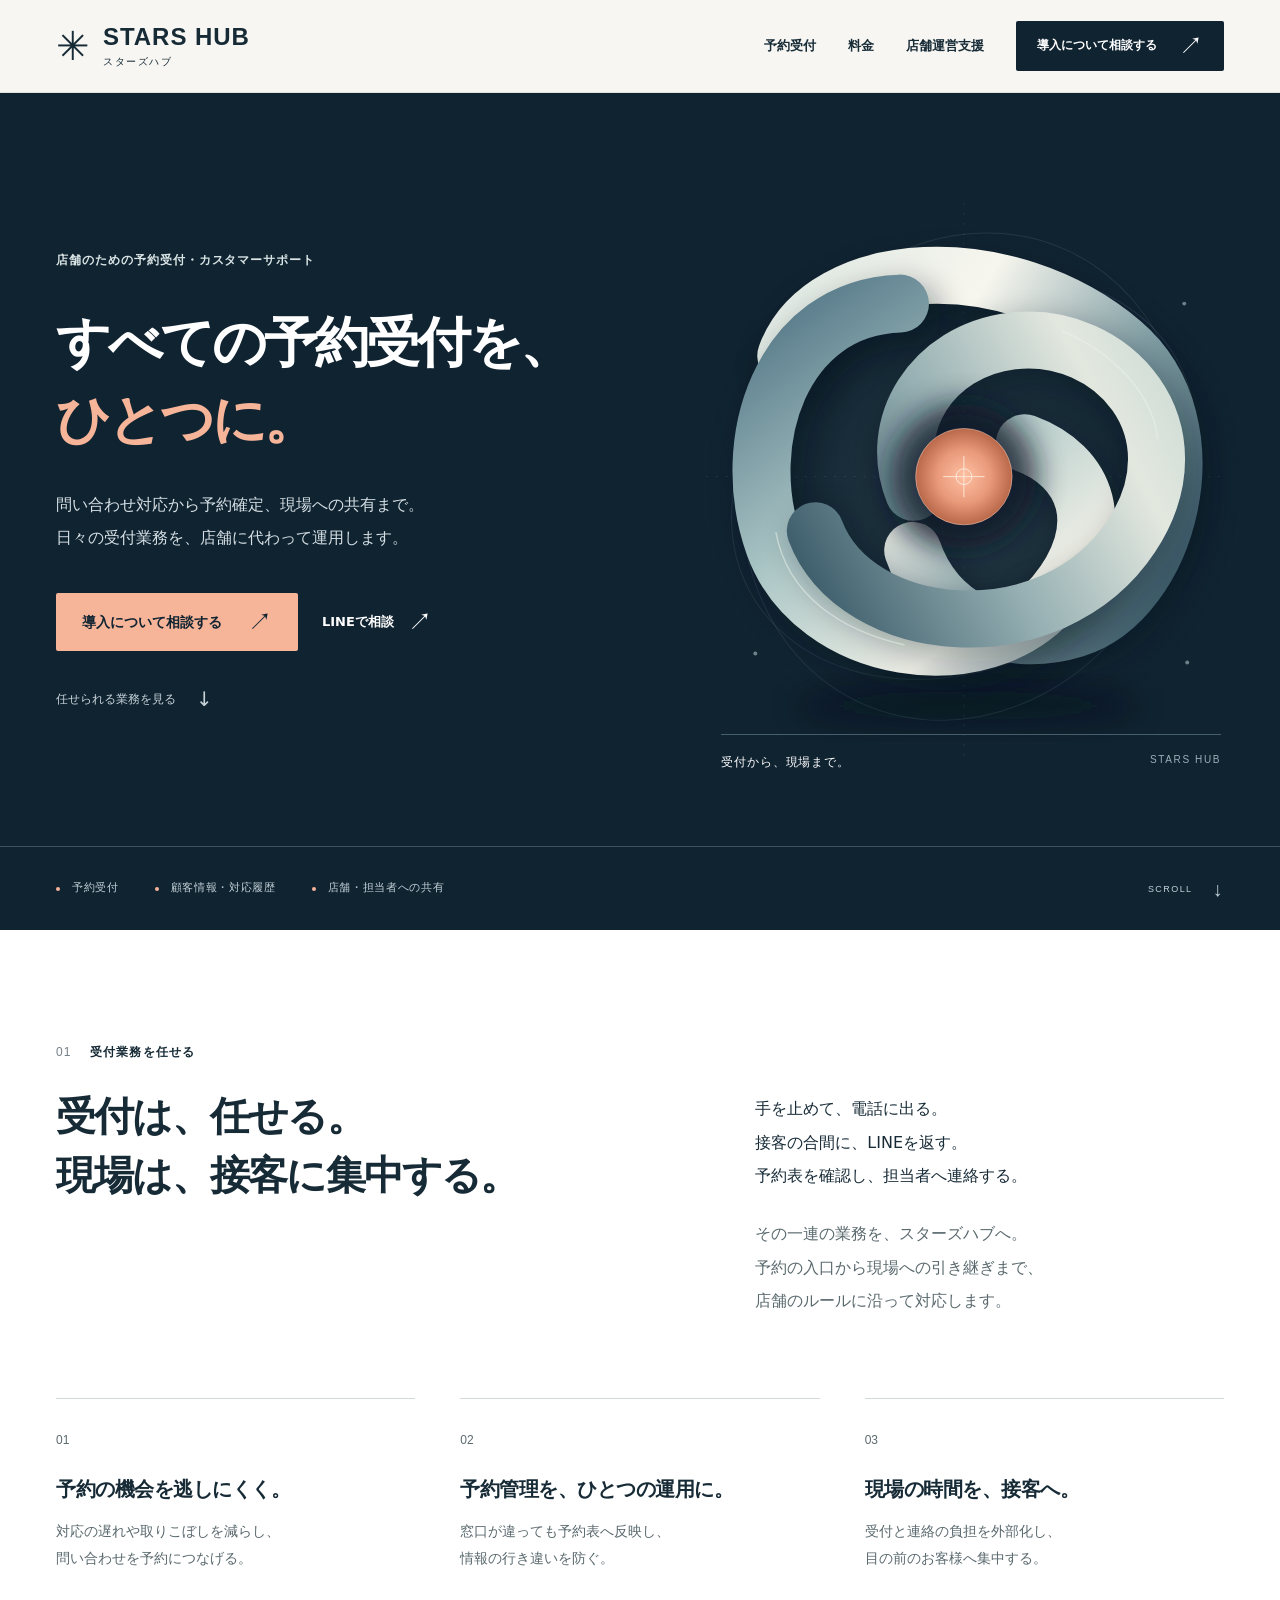
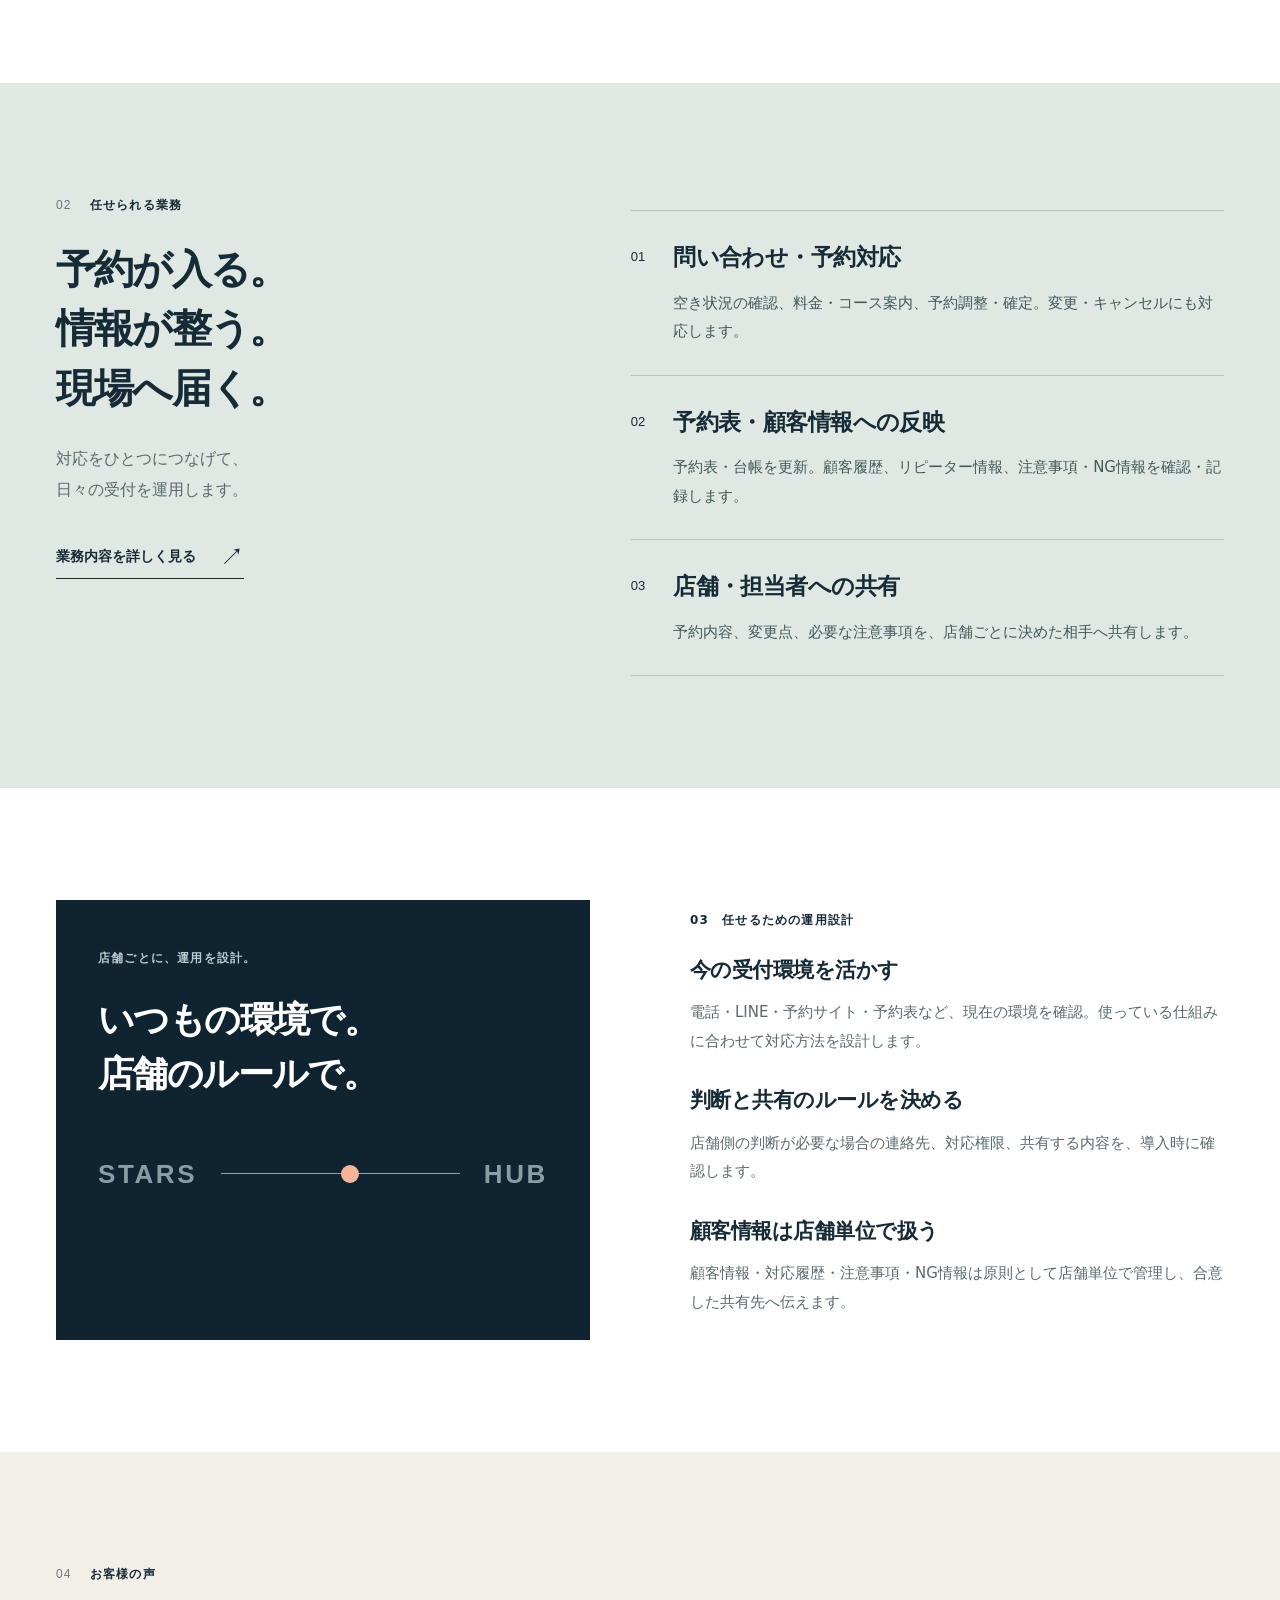
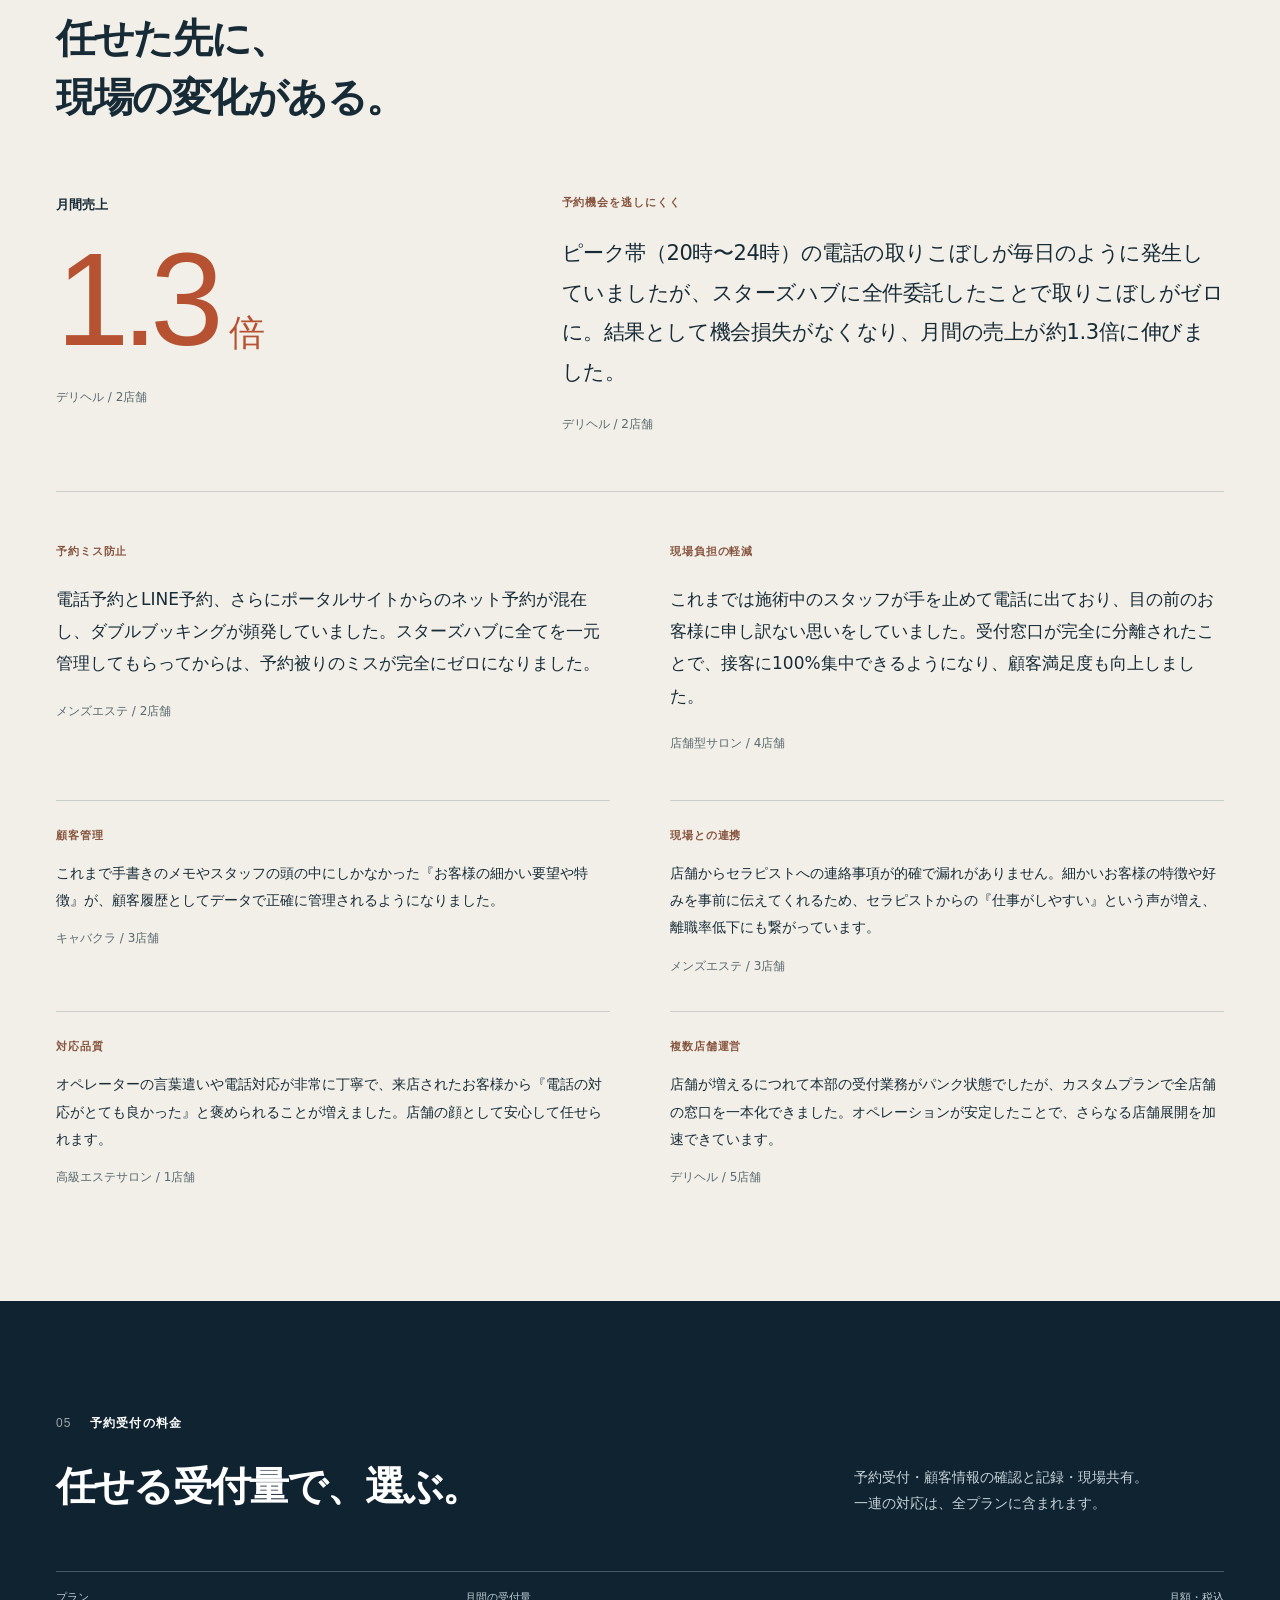
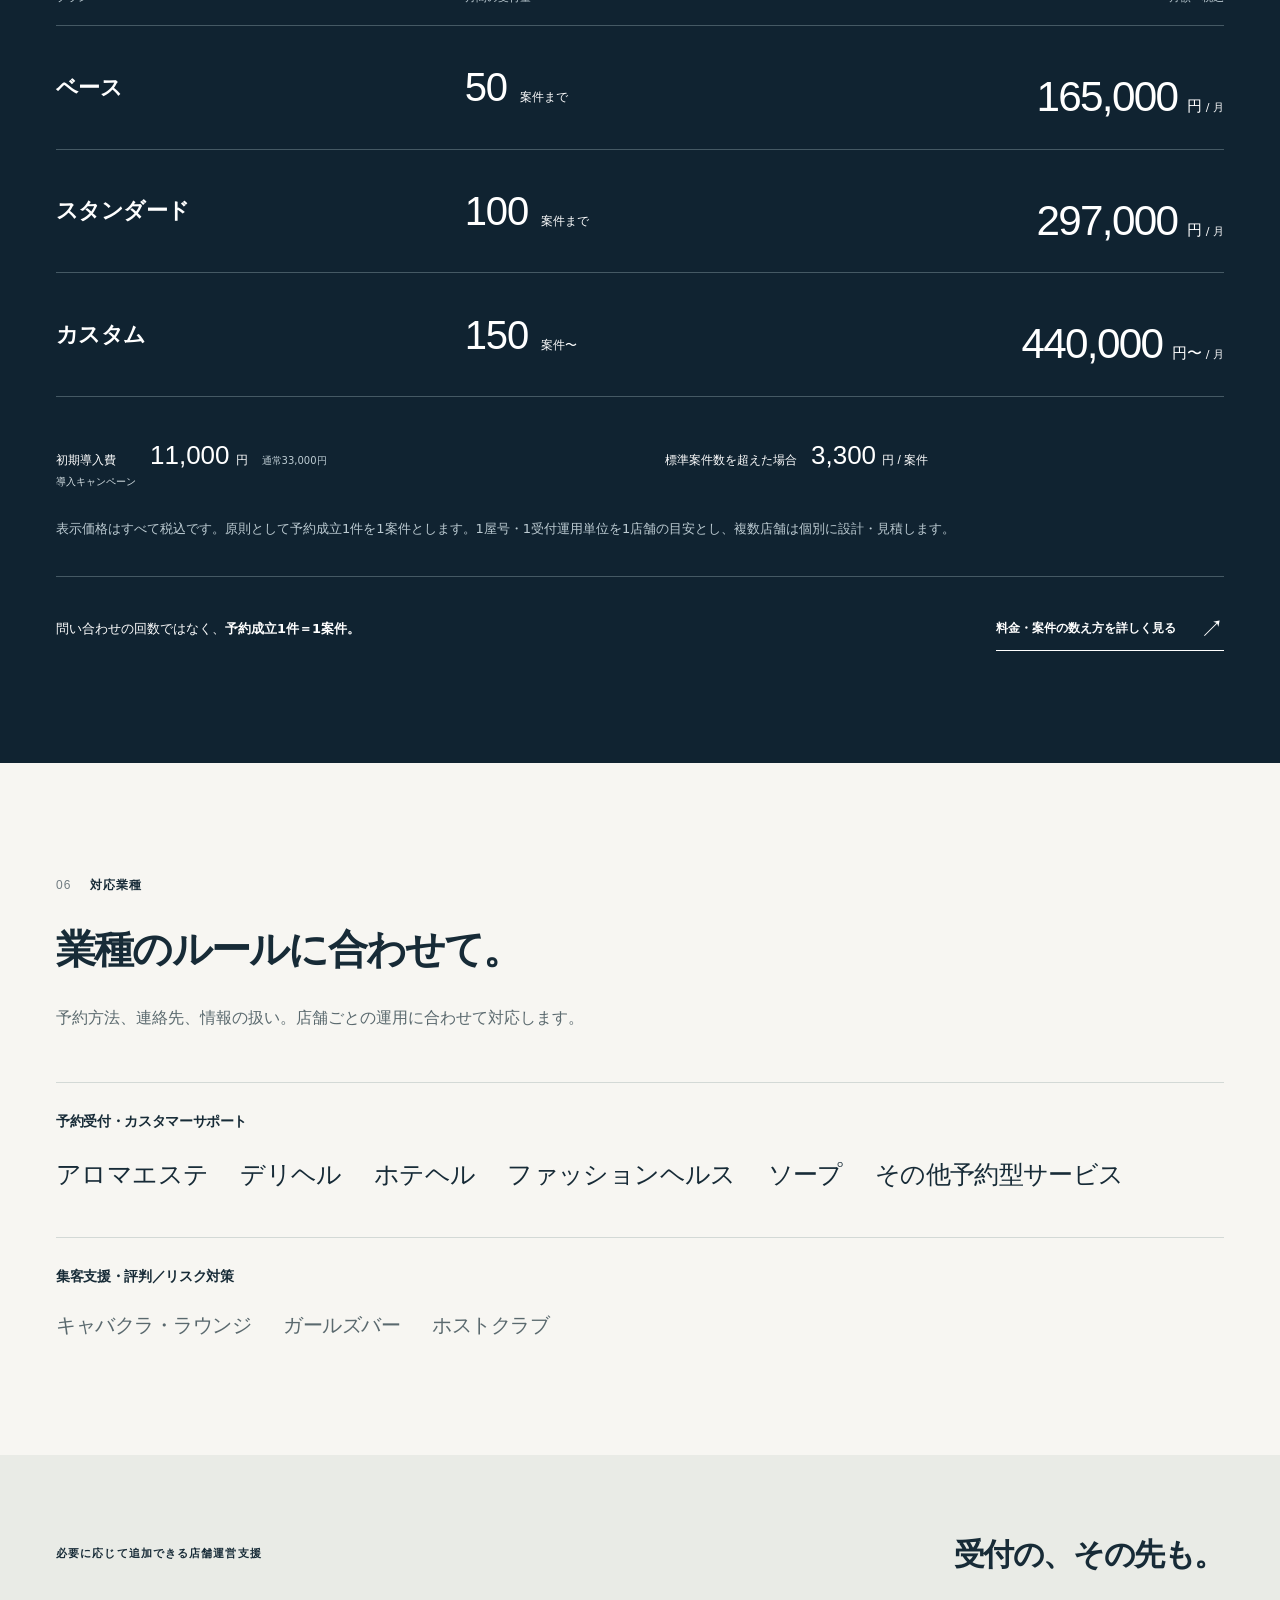
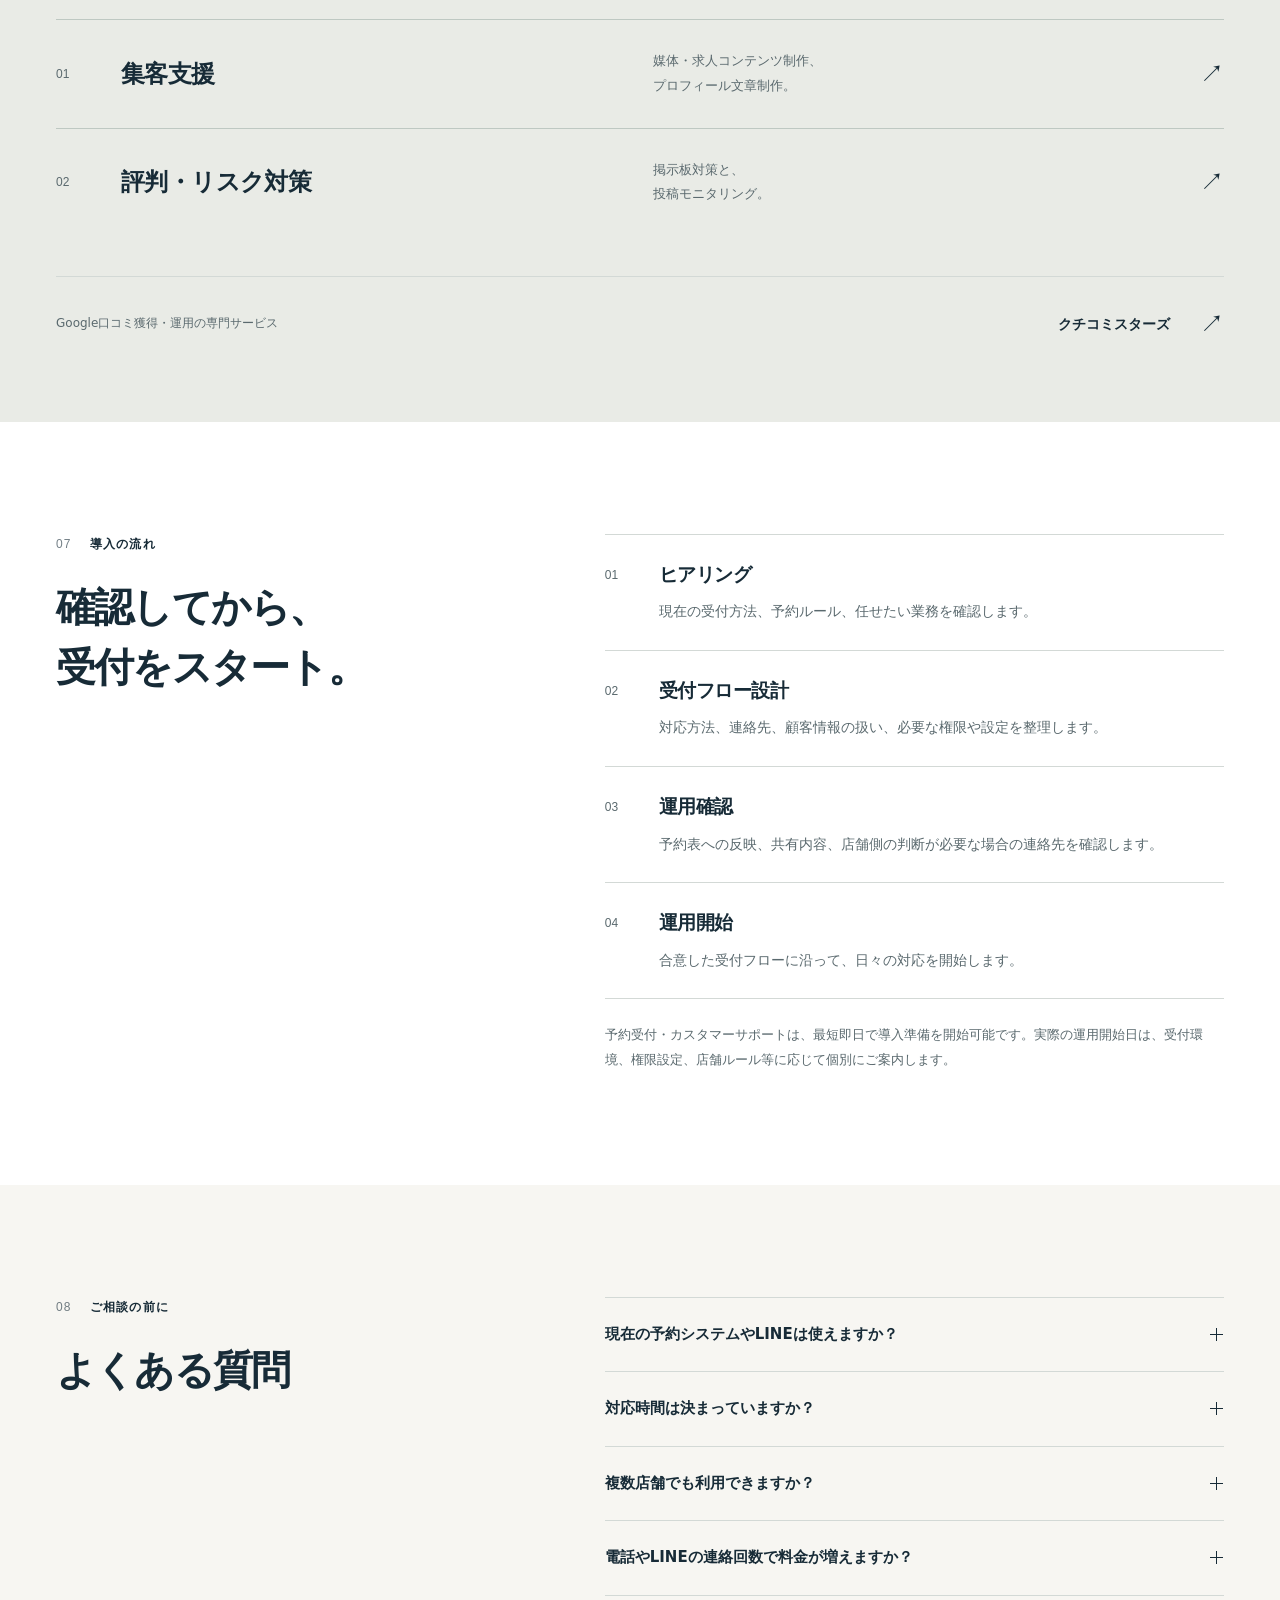
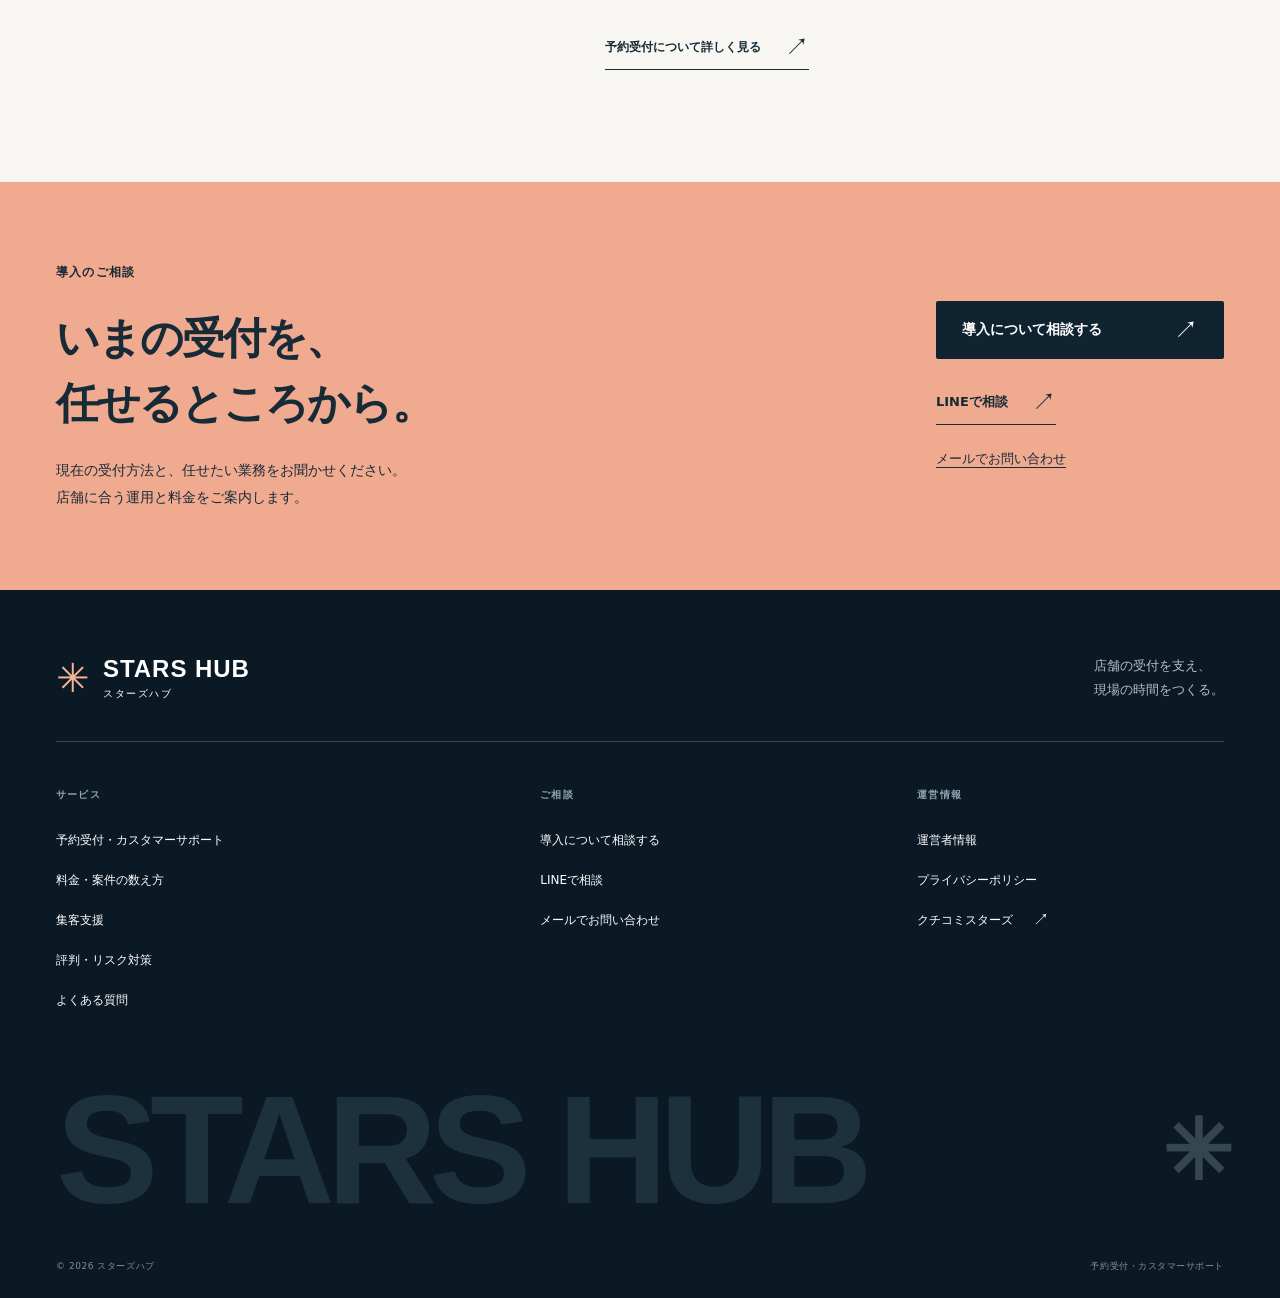
==== index.html @ 90429a52 "Rebuild all STARS HUB pages around delegated reception operations" ====
<!doctype html>
<html lang="ja"><head>
<meta charset="utf-8">
<!-- Google tag (gtag.js): スターズハブ -->
<script async src="https://www.googletagmanager.com/gtag/js?id=G-8S2N18S2YX"></script>
<script>
  window.dataLayer = window.dataLayer || [];
  function gtag(){dataLayer.push(arguments);}
  gtag('js', new Date());
  gtag('config', 'G-8S2N18S2YX');
</script>
<meta name="viewport" content="width=device-width, initial-scale=1"><title>予約受付・カスタマーサポートをまとめて運用 スターズハブ STARS HUB</title><meta name="description" content="電話・SMS・LINE・集客サイト・Web予約・メールの問い合わせ対応から予約調整・確定、店舗への共有まで支援するコンタクトセンター。月額165,000円（税込）から。媒体・求人コンテンツ制作などの集客支援、掲示板対策・投稿モニタリングもご相談いただけます。"><meta name="theme-color" content="#102331"><link rel="icon" type="image/svg+xml" href="assets/favicon.svg"><link rel="stylesheet" href="assets/site.css?v=20261006-operations"><script src="assets/site.js?v=20261006-operations" defer></script><link rel="canonical" href="https://killerword.info/"><meta property="og:url" content="https://killerword.info/"><meta property="og:type" content="website"><meta property="og:site_name" content="スターズハブ STARS HUB"><meta property="og:title" content="すべての予約受付を、ひとつに。 スターズハブ"><meta property="og:description" content="電話・SMS・LINE・集客サイト・Web予約・メールの問い合わせ対応から予約調整・確定、店舗への共有まで支援するコンタクトセンター。月額165,000円（税込）から。媒体・求人コンテンツ制作などの集客支援、掲示板対策・投稿モニタリングもご相談いただけます。"><meta property="og:image" content="https://killerword.info/assets/ogp.png?v=20261006-operations"><meta property="og:image:width" content="1200"><meta property="og:image:height" content="630"><meta property="og:image:alt" content="スターズハブ STARS HUB。すべての予約受付を、ひとつに。問い合わせ対応から予約確定、現場共有まで。"><meta name="twitter:card" content="summary_large_image"><meta name="twitter:title" content="すべての予約受付を、ひとつに。 スターズハブ"><meta name="twitter:description" content="電話・SMS・LINE・集客サイト・Web予約・メールの問い合わせ対応から予約調整・確定、店舗への共有まで支援するコンタクトセンター。月額165,000円（税込）から。媒体・求人コンテンツ制作などの集客支援、掲示板対策・投稿モニタリングもご相談いただけます。"><meta name="twitter:image" content="https://killerword.info/assets/ogp.png?v=20261006-operations">
</head>
<body class="page-home">
<a class="skip-link" href="#main">本文へ移動</a>
<header class="site-header"><div class="container header-inner"><a class="brand" href="./" aria-label="スターズハブ トップ"><span class="brand-symbol" aria-hidden="true">✳</span><span><strong>STARS HUB</strong><small>スターズハブ</small></span></a>
<button class="menu-toggle" type="button" aria-controls="site-nav" aria-expanded="false" aria-label="メニューを開く"><span></span><span></span><span class="menu-label">MENU</span></button>
<nav id="site-nav" class="site-nav" aria-label="メインメニュー"><a href="./contact-center/">予約受付</a><a href="./pricing/">料金</a><a href="./reputation/">店舗運営支援</a><a class="button button-primary" href="./contact/">導入について相談する<span class="arrow" aria-hidden="true">↗</span></a><a class="nav-line" href="https://lin.ee/X0mxy9O" target="_blank" rel="noopener noreferrer">LINEで相談<span class="arrow" aria-hidden="true">↗</span></a></nav></div></header>
<main id="main">
<section class="hero"><div class="container hero-grid"><div class="hero-copy"><p class="eyebrow">店舗のための予約受付・カスタマーサポート</p><h1><span>すべての予約受付を、</span><span>ひとつに。</span></h1><p class="hero-description">問い合わせ対応から予約確定、現場への共有まで。<br class="desktop-break">日々の受付業務を、店舗に代わって運用します。</p><div class="actions"><a class="button button-primary" href="./contact/">導入について相談する<span class="arrow" aria-hidden="true">↗</span></a><a class="text-link" href="https://lin.ee/X0mxy9O" target="_blank" rel="noopener noreferrer">LINEで相談<span class="arrow" aria-hidden="true">↗</span></a></div><a class="hero-detail" href="./contact-center/">任せられる業務を見る<span aria-hidden="true">↓</span></a></div><div class="hero-visual"><img src="./assets/operations.svg" width="620" height="650" alt="" fetchpriority="high"><div class="visual-caption"><span>受付から、現場まで。</span><small>STARS HUB</small></div></div></div><div class="container hero-bottom"><span>予約受付</span><span>顧客情報・対応履歴</span><span>店舗・担当者への共有</span><a href="#services" aria-label="サービス紹介へ">SCROLL<span aria-hidden="true">↓</span></a></div></section>
<section class="section intro" id="services"><div class="container"><div class="intro-layout"><div><div class="section-heading"><p class="eyebrow"><span>01</span>受付業務を任せる</p><h2>受付は、任せる。<br>現場は、接客に集中する。</h2></div></div><div class="intro-copy"><p>手を止めて、電話に出る。<br>接客の合間に、LINEを返す。<br>予約表を確認し、担当者へ連絡する。</p><p>その一連の業務を、スターズハブへ。<br>予約の入口から現場への引き継ぎまで、<br>店舗のルールに沿って対応します。</p></div></div><div class="benefits"><div><span>01</span><h3>予約の機会を逃しにくく。</h3><p>対応の遅れや取りこぼしを減らし、<br>問い合わせを予約につなげる。</p></div><div><span>02</span><h3>予約管理を、ひとつの運用に。</h3><p>窓口が違っても予約表へ反映し、<br>情報の行き違いを防ぐ。</p></div><div><span>03</span><h3>現場の時間を、接客へ。</h3><p>受付と連絡の負担を外部化し、<br>目の前のお客様へ集中する。</p></div></div></div></section>
<section class="section service-band" id="reception"><div class="container service-layout"><div><div class="section-heading"><p class="eyebrow"><span>02</span>任せられる業務</p><h2>予約が入る。<br>情報が整う。<br>現場へ届く。</h2></div><p class="section-description">対応をひとつにつなげて、<br>日々の受付を運用します。</p><a class="text-link" href="./contact-center/">業務内容を詳しく見る<span class="arrow" aria-hidden="true">↗</span></a></div><div class="service-ledger"><article><span>01</span><div><h3>問い合わせ・予約対応</h3><p>空き状況の確認、料金・コース案内、予約調整・確定。変更・キャンセルにも対応します。</p></div></article><article><span>02</span><div><h3>予約表・顧客情報への反映</h3><p>予約表・台帳を更新。顧客履歴、リピーター情報、注意事項・NG情報を確認・記録します。</p></div></article><article><span>03</span><div><h3>店舗・担当者への共有</h3><p>予約内容、変更点、必要な注意事項を、店舗ごとに決めた相手へ共有します。</p></div></article></div></div></section>
<section class="section trust"><div class="container trust-layout"><div class="trust-statement"><p class="eyebrow">店舗ごとに、運用を設計。</p><h2>いつもの環境で。<br>店舗のルールで。</h2><div class="trust-graphic" aria-hidden="true"><span>STARS</span><i></i><span>HUB</span></div></div><div class="trust-copy"><p class="eyebrow">03　任せるための運用設計</p><article><h3>今の受付環境を活かす</h3><p>電話・LINE・予約サイト・予約表など、現在の環境を確認。使っている仕組みに合わせて対応方法を設計します。</p></article><article><h3>判断と共有のルールを決める</h3><p>店舗側の判断が必要な場合の連絡先、対応権限、共有する内容を、導入時に確認します。</p></article><article><h3>顧客情報は店舗単位で扱う</h3><p>顧客情報・対応履歴・注意事項・NG情報は原則として店舗単位で管理し、合意した共有先へ伝えます。</p></article></div></div></section>
<section class="section voices" id="voices"><div class="container"><div class="section-heading"><p class="eyebrow"><span>04</span>お客様の声</p><h2>任せた先に、<br>現場の変化がある。</h2></div><figure class="voice-feature"><div class="voice-metric"><span>月間売上</span><strong>1.3<span>倍</span></strong><small>デリヘル / 2店舗</small></div><div><p class="voice-label">予約機会を逃しにくく</p><blockquote><p>ピーク帯（20時〜24時）の電話の取りこぼしが毎日のように発生していましたが、スターズハブに全件委託したことで取りこぼしがゼロに。結果として機会損失がなくなり、月間の売上が約1.3倍に伸びました。</p></blockquote><figcaption>デリヘル / 2店舗</figcaption></div></figure><div class="voice-pair"><figure class="voice"><p class="voice-label">予約ミス防止</p><blockquote><p>電話予約とLINE予約、さらにポータルサイトからのネット予約が混在し、ダブルブッキングが頻発していました。スターズハブに全てを一元管理してもらってからは、予約被りのミスが完全にゼロになりました。</p></blockquote><figcaption>メンズエステ / 2店舗</figcaption></figure><figure class="voice"><p class="voice-label">現場負担の軽減</p><blockquote><p>これまでは施術中のスタッフが手を止めて電話に出ており、目の前のお客様に申し訳ない思いをしていました。受付窓口が完全に分離されたことで、接客に100%集中できるようになり、顧客満足度も向上しました。</p></blockquote><figcaption>店舗型サロン / 4店舗</figcaption></figure></div><div class="voice-grid"><figure class="voice"><p class="voice-label">顧客管理</p><blockquote><p>これまで手書きのメモやスタッフの頭の中にしかなかった『お客様の細かい要望や特徴』が、顧客履歴としてデータで正確に管理されるようになりました。</p></blockquote><figcaption>キャバクラ / 3店舗</figcaption></figure><figure class="voice"><p class="voice-label">現場との連携</p><blockquote><p>店舗からセラピストへの連絡事項が的確で漏れがありません。細かいお客様の特徴や好みを事前に伝えてくれるため、セラピストからの『仕事がしやすい』という声が増え、離職率低下にも繋がっています。</p></blockquote><figcaption>メンズエステ / 3店舗</figcaption></figure><figure class="voice"><p class="voice-label">対応品質</p><blockquote><p>オペレーターの言葉遣いや電話対応が非常に丁寧で、来店されたお客様から『電話の対応がとても良かった』と褒められることが増えました。店舗の顔として安心して任せられます。</p></blockquote><figcaption>高級エステサロン / 1店舗</figcaption></figure><figure class="voice"><p class="voice-label">複数店舗運営</p><blockquote><p>店舗が増えるにつれて本部の受付業務がパンク状態でしたが、カスタムプランで全店舗の窓口を一本化できました。オペレーションが安定したことで、さらなる店舗展開を加速できています。</p></blockquote><figcaption>デリヘル / 5店舗</figcaption></figure></div></div></section>
<section class="section pricing-band" id="pricing"><div class="container"><div class="pricing-intro"><div class="section-heading"><p class="eyebrow"><span>05</span>予約受付の料金</p><h2>任せる受付量で、選ぶ。</h2></div><p>予約受付・顧客情報の確認と記録・現場共有。<br>一連の対応は、全プランに含まれます。</p></div><div class="plans" aria-label="月額プラン。すべて税込"><div class="plan-table-heading"><span>プラン</span><span>月間の受付量</span><span>月額・税込</span></div><div class="plan-row"><h3>ベース</h3><p class="plan-volume"><strong>50</strong><span>案件まで</span></p><p class="plan-price"><strong>165,000</strong><span>円<small> / 月</small></span></p></div><div class="plan-row"><h3>スタンダード</h3><p class="plan-volume"><strong>100</strong><span>案件まで</span></p><p class="plan-price"><strong>297,000</strong><span>円<small> / 月</small></span></p></div><div class="plan-row"><h3>カスタム</h3><p class="plan-volume"><strong>150</strong><span>案件〜</span></p><p class="plan-price"><strong>440,000</strong><span>円〜<small> / 月</small></span></p></div></div><div class="fee-strip"><p><span>初期導入費 <small>導入キャンペーン</small></span><strong>11,000<small>円</small></strong><small>通常33,000円</small></p><p><span>標準案件数を超えた場合</span><strong>3,300<small>円 / 案件</small></strong></p></div><p class="fine-print">表示価格はすべて税込です。原則として予約成立1件を1案件とします。1屋号・1受付運用単位を1店舗の目安とし、複数店舗は個別に設計・見積します。</p><div class="pricing-more"><p>問い合わせの回数ではなく、<strong>予約成立1件＝1案件。</strong></p><a class="text-link" href="./pricing/">料金・案件の数え方を詳しく見る<span class="arrow" aria-hidden="true">↗</span></a></div></div></section>
<section class="section industries" id="industries"><div class="container"><div class="section-heading"><p class="eyebrow"><span>06</span>対応業種</p><h2>業種のルールに合わせて。</h2><p class="section-description">予約方法、連絡先、情報の扱い。店舗ごとの運用に合わせて対応します。</p></div><div class="industry-group"><h3>予約受付・カスタマーサポート</h3><ul class="industry-list"><li>アロマエステ</li><li>デリヘル</li><li>ホテヘル</li><li>ファッションヘルス</li><li>ソープ</li><li>その他予約型サービス</li></ul></div><div class="industry-group industry-secondary"><h3>集客支援・評判／リスク対策</h3><ul class="industry-list"><li>キャバクラ・ラウンジ</li><li>ガールズバー</li><li>ホストクラブ</li></ul></div></div></section>
<section class="section support" id="support"><div class="container"><div class="support-heading"><p class="eyebrow">必要に応じて追加できる店舗運営支援</p><h2>受付の、その先も。</h2></div><a class="support-row" href="./reputation/#growth"><span>01</span><h3>集客支援</h3><p>媒体・求人コンテンツ制作、<br>プロフィール文章制作。</p><span class="arrow" aria-hidden="true">↗</span></a><a class="support-row" href="./reputation/#risk"><span>02</span><h3>評判・リスク対策</h3><p>掲示板対策と、<br>投稿モニタリング。</p><span class="arrow" aria-hidden="true">↗</span></a><div class="related-line"><p>Google口コミ獲得・運用の専門サービス</p><a href="https://kuchikomi-stars.com/" target="_blank" rel="noopener noreferrer">クチコミスターズ<span class="arrow" aria-hidden="true">↗</span></a></div></div></section>
<section class="section onboarding" id="onboarding"><div class="container split-section"><div class="section-heading"><p class="eyebrow"><span>07</span>導入の流れ</p><h2>確認してから、<br>受付をスタート。</h2></div><div><ol class="onboarding-list"><li><span class="step-number">01</span><h3>ヒアリング</h3><p>現在の受付方法、予約ルール、任せたい業務を確認します。</p></li><li><span class="step-number">02</span><h3>受付フロー設計</h3><p>対応方法、連絡先、顧客情報の扱い、必要な権限や設定を整理します。</p></li><li><span class="step-number">03</span><h3>運用確認</h3><p>予約表への反映、共有内容、店舗側の判断が必要な場合の連絡先を確認します。</p></li><li><span class="step-number">04</span><h3>運用開始</h3><p>合意した受付フローに沿って、日々の対応を開始します。</p></li></ol><p class="fine-print">予約受付・カスタマーサポートは、最短即日で導入準備を開始可能です。実際の運用開始日は、受付環境、権限設定、店舗ルール等に応じて個別にご案内します。</p></div></div></section>
<section class="section faq-section" id="faq"><div class="container split-section"><div class="section-heading"><p class="eyebrow"><span>08</span>ご相談の前に</p><h2>よくある質問</h2></div><div><div class="faq-list"><details><summary>現在の予約システムやLINEは使えますか？<span aria-hidden="true"></span></summary><div class="faq-answer"><p>現在店舗で利用しているLINE、集客サイト、Web予約、予約表などの受付環境を確認し、既存運用を活かした対応方法をご案内します。使用する管理画面や権限、店舗の運用方法に合わせて対応範囲を決めます。</p></div></details><details><summary>対応時間は決まっていますか？<span aria-hidden="true"></span></summary><div class="faq-answer"><p>対応時間は店舗の営業時間やご希望に合わせて個別に設定します。深夜・祝日の運用もご相談いただけます。</p></div></details><details><summary>複数店舗でも利用できますか？<span aria-hidden="true"></span></summary><div class="faq-answer"><p>原則として1店舗を1契約・1運用単位とします。1屋号・1受付運用単位を1店舗の目安とし、複数店舗の場合は個別に設計・見積します。</p></div></details><details><summary>電話やLINEの連絡回数で料金が増えますか？<span aria-hidden="true"></span></summary><div class="faq-answer"><p>原則として予約成立1件を1案件とし、連絡回数では数えません。予約に至らない問い合わせは0案件、同一予約の変更・キャンセルは追加カウントなしです。標準案件数を超えた場合は1案件3,300円（税込）です。</p></div></details></div><a class="text-link faq-more" href="./contact-center/#faq">予約受付について詳しく見る<span class="arrow" aria-hidden="true">↗</span></a></div></div></section><section class="consultation"><div class="container consultation-inner"><div><p class="eyebrow">導入のご相談</p><h2>いまの受付を、<br>任せるところから。</h2><p>現在の受付方法と、任せたい業務をお聞かせください。<br class="desktop-break">店舗に合う運用と料金をご案内します。</p></div><div class="consultation-actions"><a class="button button-primary" href="./contact/">導入について相談する<span class="arrow" aria-hidden="true">↗</span></a><a class="text-link" href="https://lin.ee/X0mxy9O" target="_blank" rel="noopener noreferrer">LINEで相談<span class="arrow" aria-hidden="true">↗</span></a><a class="email-link" href="mailto:m-asakura@killerword.info">メールでお問い合わせ</a></div></div></section>
</main>
<footer class="site-footer"><div class="container"><div class="footer-top"><a class="brand" href="./" aria-label="スターズハブ トップ"><span class="brand-symbol" aria-hidden="true">✳</span><span><strong>STARS HUB</strong><small>スターズハブ</small></span></a><p>店舗の受付を支え、<br>現場の時間をつくる。</p></div>
<nav class="footer-nav" aria-label="フッターメニュー"><div><strong>サービス</strong><a href="./contact-center/">予約受付・カスタマーサポート</a><a href="./pricing/">料金・案件の数え方</a><a href="./reputation/#growth">集客支援</a><a href="./reputation/#risk">評判・リスク対策</a><a href="./#faq">よくある質問</a></div><div><strong>ご相談</strong><a href="./contact/">導入について相談する</a><a href="https://lin.ee/X0mxy9O" target="_blank" rel="noopener noreferrer">LINEで相談</a><a href="mailto:m-asakura@killerword.info">メールでお問い合わせ</a></div><div><strong>運営情報</strong><a href="./legal/">運営者情報</a><a href="./privacy/">プライバシーポリシー</a><a href="https://kuchikomi-stars.com/" target="_blank" rel="noopener noreferrer">クチコミスターズ<span class="arrow" aria-hidden="true">↗</span></a></div></nav>
<div class="footer-word" aria-hidden="true">STARS HUB<span>✳</span></div><div class="footer-bottom"><span>© 2026 スターズハブ</span><span>予約受付・カスタマーサポート</span></div></div></footer><div class="mobile-cta" hidden><a class="button button-primary" href="./contact/">導入について相談する<span class="arrow" aria-hidden="true">↗</span></a><a class="text-link" href="https://lin.ee/X0mxy9O" target="_blank" rel="noopener noreferrer">LINEで相談<span class="arrow" aria-hidden="true">↗</span></a></div>
</body></html>
---- assets/site.css ----
@charset "UTF-8";
:root{--ink:#172b37;--navy:#102331;--paper:#f7f6f2;--sage:#dfe8e2;--coral:#efaa90;--accent:#f6b499;--muted:#5a696e;--line:#d3d9d6;--width:1240px;--gutter:56px}
*{box-sizing:border-box}html{scroll-behavior:smooth;scroll-padding-top:105px}body{margin:0;color:var(--ink);background:var(--paper);font-family:"Yu Gothic",YuGothic,"Hiragino Kaku Gothic ProN","Hiragino Sans",Meiryo,system-ui,sans-serif;font-size:16px;line-height:1.9;-webkit-font-smoothing:antialiased;overflow-wrap:break-word}h1,h2,h3,p,figure,blockquote,dl,dd{margin:0}h1,h2,h3{font-weight:700;font-feature-settings:"palt";line-height:1.5;letter-spacing:-.045em}h1{font-size:clamp(40px,4.6vw,66px)}h2{font-size:clamp(30px,3.1vw,44px)}h3{font-size:21px;letter-spacing:-.025em}p+p{margin-top:20px}a{color:inherit;text-decoration:none}button,input,textarea,select{font:inherit;color:inherit}button,summary{cursor:pointer}button{border:0}img{display:block;max-width:100%;height:auto}a:focus-visible,button:focus-visible,summary:focus-visible,input:focus-visible,textarea:focus-visible,select:focus-visible{outline:3px solid #c76340;outline-offset:5px}::selection{background:var(--coral);color:var(--navy)}[hidden]{display:none!important}.container{max-width:calc(var(--width) + var(--gutter)*2);padding-inline:var(--gutter);margin-inline:auto}.section{padding-block:112px}.eyebrow{font-size:12px;font-weight:700;letter-spacing:.1em;line-height:1.7;margin-bottom:24px}.eyebrow>span{font:12px/1.7 Arial,sans-serif;margin-right:18px;opacity:.6}.section-heading{margin-bottom:48px}.section-heading h2{text-wrap:balance}.section-description{margin-top:24px;color:var(--muted)}.fine-print{font-size:13px;line-height:1.9;color:var(--muted)}.fine-print a,.faq-answer a,.document a{text-decoration:underline;text-underline-offset:4px}.large-copy{font-size:23px;line-height:1.8;font-weight:600;letter-spacing:-.035em}.arrow{display:inline-block;font:24px/1 Arial,sans-serif;flex:0 0 auto}.button{min-height:58px;display:inline-flex;align-items:center;justify-content:space-between;gap:26px;padding:16px 25px;font-size:14px;font-weight:700;line-height:1.6;border:1px solid transparent;border-radius:2px;transition:background-color .2s,color .2s}.button-primary{background:var(--navy);color:white}.button-primary:hover{background:#25404e}.button-outline{border-color:var(--ink)}.button-outline:hover{background:var(--ink);color:white}.text-link{display:inline-flex;align-items:center;gap:24px;min-height:44px;font-size:14px;font-weight:700;border-bottom:1px solid currentColor}.text-link:hover .arrow,.support-row:hover .arrow{transform:translate(3px,-3px)}.text-link .arrow,.support-row .arrow{transition:transform .2s}.actions{display:flex;align-items:center;flex-wrap:wrap;gap:28px}.email-link{font-size:13px;text-decoration:underline;text-underline-offset:4px}.skip-link{position:fixed;top:10px;left:16px;z-index:110;padding:10px 18px;background:white;transform:translateY(-150%)}.skip-link:focus{transform:translateY(0)}
/* Shared wordmark and navigation. */
.site-header{position:sticky;top:0;z-index:80;background:var(--paper);border-bottom:1px solid #172b371a}.header-inner{display:flex;align-items:center;justify-content:space-between;min-height:92px;gap:35px}.brand{display:flex;align-items:center;gap:13px;flex:0 0 auto}.brand-symbol{font:40px/1 Arial,sans-serif;color:var(--ink)}.brand strong{font:800 24px/1 Arial,Helvetica,sans-serif;letter-spacing:.04em;display:block}.brand small{display:block;font-size:10px;letter-spacing:.15em;margin-top:8px;line-height:1}.site-nav{display:flex;gap:32px;align-items:center;font-size:13px;font-weight:700}.site-nav>a:not(.button){padding-block:20px}.site-nav a[aria-current=page]{text-decoration:underline;text-underline-offset:8px}.site-nav .button{min-height:47px;padding:12px 20px;font-size:12px;gap:22px}.site-nav .nav-line,.menu-toggle{display:none}
/* The hero visual is decorative. The service promise remains HTML text. */
.hero{background:var(--navy);color:white;overflow:hidden}.hero-grid{display:grid;grid-template-columns:1.15fr 1fr;gap:8px;align-items:center;min-height:675px;padding-block:72px 42px}.hero-copy{position:relative;z-index:1}.hero .eyebrow{font-size:12px;color:#d9e4e5;letter-spacing:.08em;margin-bottom:33px}.hero h1{font-size:clamp(44px,4.2vw,62px);line-height:1.45;letter-spacing:-.055em}.hero h1 span{display:block}.hero h1 span+span{color:var(--accent)}.hero-description{font-size:16px;line-height:2.05;margin-top:30px;color:#d6e0e5}.hero .actions{margin-top:38px;gap:24px}.hero .button-primary{background:var(--accent);color:var(--navy)}.hero .button-primary:hover{background:#ffc6af}.hero .text-link{border:0;color:white;font-size:13px;gap:14px}.hero-detail{display:inline-flex;align-items:center;gap:20px;font-size:12px;color:#c7d2d9;margin-top:28px;min-height:40px}.hero-detail:hover{text-decoration:underline;text-underline-offset:5px}.hero-detail span{font-size:20px}.hero-visual{position:relative;align-self:stretch;display:flex;align-items:center;min-width:0}.hero-visual img{width:113%;max-width:none;margin-left:-6%}.visual-caption{position:absolute;bottom:30px;left:37px;right:3px;display:flex;justify-content:space-between;border-top:1px solid #45606c;padding-top:16px;font-size:12px;letter-spacing:.07em}.visual-caption small{font:10px/1.7 Arial,sans-serif;letter-spacing:.16em;color:#9bafb9}.hero-bottom{display:flex;gap:36px;align-items:center;min-height:84px;border-top:1px solid #3e515b;font-size:11px;color:#c3d1d8;letter-spacing:.06em}.hero-bottom>span{display:flex;align-items:center;gap:12px}.hero-bottom>span:before{content:"";width:4px;height:4px;border-radius:50%;background:var(--accent)}.hero-bottom>a{margin-left:auto;display:flex;align-items:center;gap:20px;font:9px/1.8 Arial,sans-serif;letter-spacing:.16em}.hero-bottom>a span{font-size:20px}
.intro{background:white}.intro-layout{display:grid;grid-template-columns:1.3fr 1fr;gap:90px}.intro .section-heading{margin-bottom:0}.intro-copy{padding-top:50px;line-height:2.1}.intro-copy p+p{margin-top:24px;color:var(--muted)}.benefits{display:grid;grid-template-columns:repeat(3,1fr);gap:45px;margin-top:80px}.benefits>div{padding-top:25px;border-top:1px solid var(--line)}.benefits span{font:12px/1 Arial,sans-serif;color:var(--muted)}.benefits h3{font-size:20px;margin-top:20px}.benefits p{font-size:14px;color:var(--muted);margin-top:14px}.service-band{background:var(--sage)}.service-layout{display:grid;grid-template-columns:1fr 1.25fr;gap:100px}.service-layout .section-heading{margin-bottom:26px}.service-layout .text-link{margin-top:30px}.service-ledger{padding-top:15px}.service-ledger article{display:flex;gap:28px;border-top:1px solid #b4c5bd;padding:29px 0}.service-ledger article:last-child{border-bottom:1px solid #b4c5bd}.service-ledger article>span{font:13px/1.5 Arial,sans-serif;padding-top:7px}.service-ledger h3{font-size:23px}.service-ledger p{color:#44585b;font-size:15px;margin-top:14px}.trust{background:white}.trust-layout{display:grid;grid-template-columns:1fr 1fr;gap:100px;align-items:stretch}.trust-statement{background:var(--navy);color:white;padding:48px 42px;min-height:440px}.trust-statement h2{font-size:36px}.trust-statement .eyebrow{color:#b7c9d0}.trust-graphic{margin-top:60px;display:flex;align-items:center;gap:24px;font:600 26px/1 Arial,sans-serif;letter-spacing:.1em;color:#899da5}.trust-graphic i{flex:1;height:1px;background:#8da1a9;position:relative}.trust-graphic i:after{content:"";position:absolute;width:18px;height:18px;top:-8px;left:50%;border-radius:50%;background:var(--accent)}.trust-copy{padding-block:10px}.trust-copy article+article{margin-top:30px}.trust-copy h3{font-size:21px}.trust-copy article p{font-size:15px;color:var(--muted);margin-top:12px}
/* One featured quote, a pair, and compact editorial rows. */
.voices{background:#f2efe8}.voice-feature{display:grid;grid-template-columns:.8fr 1.2fr;gap:64px;margin:65px 0 50px;padding-bottom:55px;border-bottom:1px solid #c9cfc8}.voice-metric{display:flex;flex-direction:column;align-items:flex-start}.voice-metric>span{font-size:13px;font-weight:700}.voice-metric>strong{font:400 132px/1.1 Arial,sans-serif;letter-spacing:-.06em;color:#b65231;margin-top:10px}.voice-metric>strong span{font-size:36px;margin-left:13px;letter-spacing:0}.voice-metric small{font-size:12px;margin-top:13px;color:var(--muted)}.voice-feature blockquote{font-size:21px;line-height:1.9;letter-spacing:-.02em}.voice-label{font-size:11px;letter-spacing:.08em;font-weight:700;color:#87553f;margin-bottom:20px}.voice figcaption,.voice-feature figcaption{font-size:12px;color:var(--muted);margin-top:20px}.voice-pair{display:grid;grid-template-columns:1fr 1fr;gap:60px}.voice-pair .voice blockquote{font-size:17px}.voice-grid{display:grid;grid-template-columns:1fr 1fr;gap:34px 60px;margin-top:45px}.voice-grid .voice{border-top:1px solid #c9cfc8;padding-top:25px}.voice-grid blockquote{font-size:14px;line-height:1.95}.voice-grid .voice-label{margin-bottom:13px}.voice-grid figcaption{margin-top:13px}
.pricing-band{background:var(--navy);color:white}.pricing-intro{display:flex;justify-content:space-between;align-items:end;gap:70px;margin-bottom:54px}.pricing-intro .section-heading{margin:0}.pricing-intro>p{font-size:14px;flex:0 1 370px}.pricing-band .pricing-intro>p{color:#c6d4da}.plans{border-top:1px solid var(--line)}.plan-table-heading,.plan-row{display:grid;grid-template-columns:1fr .75fr 1.2fr;gap:40px;align-items:center}.plan-table-heading{font-size:11px;padding:16px 0;border-bottom:1px solid var(--line);color:var(--muted)}.plan-row{padding:26px 0;border-bottom:1px solid var(--line)}.plan-row h3{font-size:22px}.plan-volume{display:flex;align-items:baseline;gap:13px}.plan-volume strong{font:400 40px/1.2 Arial,sans-serif;letter-spacing:-.03em}.plan-volume span{font-size:12px}.plan-price{text-align:right;white-space:nowrap;line-height:1.2}.plan-price strong{font:400 clamp(30px,3.3vw,47px)/1.2 Arial,sans-serif;letter-spacing:-.04em}.plan-price>span{font-size:15px;margin-left:10px}.plan-price small{font-size:11px}.plan-table-heading>span:last-child{text-align:right}.pricing-band .plans,.pricing-band .plan-row,.pricing-band .plan-table-heading{border-color:#455964}.pricing-band .plan-table-heading,.pricing-band .fine-print{color:#bccbd2}.fee-strip{display:grid;grid-template-columns:1fr 1fr;margin-top:40px;gap:50px}.fee-strip>p{margin:0;display:flex;align-items:baseline;flex-wrap:wrap;gap:14px}.fee-strip>p>span{font-size:12px}.fee-strip>p>span small{display:block;font-size:10px;color:#d5e0e4}.fee-strip strong{font:400 26px/1.4 Arial,sans-serif}.fee-strip strong small{font-size:12px;margin-left:6px}.fee-strip>p>small{font-size:10px;color:#bccbd2}.pricing-band .fine-print{margin-top:26px}.pricing-more{display:flex;justify-content:space-between;align-items:center;gap:30px;margin-top:35px;padding-top:30px;border-top:1px solid #455964}.pricing-more>p{font-size:13px}.pricing-more .text-link{font-size:12px}
.industry-group{border-top:1px solid var(--line);padding-top:28px}.industry-group+.industry-group{margin-top:40px}.industry-group h3{font-size:14px;margin-bottom:20px}.industry-list{list-style:none;padding:0;margin:0;display:flex;flex-wrap:wrap;gap:12px 32px;font-size:25px;letter-spacing:-.025em;line-height:1.8}.industry-list li{max-width:100%}.industry-secondary .industry-list{font-size:20px;color:var(--muted)}.support{background:#e9ebe6;padding-block:76px}.support-heading{display:flex;justify-content:space-between;gap:35px;align-items:center;margin-bottom:42px}.support-heading h2{font-size:31px}.support-heading .eyebrow{margin:0;font-size:11px}.support-row{display:grid;grid-template-columns:45px 1fr 1fr 40px;gap:20px;align-items:center;border-top:1px solid #bec8c2;padding-block:29px}.support-row>span:first-child{font:12px/1.5 Arial,sans-serif;color:var(--muted)}.support-row h3{font-size:24px}.support-row>p{font-size:13px;color:var(--muted)}.support-row>.arrow{justify-self:end}.related-line{display:flex;align-items:center;justify-content:space-between;gap:30px;margin-top:40px;padding-top:25px;border-top:1px solid var(--line)}.related-line p{font-size:12px;color:var(--muted)}.related-line a{font-size:14px;display:flex;align-items:center;gap:30px;min-height:44px;font-weight:700}.onboarding{background:white}.split-section,.policy-layout,.fees-layout{display:grid;grid-template-columns:1fr 1.35fr;gap:90px}.onboarding-list{list-style:none;margin:0;padding:0}.onboarding-list li{display:grid;grid-template-columns:34px 1fr;column-gap:20px;padding:25px 0;border-top:1px solid var(--line)}.onboarding-list li:last-child{border-bottom:1px solid var(--line)}.step-number{font:12px/2 Arial,sans-serif;padding-top:3px;color:var(--muted);grid-row:1/3}.onboarding-list h3{font-size:19px}.onboarding-list p{font-size:14px;margin-top:10px;color:var(--muted)}.onboarding-list+.fine-print{margin-top:24px}.faq-list{border-top:1px solid var(--line)}.faq-list details{border-bottom:1px solid var(--line)}.faq-list summary{list-style:none;display:flex;align-items:center;justify-content:space-between;gap:28px;font-size:15px;font-weight:600;padding:24px 0;line-height:1.7}.faq-list summary::-webkit-details-marker{display:none}.faq-list summary>span{width:15px;height:15px;position:relative;flex:0 0 auto}.faq-list summary>span:before,.faq-list summary>span:after{content:"";position:absolute;background:var(--ink);width:13px;height:1px;left:1px;top:7px}.faq-list summary>span:after{transform:rotate(90deg)}.faq-list details[open] summary>span:after{transform:rotate(0deg)}.faq-answer{padding:0 32px 25px 0;font-size:14px;color:var(--muted)}.faq-more{margin-top:30px;font-size:12px}
.consultation{background:var(--coral);padding-block:80px}.consultation-inner{display:grid;grid-template-columns:1.4fr 1fr;gap:90px;align-items:center}.consultation h2{font-size:43px}.consultation p:not(.eyebrow){font-size:14px;margin-top:22px}.consultation-actions{display:flex;flex-direction:column;align-items:flex-start;gap:22px;justify-self:end}.consultation .button{min-width:288px}.consultation .text-link{font-size:13px}.site-footer{background:#0b1924;color:white;padding:64px 0 23px}.site-footer .brand-symbol{color:var(--accent)}.footer-top{display:flex;justify-content:space-between;align-items:center;gap:30px;border-bottom:1px solid #37464f;padding-bottom:40px}.footer-top>p{font-size:13px;color:#b0c1c9;line-height:1.8}.footer-nav{display:grid;grid-template-columns:1.35fr 1fr 1fr;gap:70px;padding-top:43px}.footer-nav>div{display:flex;flex-direction:column;gap:12px;font-size:12px}.footer-nav strong{font-size:10px;letter-spacing:.12em;color:#8fa6b2;margin-bottom:10px}.footer-nav a{display:flex;gap:20px;align-items:center;width:fit-content;min-height:28px}.footer-nav a:hover{text-decoration:underline;text-underline-offset:5px}.footer-nav .arrow{font-size:16px}.footer-word{font:700 clamp(70px,12vw,168px)/1 Arial,Helvetica,sans-serif;letter-spacing:-.055em;color:#1d303d;display:flex;align-items:center;justify-content:space-between;margin-top:60px;white-space:nowrap}.footer-word>span{font-size:.55em;color:#35464e}.footer-bottom{display:flex;justify-content:space-between;gap:20px;color:#7d939e;font-size:9px;letter-spacing:.06em;padding-top:30px}.mobile-cta{display:none}
/* Detail-page layouts and operation facts. */
.subhero{padding:37px 0 82px;background:#edece5}.breadcrumb{font-size:10px;color:var(--muted);display:flex;flex-wrap:wrap;gap:10px;line-height:1.8;margin-bottom:60px}.breadcrumb a{text-decoration:underline;text-underline-offset:3px}.subhero-grid{display:grid;grid-template-columns:1.5fr 1fr;gap:100px;align-items:end}.subhero h1{font-size:clamp(35px,3.8vw,54px);line-height:1.55}.subhero .eyebrow{font-size:11px;margin-bottom:18px}.subhero-description{font-size:15px;color:var(--muted);line-height:2;padding-bottom:5px}.subhero-dark{background:var(--navy);color:white}.subhero-dark .breadcrumb,.subhero-dark .subhero-description{color:#c7d4d9}.subhero-dark .eyebrow{color:var(--accent)}.subhero-sage{background:var(--sage)}.page-jump{display:flex;gap:40px;align-items:center;min-height:80px;font-size:12px;border-bottom:1px solid var(--line);flex-wrap:wrap}.page-jump a{min-height:44px;display:flex;align-items:center}.page-jump a:hover{text-decoration:underline;text-underline-offset:6px}.work-list{margin-top:60px}.work-row{display:grid;grid-template-columns:50px 1fr 1.25fr;gap:28px;padding:38px 0;border-top:1px solid var(--line)}.work-row:last-child{border-bottom:1px solid var(--line)}.work-row>span{font:12px/1.8 Arial,sans-serif;padding-top:7px;color:var(--muted)}.work-row h3{font-size:22px;padding-right:25px}.work-row>div>p{font-size:15px;color:var(--muted)}.work-row .work-scope{font-size:11px;color:#586f6b;margin-top:15px;line-height:2.1}.channel-line{display:flex;gap:12px 24px;flex-wrap:wrap;margin:35px 0;padding-block:25px;border-block:1px solid #bac9c1;font-size:13px;font-weight:600}.service-band .split-section>div>p:not(.large-copy){font-size:14px;color:#435b56}.policy-list article{border-top:1px solid var(--line);padding:25px 0}.policy-list article:last-child{border-bottom:1px solid var(--line)}.policy-list h3{font-size:20px}.policy-list p{font-size:14px;color:var(--muted);margin-top:15px}.comparison-band{background:var(--navy);color:white}.comparison-intro h2{font-size:37px}.comparison{display:grid;grid-template-columns:1fr 1.3fr;gap:85px;margin-top:50px}.comparison>div{padding-top:26px;border-top:1px solid #4c626c}.comparison h3{font-size:18px}.comparison p{font-size:15px;color:#c4d2d8;margin-top:25px;line-height:2.3}.comparison>div:last-child h3{color:var(--accent)}.comparison-band .fine-print{color:#b6c8cf;margin-top:42px;font-size:12px}.price-preview{background:var(--sage);padding-block:65px}.price-preview .container{display:flex;justify-content:space-between;align-items:center;gap:50px}.price-preview h2{font-size:32px}.price-preview p:not(.eyebrow){margin-top:15px;font-size:13px}.price-preview .eyebrow{margin-bottom:15px}.price-preview .button{flex:0 0 auto}.pricing-detail{background:white}.pricing-detail .fine-print{margin-top:25px}.price-consult{margin-top:40px}.count-band{background:var(--navy);color:white}.count-headline{display:flex;align-items:baseline;gap:10px;flex-wrap:wrap;font-size:29px;letter-spacing:-.04em}.count-headline strong{font:400 80px/1.2 Arial,sans-serif;color:var(--accent);margin-inline:7px}.count-headline>span{margin-inline:15px;font-weight:400}.count-band>.container>p:not(.eyebrow){margin-top:28px;font-size:14px;color:#c6d3da}.count-examples{display:grid;grid-template-columns:1fr 1fr 1fr;gap:40px;margin-top:50px}.count-examples>div{border-top:1px solid #4b606b;padding-top:22px}.count-examples dt{font-size:13px}.count-examples dd{font-size:18px;margin-top:22px;line-height:1.5;min-height:62px}.count-examples dd>strong{font:400 52px/1 Arial,sans-serif;margin-right:13px}.count-examples .count-text{font-size:23px;padding-top:12px;font-weight:600}.count-examples p{font-size:12px;color:#b9cbd3;margin-top:17px}.fees-detail article{padding-top:25px;border-top:1px solid var(--line)}.fees-detail article+article{margin-top:35px}.fees-detail h3{font-size:20px}.fees-detail article>p:not(.eyebrow){font-size:14px;color:var(--muted);margin-top:15px}.fees-detail .eyebrow{margin-bottom:15px}.setup-price{display:flex;align-items:baseline;gap:20px;flex-wrap:wrap;margin-top:25px}.setup-price>span{font-size:11px;font-weight:700;background:#ead0c2;padding:5px 9px}.setup-price strong{font:400 45px/1.3 Arial,sans-serif;letter-spacing:-.04em}.setup-price strong small{font-size:16px;margin-left:10px}.setup-price p{font-size:12px;color:var(--muted)}.overage-price strong{font:400 40px/1.4 Arial,sans-serif;margin-inline:12px}.fees-detail>.fine-print{margin-top:25px}.example-band{background:#edece5}.billing-examples article{border-top:1px solid #c3ccc5;padding:24px 0}.billing-examples article>p:first-child{font-size:13px}.billing-examples h3{font:400 43px/1.4 Arial,sans-serif;letter-spacing:-.045em;margin-top:12px}.billing-examples h3 small{font-size:13px;letter-spacing:0;margin-left:12px}.billing-examples article>.fine-print{margin-top:8px}.billing-examples>.fine-print{margin-top:20px}.support-rates{display:grid;grid-template-columns:1fr 1fr;gap:60px 70px;margin-top:45px}.support-rates article>h3{font-size:22px;margin-bottom:18px}.support-rates article>p{font-size:14px;color:var(--muted);margin-bottom:25px}.rate-list{border-top:1px solid var(--line)}.rate-list>div{display:flex;justify-content:space-between;gap:25px;padding:17px 0;border-bottom:1px solid var(--line);align-items:baseline}.rate-list dt{font-size:13px}.rate-list dt small{display:block;font-size:10px;color:var(--muted);margin-top:5px}.rate-list dd{font:500 21px/1.5 Arial,sans-serif;white-space:nowrap;letter-spacing:-.025em}.support-pricing>.container>.fine-print{margin-top:36px}.support-pricing .text-link{margin-top:18px}.support-detail-head{display:grid;grid-template-columns:1.2fr 1fr;gap:90px;align-items:end;margin-bottom:45px}.support-detail-head .section-heading{margin-bottom:0}.support-detail-head>.large-copy{font-size:20px}.risk-band{background:#e5e8e1}.risk-band .large-copy{margin-bottom:20px}.risk-band .rate-list{margin-top:30px}.risk-band .fine-print{margin-top:25px}.monitor-layout{display:grid;grid-template-columns:1fr 1fr;gap:70px;margin-top:50px}.monitor-layout article{border-top:1px solid var(--line);padding-top:25px}.monitor-price{font:400 46px/1.4 Arial,sans-serif;letter-spacing:-.04em}.monitor-price small{font-size:13px;letter-spacing:0;margin-left:10px}.monitor-flow{margin-top:24px}.monitor-flow span{display:block;padding:14px 0;border-top:1px solid var(--line);font-size:13px}.monitor-layout article>p:not(.eyebrow){font-size:14px;color:var(--muted);margin-top:24px}.monitor-layout .fine-print{font-size:12px!important}
/* Contact form composes an email, without an invented submission backend. */
.contact-section{background:white}.contact-layout{display:grid;grid-template-columns:1fr 1.3fr;gap:110px}.contact-guide h2{font-size:30px}.contact-services{list-style:none;padding:0;margin:30px 0;font-size:13px;line-height:2}.contact-services li{padding:12px 0;border-bottom:1px solid var(--line)}.contact-line{margin:45px 0}.contact-line h3{font-size:19px}.contact-line p{font-size:13px;margin:12px 0 17px;color:var(--muted)}.contact-guide>.fine-print+.fine-print{margin-top:15px}.contact-mail{padding:38px 42px;background:var(--paper)}.contact-mail>.eyebrow{margin-bottom:10px}.contact-mail h2{font-size:29px}.contact-mail>p:not(.eyebrow){font-size:13px;color:var(--muted);margin-top:18px}.contact-mail form{margin-top:30px}.contact-mail label{display:flex;gap:14px;font-size:12px;font-weight:700;margin-bottom:9px}.contact-mail label>span{color:var(--muted);font-weight:400;font-size:10px}.contact-mail input,.contact-mail select,.contact-mail textarea{display:block;width:100%;border:1px solid #b9c5c0;border-radius:0;background:white;padding:12px 14px;font-size:14px;line-height:1.7;margin:0 0 25px}.contact-mail textarea{resize:vertical;min-height:130px;max-height:450px}.contact-mail form>.button{width:100%;text-align:left}.form-note{font-size:11px;margin-top:11px}.direct-email{border-top:1px solid var(--line);padding-top:27px;margin-top:28px}.direct-email>p{font-size:11px;color:var(--muted)}.direct-email>a{font-family:Arial,sans-serif;display:block;font-size:17px;line-height:1.6;word-break:break-all;text-decoration:underline;text-underline-offset:5px;margin:10px 0 15px}.copy-email{background:transparent;border:1px solid var(--line);font-size:11px;padding:7px 12px}.copy-status{display:block;font-size:11px;margin-top:8px;color:var(--muted)}.document-section{background:white}.document{max-width:920px;font-size:15px;line-height:2.1}.document h2{font-size:22px;margin:45px 0 19px;padding-top:26px;border-top:1px solid var(--line);letter-spacing:-.02em}.document>p:first-child{font-size:17px;line-height:2.1}.document ul{padding-left:22px;line-height:2.2}.document .fine-print{margin-top:45px;font-size:12px}.operator-list>div{display:grid;grid-template-columns:150px 1fr;gap:35px;border-top:1px solid var(--line);padding:27px 0}.operator-list>div:last-child{border-bottom:1px solid var(--line)}.operator-list dt{font-size:13px;font-weight:700}.operator-list dd{font-size:14px}.not-found{background:var(--paper);padding:60px 0 100px;min-height:700px}.error-number{font:400 clamp(110px,18vw,240px)/1 Arial,sans-serif;letter-spacing:-.06em;color:#c5ceca;margin-bottom:30px}.error-number>span{font-size:.5em;color:#8daca0;margin-left:30px}.not-found h1{font-size:40px}.not-found h1+p{margin-top:20px;color:var(--muted);font-size:14px}.not-found .actions{margin-top:35px}
@media(min-width:1600px){.hero-grid{min-height:760px}.hero h1{font-size:64px}.hero-visual img{width:115%}}
@media(max-width:1199px){:root{--gutter:40px}.site-nav{gap:23px}.hero-grid{min-height:610px}.hero h1{font-size:48px}.hero-description{font-size:14px}.hero .actions{gap:20px}.hero .button{padding:15px 19px;font-size:12px;gap:18px}.intro-layout,.service-layout,.trust-layout,.split-section,.policy-layout,.fees-layout,.support-detail-head,.consultation-inner{gap:60px}.trust-statement{padding:40px 30px}.trust-statement h2{font-size:30px}.contact-layout{gap:65px}.contact-mail{padding:30px}.plan-table-heading,.plan-row{gap:25px}.pricing-intro{gap:40px}.pricing-intro h2{font-size:36px}.fee-strip{gap:25px}.footer-nav{gap:40px}.industry-list{font-size:23px}.count-examples{gap:28px}}
@media(max-width:1023px){:root{--gutter:32px}.header-inner{min-height:82px;flex-wrap:wrap;gap:0;padding-block:18px}.brand strong{font-size:22px}.brand-symbol{font-size:36px}.menu-toggle{display:flex;position:relative;flex-direction:column;gap:6px;padding:8px;background:none;align-items:center}.menu-toggle>span:not(.menu-label){width:23px;height:1px;background:var(--ink)}.menu-label{font:8px/1.3 Arial,sans-serif;letter-spacing:.1em;margin-top:2px}.site-nav{width:100%;flex-direction:column;align-items:stretch;gap:0;margin-top:24px;border-top:1px solid var(--line);padding-bottom:12px}.site-nav>a:not(.button){padding:17px 0;border-bottom:1px solid var(--line);font-size:14px}.site-nav .button{margin-top:20px;width:100%;min-height:55px;font-size:14px}.site-nav .nav-line{display:flex;align-items:center;justify-content:space-between}.js-ready .site-nav{display:none}.js-ready .menu-open .site-nav{display:flex}.js-ready .menu-open .menu-toggle>span:first-child{transform:translateY(3.5px) rotate(45deg)}.js-ready .menu-open .menu-toggle>span:nth-child(2){transform:translateY(-3.5px) rotate(-45deg)}.section{padding-block:85px}.hero-grid{grid-template-columns:1.2fr 1fr;padding-block:65px 30px;min-height:560px}.hero h1{font-size:39px}.hero-description{font-size:14px}.hero .actions{align-items:flex-start;gap:12px;flex-direction:column}.hero .text-link{min-height:38px}.hero .button{font-size:13px}.hero-visual img{width:128%;margin-left:-16%}.visual-caption{left:10px;right:0;font-size:10px;bottom:45px}.visual-caption small{display:none}.hero-bottom{gap:23px;font-size:10px;min-height:74px}.hero-bottom>a{display:none}.intro-layout{gap:45px;grid-template-columns:1.25fr 1fr}.intro h2{font-size:31px}.intro-copy{font-size:14px;padding-top:46px}.benefits{gap:30px;margin-top:55px}.benefits h3{font-size:18px}.benefits p{font-size:12px}.service-layout{gap:50px}.service-ledger h3{font-size:20px}.service-ledger p{font-size:13px}.service-ledger article{gap:20px}.trust-layout{gap:40px}.trust-statement{min-height:410px;padding:36px 26px}.trust-statement h2{font-size:26px}.trust-copy h3{font-size:18px}.trust-copy article p{font-size:13px}.trust-graphic{gap:15px;font-size:20px}.voice-feature{gap:40px}.voice-metric>strong{font-size:110px}.voice-feature blockquote{font-size:17px}.voice-pair,.voice-grid{gap:32px}.voice-pair .voice blockquote{font-size:15px}.voice-grid blockquote{font-size:13px}.pricing-intro{align-items:flex-start;flex-direction:column;gap:24px}.pricing-intro>p{flex:auto}.pricing-intro h2{font-size:33px}.plan-row,.plan-table-heading{grid-template-columns:1fr .8fr 1.3fr;gap:20px}.plan-price strong{font-size:36px}.plan-row h3{font-size:18px}.plan-volume strong{font-size:31px}.plan-volume{gap:8px}.plan-volume span{font-size:11px}.plan-price>span{font-size:12px;margin-left:7px}.plan-price small{font-size:10px}.pricing-more{flex-direction:column;align-items:flex-start;gap:18px}.fee-strip{gap:30px}.fee-strip>p{column-gap:12px;row-gap:8px}.fee-strip>p>span{width:100%}.split-section,.policy-layout,.fees-layout{gap:45px;grid-template-columns:1fr 1.25fr}.split-section h2,.policy-layout h2,.fees-layout h2{font-size:29px}.consultation-inner{gap:40px;grid-template-columns:1.2fr 1fr}.consultation h2{font-size:33px}.consultation p:not(.eyebrow){font-size:12px}.consultation .button{min-width:260px;font-size:13px}.footer-nav{gap:35px}.footer-nav>div{font-size:11px}.subhero-grid{gap:50px;grid-template-columns:1.4fr 1fr}.subhero h1{font-size:36px}.subhero-description{font-size:13px}.work-row{grid-template-columns:32px 1fr 1.1fr;gap:22px}.work-row h3{font-size:19px;padding-right:5px}.work-row>div>p{font-size:13px}.support-detail-head{gap:40px}.support-detail-head>.large-copy{font-size:17px}.support-rates,.monitor-layout{gap:45px}.rate-list dt{font-size:12px}.rate-list dd{font-size:18px}.support-rates article>h3{font-size:19px}.monitor-price{font-size:39px}.contact-layout{grid-template-columns:1fr 1.4fr;gap:35px}.contact-guide h2{font-size:24px}.contact-mail{padding:27px 25px}.contact-mail h2{font-size:25px}.contact-mail form>.button{font-size:12px;padding-inline:16px;gap:13px}.count-headline{font-size:24px}.count-headline strong{font-size:65px}.count-examples{gap:22px}.count-examples dt{font-size:11px}.count-examples .count-text{font-size:19px}.price-preview .container{align-items:flex-start;flex-direction:column;gap:25px}.document{font-size:14px}.operator-list>div{grid-template-columns:120px 1fr;gap:25px}}
@media(max-width:767px){:root{--gutter:24px}html{scroll-padding-top:90px}body{font-size:14px}body.has-mobile-cta{padding-bottom:calc(76px + env(safe-area-inset-bottom,0px))}h2{font-size:29px}.section{padding-block:68px}.eyebrow{font-size:11px;margin-bottom:20px}.section-heading{margin-bottom:35px}.section-description{font-size:13px;margin-top:19px}.large-copy{font-size:19px}.header-inner{min-height:74px;padding-block:15px}.brand strong{font-size:21px}.brand small{font-size:9px;margin-top:6px}.brand-symbol{font-size:31px}.brand{gap:10px}.button{min-height:56px;padding:15px 21px;font-size:13px;gap:20px}.actions{gap:18px}.hero-grid{display:block;position:relative;min-height:0;padding-block:51px 0}.hero .eyebrow{font-size:10px;letter-spacing:.04em;margin-bottom:25px}.hero h1{font-size:clamp(31px,8.4vw,52px);line-height:1.5;letter-spacing:-.065em}.hero h1 span:first-child{white-space:nowrap}.hero-description{font-size:13px;line-height:2.1;margin-top:23px;max-width:370px}.desktop-break{display:none}.hero .actions{margin-top:28px;flex-direction:row;align-items:center;gap:20px}.hero .button{padding:15px 18px;font-size:12px;gap:18px}.hero .text-link{font-size:11px;gap:11px}.hero-detail{margin-top:17px;font-size:11px}.hero-visual{height:240px;margin-top:-5px;max-width:510px;margin-inline:auto;overflow:hidden}.hero-visual img{width:360px;max-width:100%;height:auto;margin:0 auto;transform:translateY(-32px)}.visual-caption{bottom:15px;left:0;right:0;font-size:10px;padding-top:11px}.visual-caption small{display:block;font-size:8px}.hero-bottom{gap:9px;justify-content:space-between;min-height:65px;border-top:0;font-size:9px;letter-spacing:0}.hero-bottom>span{gap:5px}.hero-bottom>span:before{width:3px;height:3px}.intro-layout,.service-layout,.trust-layout,.split-section,.policy-layout,.fees-layout,.support-detail-head,.consultation-inner,.subhero-grid,.contact-layout{grid-template-columns:1fr;gap:34px}.intro h2{font-size:31px}.intro-copy{padding-top:0;font-size:14px}.intro-copy p{line-height:2}.intro-copy p:first-child{padding-left:18px;border-left:2px solid var(--line)}.intro-copy p+p{margin-top:20px}.benefits{display:block;margin-top:40px}.benefits>div{display:grid;grid-template-columns:22px 1fr;gap:9px 13px;padding:23px 0}.benefits>div:last-child{border-bottom:1px solid var(--line)}.benefits span{grid-row:1/3;padding-top:5px;font-size:10px}.benefits h3{margin:0;font-size:18px}.benefits p{margin:0;font-size:12px}.benefits p br{display:none}.service-layout .section-heading h2 br:nth-child(2){display:none}.service-layout .section-heading h2{font-size:31px}.service-layout .text-link{margin-top:18px;font-size:12px}.service-ledger{padding-top:0}.service-ledger article{padding:24px 0;gap:18px}.service-ledger article>span{font-size:11px}.service-ledger h3{font-size:19px}.service-ledger p{font-size:13px;margin-top:12px}.trust-statement{min-height:300px;padding:31px 25px}.trust-statement h2{font-size:29px}.trust-graphic{margin-top:40px;font-size:22px}.trust-copy{padding-block:0}.trust-copy article+article{margin-top:26px}.trust-copy h3{font-size:18px}.trust-copy article p{font-size:13px}.voices .section-heading h2{font-size:31px}.voice-feature{grid-template-columns:1fr;gap:28px;margin-top:40px;padding-bottom:32px;margin-bottom:32px}.voice-metric>strong{font-size:96px;margin-top:7px}.voice-metric>strong span{font-size:27px;margin-left:8px}.voice-metric small{display:none}.voice-feature blockquote{font-size:16px;line-height:2}.voice-label{font-size:10px;margin-bottom:17px}.voice-feature figcaption,.voice figcaption{font-size:11px;margin-top:15px}.voice-pair{grid-template-columns:1fr;gap:30px}.voice-pair>.voice+.voice{padding-top:27px;border-top:1px solid #c9cfc8}.voice-pair .voice blockquote{font-size:14px;line-height:2}.voice-grid{grid-template-columns:1fr;gap:25px;margin-top:30px}.voice-grid .voice{padding-top:22px}.voice-grid .voice blockquote{font-size:13px}.voice-grid .voice-label{margin-bottom:12px}.voice-grid .voice figcaption{font-size:10px;margin-top:13px}.pricing-intro{margin-bottom:34px;gap:19px}.pricing-intro h2{font-size:29px}.pricing-intro>p{font-size:12px}.plan-table-heading{grid-template-columns:1fr 1fr;gap:0;font-size:9px}.plan-table-heading>span:nth-child(2){display:none}.plan-table-heading>span:last-child{text-align:right}.plan-row{grid-template-columns:1fr 1.5fr;gap:10px;padding:24px 0}.plan-row h3{font-size:17px;grid-column:1;grid-row:1}.plan-volume{grid-column:1;grid-row:2;gap:7px}.plan-volume strong{font-size:27px}.plan-volume span{font-size:10px}.plan-price{grid-column:2;grid-row:1/3;white-space:normal}.plan-price strong{display:block;font-size:36px;letter-spacing:-.05em}.plan-price>span{display:block;font-size:12px;margin-top:6px;margin-left:0}.plan-price small{font-size:10px}.fee-strip{grid-template-columns:1fr;gap:23px;margin-top:28px}.fee-strip>p{gap:8px 14px}.fee-strip>p>span{width:auto;min-width:126px;font-size:11px}.fee-strip>p>span small{font-size:9px}.fee-strip>p>small{width:100%;margin-left:0}.fee-strip strong{font-size:24px}.fee-strip strong small{font-size:11px}.pricing-band .fine-print{font-size:11px;margin-top:27px}.pricing-more{margin-top:27px;padding-top:24px;gap:17px}.pricing-more>p{font-size:11px}.pricing-more>p strong{display:block;font-size:14px;margin-top:6px}.pricing-more .text-link{font-size:11px;gap:16px}.industry-list{font-size:20px;gap:10px 25px}.industry-group{padding-top:24px}.industry-group h3{font-size:12px}.industry-secondary .industry-list{font-size:17px}.industry-group+.industry-group{margin-top:29px}.support{padding-block:55px}.support-heading{display:block;margin-bottom:30px}.support-heading h2{font-size:28px;margin-top:13px}.support-heading .eyebrow{font-size:10px}.support-row{grid-template-columns:24px 1fr 25px;gap:10px 13px;padding-block:25px}.support-row h3{font-size:21px}.support-row>p{grid-column:2;grid-row:2;font-size:12px}.support-row>p br{display:none}.support-row>.arrow{grid-column:3;grid-row:1/3;font-size:27px}.support-row>span:first-child{align-self:start;padding-top:7px;font-size:10px}.related-line{display:block;margin-top:30px;padding-top:23px}.related-line p{font-size:11px}.related-line a{font-size:13px;margin-top:10px;justify-content:space-between}.split-section .section-heading,.fees-layout .section-heading,.policy-layout .section-heading{margin-bottom:0}.onboarding-list li{padding:22px 0;column-gap:16px;grid-template-columns:23px 1fr}.onboarding-list h3{font-size:18px}.onboarding-list p{font-size:12px;margin-top:9px}.step-number{font-size:10px}.onboarding-list+.fine-print{font-size:11px;margin-top:20px}.faq-list summary{font-size:13px;padding-block:21px;gap:20px}.faq-answer{font-size:12px;padding-right:10px;padding-bottom:22px}.faq-more{font-size:11px;margin-top:24px}.consultation{padding-block:57px}.consultation-inner{gap:29px}.consultation h2{font-size:31px}.consultation p:not(.eyebrow){font-size:12px;margin-top:19px}.consultation-actions{justify-self:stretch;align-items:flex-start;gap:20px}.consultation .button{min-width:0;width:100%;font-size:13px}.consultation .text-link{font-size:12px}.consultation .email-link{font-size:11px}.site-footer{padding-block:48px 22px}.footer-top{align-items:flex-start;gap:20px;padding-bottom:27px}.footer-top>p{font-size:10px;max-width:124px}.footer-top .brand strong{font-size:20px}.footer-top .brand-symbol{font-size:28px}.footer-nav{grid-template-columns:1fr 1fr;gap:32px 25px;padding-top:32px}.footer-nav>div:first-child{grid-column:1/3}.footer-nav>div{font-size:11px;gap:7px}.footer-nav strong{font-size:9px;margin-bottom:5px}.footer-nav a{min-height:32px}.footer-word{font-size:clamp(48px,14vw,84px);margin-top:40px;letter-spacing:-.045em}.footer-word>span{font-size:.5em;margin-left:8px}.footer-bottom{font-size:8px;gap:10px;padding-top:23px}.footer-bottom>span:last-child{display:none}.mobile-cta:not([hidden]){display:flex;align-items:center;gap:17px;justify-content:space-between;position:fixed;z-index:70;bottom:0;left:0;width:100%;padding:10px 17px calc(10px + env(safe-area-inset-bottom,0px));background:var(--paper);border-top:1px solid var(--line);box-shadow:0 -8px 30px #1023310a}.mobile-cta .button{min-height:45px;font-size:11px;padding:11px 14px;gap:14px;flex:1;max-width:260px}.mobile-cta .text-link{font-size:10px;gap:8px;border:0;min-height:45px;flex:0 0 auto}.mobile-cta .arrow{font-size:19px}.subhero{padding-block:25px 47px}.breadcrumb{font-size:9px;margin-bottom:35px;gap:7px}.subhero-grid{gap:23px}.subhero h1{font-size:32px;line-height:1.6}.subhero .eyebrow{font-size:10px;margin-bottom:17px}.subhero-description{font-size:13px;line-height:2}.page-privacy .subhero h1{font-size:clamp(24px,6.9vw,32px);letter-spacing:-.055em;white-space:nowrap}.page-jump{gap:0 21px;min-height:70px;font-size:10px;padding-block:8px}.page-jump a{min-height:32px}.work-list{margin-top:35px}.work-row{grid-template-columns:25px 1fr;gap:14px;padding:28px 0}.work-row>span{font-size:11px;padding-top:4px;grid-row:1/3}.work-row h3{font-size:20px;grid-column:2;padding-right:0}.work-row>div{grid-column:2}.work-row>div>p{font-size:13px}.work-row .work-scope{font-size:10px;margin-top:12px}.service-band .large-copy{font-size:19px}.service-band .split-section>div>p:not(.large-copy){font-size:12px}.channel-line{font-size:12px;gap:12px 20px;padding-block:20px;margin-block:24px}.policy-list h3{font-size:18px}.policy-list p{font-size:12px;margin-top:13px}.policy-list article{padding-block:23px}.comparison-intro h2{font-size:30px}.comparison{grid-template-columns:1fr;gap:28px;margin-top:35px}.comparison h3{font-size:17px}.comparison p{font-size:12px;line-height:2.1;margin-top:16px}.comparison>div{padding-top:22px}.comparison-band .fine-print{font-size:10px;margin-top:30px}.price-preview{padding-block:50px}.price-preview h2{font-size:27px}.price-preview p:not(.eyebrow){font-size:12px}.price-preview p br{display:none}.price-preview .button{width:100%;font-size:12px}.price-consult{margin-top:28px}.count-headline{font-size:19px;gap:0 5px}.count-headline strong{font-size:51px;margin-inline:2px}.count-headline>span{margin-inline:5px}.count-band>.container>p:not(.eyebrow){font-size:12px;margin-top:20px}.count-examples{grid-template-columns:1fr;gap:23px;margin-top:30px}.count-examples>div{display:grid;grid-template-columns:1fr 1fr;gap:12px 20px;align-items:center;padding-top:22px}.count-examples dt{font-size:12px}.count-examples dd{font-size:15px;margin-top:0;min-height:0;text-align:right}.count-examples dd>strong{font-size:36px;margin-right:10px}.count-examples .count-text{font-size:17px;padding-top:0}.count-examples p{grid-column:1/3;font-size:11px;margin-top:0}.fees-detail h3{font-size:18px}.fees-detail article>p:not(.eyebrow){font-size:12px}.fees-detail .eyebrow{font-size:10px}.setup-price{gap:10px 15px;margin-top:20px}.setup-price strong{font-size:38px}.setup-price strong small{font-size:13px}.setup-price>span{font-size:10px}.setup-price p{font-size:11px}.overage-price strong{font-size:35px}.fees-detail>.fine-print{font-size:11px}.billing-examples h3{font-size:36px}.billing-examples h3 small{font-size:11px}.billing-examples article>p:first-child{font-size:12px}.billing-examples .fine-print{font-size:11px}.support-rates{grid-template-columns:1fr;gap:35px;margin-top:35px}.support-rates article>h3{font-size:20px;margin-bottom:15px}.support-rates article>p{font-size:12px;margin-bottom:22px}.rate-list>div{padding-block:14px;gap:18px}.rate-list dt{font-size:12px}.rate-list dd{font-size:21px}.support-pricing>.container>.fine-print{font-size:11px;margin-top:25px}.support-detail-head{gap:24px;margin-bottom:35px}.support-detail-head>.large-copy{font-size:16px;line-height:1.9}.risk-band .large-copy{font-size:21px}.risk-band .fine-print{font-size:11px}.monitor-layout{grid-template-columns:1fr;gap:35px;margin-top:30px}.monitor-layout .eyebrow{font-size:10px;margin-bottom:17px}.monitor-price{font-size:40px}.monitor-price small{font-size:12px}.monitor-flow span{font-size:12px}.monitor-layout article>p:not(.eyebrow){font-size:13px}.monitor-layout~.fine-print{font-size:11px;margin-top:25px}.contact-layout{gap:45px}.contact-guide h2{font-size:28px}.contact-services{font-size:12px;margin-top:25px}.contact-line{margin-block:30px}.contact-guide>.fine-print{font-size:11px}.contact-mail{padding:28px 20px;margin-inline:-7px}.contact-mail h2{font-size:27px}.contact-mail>p:not(.eyebrow){font-size:12px}.contact-mail form>.button{font-size:12px;padding-inline:14px;gap:10px}.contact-mail input,.contact-mail select,.contact-mail textarea{font-size:16px;padding:11px 12px;margin-bottom:23px}.contact-mail label{font-size:11px}.direct-email>a{font-size:16px}.document-section{padding-block:45px 62px}.document{font-size:13px;line-height:2}.document>p:first-child{font-size:14px}.document h2{font-size:18px;padding-top:23px;margin-top:32px;margin-bottom:17px}.document ul{padding-left:19px;line-height:2}.document .fine-print{font-size:11px;margin-top:30px}.operator-list>div{grid-template-columns:1fr;gap:12px;padding-block:23px}.operator-list dt{font-size:11px}.operator-list dd{font-size:13px;line-height:2}.not-found{padding-block:55px 75px;min-height:620px}.error-number{font-size:130px;margin-bottom:25px}.error-number>span{margin-left:18px}.not-found h1{font-size:30px}.not-found h1+p{font-size:12px}.not-found .actions{margin-top:28px;gap:15px}.not-found .button{width:100%}}
@media(max-width:374px){:root{--gutter:20px}.hero .actions{gap:15px}.hero .button{font-size:11px;padding-inline:14px;gap:15px}.hero .text-link{font-size:10px;gap:8px}.hero-description{font-size:12px}.hero-bottom{font-size:8px;gap:6px}.hero h1{font-size:31px}.plan-price strong{font-size:33px}.plan-row h3{font-size:16px}.plan-volume span{font-size:9px}.mobile-cta:not([hidden]){gap:12px;padding-inline:12px}.mobile-cta .button{font-size:10px}.mobile-cta .text-link{font-size:9px}.contact-mail form>.button{font-size:11px}.count-headline{font-size:18px}.count-headline strong{font-size:47px}.subhero h1{font-size:30px}.industry-list{font-size:19px;gap:10px 20px}.footer-word{font-size:49px}}
@media(prefers-reduced-motion:reduce){html{scroll-behavior:auto}*,*:before,*:after{transition:none!important;animation:none!important}}
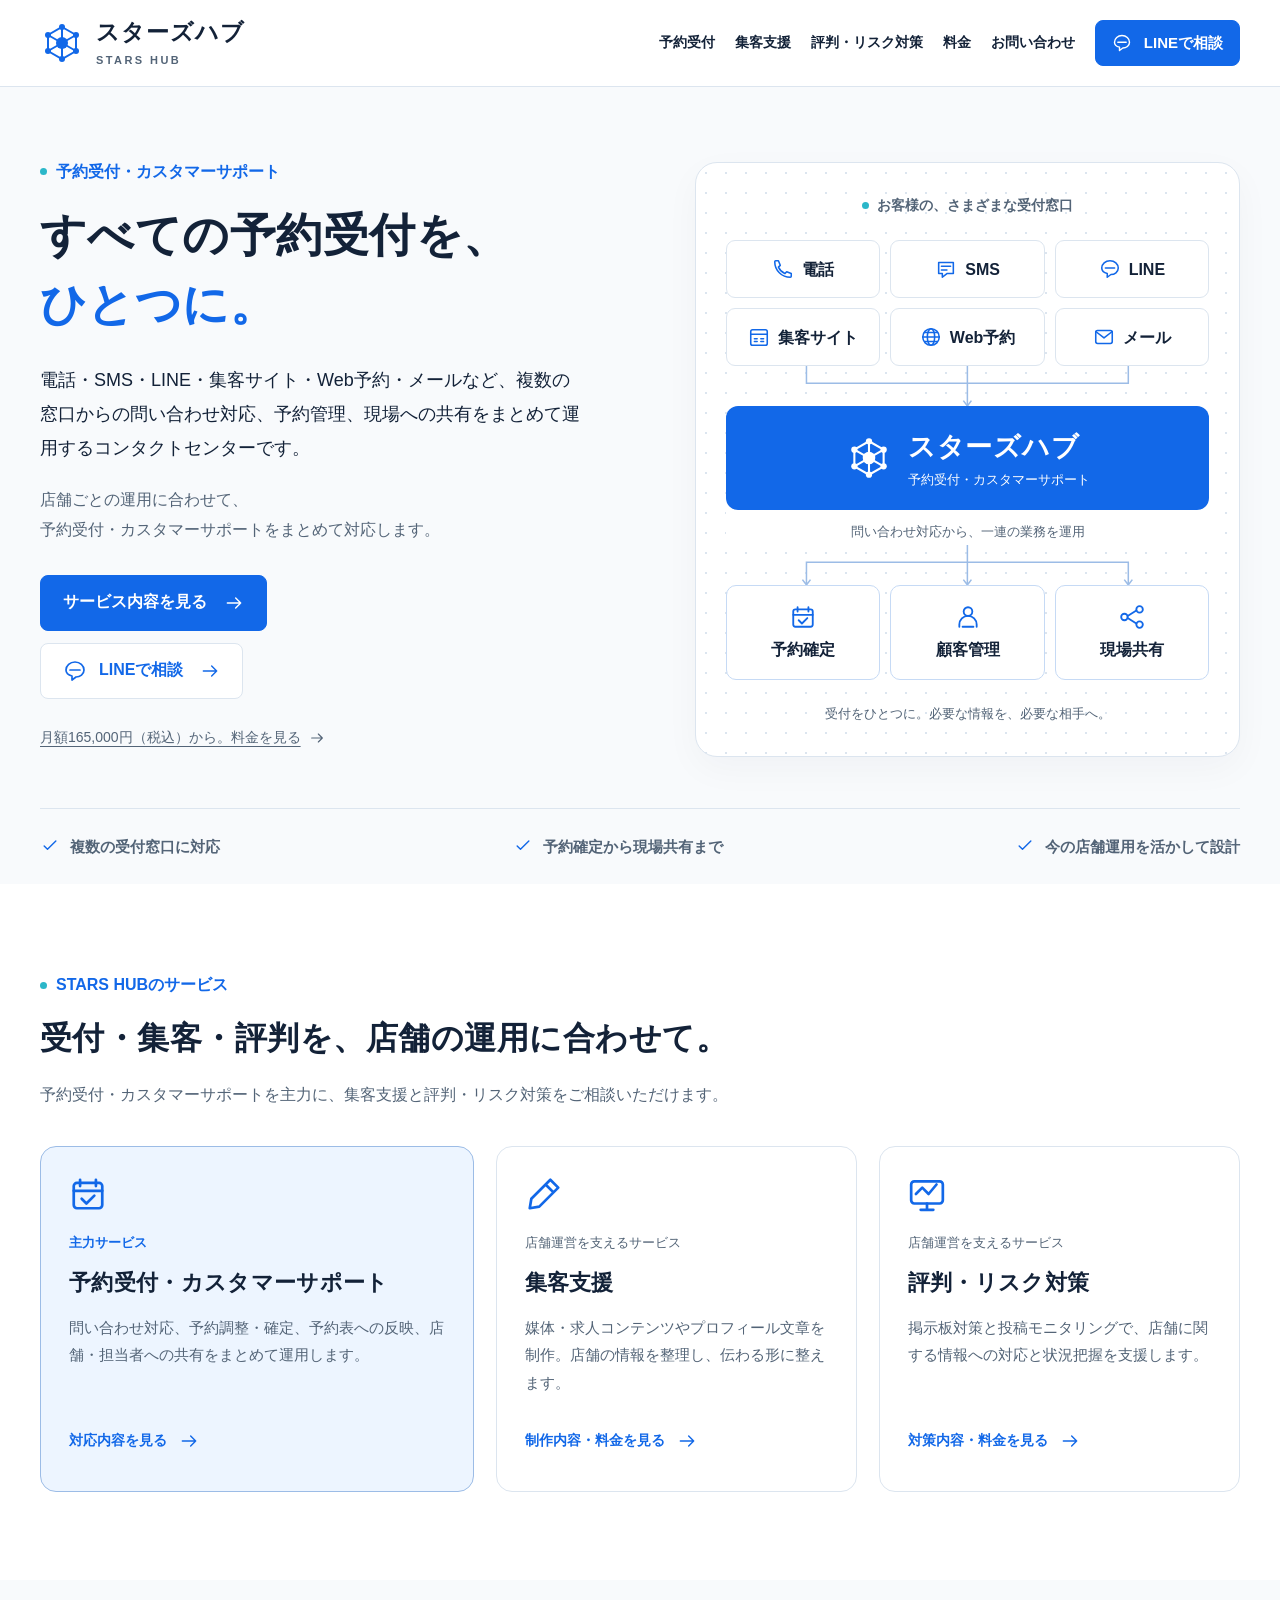
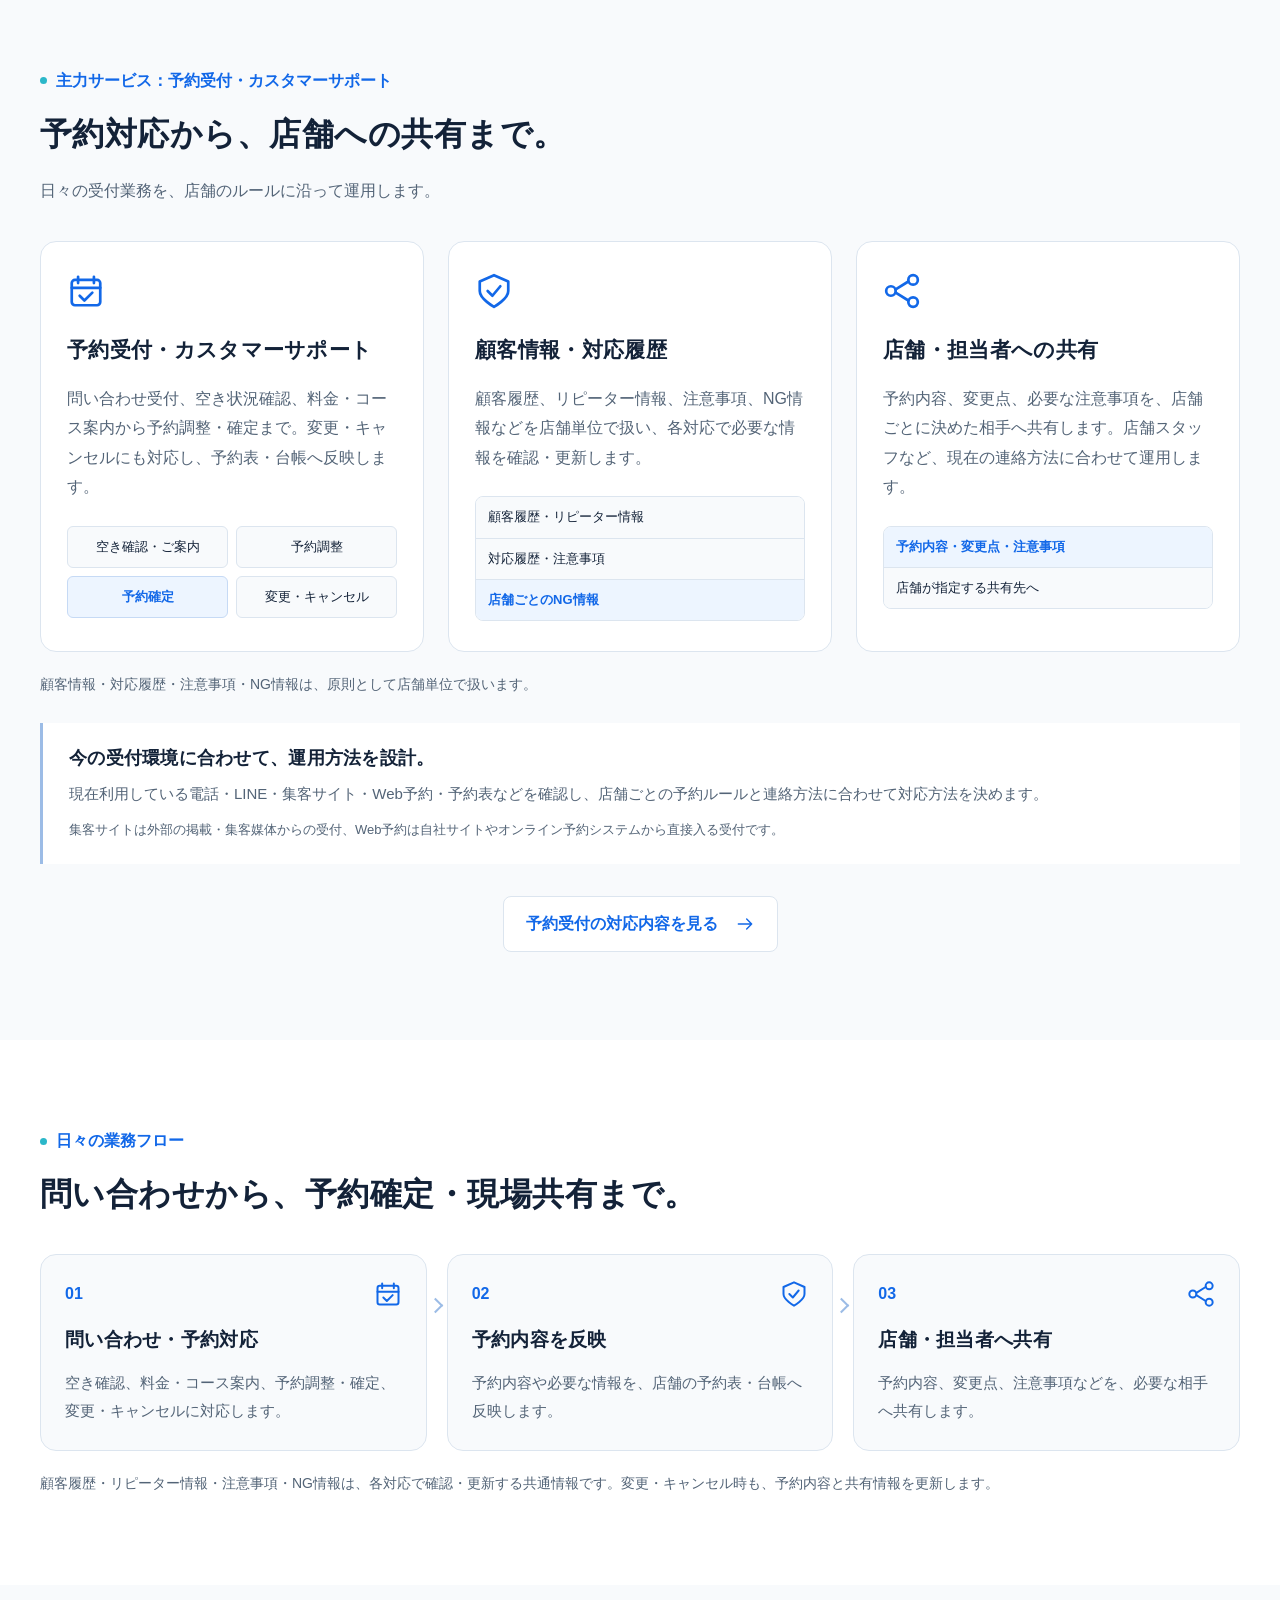
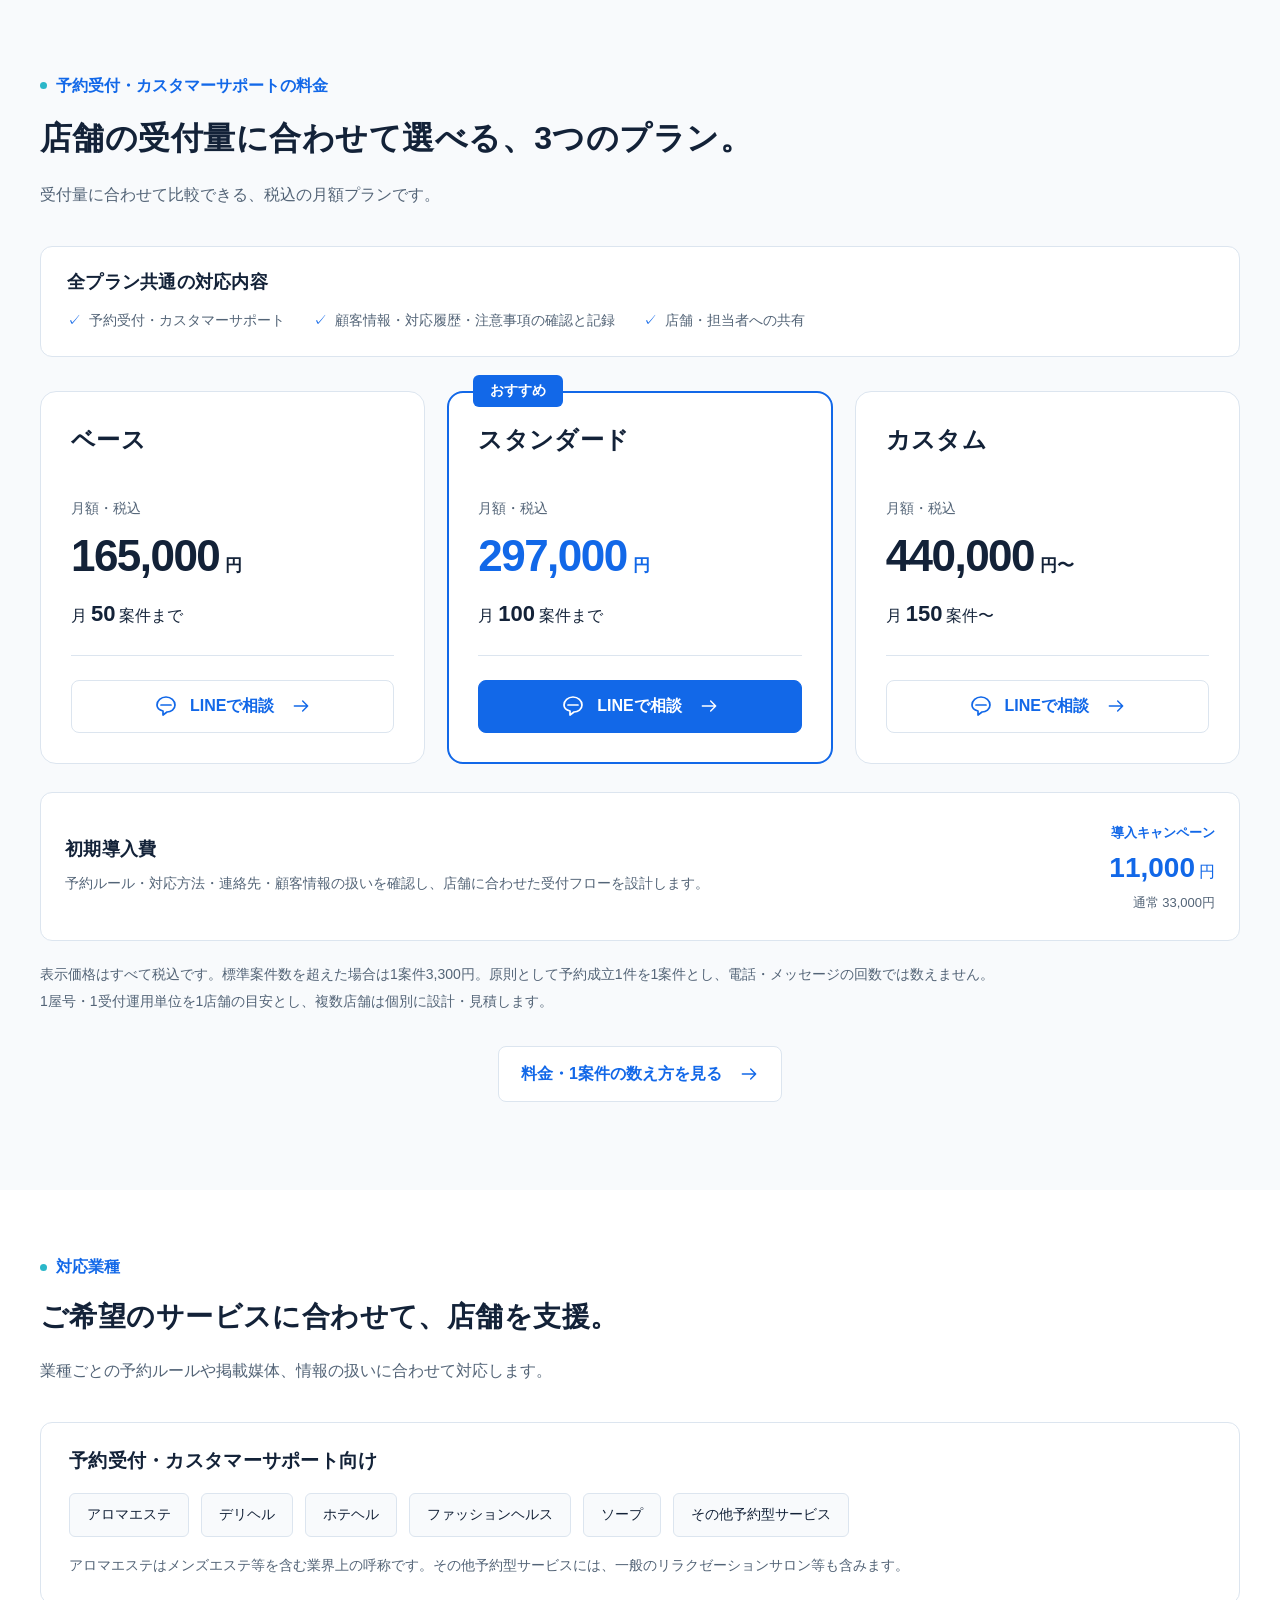
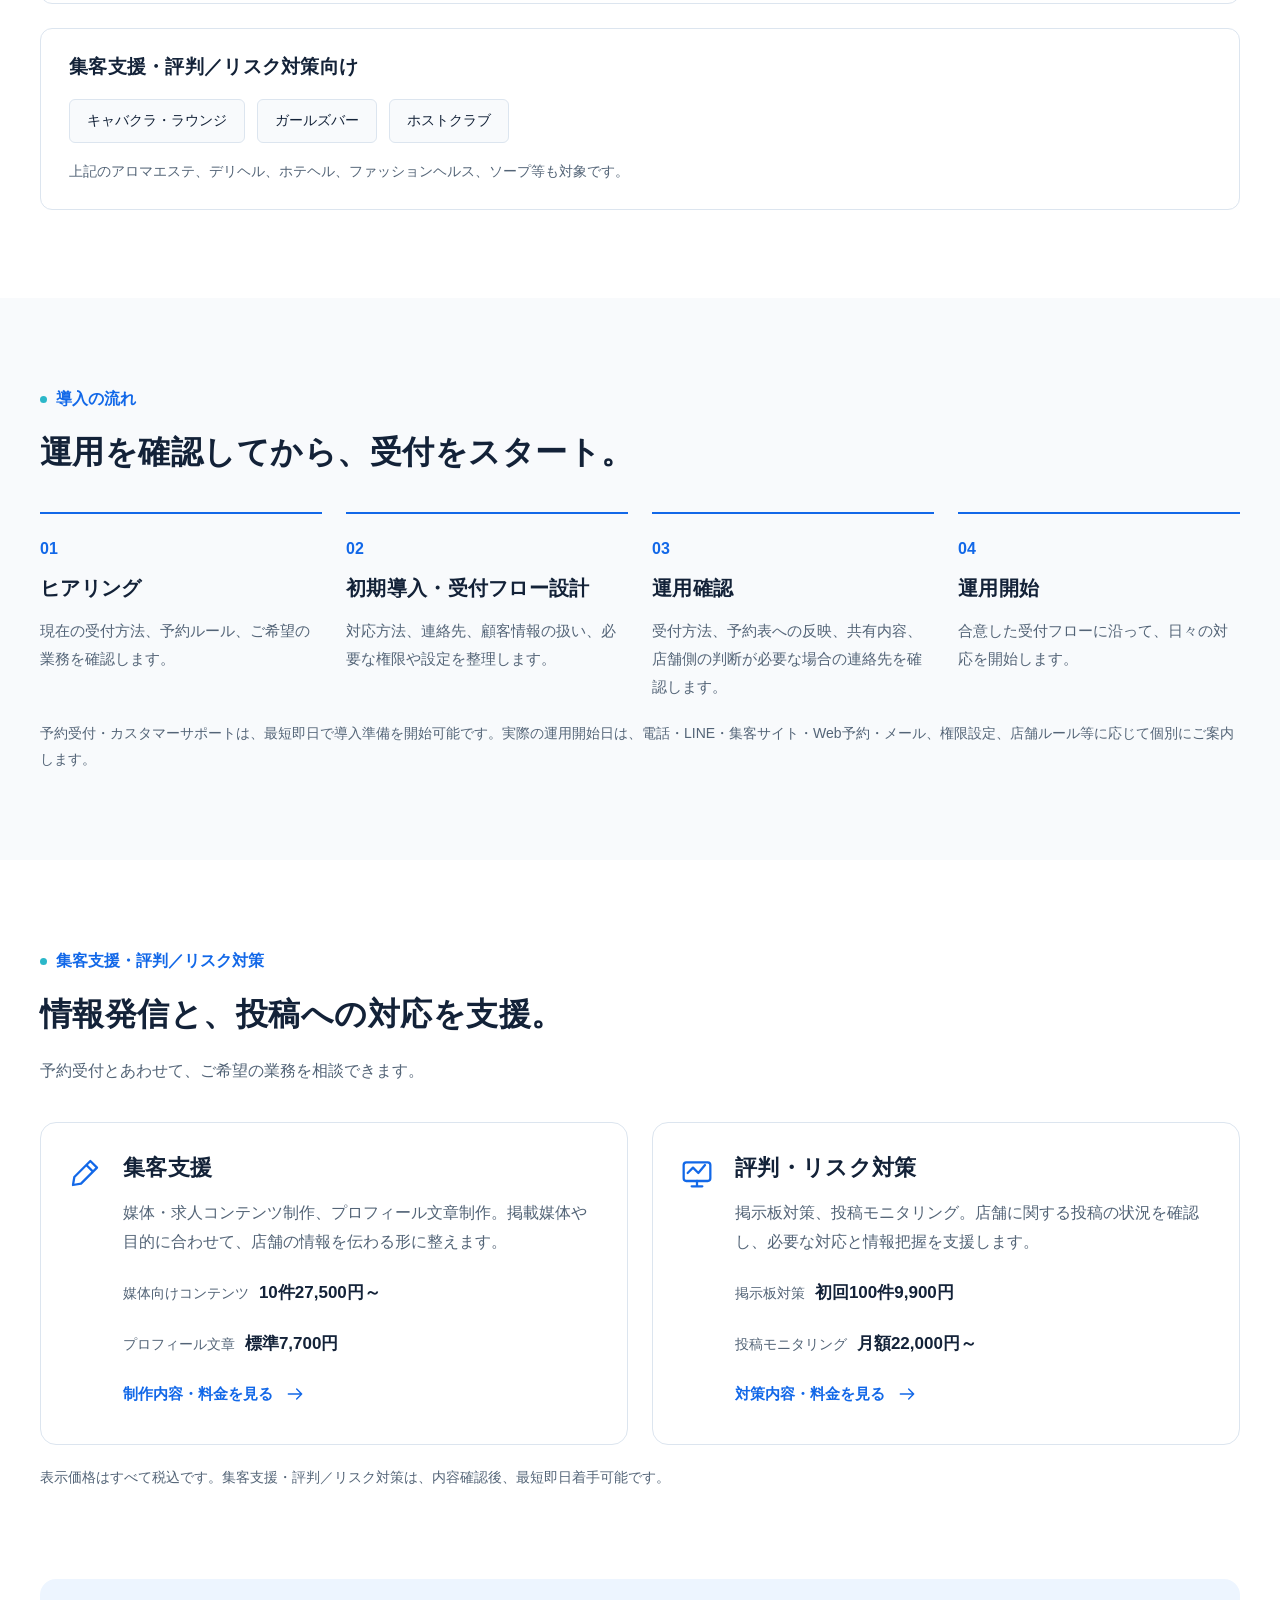
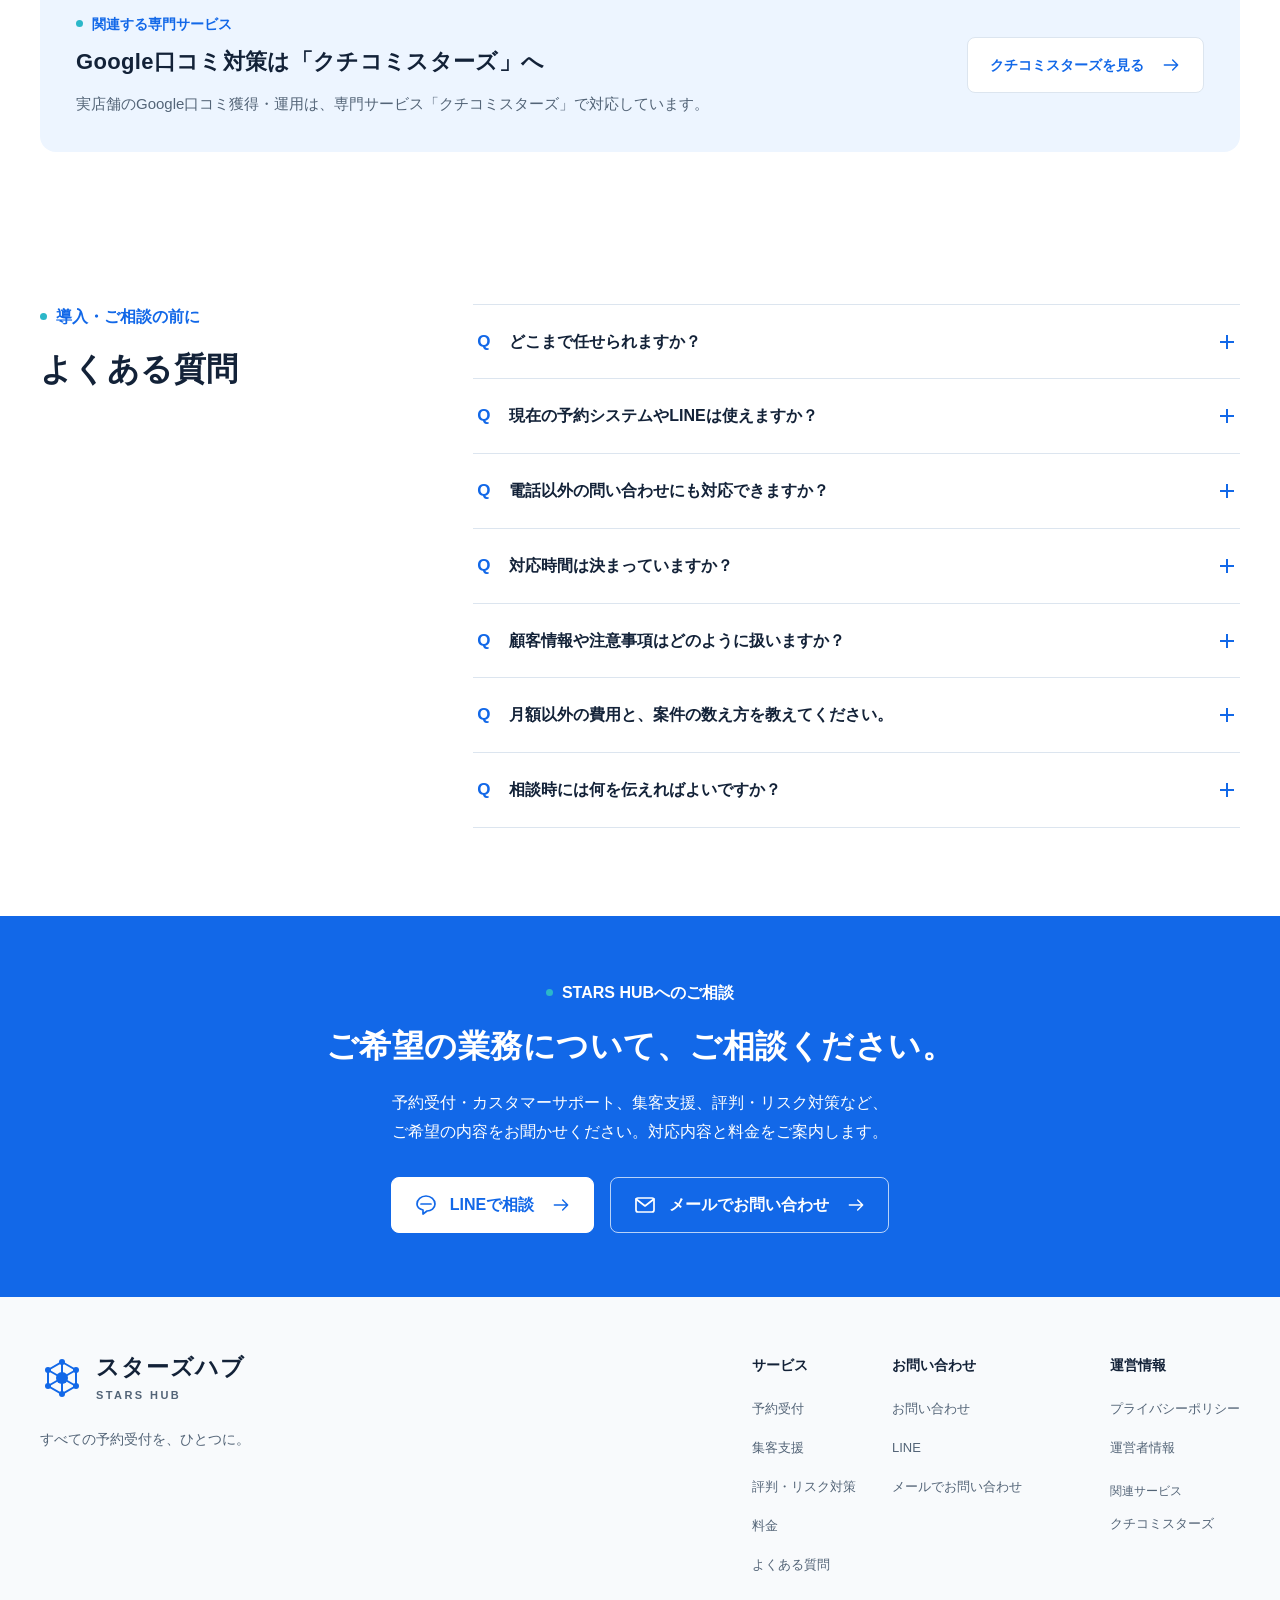
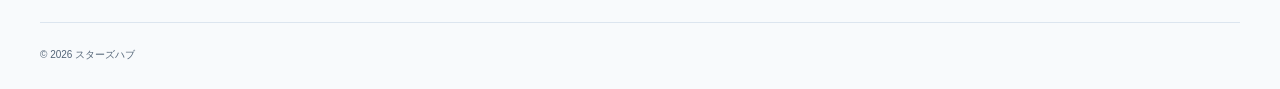
==== commit 07d8e3dd: "Restore site to pre-redesign backup state" ====
--- a/index.html
+++ b/index.html
@@ -1,6 +1,5 @@
 <!doctype html>
 <html lang="ja"><head>
-<meta charset="utf-8">
 <!-- Google tag (gtag.js): スターズハブ -->
 <script async src="https://www.googletagmanager.com/gtag/js?id=G-8S2N18S2YX"></script>
 <script>
@@ -9,26 +8,13 @@
   gtag('js', new Date());
   gtag('config', 'G-8S2N18S2YX');
 </script>
-<meta name="viewport" content="width=device-width, initial-scale=1"><title>予約受付・カスタマーサポートをまとめて運用 スターズハブ STARS HUB</title><meta name="description" content="電話・SMS・LINE・集客サイト・Web予約・メールの問い合わせ対応から予約調整・確定、店舗への共有まで支援するコンタクトセンター。月額165,000円（税込）から。媒体・求人コンテンツ制作などの集客支援、掲示板対策・投稿モニタリングもご相談いただけます。"><meta name="theme-color" content="#102331"><link rel="icon" type="image/svg+xml" href="assets/favicon.svg"><link rel="stylesheet" href="assets/site.css?v=20261006-operations"><script src="assets/site.js?v=20261006-operations" defer></script><link rel="canonical" href="https://killerword.info/"><meta property="og:url" content="https://killerword.info/"><meta property="og:type" content="website"><meta property="og:site_name" content="スターズハブ STARS HUB"><meta property="og:title" content="すべての予約受付を、ひとつに。 スターズハブ"><meta property="og:description" content="電話・SMS・LINE・集客サイト・Web予約・メールの問い合わせ対応から予約調整・確定、店舗への共有まで支援するコンタクトセンター。月額165,000円（税込）から。媒体・求人コンテンツ制作などの集客支援、掲示板対策・投稿モニタリングもご相談いただけます。"><meta property="og:image" content="https://killerword.info/assets/ogp.png?v=20261006-operations"><meta property="og:image:width" content="1200"><meta property="og:image:height" content="630"><meta property="og:image:alt" content="スターズハブ STARS HUB。すべての予約受付を、ひとつに。問い合わせ対応から予約確定、現場共有まで。"><meta name="twitter:card" content="summary_large_image"><meta name="twitter:title" content="すべての予約受付を、ひとつに。 スターズハブ"><meta name="twitter:description" content="電話・SMS・LINE・集客サイト・Web予約・メールの問い合わせ対応から予約調整・確定、店舗への共有まで支援するコンタクトセンター。月額165,000円（税込）から。媒体・求人コンテンツ制作などの集客支援、掲示板対策・投稿モニタリングもご相談いただけます。"><meta name="twitter:image" content="https://killerword.info/assets/ogp.png?v=20261006-operations">
-</head>
-<body class="page-home">
-<a class="skip-link" href="#main">本文へ移動</a>
-<header class="site-header"><div class="container header-inner"><a class="brand" href="./" aria-label="スターズハブ トップ"><span class="brand-symbol" aria-hidden="true">✳</span><span><strong>STARS HUB</strong><small>スターズハブ</small></span></a>
-<button class="menu-toggle" type="button" aria-controls="site-nav" aria-expanded="false" aria-label="メニューを開く"><span></span><span></span><span class="menu-label">MENU</span></button>
-<nav id="site-nav" class="site-nav" aria-label="メインメニュー"><a href="./contact-center/">予約受付</a><a href="./pricing/">料金</a><a href="./reputation/">店舗運営支援</a><a class="button button-primary" href="./contact/">導入について相談する<span class="arrow" aria-hidden="true">↗</span></a><a class="nav-line" href="https://lin.ee/X0mxy9O" target="_blank" rel="noopener noreferrer">LINEで相談<span class="arrow" aria-hidden="true">↗</span></a></nav></div></header>
-<main id="main">
-<section class="hero"><div class="container hero-grid"><div class="hero-copy"><p class="eyebrow">店舗のための予約受付・カスタマーサポート</p><h1><span>すべての予約受付を、</span><span>ひとつに。</span></h1><p class="hero-description">問い合わせ対応から予約確定、現場への共有まで。<br class="desktop-break">日々の受付業務を、店舗に代わって運用します。</p><div class="actions"><a class="button button-primary" href="./contact/">導入について相談する<span class="arrow" aria-hidden="true">↗</span></a><a class="text-link" href="https://lin.ee/X0mxy9O" target="_blank" rel="noopener noreferrer">LINEで相談<span class="arrow" aria-hidden="true">↗</span></a></div><a class="hero-detail" href="./contact-center/">任せられる業務を見る<span aria-hidden="true">↓</span></a></div><div class="hero-visual"><img src="./assets/operations.svg" width="620" height="650" alt="" fetchpriority="high"><div class="visual-caption"><span>受付から、現場まで。</span><small>STARS HUB</small></div></div></div><div class="container hero-bottom"><span>予約受付</span><span>顧客情報・対応履歴</span><span>店舗・担当者への共有</span><a href="#services" aria-label="サービス紹介へ">SCROLL<span aria-hidden="true">↓</span></a></div></section>
-<section class="section intro" id="services"><div class="container"><div class="intro-layout"><div><div class="section-heading"><p class="eyebrow"><span>01</span>受付業務を任せる</p><h2>受付は、任せる。<br>現場は、接客に集中する。</h2></div></div><div class="intro-copy"><p>手を止めて、電話に出る。<br>接客の合間に、LINEを返す。<br>予約表を確認し、担当者へ連絡する。</p><p>その一連の業務を、スターズハブへ。<br>予約の入口から現場への引き継ぎまで、<br>店舗のルールに沿って対応します。</p></div></div><div class="benefits"><div><span>01</span><h3>予約の機会を逃しにくく。</h3><p>対応の遅れや取りこぼしを減らし、<br>問い合わせを予約につなげる。</p></div><div><span>02</span><h3>予約管理を、ひとつの運用に。</h3><p>窓口が違っても予約表へ反映し、<br>情報の行き違いを防ぐ。</p></div><div><span>03</span><h3>現場の時間を、接客へ。</h3><p>受付と連絡の負担を外部化し、<br>目の前のお客様へ集中する。</p></div></div></div></section>
-<section class="section service-band" id="reception"><div class="container service-layout"><div><div class="section-heading"><p class="eyebrow"><span>02</span>任せられる業務</p><h2>予約が入る。<br>情報が整う。<br>現場へ届く。</h2></div><p class="section-description">対応をひとつにつなげて、<br>日々の受付を運用します。</p><a class="text-link" href="./contact-center/">業務内容を詳しく見る<span class="arrow" aria-hidden="true">↗</span></a></div><div class="service-ledger"><article><span>01</span><div><h3>問い合わせ・予約対応</h3><p>空き状況の確認、料金・コース案内、予約調整・確定。変更・キャンセルにも対応します。</p></div></article><article><span>02</span><div><h3>予約表・顧客情報への反映</h3><p>予約表・台帳を更新。顧客履歴、リピーター情報、注意事項・NG情報を確認・記録します。</p></div></article><article><span>03</span><div><h3>店舗・担当者への共有</h3><p>予約内容、変更点、必要な注意事項を、店舗ごとに決めた相手へ共有します。</p></div></article></div></div></section>
-<section class="section trust"><div class="container trust-layout"><div class="trust-statement"><p class="eyebrow">店舗ごとに、運用を設計。</p><h2>いつもの環境で。<br>店舗のルールで。</h2><div class="trust-graphic" aria-hidden="true"><span>STARS</span><i></i><span>HUB</span></div></div><div class="trust-copy"><p class="eyebrow">03　任せるための運用設計</p><article><h3>今の受付環境を活かす</h3><p>電話・LINE・予約サイト・予約表など、現在の環境を確認。使っている仕組みに合わせて対応方法を設計します。</p></article><article><h3>判断と共有のルールを決める</h3><p>店舗側の判断が必要な場合の連絡先、対応権限、共有する内容を、導入時に確認します。</p></article><article><h3>顧客情報は店舗単位で扱う</h3><p>顧客情報・対応履歴・注意事項・NG情報は原則として店舗単位で管理し、合意した共有先へ伝えます。</p></article></div></div></section>
-<section class="section voices" id="voices"><div class="container"><div class="section-heading"><p class="eyebrow"><span>04</span>お客様の声</p><h2>任せた先に、<br>現場の変化がある。</h2></div><figure class="voice-feature"><div class="voice-metric"><span>月間売上</span><strong>1.3<span>倍</span></strong><small>デリヘル / 2店舗</small></div><div><p class="voice-label">予約機会を逃しにくく</p><blockquote><p>ピーク帯（20時〜24時）の電話の取りこぼしが毎日のように発生していましたが、スターズハブに全件委託したことで取りこぼしがゼロに。結果として機会損失がなくなり、月間の売上が約1.3倍に伸びました。</p></blockquote><figcaption>デリヘル / 2店舗</figcaption></div></figure><div class="voice-pair"><figure class="voice"><p class="voice-label">予約ミス防止</p><blockquote><p>電話予約とLINE予約、さらにポータルサイトからのネット予約が混在し、ダブルブッキングが頻発していました。スターズハブに全てを一元管理してもらってからは、予約被りのミスが完全にゼロになりました。</p></blockquote><figcaption>メンズエステ / 2店舗</figcaption></figure><figure class="voice"><p class="voice-label">現場負担の軽減</p><blockquote><p>これまでは施術中のスタッフが手を止めて電話に出ており、目の前のお客様に申し訳ない思いをしていました。受付窓口が完全に分離されたことで、接客に100%集中できるようになり、顧客満足度も向上しました。</p></blockquote><figcaption>店舗型サロン / 4店舗</figcaption></figure></div><div class="voice-grid"><figure class="voice"><p class="voice-label">顧客管理</p><blockquote><p>これまで手書きのメモやスタッフの頭の中にしかなかった『お客様の細かい要望や特徴』が、顧客履歴としてデータで正確に管理されるようになりました。</p></blockquote><figcaption>キャバクラ / 3店舗</figcaption></figure><figure class="voice"><p class="voice-label">現場との連携</p><blockquote><p>店舗からセラピストへの連絡事項が的確で漏れがありません。細かいお客様の特徴や好みを事前に伝えてくれるため、セラピストからの『仕事がしやすい』という声が増え、離職率低下にも繋がっています。</p></blockquote><figcaption>メンズエステ / 3店舗</figcaption></figure><figure class="voice"><p class="voice-label">対応品質</p><blockquote><p>オペレーターの言葉遣いや電話対応が非常に丁寧で、来店されたお客様から『電話の対応がとても良かった』と褒められることが増えました。店舗の顔として安心して任せられます。</p></blockquote><figcaption>高級エステサロン / 1店舗</figcaption></figure><figure class="voice"><p class="voice-label">複数店舗運営</p><blockquote><p>店舗が増えるにつれて本部の受付業務がパンク状態でしたが、カスタムプランで全店舗の窓口を一本化できました。オペレーションが安定したことで、さらなる店舗展開を加速できています。</p></blockquote><figcaption>デリヘル / 5店舗</figcaption></figure></div></div></section>
-<section class="section pricing-band" id="pricing"><div class="container"><div class="pricing-intro"><div class="section-heading"><p class="eyebrow"><span>05</span>予約受付の料金</p><h2>任せる受付量で、選ぶ。</h2></div><p>予約受付・顧客情報の確認と記録・現場共有。<br>一連の対応は、全プランに含まれます。</p></div><div class="plans" aria-label="月額プラン。すべて税込"><div class="plan-table-heading"><span>プラン</span><span>月間の受付量</span><span>月額・税込</span></div><div class="plan-row"><h3>ベース</h3><p class="plan-volume"><strong>50</strong><span>案件まで</span></p><p class="plan-price"><strong>165,000</strong><span>円<small> / 月</small></span></p></div><div class="plan-row"><h3>スタンダード</h3><p class="plan-volume"><strong>100</strong><span>案件まで</span></p><p class="plan-price"><strong>297,000</strong><span>円<small> / 月</small></span></p></div><div class="plan-row"><h3>カスタム</h3><p class="plan-volume"><strong>150</strong><span>案件〜</span></p><p class="plan-price"><strong>440,000</strong><span>円〜<small> / 月</small></span></p></div></div><div class="fee-strip"><p><span>初期導入費 <small>導入キャンペーン</small></span><strong>11,000<small>円</small></strong><small>通常33,000円</small></p><p><span>標準案件数を超えた場合</span><strong>3,300<small>円 / 案件</small></strong></p></div><p class="fine-print">表示価格はすべて税込です。原則として予約成立1件を1案件とします。1屋号・1受付運用単位を1店舗の目安とし、複数店舗は個別に設計・見積します。</p><div class="pricing-more"><p>問い合わせの回数ではなく、<strong>予約成立1件＝1案件。</strong></p><a class="text-link" href="./pricing/">料金・案件の数え方を詳しく見る<span class="arrow" aria-hidden="true">↗</span></a></div></div></section>
-<section class="section industries" id="industries"><div class="container"><div class="section-heading"><p class="eyebrow"><span>06</span>対応業種</p><h2>業種のルールに合わせて。</h2><p class="section-description">予約方法、連絡先、情報の扱い。店舗ごとの運用に合わせて対応します。</p></div><div class="industry-group"><h3>予約受付・カスタマーサポート</h3><ul class="industry-list"><li>アロマエステ</li><li>デリヘル</li><li>ホテヘル</li><li>ファッションヘルス</li><li>ソープ</li><li>その他予約型サービス</li></ul></div><div class="industry-group industry-secondary"><h3>集客支援・評判／リスク対策</h3><ul class="industry-list"><li>キャバクラ・ラウンジ</li><li>ガールズバー</li><li>ホストクラブ</li></ul></div></div></section>
-<section class="section support" id="support"><div class="container"><div class="support-heading"><p class="eyebrow">必要に応じて追加できる店舗運営支援</p><h2>受付の、その先も。</h2></div><a class="support-row" href="./reputation/#growth"><span>01</span><h3>集客支援</h3><p>媒体・求人コンテンツ制作、<br>プロフィール文章制作。</p><span class="arrow" aria-hidden="true">↗</span></a><a class="support-row" href="./reputation/#risk"><span>02</span><h3>評判・リスク対策</h3><p>掲示板対策と、<br>投稿モニタリング。</p><span class="arrow" aria-hidden="true">↗</span></a><div class="related-line"><p>Google口コミ獲得・運用の専門サービス</p><a href="https://kuchikomi-stars.com/" target="_blank" rel="noopener noreferrer">クチコミスターズ<span class="arrow" aria-hidden="true">↗</span></a></div></div></section>
-<section class="section onboarding" id="onboarding"><div class="container split-section"><div class="section-heading"><p class="eyebrow"><span>07</span>導入の流れ</p><h2>確認してから、<br>受付をスタート。</h2></div><div><ol class="onboarding-list"><li><span class="step-number">01</span><h3>ヒアリング</h3><p>現在の受付方法、予約ルール、任せたい業務を確認します。</p></li><li><span class="step-number">02</span><h3>受付フロー設計</h3><p>対応方法、連絡先、顧客情報の扱い、必要な権限や設定を整理します。</p></li><li><span class="step-number">03</span><h3>運用確認</h3><p>予約表への反映、共有内容、店舗側の判断が必要な場合の連絡先を確認します。</p></li><li><span class="step-number">04</span><h3>運用開始</h3><p>合意した受付フローに沿って、日々の対応を開始します。</p></li></ol><p class="fine-print">予約受付・カスタマーサポートは、最短即日で導入準備を開始可能です。実際の運用開始日は、受付環境、権限設定、店舗ルール等に応じて個別にご案内します。</p></div></div></section>
-<section class="section faq-section" id="faq"><div class="container split-section"><div class="section-heading"><p class="eyebrow"><span>08</span>ご相談の前に</p><h2>よくある質問</h2></div><div><div class="faq-list"><details><summary>現在の予約システムやLINEは使えますか？<span aria-hidden="true"></span></summary><div class="faq-answer"><p>現在店舗で利用しているLINE、集客サイト、Web予約、予約表などの受付環境を確認し、既存運用を活かした対応方法をご案内します。使用する管理画面や権限、店舗の運用方法に合わせて対応範囲を決めます。</p></div></details><details><summary>対応時間は決まっていますか？<span aria-hidden="true"></span></summary><div class="faq-answer"><p>対応時間は店舗の営業時間やご希望に合わせて個別に設定します。深夜・祝日の運用もご相談いただけます。</p></div></details><details><summary>複数店舗でも利用できますか？<span aria-hidden="true"></span></summary><div class="faq-answer"><p>原則として1店舗を1契約・1運用単位とします。1屋号・1受付運用単位を1店舗の目安とし、複数店舗の場合は個別に設計・見積します。</p></div></details><details><summary>電話やLINEの連絡回数で料金が増えますか？<span aria-hidden="true"></span></summary><div class="faq-answer"><p>原則として予約成立1件を1案件とし、連絡回数では数えません。予約に至らない問い合わせは0案件、同一予約の変更・キャンセルは追加カウントなしです。標準案件数を超えた場合は1案件3,300円（税込）です。</p></div></details></div><a class="text-link faq-more" href="./contact-center/#faq">予約受付について詳しく見る<span class="arrow" aria-hidden="true">↗</span></a></div></div></section><section class="consultation"><div class="container consultation-inner"><div><p class="eyebrow">導入のご相談</p><h2>いまの受付を、<br>任せるところから。</h2><p>現在の受付方法と、任せたい業務をお聞かせください。<br class="desktop-break">店舗に合う運用と料金をご案内します。</p></div><div class="consultation-actions"><a class="button button-primary" href="./contact/">導入について相談する<span class="arrow" aria-hidden="true">↗</span></a><a class="text-link" href="https://lin.ee/X0mxy9O" target="_blank" rel="noopener noreferrer">LINEで相談<span class="arrow" aria-hidden="true">↗</span></a><a class="email-link" href="mailto:m-asakura@killerword.info">メールでお問い合わせ</a></div></div></section>
-</main>
-<footer class="site-footer"><div class="container"><div class="footer-top"><a class="brand" href="./" aria-label="スターズハブ トップ"><span class="brand-symbol" aria-hidden="true">✳</span><span><strong>STARS HUB</strong><small>スターズハブ</small></span></a><p>店舗の受付を支え、<br>現場の時間をつくる。</p></div>
-<nav class="footer-nav" aria-label="フッターメニュー"><div><strong>サービス</strong><a href="./contact-center/">予約受付・カスタマーサポート</a><a href="./pricing/">料金・案件の数え方</a><a href="./reputation/#growth">集客支援</a><a href="./reputation/#risk">評判・リスク対策</a><a href="./#faq">よくある質問</a></div><div><strong>ご相談</strong><a href="./contact/">導入について相談する</a><a href="https://lin.ee/X0mxy9O" target="_blank" rel="noopener noreferrer">LINEで相談</a><a href="mailto:m-asakura@killerword.info">メールでお問い合わせ</a></div><div><strong>運営情報</strong><a href="./legal/">運営者情報</a><a href="./privacy/">プライバシーポリシー</a><a href="https://kuchikomi-stars.com/" target="_blank" rel="noopener noreferrer">クチコミスターズ<span class="arrow" aria-hidden="true">↗</span></a></div></nav>
-<div class="footer-word" aria-hidden="true">STARS HUB<span>✳</span></div><div class="footer-bottom"><span>© 2026 スターズハブ</span><span>予約受付・カスタマーサポート</span></div></div></footer><div class="mobile-cta" hidden><a class="button button-primary" href="./contact/">導入について相談する<span class="arrow" aria-hidden="true">↗</span></a><a class="text-link" href="https://lin.ee/X0mxy9O" target="_blank" rel="noopener noreferrer">LINEで相談<span class="arrow" aria-hidden="true">↗</span></a></div>
-</body></html>
+<meta charset="utf-8"><meta name="viewport" content="width=device-width, initial-scale=1"><title>予約受付・カスタマーサポートをまとめて運用 スターズハブ STARS HUB</title><meta name="description" content="電話・SMS・LINE・集客サイト・Web予約・メールの問い合わせ対応から予約調整・確定、店舗への共有まで支援するコンタクトセンター。月額165,000円（税込）から。媒体・求人コンテンツ制作などの集客支援、掲示板対策・投稿モニタリングもご相談いただけます。"><meta name="theme-color" content="#1268E8"><link rel="icon" type="image/svg+xml" href="assets/favicon.svg"><link rel="stylesheet" href="assets/site.css"><script src="assets/site.js" defer></script><link rel="canonical" href="https://killerword.info/"><meta property="og:url" content="https://killerword.info/"><meta property="og:type" content="website"><meta property="og:site_name" content="スターズハブ STARS HUB"><meta property="og:title" content="すべての予約受付を、ひとつに。 スターズハブ"><meta property="og:description" content="電話・SMS・LINE・集客サイト・Web予約・メールの問い合わせ対応から予約調整・確定、店舗への共有まで支援するコンタクトセンター。月額165,000円（税込）から。媒体・求人コンテンツ制作などの集客支援、掲示板対策・投稿モニタリングもご相談いただけます。"><meta property="og:image" content="https://killerword.info/assets/ogp.png"><meta property="og:image:width" content="1200"><meta property="og:image:height" content="630"><meta property="og:image:alt" content="スターズハブ STARS HUB。すべての予約受付を、ひとつに。予約受付・カスタマーサポート、集客支援、評判・リスク対策。"><meta name="twitter:card" content="summary_large_image"><meta name="twitter:title" content="すべての予約受付を、ひとつに。 スターズハブ"><meta name="twitter:description" content="電話・SMS・LINE・集客サイト・Web予約・メールの問い合わせ対応から予約調整・確定、店舗への共有まで支援するコンタクトセンター。月額165,000円（税込）から。媒体・求人コンテンツ制作などの集客支援、掲示板対策・投稿モニタリングもご相談いただけます。"><meta name="twitter:image" content="https://killerword.info/assets/ogp.png"></head>
+<body><a class="skip-link" href="#main">本文へ移動</a><header class="site-header"><div class="container header-inner"><a class="brand" href="./" aria-label="スターズハブ トップ"><svg class="brand-mark" viewBox="0 0 44 44" aria-hidden="true"><g fill="none" stroke="currentColor" stroke-width="2"><path d="m22 6 14 8v16l-14 8-14-8V14Z"></path><path d="M22 6v32M8 14l28 16M8 30l28-16"></path></g><g fill="currentColor"><circle cx="22" cy="6" r="3"></circle><circle cx="36" cy="14" r="3"></circle><circle cx="36" cy="30" r="3"></circle><circle cx="22" cy="38" r="3"></circle><circle cx="8" cy="30" r="3"></circle><circle cx="8" cy="14" r="3"></circle><circle cx="22" cy="22" r="6"></circle></g></svg><span><strong>スターズハブ</strong><small>STARS HUB</small></span></a><button class="menu-toggle" type="button" aria-expanded="false" aria-controls="site-nav" aria-label="メニューを開く"><span></span><span></span></button><nav class="site-nav" id="site-nav" aria-label="メインメニュー"><a href="contact-center/">予約受付</a><a href="reputation/#growth">集客支援</a><a href="reputation/#risk">評判・リスク対策</a><a href="pricing/">料金</a><a href="contact/">お問い合わせ</a><a class="button button-primary header-cta" href="https://lin.ee/X0mxy9O" target="_blank" rel="noopener noreferrer"><svg class="icon" viewBox="0 0 24 24" fill="none" stroke="currentColor" stroke-width="1.7" stroke-linecap="round" stroke-linejoin="round" aria-hidden="true"><path d="M21 11c0 4.4-4 7-8 7l-4 3v-4c-4-1-6-3-6-6 0-4.4 4-8 9-8s9 3.6 9 8Z"></path><path d="M7 11h10"></path></svg>LINEで相談<svg class="button-arrow" viewBox="0 0 24 24" fill="none" stroke="currentColor" stroke-width="1.7" stroke-linecap="round" stroke-linejoin="round" aria-hidden="true"><path d="M4 12h16m-6-6 6 6-6 6"></path></svg></a></nav></div></header>
+<main id="main"><section class="hero"><div class="container hero-layout"><div class="hero-copy"><p class="eyebrow">予約受付・カスタマーサポート</p><h1><span>すべての予約受付を、</span><span class="blue">ひとつに。</span></h1><p class="hero-description">電話・SMS・LINE・集客サイト・Web予約・メールなど、複数の窓口からの問い合わせ対応、予約管理、現場への共有をまとめて運用するコンタクトセンターです。</p><p class="hero-subcopy">店舗ごとの運用に合わせて、<br>予約受付・カスタマーサポートをまとめて対応します。</p><div class="hero-actions"><a class="button button-primary service-cta" href="#services">サービス内容を見る<svg class="button-arrow" viewBox="0 0 24 24" fill="none" stroke="currentColor" stroke-width="1.7" stroke-linecap="round" stroke-linejoin="round" aria-hidden="true"><path d="M4 12h16m-6-6 6 6-6 6"></path></svg></a><a class="button button-outline" href="https://lin.ee/X0mxy9O" target="_blank" rel="noopener noreferrer"><svg class="icon" viewBox="0 0 24 24" fill="none" stroke="currentColor" stroke-width="1.7" stroke-linecap="round" stroke-linejoin="round" aria-hidden="true"><path d="M21 11c0 4.4-4 7-8 7l-4 3v-4c-4-1-6-3-6-6 0-4.4 4-8 9-8s9 3.6 9 8Z"></path><path d="M7 11h10"></path></svg>LINEで相談<svg class="button-arrow" viewBox="0 0 24 24" fill="none" stroke="currentColor" stroke-width="1.7" stroke-linecap="round" stroke-linejoin="round" aria-hidden="true"><path d="M4 12h16m-6-6 6 6-6 6"></path></svg></a></div><a class="hero-price-link" href="#pricing">月額165,000円（税込）から。料金を見る <svg class="icon" viewBox="0 0 24 24" fill="none" stroke="currentColor" stroke-width="1.7" stroke-linecap="round" stroke-linejoin="round" aria-hidden="true"><path d="M4 12h16m-6-6 6 6-6 6"></path></svg></a></div><figure class="hub-diagram" aria-label="電話・SMS・LINE・集客サイト・Web予約・メールをスターズハブに集約し、予約確定・顧客管理・現場共有まで対応する仕組み">
+      <div class="diagram-label"><span class="status-dot"></span> お客様の、さまざまな受付窓口</div>
+      <div class="diagram-channels"><div class="diagram-channel"><svg class="icon" viewBox="0 0 24 24" fill="none" stroke="currentColor" stroke-width="1.7" stroke-linecap="round" stroke-linejoin="round" aria-hidden="true"><path d="M7 3H4a1 1 0 0 0-1 1c0 9.4 7.6 17 17 17a1 1 0 0 0 1-1v-3l-5-2-2 2a14 14 0 0 1-7-7l2-2Z"></path></svg><span>電話</span></div><div class="diagram-channel"><svg class="icon" viewBox="0 0 24 24" fill="none" stroke="currentColor" stroke-width="1.7" stroke-linecap="round" stroke-linejoin="round" aria-hidden="true"><path d="M20 5H4v12h4v4l5-4h7Z"></path><path d="M7 9h10M7 13h6"></path></svg><span>SMS</span></div><div class="diagram-channel"><svg class="icon" viewBox="0 0 24 24" fill="none" stroke="currentColor" stroke-width="1.7" stroke-linecap="round" stroke-linejoin="round" aria-hidden="true"><path d="M21 11c0 4.4-4 7-8 7l-4 3v-4c-4-1-6-3-6-6 0-4.4 4-8 9-8s9 3.6 9 8Z"></path><path d="M7 11h10"></path></svg><span>LINE</span></div><div class="diagram-channel"><svg class="icon" viewBox="0 0 24 24" fill="none" stroke="currentColor" stroke-width="1.7" stroke-linecap="round" stroke-linejoin="round" aria-hidden="true"><rect x="3" y="4" width="18" height="17" rx="2"></rect><path d="M3 9h18M7 14h3M14 14h3M7 17h3M14 17h3"></path></svg><span>集客サイト</span></div><div class="diagram-channel"><svg class="icon" viewBox="0 0 24 24" fill="none" stroke="currentColor" stroke-width="1.7" stroke-linecap="round" stroke-linejoin="round" aria-hidden="true"><circle cx="12" cy="12" r="9"></circle><ellipse cx="12" cy="12" rx="4" ry="9"></ellipse><path d="M3 12h18M5 7h14M5 17h14"></path></svg><span>Web予約</span></div><div class="diagram-channel"><svg class="icon" viewBox="0 0 24 24" fill="none" stroke="currentColor" stroke-width="1.7" stroke-linecap="round" stroke-linejoin="round" aria-hidden="true"><rect x="3" y="5" width="18" height="14" rx="2"></rect><path d="m3 6 9 7 9-7"></path></svg><span>メール</span></div></div><svg class="connector" viewBox="0 0 480 44" preserveaspectratio="none" aria-hidden="true"><g fill="none" stroke="currentColor" stroke-width="1.5"><path d="M80 0v19h320V0M240 0v44M80 19H240"></path></g><path d="m236 38 4 6 4-6" fill="none" stroke="currentColor" stroke-width="1.5"></path></svg>
+      <div class="diagram-hub"><svg class="brand-mark" viewBox="0 0 44 44" aria-hidden="true"><g fill="none" stroke="currentColor" stroke-width="2"><path d="m22 6 14 8v16l-14 8-14-8V14Z"></path><path d="M22 6v32M8 14l28 16M8 30l28-16"></path></g><g fill="currentColor"><circle cx="22" cy="6" r="3"></circle><circle cx="36" cy="14" r="3"></circle><circle cx="36" cy="30" r="3"></circle><circle cx="22" cy="38" r="3"></circle><circle cx="8" cy="30" r="3"></circle><circle cx="8" cy="14" r="3"></circle><circle cx="22" cy="22" r="6"></circle></g></svg><div><strong>スターズハブ</strong><span>予約受付・カスタマーサポート</span></div></div>
+      <div class="diagram-caption">問い合わせ対応から、一連の業務を運用</div>
+      <svg class="connector" viewBox="0 0 480 44" preserveaspectratio="none" aria-hidden="true"><g fill="none" stroke="currentColor" stroke-width="1.5"><path d="M240 0v19H80v25M240 19h160v25M240 19v25m-164-6 4 6 4-6m152 0 4 6 4-6m152 0 4 6 4-6"></path></g></svg><div class="diagram-outputs"><div><svg class="icon" viewBox="0 0 24 24" fill="none" stroke="currentColor" stroke-width="1.7" stroke-linecap="round" stroke-linejoin="round" aria-hidden="true"><rect x="3" y="5" width="18" height="16" rx="2"></rect><path d="M7 3v4M17 3v4M3 10h18m-13 5 3 3 5-5"></path></svg><strong>予約確定</strong></div><div><svg class="icon" viewBox="0 0 24 24" fill="none" stroke="currentColor" stroke-width="1.7" stroke-linecap="round" stroke-linejoin="round" aria-hidden="true"><circle cx="12" cy="7" r="4"></circle><path d="M4 21v-2a8 8 0 0 1 16 0v2M7 21h10"></path></svg><strong>顧客管理</strong></div><div><svg class="icon" viewBox="0 0 24 24" fill="none" stroke="currentColor" stroke-width="1.7" stroke-linecap="round" stroke-linejoin="round" aria-hidden="true"><circle cx="5" cy="12" r="3"></circle><circle cx="19" cy="5" r="3"></circle><circle cx="19" cy="19" r="3"></circle><path d="m8 11 8-5M8 13l8 5"></path></svg><strong>現場共有</strong></div></div>
+      <figcaption>受付をひとつに。必要な情報を、必要な相手へ。</figcaption>
+    </figure></div><div class="container hero-points"><span><svg class="icon" viewBox="0 0 24 24" fill="none" stroke="currentColor" stroke-width="1.7" stroke-linecap="round" stroke-linejoin="round" aria-hidden="true"><path d="m5 12 4 4L19 6"></path></svg>複数の受付窓口に対応</span><span><svg class="icon" viewBox="0 0 24 24" fill="none" stroke="currentColor" stroke-width="1.7" stroke-linecap="round" stroke-linejoin="round" aria-hidden="true"><path d="m5 12 4 4L19 6"></path></svg>予約確定から現場共有まで</span><span><svg class="icon" viewBox="0 0 24 24" fill="none" stroke="currentColor" stroke-width="1.7" stroke-linecap="round" stroke-linejoin="round" aria-hidden="true"><path d="m5 12 4 4L19 6"></path></svg>今の店舗運用を活かして設計</span></div></section><section class="section" id="services"><div class="container"><div class="section-heading"><p class="eyebrow">STARS HUBのサービス</p><h2>受付・集客・評判を、店舗の運用に合わせて。</h2><p>予約受付・カスタマーサポートを主力に、集客支援と評判・リスク対策をご相談いただけます。</p></div><div class="service-overview-grid"><article class="service-area service-area-main"><svg class="feature-icon" viewBox="0 0 24 24" fill="none" stroke="currentColor" stroke-width="1.7" stroke-linecap="round" stroke-linejoin="round" aria-hidden="true"><rect x="3" y="5" width="18" height="16" rx="2"></rect><path d="M7 3v4M17 3v4M3 10h18m-13 5 3 3 5-5"></path></svg><p class="area-label">主力サービス</p><h3>予約受付・<span class="phrase">カスタマーサポート</span></h3><p>問い合わせ対応、予約調整・確定、予約表への反映、店舗・担当者への共有をまとめて運用します。</p><a class="text-link" href="contact-center/">対応内容を見る<svg class="button-arrow" viewBox="0 0 24 24" fill="none" stroke="currentColor" stroke-width="1.7" stroke-linecap="round" stroke-linejoin="round" aria-hidden="true"><path d="M4 12h16m-6-6 6 6-6 6"></path></svg></a></article><article class="service-area "><svg class="feature-icon" viewBox="0 0 24 24" fill="none" stroke="currentColor" stroke-width="1.7" stroke-linecap="round" stroke-linejoin="round" aria-hidden="true"><path d="m16 3 5 5-12 12-6 1 1-6ZM13 6l5 5"></path></svg><p class="area-label">店舗運営を支えるサービス</p><h3>集客支援</h3><p>媒体・求人コンテンツやプロフィール文章を制作。店舗の情報を整理し、伝わる形に整えます。</p><a class="text-link" href="reputation/#growth">制作内容・料金を見る<svg class="button-arrow" viewBox="0 0 24 24" fill="none" stroke="currentColor" stroke-width="1.7" stroke-linecap="round" stroke-linejoin="round" aria-hidden="true"><path d="M4 12h16m-6-6 6 6-6 6"></path></svg></a></article><article class="service-area "><svg class="feature-icon" viewBox="0 0 24 24" fill="none" stroke="currentColor" stroke-width="1.7" stroke-linecap="round" stroke-linejoin="round" aria-hidden="true"><rect x="2" y="4" width="20" height="14" rx="2"></rect><path d="M8 22h8M12 18v4m-7-10 4-4 4 4 5-6"></path></svg><p class="area-label">店舗運営を支えるサービス</p><h3>評判・リスク対策</h3><p>掲示板対策と投稿モニタリングで、店舗に関する情報への対応と状況把握を支援します。</p><a class="text-link" href="reputation/#risk">対策内容・料金を見る<svg class="button-arrow" viewBox="0 0 24 24" fill="none" stroke="currentColor" stroke-width="1.7" stroke-linecap="round" stroke-linejoin="round" aria-hidden="true"><path d="M4 12h16m-6-6 6 6-6 6"></path></svg></a></article></div></div></section><section class="section section-tint" id="reception"><div class="container"><div class="section-heading"><p class="eyebrow">主力サービス：予約受付・カスタマーサポート</p><h2>予約対応から、店舗への共有まで。</h2><p>日々の受付業務を、店舗のルールに沿って運用します。</p></div><div class="feature-grid"><article class="feature-card"><svg class="feature-icon" viewBox="0 0 24 24" fill="none" stroke="currentColor" stroke-width="1.7" stroke-linecap="round" stroke-linejoin="round" aria-hidden="true"><rect x="3" y="5" width="18" height="16" rx="2"></rect><path d="M7 3v4M17 3v4M3 10h18m-13 5 3 3 5-5"></path></svg><h3>予約受付・<span class="phrase">カスタマーサポート</span></h3><p>問い合わせ受付、空き状況確認、料金・コース案内から予約調整・確定まで。変更・キャンセルにも対応し、予約表・台帳へ反映します。</p><div class="mini-example"><span>空き確認・ご案内</span><span>予約調整</span><strong>予約確定</strong><span>変更・キャンセル</span></div></article><article class="feature-card"><svg class="feature-icon" viewBox="0 0 24 24" fill="none" stroke="currentColor" stroke-width="1.7" stroke-linecap="round" stroke-linejoin="round" aria-hidden="true"><path d="m12 2 9 4v6c0 5-9 10-9 10S3 17 3 12V6Z"></path><path d="m8 12 3 3 5-6"></path></svg><h3>顧客情報・対応履歴</h3><p>顧客履歴、リピーター情報、注意事項、NG情報などを店舗単位で扱い、各対応で必要な情報を確認・更新します。</p><div class="mini-record"><span>顧客履歴・リピーター情報</span><span>対応履歴・注意事項</span><strong>店舗ごとのNG情報</strong></div></article><article class="feature-card"><svg class="feature-icon" viewBox="0 0 24 24" fill="none" stroke="currentColor" stroke-width="1.7" stroke-linecap="round" stroke-linejoin="round" aria-hidden="true"><circle cx="5" cy="12" r="3"></circle><circle cx="19" cy="5" r="3"></circle><circle cx="19" cy="19" r="3"></circle><path d="m8 11 8-5M8 13l8 5"></path></svg><h3>店舗・担当者への共有</h3><p>予約内容、変更点、必要な注意事項を、店舗ごとに決めた相手へ共有します。店舗スタッフなど、現在の連絡方法に合わせて運用します。</p><div class="mini-record"><strong>予約内容・変更点・注意事項</strong><span>店舗が指定する共有先へ</span></div></article></div><p class="fine-print">顧客情報・対応履歴・注意事項・NG情報は、原則として店舗単位で扱います。</p><div class="operation-note"><h3>今の受付環境に合わせて、運用方法を設計。</h3><p>現在利用している電話・LINE・集客サイト・Web予約・予約表などを確認し、店舗ごとの予約ルールと連絡方法に合わせて対応方法を決めます。</p><p class="fine-print">集客サイトは外部の掲載・集客媒体からの受付、Web予約は自社サイトやオンライン予約システムから直接入る受付です。</p></div><div class="section-link"><a class="button button-outline" href="contact-center/">予約受付の対応内容を見る<svg class="button-arrow" viewBox="0 0 24 24" fill="none" stroke="currentColor" stroke-width="1.7" stroke-linecap="round" stroke-linejoin="round" aria-hidden="true"><path d="M4 12h16m-6-6 6 6-6 6"></path></svg></a></div></div></section><section class="section" id="flow"><div class="container"><div class="section-heading"><p class="eyebrow">日々の業務フロー</p><h2>問い合わせから、予約確定・現場共有まで。</h2></div><ol class="workflow workflow-three"><li class="flow-step"><div class="step-top"><span class="step-number">01</span><svg class="icon" viewBox="0 0 24 24" fill="none" stroke="currentColor" stroke-width="1.7" stroke-linecap="round" stroke-linejoin="round" aria-hidden="true"><rect x="3" y="5" width="18" height="16" rx="2"></rect><path d="M7 3v4M17 3v4M3 10h18m-13 5 3 3 5-5"></path></svg></div><h3>問い合わせ・予約対応</h3><p>空き確認、料金・コース案内、予約調整・確定、変更・キャンセルに対応します。</p></li><li class="flow-step"><div class="step-top"><span class="step-number">02</span><svg class="icon" viewBox="0 0 24 24" fill="none" stroke="currentColor" stroke-width="1.7" stroke-linecap="round" stroke-linejoin="round" aria-hidden="true"><path d="m12 2 9 4v6c0 5-9 10-9 10S3 17 3 12V6Z"></path><path d="m8 12 3 3 5-6"></path></svg></div><h3>予約内容を反映</h3><p>予約内容や必要な情報を、店舗の予約表・台帳へ反映します。</p></li><li class="flow-step"><div class="step-top"><span class="step-number">03</span><svg class="icon" viewBox="0 0 24 24" fill="none" stroke="currentColor" stroke-width="1.7" stroke-linecap="round" stroke-linejoin="round" aria-hidden="true"><circle cx="5" cy="12" r="3"></circle><circle cx="19" cy="5" r="3"></circle><circle cx="19" cy="19" r="3"></circle><path d="m8 11 8-5M8 13l8 5"></path></svg></div><h3>店舗・担当者へ共有</h3><p>予約内容、変更点、注意事項などを、必要な相手へ共有します。</p></li></ol><p class="fine-print">顧客履歴・リピーター情報・注意事項・NG情報は、各対応で確認・更新する共通情報です。変更・キャンセル時も、予約内容と共有情報を更新します。</p></div></section><section class="section section-tint" id="pricing"><div class="container"><div class="section-heading "><p class="eyebrow">予約受付・カスタマーサポートの料金</p><h2>店舗の受付量に合わせて選べる、3つのプラン。</h2><p>受付量に合わせて比較できる、税込の月額プランです。</p></div><div class="plan-common"><h3>全プラン共通の対応内容</h3><ul><li>予約受付・カスタマーサポート</li><li>顧客情報・対応履歴・注意事項の確認と記録</li><li>店舗・担当者への共有</li></ul></div><div class="plans"><article class="plan "><h3>ベース</h3><p class="price-label">月額・税込</p><p class="plan-price"><strong>165,000</strong><span>円</span></p><p class="plan-volume">月<strong>50</strong>案件まで</p><a class="button button-outline" href="https://lin.ee/X0mxy9O" target="_blank" rel="noopener noreferrer"><svg class="icon" viewBox="0 0 24 24" fill="none" stroke="currentColor" stroke-width="1.7" stroke-linecap="round" stroke-linejoin="round" aria-hidden="true"><path d="M21 11c0 4.4-4 7-8 7l-4 3v-4c-4-1-6-3-6-6 0-4.4 4-8 9-8s9 3.6 9 8Z"></path><path d="M7 11h10"></path></svg>LINEで相談<svg class="button-arrow" viewBox="0 0 24 24" fill="none" stroke="currentColor" stroke-width="1.7" stroke-linecap="round" stroke-linejoin="round" aria-hidden="true"><path d="M4 12h16m-6-6 6 6-6 6"></path></svg></a></article><article class="plan recommended"><span class="recommend-label">おすすめ</span><h3>スタンダード</h3><p class="price-label">月額・税込</p><p class="plan-price"><strong>297,000</strong><span>円</span></p><p class="plan-volume">月<strong>100</strong>案件まで</p><a class="button button-primary" href="https://lin.ee/X0mxy9O" target="_blank" rel="noopener noreferrer"><svg class="icon" viewBox="0 0 24 24" fill="none" stroke="currentColor" stroke-width="1.7" stroke-linecap="round" stroke-linejoin="round" aria-hidden="true"><path d="M21 11c0 4.4-4 7-8 7l-4 3v-4c-4-1-6-3-6-6 0-4.4 4-8 9-8s9 3.6 9 8Z"></path><path d="M7 11h10"></path></svg>LINEで相談<svg class="button-arrow" viewBox="0 0 24 24" fill="none" stroke="currentColor" stroke-width="1.7" stroke-linecap="round" stroke-linejoin="round" aria-hidden="true"><path d="M4 12h16m-6-6 6 6-6 6"></path></svg></a></article><article class="plan "><h3>カスタム</h3><p class="price-label">月額・税込</p><p class="plan-price"><strong>440,000</strong><span>円〜</span></p><p class="plan-volume">月<strong>150</strong>案件〜</p><a class="button button-outline" href="https://lin.ee/X0mxy9O" target="_blank" rel="noopener noreferrer"><svg class="icon" viewBox="0 0 24 24" fill="none" stroke="currentColor" stroke-width="1.7" stroke-linecap="round" stroke-linejoin="round" aria-hidden="true"><path d="M21 11c0 4.4-4 7-8 7l-4 3v-4c-4-1-6-3-6-6 0-4.4 4-8 9-8s9 3.6 9 8Z"></path><path d="M7 11h10"></path></svg>LINEで相談<svg class="button-arrow" viewBox="0 0 24 24" fill="none" stroke="currentColor" stroke-width="1.7" stroke-linecap="round" stroke-linejoin="round" aria-hidden="true"><path d="M4 12h16m-6-6 6 6-6 6"></path></svg></a></article></div><div class="fee-details fee-details-single"><div class="setup-fee"><div><h3>初期導入費</h3><p>予約ルール・対応方法・連絡先・顧客情報の扱いを確認し、店舗に合わせた受付フローを設計します。</p></div><div class="setup-price"><span>導入キャンペーン</span><p><strong>11,000</strong>円</p><small>通常 33,000円</small></div></div></div><p class="fine-print pricing-terms">表示価格はすべて税込です。標準案件数を超えた場合は1案件3,300円。原則として予約成立1件を1案件とし、電話・メッセージの回数では数えません。<br>1屋号・1受付運用単位を1店舗の目安とし、複数店舗は個別に設計・見積します。</p><div class="section-link"><a class="button button-outline" href="pricing/">料金・1案件の数え方を見る<svg class="button-arrow" viewBox="0 0 24 24" fill="none" stroke="currentColor" stroke-width="1.7" stroke-linecap="round" stroke-linejoin="round" aria-hidden="true"><path d="M4 12h16m-6-6 6 6-6 6"></path></svg></a></div></div></section><section class="section industries-section" id="industries"><div class="container"><div class="section-heading"><p class="eyebrow">対応業種</p><h2>ご希望のサービスに合わせて、店舗を支援。</h2><p>業種ごとの予約ルールや掲載媒体、情報の扱いに合わせて対応します。</p></div><div class="industry-groups"><article class="industry-group"><h3>予約受付・<span class="phrase">カスタマーサポート向け</span></h3><ul class="industry-tags"><li>アロマエステ</li><li>デリヘル</li><li>ホテヘル</li><li>ファッションヘルス</li><li>ソープ</li><li>その他予約型サービス</li></ul><p>アロマエステはメンズエステ等を含む業界上の呼称です。その他予約型サービスには、一般のリラクゼーションサロン等も含みます。</p></article><article class="industry-group"><h3>集客支援・評判／リスク対策向け</h3><ul class="industry-tags"><li>キャバクラ・ラウンジ</li><li>ガールズバー</li><li>ホストクラブ</li></ul><p>上記のアロマエステ、デリヘル、ホテヘル、ファッションヘルス、ソープ等も対象です。</p></article></div></div></section><section class="section section-tint" id="onboarding"><div class="container"><div class="section-heading"><p class="eyebrow">導入の流れ</p><h2>運用を確認してから、受付をスタート。</h2></div><ol class="onboard"><li><span class="step-number">01</span><h3>ヒアリング</h3><p>現在の受付方法、予約ルール、ご希望の業務を確認します。</p></li><li><span class="step-number">02</span><h3>初期導入・受付フロー設計</h3><p>対応方法、連絡先、顧客情報の扱い、必要な権限や設定を整理します。</p></li><li><span class="step-number">03</span><h3>運用確認</h3><p>受付方法、予約表への反映、共有内容、店舗側の判断が必要な場合の連絡先を確認します。</p></li><li><span class="step-number">04</span><h3>運用開始</h3><p>合意した受付フローに沿って、日々の対応を開始します。</p></li></ol><p class="fine-print">予約受付・カスタマーサポートは、最短即日で導入準備を開始可能です。実際の運用開始日は、電話・LINE・集客サイト・Web予約・メール、権限設定、店舗ルール等に応じて個別にご案内します。</p></div></section><section class="section" id="support"><div class="container"><div class="section-heading"><p class="eyebrow">集客支援・評判／リスク対策</p><h2>情報発信と、投稿への対応を支援。</h2><p>予約受付とあわせて、ご希望の業務を相談できます。</p></div><div class="support-grid"><article class="support-card"><svg class="feature-icon" viewBox="0 0 24 24" fill="none" stroke="currentColor" stroke-width="1.7" stroke-linecap="round" stroke-linejoin="round" aria-hidden="true"><path d="m16 3 5 5-12 12-6 1 1-6ZM13 6l5 5"></path></svg><div><h3>集客支援</h3><p>媒体・求人コンテンツ制作、プロフィール文章制作。掲載媒体や目的に合わせて、店舗の情報を伝わる形に整えます。</p><p class="support-price">媒体向けコンテンツ <strong>10件27,500円～</strong></p><p class="support-price">プロフィール文章 <strong>標準7,700円</strong></p><a class="text-link" href="reputation/#growth">制作内容・料金を見る<svg class="button-arrow" viewBox="0 0 24 24" fill="none" stroke="currentColor" stroke-width="1.7" stroke-linecap="round" stroke-linejoin="round" aria-hidden="true"><path d="M4 12h16m-6-6 6 6-6 6"></path></svg></a></div></article><article class="support-card"><svg class="feature-icon" viewBox="0 0 24 24" fill="none" stroke="currentColor" stroke-width="1.7" stroke-linecap="round" stroke-linejoin="round" aria-hidden="true"><rect x="2" y="4" width="20" height="14" rx="2"></rect><path d="M8 22h8M12 18v4m-7-10 4-4 4 4 5-6"></path></svg><div><h3>評判・リスク対策</h3><p>掲示板対策、投稿モニタリング。店舗に関する投稿の状況を確認し、必要な対応と情報把握を支援します。</p><p class="support-price">掲示板対策 <strong>初回100件9,900円</strong></p><p class="support-price">投稿モニタリング <strong>月額22,000円～</strong></p><a class="text-link" href="reputation/#risk">対策内容・料金を見る<svg class="button-arrow" viewBox="0 0 24 24" fill="none" stroke="currentColor" stroke-width="1.7" stroke-linecap="round" stroke-linejoin="round" aria-hidden="true"><path d="M4 12h16m-6-6 6 6-6 6"></path></svg></a></div></article></div><p class="fine-print">表示価格はすべて税込です。集客支援・評判／リスク対策は、内容確認後、最短即日着手可能です。</p></div></section><section class="related-section"><div class="container related-box"><div><p class="eyebrow">関連する専門サービス</p><h2>Google口コミ対策は「クチコミスターズ」へ</h2><p>実店舗のGoogle口コミ獲得・運用は、専門サービス「クチコミスターズ」で対応しています。</p></div><a class="button button-outline" href="https://kuchikomi-stars.com/" target="_blank" rel="noopener noreferrer">クチコミスターズを見る <svg class="button-arrow" viewBox="0 0 24 24" fill="none" stroke="currentColor" stroke-width="1.7" stroke-linecap="round" stroke-linejoin="round" aria-hidden="true"><path d="M4 12h16m-6-6 6 6-6 6"></path></svg></a></div></section><section class="section" id="faq"><div class="container faq-layout"><div class="section-heading"><p class="eyebrow">導入・ご相談の前に</p><h2>よくある質問</h2></div><div class="faq-list"><details><summary><span class="q-mark">Q</span><span>どこまで任せられますか？</span><span class="faq-toggle" aria-hidden="true"></span></summary><div class="faq-answer"><span class="a-mark">A</span><p>問い合わせ受付、空き確認、料金・コース案内、予約調整・確定、変更・キャンセル、予約表・台帳への反映、店舗・担当者への共有に対応します。顧客履歴・注意事項・NG情報等は各対応で確認・更新します。具体的な対応方法は店舗のルールと利用環境に合わせて設計します。</p></div></details><details><summary><span class="q-mark">Q</span><span>現在の予約システムやLINEは使えますか？</span><span class="faq-toggle" aria-hidden="true"></span></summary><div class="faq-answer"><span class="a-mark">A</span><p>現在店舗で利用しているLINE、集客サイト、Web予約、予約表などの受付環境を確認し、既存運用を活かした対応方法をご案内します。使用する管理画面や権限、店舗の運用方法に合わせて対応範囲を決めます。</p></div></details><details><summary><span class="q-mark">Q</span><span>電話以外の問い合わせにも対応できますか？</span><span class="faq-toggle" aria-hidden="true"></span></summary><div class="faq-answer"><span class="a-mark">A</span><p>電話・SMS・LINE・集客サイト・Web予約・メールなど、複数の受付窓口に対応します。集客サイトは外部の掲載・集客媒体経由、Web予約は自社サイトやオンライン予約システムから直接入る受付です。</p></div></details><details><summary><span class="q-mark">Q</span><span>対応時間は決まっていますか？</span><span class="faq-toggle" aria-hidden="true"></span></summary><div class="faq-answer"><span class="a-mark">A</span><p>対応時間は店舗の営業時間やご希望に合わせて個別に設定します。深夜・祝日の運用もご相談いただけます。</p></div></details><details><summary><span class="q-mark">Q</span><span>顧客情報や注意事項はどのように扱いますか？</span><span class="faq-toggle" aria-hidden="true"></span></summary><div class="faq-answer"><span class="a-mark">A</span><p>顧客情報、予約履歴、対応履歴、リピーター情報、注意事項、NG情報などは原則として店舗単位で扱います。必要な情報を各対応で確認・更新し、合意した共有先へ伝えます。保存期間や閲覧権限等は契約・初期導入時の運用設計で決めます。詳しくは<a href="privacy/">プライバシーポリシー</a>をご確認ください。</p></div></details><details><summary><span class="q-mark">Q</span><span>月額以外の費用と、案件の数え方を教えてください。</span><span class="faq-toggle" aria-hidden="true"></span></summary><div class="faq-answer"><span class="a-mark">A</span><p>初期導入費は通常33,000円、導入キャンペーン11,000円です。標準案件数の超過は1案件3,300円。原則として予約成立1件を1案件とし、予約に至らない問い合わせは0案件、同一予約の変更・キャンセルは追加カウントなしです。すべて税込。詳しくは<a href="pricing/#case">料金と1案件の数え方</a>をご覧ください。</p></div></details><details><summary><span class="q-mark">Q</span><span>相談時には何を伝えればよいですか？</span><span class="faq-toggle" aria-hidden="true"></span></summary><div class="faq-answer"><span class="a-mark">A</span><p>ご希望のサービスと、現在の受付方法・掲載媒体・困っていることをお聞かせください。予約受付の場合は、料金・コース、予約ルール、予約表、担当者への連絡方法等も確認します。分かる範囲で構いません。</p></div></details></div></div></section><section class="final-cta"><div class="container"><p class="eyebrow">STARS HUBへのご相談</p><h2>ご希望の業務について、ご相談ください。</h2><p>予約受付・カスタマーサポート、集客支援、評判・リスク対策など、<br>ご希望の内容をお聞かせください。対応内容と料金をご案内します。</p><div class="cta-actions"><a class="button button-primary" href="https://lin.ee/X0mxy9O" target="_blank" rel="noopener noreferrer"><svg class="icon" viewBox="0 0 24 24" fill="none" stroke="currentColor" stroke-width="1.7" stroke-linecap="round" stroke-linejoin="round" aria-hidden="true"><path d="M21 11c0 4.4-4 7-8 7l-4 3v-4c-4-1-6-3-6-6 0-4.4 4-8 9-8s9 3.6 9 8Z"></path><path d="M7 11h10"></path></svg>LINEで相談<svg class="button-arrow" viewBox="0 0 24 24" fill="none" stroke="currentColor" stroke-width="1.7" stroke-linecap="round" stroke-linejoin="round" aria-hidden="true"><path d="M4 12h16m-6-6 6 6-6 6"></path></svg></a><a class="button button-white" href="mailto:m-asakura@killerword.info"><svg class="icon" viewBox="0 0 24 24" fill="none" stroke="currentColor" stroke-width="1.7" stroke-linecap="round" stroke-linejoin="round" aria-hidden="true"><rect x="3" y="5" width="18" height="14" rx="2"></rect><path d="m3 6 9 7 9-7"></path></svg>メールでお問い合わせ<svg class="button-arrow" viewBox="0 0 24 24" fill="none" stroke="currentColor" stroke-width="1.7" stroke-linecap="round" stroke-linejoin="round" aria-hidden="true"><path d="M4 12h16m-6-6 6 6-6 6"></path></svg></a></div></div></section></main><footer class="site-footer"><div class="container footer-main"><div class="footer-brand"><a class="brand" href="./" aria-label="スターズハブ トップ"><svg class="brand-mark" viewBox="0 0 44 44" aria-hidden="true"><g fill="none" stroke="currentColor" stroke-width="2"><path d="m22 6 14 8v16l-14 8-14-8V14Z"></path><path d="M22 6v32M8 14l28 16M8 30l28-16"></path></g><g fill="currentColor"><circle cx="22" cy="6" r="3"></circle><circle cx="36" cy="14" r="3"></circle><circle cx="36" cy="30" r="3"></circle><circle cx="22" cy="38" r="3"></circle><circle cx="8" cy="30" r="3"></circle><circle cx="8" cy="14" r="3"></circle><circle cx="22" cy="22" r="6"></circle></g></svg><span><strong>スターズハブ</strong><small>STARS HUB</small></span></a><p>すべての予約受付を、ひとつに。</p></div><nav class="footer-nav" aria-label="フッターメニュー"><div><strong>サービス</strong><a href="contact-center/">予約受付</a><a href="reputation/#growth">集客支援</a><a href="reputation/#risk">評判・リスク対策</a><a href="pricing/">料金</a><a href="#faq">よくある質問</a></div><div><strong>お問い合わせ</strong><a href="contact/">お問い合わせ</a><a href="https://lin.ee/X0mxy9O" target="_blank" rel="noopener noreferrer">LINE</a><a href="mailto:m-asakura@killerword.info">メールでお問い合わせ</a></div><div><strong>運営情報</strong><a href="privacy/">プライバシーポリシー</a><a href="legal/">運営者情報</a><span class="footer-related">関連サービス</span><a href="https://kuchikomi-stars.com/" target="_blank" rel="noopener noreferrer">クチコミスターズ</a></div></nav></div><div class="container footer-bottom"><small>© 2026 スターズハブ</small></div></footer><div class="mobile-cta"><a class="button button-primary" href="https://lin.ee/X0mxy9O" target="_blank" rel="noopener noreferrer"><svg class="icon" viewBox="0 0 24 24" fill="none" stroke="currentColor" stroke-width="1.7" stroke-linecap="round" stroke-linejoin="round" aria-hidden="true"><path d="M21 11c0 4.4-4 7-8 7l-4 3v-4c-4-1-6-3-6-6 0-4.4 4-8 9-8s9 3.6 9 8Z"></path><path d="M7 11h10"></path></svg>LINEで相談<svg class="button-arrow" viewBox="0 0 24 24" fill="none" stroke="currentColor" stroke-width="1.7" stroke-linecap="round" stroke-linejoin="round" aria-hidden="true"><path d="M4 12h16m-6-6 6 6-6 6"></path></svg></a></div></body></html>
--- a/assets/site.css
+++ b/assets/site.css
@@ -1,23 +1,36 @@
-@charset "UTF-8";
-:root{--ink:#172b37;--navy:#102331;--paper:#f7f6f2;--sage:#dfe8e2;--coral:#efaa90;--accent:#f6b499;--muted:#5a696e;--line:#d3d9d6;--width:1240px;--gutter:56px}
-*{box-sizing:border-box}html{scroll-behavior:smooth;scroll-padding-top:105px}body{margin:0;color:var(--ink);background:var(--paper);font-family:"Yu Gothic",YuGothic,"Hiragino Kaku Gothic ProN","Hiragino Sans",Meiryo,system-ui,sans-serif;font-size:16px;line-height:1.9;-webkit-font-smoothing:antialiased;overflow-wrap:break-word}h1,h2,h3,p,figure,blockquote,dl,dd{margin:0}h1,h2,h3{font-weight:700;font-feature-settings:"palt";line-height:1.5;letter-spacing:-.045em}h1{font-size:clamp(40px,4.6vw,66px)}h2{font-size:clamp(30px,3.1vw,44px)}h3{font-size:21px;letter-spacing:-.025em}p+p{margin-top:20px}a{color:inherit;text-decoration:none}button,input,textarea,select{font:inherit;color:inherit}button,summary{cursor:pointer}button{border:0}img{display:block;max-width:100%;height:auto}a:focus-visible,button:focus-visible,summary:focus-visible,input:focus-visible,textarea:focus-visible,select:focus-visible{outline:3px solid #c76340;outline-offset:5px}::selection{background:var(--coral);color:var(--navy)}[hidden]{display:none!important}.container{max-width:calc(var(--width) + var(--gutter)*2);padding-inline:var(--gutter);margin-inline:auto}.section{padding-block:112px}.eyebrow{font-size:12px;font-weight:700;letter-spacing:.1em;line-height:1.7;margin-bottom:24px}.eyebrow>span{font:12px/1.7 Arial,sans-serif;margin-right:18px;opacity:.6}.section-heading{margin-bottom:48px}.section-heading h2{text-wrap:balance}.section-description{margin-top:24px;color:var(--muted)}.fine-print{font-size:13px;line-height:1.9;color:var(--muted)}.fine-print a,.faq-answer a,.document a{text-decoration:underline;text-underline-offset:4px}.large-copy{font-size:23px;line-height:1.8;font-weight:600;letter-spacing:-.035em}.arrow{display:inline-block;font:24px/1 Arial,sans-serif;flex:0 0 auto}.button{min-height:58px;display:inline-flex;align-items:center;justify-content:space-between;gap:26px;padding:16px 25px;font-size:14px;font-weight:700;line-height:1.6;border:1px solid transparent;border-radius:2px;transition:background-color .2s,color .2s}.button-primary{background:var(--navy);color:white}.button-primary:hover{background:#25404e}.button-outline{border-color:var(--ink)}.button-outline:hover{background:var(--ink);color:white}.text-link{display:inline-flex;align-items:center;gap:24px;min-height:44px;font-size:14px;font-weight:700;border-bottom:1px solid currentColor}.text-link:hover .arrow,.support-row:hover .arrow{transform:translate(3px,-3px)}.text-link .arrow,.support-row .arrow{transition:transform .2s}.actions{display:flex;align-items:center;flex-wrap:wrap;gap:28px}.email-link{font-size:13px;text-decoration:underline;text-underline-offset:4px}.skip-link{position:fixed;top:10px;left:16px;z-index:110;padding:10px 18px;background:white;transform:translateY(-150%)}.skip-link:focus{transform:translateY(0)}
-/* Shared wordmark and navigation. */
-.site-header{position:sticky;top:0;z-index:80;background:var(--paper);border-bottom:1px solid #172b371a}.header-inner{display:flex;align-items:center;justify-content:space-between;min-height:92px;gap:35px}.brand{display:flex;align-items:center;gap:13px;flex:0 0 auto}.brand-symbol{font:40px/1 Arial,sans-serif;color:var(--ink)}.brand strong{font:800 24px/1 Arial,Helvetica,sans-serif;letter-spacing:.04em;display:block}.brand small{display:block;font-size:10px;letter-spacing:.15em;margin-top:8px;line-height:1}.site-nav{display:flex;gap:32px;align-items:center;font-size:13px;font-weight:700}.site-nav>a:not(.button){padding-block:20px}.site-nav a[aria-current=page]{text-decoration:underline;text-underline-offset:8px}.site-nav .button{min-height:47px;padding:12px 20px;font-size:12px;gap:22px}.site-nav .nav-line,.menu-toggle{display:none}
-/* The hero visual is decorative. The service promise remains HTML text. */
-.hero{background:var(--navy);color:white;overflow:hidden}.hero-grid{display:grid;grid-template-columns:1.15fr 1fr;gap:8px;align-items:center;min-height:675px;padding-block:72px 42px}.hero-copy{position:relative;z-index:1}.hero .eyebrow{font-size:12px;color:#d9e4e5;letter-spacing:.08em;margin-bottom:33px}.hero h1{font-size:clamp(44px,4.2vw,62px);line-height:1.45;letter-spacing:-.055em}.hero h1 span{display:block}.hero h1 span+span{color:var(--accent)}.hero-description{font-size:16px;line-height:2.05;margin-top:30px;color:#d6e0e5}.hero .actions{margin-top:38px;gap:24px}.hero .button-primary{background:var(--accent);color:var(--navy)}.hero .button-primary:hover{background:#ffc6af}.hero .text-link{border:0;color:white;font-size:13px;gap:14px}.hero-detail{display:inline-flex;align-items:center;gap:20px;font-size:12px;color:#c7d2d9;margin-top:28px;min-height:40px}.hero-detail:hover{text-decoration:underline;text-underline-offset:5px}.hero-detail span{font-size:20px}.hero-visual{position:relative;align-self:stretch;display:flex;align-items:center;min-width:0}.hero-visual img{width:113%;max-width:none;margin-left:-6%}.visual-caption{position:absolute;bottom:30px;left:37px;right:3px;display:flex;justify-content:space-between;border-top:1px solid #45606c;padding-top:16px;font-size:12px;letter-spacing:.07em}.visual-caption small{font:10px/1.7 Arial,sans-serif;letter-spacing:.16em;color:#9bafb9}.hero-bottom{display:flex;gap:36px;align-items:center;min-height:84px;border-top:1px solid #3e515b;font-size:11px;color:#c3d1d8;letter-spacing:.06em}.hero-bottom>span{display:flex;align-items:center;gap:12px}.hero-bottom>span:before{content:"";width:4px;height:4px;border-radius:50%;background:var(--accent)}.hero-bottom>a{margin-left:auto;display:flex;align-items:center;gap:20px;font:9px/1.8 Arial,sans-serif;letter-spacing:.16em}.hero-bottom>a span{font-size:20px}
-.intro{background:white}.intro-layout{display:grid;grid-template-columns:1.3fr 1fr;gap:90px}.intro .section-heading{margin-bottom:0}.intro-copy{padding-top:50px;line-height:2.1}.intro-copy p+p{margin-top:24px;color:var(--muted)}.benefits{display:grid;grid-template-columns:repeat(3,1fr);gap:45px;margin-top:80px}.benefits>div{padding-top:25px;border-top:1px solid var(--line)}.benefits span{font:12px/1 Arial,sans-serif;color:var(--muted)}.benefits h3{font-size:20px;margin-top:20px}.benefits p{font-size:14px;color:var(--muted);margin-top:14px}.service-band{background:var(--sage)}.service-layout{display:grid;grid-template-columns:1fr 1.25fr;gap:100px}.service-layout .section-heading{margin-bottom:26px}.service-layout .text-link{margin-top:30px}.service-ledger{padding-top:15px}.service-ledger article{display:flex;gap:28px;border-top:1px solid #b4c5bd;padding:29px 0}.service-ledger article:last-child{border-bottom:1px solid #b4c5bd}.service-ledger article>span{font:13px/1.5 Arial,sans-serif;padding-top:7px}.service-ledger h3{font-size:23px}.service-ledger p{color:#44585b;font-size:15px;margin-top:14px}.trust{background:white}.trust-layout{display:grid;grid-template-columns:1fr 1fr;gap:100px;align-items:stretch}.trust-statement{background:var(--navy);color:white;padding:48px 42px;min-height:440px}.trust-statement h2{font-size:36px}.trust-statement .eyebrow{color:#b7c9d0}.trust-graphic{margin-top:60px;display:flex;align-items:center;gap:24px;font:600 26px/1 Arial,sans-serif;letter-spacing:.1em;color:#899da5}.trust-graphic i{flex:1;height:1px;background:#8da1a9;position:relative}.trust-graphic i:after{content:"";position:absolute;width:18px;height:18px;top:-8px;left:50%;border-radius:50%;background:var(--accent)}.trust-copy{padding-block:10px}.trust-copy article+article{margin-top:30px}.trust-copy h3{font-size:21px}.trust-copy article p{font-size:15px;color:var(--muted);margin-top:12px}
-/* One featured quote, a pair, and compact editorial rows. */
-.voices{background:#f2efe8}.voice-feature{display:grid;grid-template-columns:.8fr 1.2fr;gap:64px;margin:65px 0 50px;padding-bottom:55px;border-bottom:1px solid #c9cfc8}.voice-metric{display:flex;flex-direction:column;align-items:flex-start}.voice-metric>span{font-size:13px;font-weight:700}.voice-metric>strong{font:400 132px/1.1 Arial,sans-serif;letter-spacing:-.06em;color:#b65231;margin-top:10px}.voice-metric>strong span{font-size:36px;margin-left:13px;letter-spacing:0}.voice-metric small{font-size:12px;margin-top:13px;color:var(--muted)}.voice-feature blockquote{font-size:21px;line-height:1.9;letter-spacing:-.02em}.voice-label{font-size:11px;letter-spacing:.08em;font-weight:700;color:#87553f;margin-bottom:20px}.voice figcaption,.voice-feature figcaption{font-size:12px;color:var(--muted);margin-top:20px}.voice-pair{display:grid;grid-template-columns:1fr 1fr;gap:60px}.voice-pair .voice blockquote{font-size:17px}.voice-grid{display:grid;grid-template-columns:1fr 1fr;gap:34px 60px;margin-top:45px}.voice-grid .voice{border-top:1px solid #c9cfc8;padding-top:25px}.voice-grid blockquote{font-size:14px;line-height:1.95}.voice-grid .voice-label{margin-bottom:13px}.voice-grid figcaption{margin-top:13px}
-.pricing-band{background:var(--navy);color:white}.pricing-intro{display:flex;justify-content:space-between;align-items:end;gap:70px;margin-bottom:54px}.pricing-intro .section-heading{margin:0}.pricing-intro>p{font-size:14px;flex:0 1 370px}.pricing-band .pricing-intro>p{color:#c6d4da}.plans{border-top:1px solid var(--line)}.plan-table-heading,.plan-row{display:grid;grid-template-columns:1fr .75fr 1.2fr;gap:40px;align-items:center}.plan-table-heading{font-size:11px;padding:16px 0;border-bottom:1px solid var(--line);color:var(--muted)}.plan-row{padding:26px 0;border-bottom:1px solid var(--line)}.plan-row h3{font-size:22px}.plan-volume{display:flex;align-items:baseline;gap:13px}.plan-volume strong{font:400 40px/1.2 Arial,sans-serif;letter-spacing:-.03em}.plan-volume span{font-size:12px}.plan-price{text-align:right;white-space:nowrap;line-height:1.2}.plan-price strong{font:400 clamp(30px,3.3vw,47px)/1.2 Arial,sans-serif;letter-spacing:-.04em}.plan-price>span{font-size:15px;margin-left:10px}.plan-price small{font-size:11px}.plan-table-heading>span:last-child{text-align:right}.pricing-band .plans,.pricing-band .plan-row,.pricing-band .plan-table-heading{border-color:#455964}.pricing-band .plan-table-heading,.pricing-band .fine-print{color:#bccbd2}.fee-strip{display:grid;grid-template-columns:1fr 1fr;margin-top:40px;gap:50px}.fee-strip>p{margin:0;display:flex;align-items:baseline;flex-wrap:wrap;gap:14px}.fee-strip>p>span{font-size:12px}.fee-strip>p>span small{display:block;font-size:10px;color:#d5e0e4}.fee-strip strong{font:400 26px/1.4 Arial,sans-serif}.fee-strip strong small{font-size:12px;margin-left:6px}.fee-strip>p>small{font-size:10px;color:#bccbd2}.pricing-band .fine-print{margin-top:26px}.pricing-more{display:flex;justify-content:space-between;align-items:center;gap:30px;margin-top:35px;padding-top:30px;border-top:1px solid #455964}.pricing-more>p{font-size:13px}.pricing-more .text-link{font-size:12px}
-.industry-group{border-top:1px solid var(--line);padding-top:28px}.industry-group+.industry-group{margin-top:40px}.industry-group h3{font-size:14px;margin-bottom:20px}.industry-list{list-style:none;padding:0;margin:0;display:flex;flex-wrap:wrap;gap:12px 32px;font-size:25px;letter-spacing:-.025em;line-height:1.8}.industry-list li{max-width:100%}.industry-secondary .industry-list{font-size:20px;color:var(--muted)}.support{background:#e9ebe6;padding-block:76px}.support-heading{display:flex;justify-content:space-between;gap:35px;align-items:center;margin-bottom:42px}.support-heading h2{font-size:31px}.support-heading .eyebrow{margin:0;font-size:11px}.support-row{display:grid;grid-template-columns:45px 1fr 1fr 40px;gap:20px;align-items:center;border-top:1px solid #bec8c2;padding-block:29px}.support-row>span:first-child{font:12px/1.5 Arial,sans-serif;color:var(--muted)}.support-row h3{font-size:24px}.support-row>p{font-size:13px;color:var(--muted)}.support-row>.arrow{justify-self:end}.related-line{display:flex;align-items:center;justify-content:space-between;gap:30px;margin-top:40px;padding-top:25px;border-top:1px solid var(--line)}.related-line p{font-size:12px;color:var(--muted)}.related-line a{font-size:14px;display:flex;align-items:center;gap:30px;min-height:44px;font-weight:700}.onboarding{background:white}.split-section,.policy-layout,.fees-layout{display:grid;grid-template-columns:1fr 1.35fr;gap:90px}.onboarding-list{list-style:none;margin:0;padding:0}.onboarding-list li{display:grid;grid-template-columns:34px 1fr;column-gap:20px;padding:25px 0;border-top:1px solid var(--line)}.onboarding-list li:last-child{border-bottom:1px solid var(--line)}.step-number{font:12px/2 Arial,sans-serif;padding-top:3px;color:var(--muted);grid-row:1/3}.onboarding-list h3{font-size:19px}.onboarding-list p{font-size:14px;margin-top:10px;color:var(--muted)}.onboarding-list+.fine-print{margin-top:24px}.faq-list{border-top:1px solid var(--line)}.faq-list details{border-bottom:1px solid var(--line)}.faq-list summary{list-style:none;display:flex;align-items:center;justify-content:space-between;gap:28px;font-size:15px;font-weight:600;padding:24px 0;line-height:1.7}.faq-list summary::-webkit-details-marker{display:none}.faq-list summary>span{width:15px;height:15px;position:relative;flex:0 0 auto}.faq-list summary>span:before,.faq-list summary>span:after{content:"";position:absolute;background:var(--ink);width:13px;height:1px;left:1px;top:7px}.faq-list summary>span:after{transform:rotate(90deg)}.faq-list details[open] summary>span:after{transform:rotate(0deg)}.faq-answer{padding:0 32px 25px 0;font-size:14px;color:var(--muted)}.faq-more{margin-top:30px;font-size:12px}
-.consultation{background:var(--coral);padding-block:80px}.consultation-inner{display:grid;grid-template-columns:1.4fr 1fr;gap:90px;align-items:center}.consultation h2{font-size:43px}.consultation p:not(.eyebrow){font-size:14px;margin-top:22px}.consultation-actions{display:flex;flex-direction:column;align-items:flex-start;gap:22px;justify-self:end}.consultation .button{min-width:288px}.consultation .text-link{font-size:13px}.site-footer{background:#0b1924;color:white;padding:64px 0 23px}.site-footer .brand-symbol{color:var(--accent)}.footer-top{display:flex;justify-content:space-between;align-items:center;gap:30px;border-bottom:1px solid #37464f;padding-bottom:40px}.footer-top>p{font-size:13px;color:#b0c1c9;line-height:1.8}.footer-nav{display:grid;grid-template-columns:1.35fr 1fr 1fr;gap:70px;padding-top:43px}.footer-nav>div{display:flex;flex-direction:column;gap:12px;font-size:12px}.footer-nav strong{font-size:10px;letter-spacing:.12em;color:#8fa6b2;margin-bottom:10px}.footer-nav a{display:flex;gap:20px;align-items:center;width:fit-content;min-height:28px}.footer-nav a:hover{text-decoration:underline;text-underline-offset:5px}.footer-nav .arrow{font-size:16px}.footer-word{font:700 clamp(70px,12vw,168px)/1 Arial,Helvetica,sans-serif;letter-spacing:-.055em;color:#1d303d;display:flex;align-items:center;justify-content:space-between;margin-top:60px;white-space:nowrap}.footer-word>span{font-size:.55em;color:#35464e}.footer-bottom{display:flex;justify-content:space-between;gap:20px;color:#7d939e;font-size:9px;letter-spacing:.06em;padding-top:30px}.mobile-cta{display:none}
-/* Detail-page layouts and operation facts. */
-.subhero{padding:37px 0 82px;background:#edece5}.breadcrumb{font-size:10px;color:var(--muted);display:flex;flex-wrap:wrap;gap:10px;line-height:1.8;margin-bottom:60px}.breadcrumb a{text-decoration:underline;text-underline-offset:3px}.subhero-grid{display:grid;grid-template-columns:1.5fr 1fr;gap:100px;align-items:end}.subhero h1{font-size:clamp(35px,3.8vw,54px);line-height:1.55}.subhero .eyebrow{font-size:11px;margin-bottom:18px}.subhero-description{font-size:15px;color:var(--muted);line-height:2;padding-bottom:5px}.subhero-dark{background:var(--navy);color:white}.subhero-dark .breadcrumb,.subhero-dark .subhero-description{color:#c7d4d9}.subhero-dark .eyebrow{color:var(--accent)}.subhero-sage{background:var(--sage)}.page-jump{display:flex;gap:40px;align-items:center;min-height:80px;font-size:12px;border-bottom:1px solid var(--line);flex-wrap:wrap}.page-jump a{min-height:44px;display:flex;align-items:center}.page-jump a:hover{text-decoration:underline;text-underline-offset:6px}.work-list{margin-top:60px}.work-row{display:grid;grid-template-columns:50px 1fr 1.25fr;gap:28px;padding:38px 0;border-top:1px solid var(--line)}.work-row:last-child{border-bottom:1px solid var(--line)}.work-row>span{font:12px/1.8 Arial,sans-serif;padding-top:7px;color:var(--muted)}.work-row h3{font-size:22px;padding-right:25px}.work-row>div>p{font-size:15px;color:var(--muted)}.work-row .work-scope{font-size:11px;color:#586f6b;margin-top:15px;line-height:2.1}.channel-line{display:flex;gap:12px 24px;flex-wrap:wrap;margin:35px 0;padding-block:25px;border-block:1px solid #bac9c1;font-size:13px;font-weight:600}.service-band .split-section>div>p:not(.large-copy){font-size:14px;color:#435b56}.policy-list article{border-top:1px solid var(--line);padding:25px 0}.policy-list article:last-child{border-bottom:1px solid var(--line)}.policy-list h3{font-size:20px}.policy-list p{font-size:14px;color:var(--muted);margin-top:15px}.comparison-band{background:var(--navy);color:white}.comparison-intro h2{font-size:37px}.comparison{display:grid;grid-template-columns:1fr 1.3fr;gap:85px;margin-top:50px}.comparison>div{padding-top:26px;border-top:1px solid #4c626c}.comparison h3{font-size:18px}.comparison p{font-size:15px;color:#c4d2d8;margin-top:25px;line-height:2.3}.comparison>div:last-child h3{color:var(--accent)}.comparison-band .fine-print{color:#b6c8cf;margin-top:42px;font-size:12px}.price-preview{background:var(--sage);padding-block:65px}.price-preview .container{display:flex;justify-content:space-between;align-items:center;gap:50px}.price-preview h2{font-size:32px}.price-preview p:not(.eyebrow){margin-top:15px;font-size:13px}.price-preview .eyebrow{margin-bottom:15px}.price-preview .button{flex:0 0 auto}.pricing-detail{background:white}.pricing-detail .fine-print{margin-top:25px}.price-consult{margin-top:40px}.count-band{background:var(--navy);color:white}.count-headline{display:flex;align-items:baseline;gap:10px;flex-wrap:wrap;font-size:29px;letter-spacing:-.04em}.count-headline strong{font:400 80px/1.2 Arial,sans-serif;color:var(--accent);margin-inline:7px}.count-headline>span{margin-inline:15px;font-weight:400}.count-band>.container>p:not(.eyebrow){margin-top:28px;font-size:14px;color:#c6d3da}.count-examples{display:grid;grid-template-columns:1fr 1fr 1fr;gap:40px;margin-top:50px}.count-examples>div{border-top:1px solid #4b606b;padding-top:22px}.count-examples dt{font-size:13px}.count-examples dd{font-size:18px;margin-top:22px;line-height:1.5;min-height:62px}.count-examples dd>strong{font:400 52px/1 Arial,sans-serif;margin-right:13px}.count-examples .count-text{font-size:23px;padding-top:12px;font-weight:600}.count-examples p{font-size:12px;color:#b9cbd3;margin-top:17px}.fees-detail article{padding-top:25px;border-top:1px solid var(--line)}.fees-detail article+article{margin-top:35px}.fees-detail h3{font-size:20px}.fees-detail article>p:not(.eyebrow){font-size:14px;color:var(--muted);margin-top:15px}.fees-detail .eyebrow{margin-bottom:15px}.setup-price{display:flex;align-items:baseline;gap:20px;flex-wrap:wrap;margin-top:25px}.setup-price>span{font-size:11px;font-weight:700;background:#ead0c2;padding:5px 9px}.setup-price strong{font:400 45px/1.3 Arial,sans-serif;letter-spacing:-.04em}.setup-price strong small{font-size:16px;margin-left:10px}.setup-price p{font-size:12px;color:var(--muted)}.overage-price strong{font:400 40px/1.4 Arial,sans-serif;margin-inline:12px}.fees-detail>.fine-print{margin-top:25px}.example-band{background:#edece5}.billing-examples article{border-top:1px solid #c3ccc5;padding:24px 0}.billing-examples article>p:first-child{font-size:13px}.billing-examples h3{font:400 43px/1.4 Arial,sans-serif;letter-spacing:-.045em;margin-top:12px}.billing-examples h3 small{font-size:13px;letter-spacing:0;margin-left:12px}.billing-examples article>.fine-print{margin-top:8px}.billing-examples>.fine-print{margin-top:20px}.support-rates{display:grid;grid-template-columns:1fr 1fr;gap:60px 70px;margin-top:45px}.support-rates article>h3{font-size:22px;margin-bottom:18px}.support-rates article>p{font-size:14px;color:var(--muted);margin-bottom:25px}.rate-list{border-top:1px solid var(--line)}.rate-list>div{display:flex;justify-content:space-between;gap:25px;padding:17px 0;border-bottom:1px solid var(--line);align-items:baseline}.rate-list dt{font-size:13px}.rate-list dt small{display:block;font-size:10px;color:var(--muted);margin-top:5px}.rate-list dd{font:500 21px/1.5 Arial,sans-serif;white-space:nowrap;letter-spacing:-.025em}.support-pricing>.container>.fine-print{margin-top:36px}.support-pricing .text-link{margin-top:18px}.support-detail-head{display:grid;grid-template-columns:1.2fr 1fr;gap:90px;align-items:end;margin-bottom:45px}.support-detail-head .section-heading{margin-bottom:0}.support-detail-head>.large-copy{font-size:20px}.risk-band{background:#e5e8e1}.risk-band .large-copy{margin-bottom:20px}.risk-band .rate-list{margin-top:30px}.risk-band .fine-print{margin-top:25px}.monitor-layout{display:grid;grid-template-columns:1fr 1fr;gap:70px;margin-top:50px}.monitor-layout article{border-top:1px solid var(--line);padding-top:25px}.monitor-price{font:400 46px/1.4 Arial,sans-serif;letter-spacing:-.04em}.monitor-price small{font-size:13px;letter-spacing:0;margin-left:10px}.monitor-flow{margin-top:24px}.monitor-flow span{display:block;padding:14px 0;border-top:1px solid var(--line);font-size:13px}.monitor-layout article>p:not(.eyebrow){font-size:14px;color:var(--muted);margin-top:24px}.monitor-layout .fine-print{font-size:12px!important}
-/* Contact form composes an email, without an invented submission backend. */
-.contact-section{background:white}.contact-layout{display:grid;grid-template-columns:1fr 1.3fr;gap:110px}.contact-guide h2{font-size:30px}.contact-services{list-style:none;padding:0;margin:30px 0;font-size:13px;line-height:2}.contact-services li{padding:12px 0;border-bottom:1px solid var(--line)}.contact-line{margin:45px 0}.contact-line h3{font-size:19px}.contact-line p{font-size:13px;margin:12px 0 17px;color:var(--muted)}.contact-guide>.fine-print+.fine-print{margin-top:15px}.contact-mail{padding:38px 42px;background:var(--paper)}.contact-mail>.eyebrow{margin-bottom:10px}.contact-mail h2{font-size:29px}.contact-mail>p:not(.eyebrow){font-size:13px;color:var(--muted);margin-top:18px}.contact-mail form{margin-top:30px}.contact-mail label{display:flex;gap:14px;font-size:12px;font-weight:700;margin-bottom:9px}.contact-mail label>span{color:var(--muted);font-weight:400;font-size:10px}.contact-mail input,.contact-mail select,.contact-mail textarea{display:block;width:100%;border:1px solid #b9c5c0;border-radius:0;background:white;padding:12px 14px;font-size:14px;line-height:1.7;margin:0 0 25px}.contact-mail textarea{resize:vertical;min-height:130px;max-height:450px}.contact-mail form>.button{width:100%;text-align:left}.form-note{font-size:11px;margin-top:11px}.direct-email{border-top:1px solid var(--line);padding-top:27px;margin-top:28px}.direct-email>p{font-size:11px;color:var(--muted)}.direct-email>a{font-family:Arial,sans-serif;display:block;font-size:17px;line-height:1.6;word-break:break-all;text-decoration:underline;text-underline-offset:5px;margin:10px 0 15px}.copy-email{background:transparent;border:1px solid var(--line);font-size:11px;padding:7px 12px}.copy-status{display:block;font-size:11px;margin-top:8px;color:var(--muted)}.document-section{background:white}.document{max-width:920px;font-size:15px;line-height:2.1}.document h2{font-size:22px;margin:45px 0 19px;padding-top:26px;border-top:1px solid var(--line);letter-spacing:-.02em}.document>p:first-child{font-size:17px;line-height:2.1}.document ul{padding-left:22px;line-height:2.2}.document .fine-print{margin-top:45px;font-size:12px}.operator-list>div{display:grid;grid-template-columns:150px 1fr;gap:35px;border-top:1px solid var(--line);padding:27px 0}.operator-list>div:last-child{border-bottom:1px solid var(--line)}.operator-list dt{font-size:13px;font-weight:700}.operator-list dd{font-size:14px}.not-found{background:var(--paper);padding:60px 0 100px;min-height:700px}.error-number{font:400 clamp(110px,18vw,240px)/1 Arial,sans-serif;letter-spacing:-.06em;color:#c5ceca;margin-bottom:30px}.error-number>span{font-size:.5em;color:#8daca0;margin-left:30px}.not-found h1{font-size:40px}.not-found h1+p{margin-top:20px;color:var(--muted);font-size:14px}.not-found .actions{margin-top:35px}
-@media(min-width:1600px){.hero-grid{min-height:760px}.hero h1{font-size:64px}.hero-visual img{width:115%}}
-@media(max-width:1199px){:root{--gutter:40px}.site-nav{gap:23px}.hero-grid{min-height:610px}.hero h1{font-size:48px}.hero-description{font-size:14px}.hero .actions{gap:20px}.hero .button{padding:15px 19px;font-size:12px;gap:18px}.intro-layout,.service-layout,.trust-layout,.split-section,.policy-layout,.fees-layout,.support-detail-head,.consultation-inner{gap:60px}.trust-statement{padding:40px 30px}.trust-statement h2{font-size:30px}.contact-layout{gap:65px}.contact-mail{padding:30px}.plan-table-heading,.plan-row{gap:25px}.pricing-intro{gap:40px}.pricing-intro h2{font-size:36px}.fee-strip{gap:25px}.footer-nav{gap:40px}.industry-list{font-size:23px}.count-examples{gap:28px}}
-@media(max-width:1023px){:root{--gutter:32px}.header-inner{min-height:82px;flex-wrap:wrap;gap:0;padding-block:18px}.brand strong{font-size:22px}.brand-symbol{font-size:36px}.menu-toggle{display:flex;position:relative;flex-direction:column;gap:6px;padding:8px;background:none;align-items:center}.menu-toggle>span:not(.menu-label){width:23px;height:1px;background:var(--ink)}.menu-label{font:8px/1.3 Arial,sans-serif;letter-spacing:.1em;margin-top:2px}.site-nav{width:100%;flex-direction:column;align-items:stretch;gap:0;margin-top:24px;border-top:1px solid var(--line);padding-bottom:12px}.site-nav>a:not(.button){padding:17px 0;border-bottom:1px solid var(--line);font-size:14px}.site-nav .button{margin-top:20px;width:100%;min-height:55px;font-size:14px}.site-nav .nav-line{display:flex;align-items:center;justify-content:space-between}.js-ready .site-nav{display:none}.js-ready .menu-open .site-nav{display:flex}.js-ready .menu-open .menu-toggle>span:first-child{transform:translateY(3.5px) rotate(45deg)}.js-ready .menu-open .menu-toggle>span:nth-child(2){transform:translateY(-3.5px) rotate(-45deg)}.section{padding-block:85px}.hero-grid{grid-template-columns:1.2fr 1fr;padding-block:65px 30px;min-height:560px}.hero h1{font-size:39px}.hero-description{font-size:14px}.hero .actions{align-items:flex-start;gap:12px;flex-direction:column}.hero .text-link{min-height:38px}.hero .button{font-size:13px}.hero-visual img{width:128%;margin-left:-16%}.visual-caption{left:10px;right:0;font-size:10px;bottom:45px}.visual-caption small{display:none}.hero-bottom{gap:23px;font-size:10px;min-height:74px}.hero-bottom>a{display:none}.intro-layout{gap:45px;grid-template-columns:1.25fr 1fr}.intro h2{font-size:31px}.intro-copy{font-size:14px;padding-top:46px}.benefits{gap:30px;margin-top:55px}.benefits h3{font-size:18px}.benefits p{font-size:12px}.service-layout{gap:50px}.service-ledger h3{font-size:20px}.service-ledger p{font-size:13px}.service-ledger article{gap:20px}.trust-layout{gap:40px}.trust-statement{min-height:410px;padding:36px 26px}.trust-statement h2{font-size:26px}.trust-copy h3{font-size:18px}.trust-copy article p{font-size:13px}.trust-graphic{gap:15px;font-size:20px}.voice-feature{gap:40px}.voice-metric>strong{font-size:110px}.voice-feature blockquote{font-size:17px}.voice-pair,.voice-grid{gap:32px}.voice-pair .voice blockquote{font-size:15px}.voice-grid blockquote{font-size:13px}.pricing-intro{align-items:flex-start;flex-direction:column;gap:24px}.pricing-intro>p{flex:auto}.pricing-intro h2{font-size:33px}.plan-row,.plan-table-heading{grid-template-columns:1fr .8fr 1.3fr;gap:20px}.plan-price strong{font-size:36px}.plan-row h3{font-size:18px}.plan-volume strong{font-size:31px}.plan-volume{gap:8px}.plan-volume span{font-size:11px}.plan-price>span{font-size:12px;margin-left:7px}.plan-price small{font-size:10px}.pricing-more{flex-direction:column;align-items:flex-start;gap:18px}.fee-strip{gap:30px}.fee-strip>p{column-gap:12px;row-gap:8px}.fee-strip>p>span{width:100%}.split-section,.policy-layout,.fees-layout{gap:45px;grid-template-columns:1fr 1.25fr}.split-section h2,.policy-layout h2,.fees-layout h2{font-size:29px}.consultation-inner{gap:40px;grid-template-columns:1.2fr 1fr}.consultation h2{font-size:33px}.consultation p:not(.eyebrow){font-size:12px}.consultation .button{min-width:260px;font-size:13px}.footer-nav{gap:35px}.footer-nav>div{font-size:11px}.subhero-grid{gap:50px;grid-template-columns:1.4fr 1fr}.subhero h1{font-size:36px}.subhero-description{font-size:13px}.work-row{grid-template-columns:32px 1fr 1.1fr;gap:22px}.work-row h3{font-size:19px;padding-right:5px}.work-row>div>p{font-size:13px}.support-detail-head{gap:40px}.support-detail-head>.large-copy{font-size:17px}.support-rates,.monitor-layout{gap:45px}.rate-list dt{font-size:12px}.rate-list dd{font-size:18px}.support-rates article>h3{font-size:19px}.monitor-price{font-size:39px}.contact-layout{grid-template-columns:1fr 1.4fr;gap:35px}.contact-guide h2{font-size:24px}.contact-mail{padding:27px 25px}.contact-mail h2{font-size:25px}.contact-mail form>.button{font-size:12px;padding-inline:16px;gap:13px}.count-headline{font-size:24px}.count-headline strong{font-size:65px}.count-examples{gap:22px}.count-examples dt{font-size:11px}.count-examples .count-text{font-size:19px}.price-preview .container{align-items:flex-start;flex-direction:column;gap:25px}.document{font-size:14px}.operator-list>div{grid-template-columns:120px 1fr;gap:25px}}
-@media(max-width:767px){:root{--gutter:24px}html{scroll-padding-top:90px}body{font-size:14px}body.has-mobile-cta{padding-bottom:calc(76px + env(safe-area-inset-bottom,0px))}h2{font-size:29px}.section{padding-block:68px}.eyebrow{font-size:11px;margin-bottom:20px}.section-heading{margin-bottom:35px}.section-description{font-size:13px;margin-top:19px}.large-copy{font-size:19px}.header-inner{min-height:74px;padding-block:15px}.brand strong{font-size:21px}.brand small{font-size:9px;margin-top:6px}.brand-symbol{font-size:31px}.brand{gap:10px}.button{min-height:56px;padding:15px 21px;font-size:13px;gap:20px}.actions{gap:18px}.hero-grid{display:block;position:relative;min-height:0;padding-block:51px 0}.hero .eyebrow{font-size:10px;letter-spacing:.04em;margin-bottom:25px}.hero h1{font-size:clamp(31px,8.4vw,52px);line-height:1.5;letter-spacing:-.065em}.hero h1 span:first-child{white-space:nowrap}.hero-description{font-size:13px;line-height:2.1;margin-top:23px;max-width:370px}.desktop-break{display:none}.hero .actions{margin-top:28px;flex-direction:row;align-items:center;gap:20px}.hero .button{padding:15px 18px;font-size:12px;gap:18px}.hero .text-link{font-size:11px;gap:11px}.hero-detail{margin-top:17px;font-size:11px}.hero-visual{height:240px;margin-top:-5px;max-width:510px;margin-inline:auto;overflow:hidden}.hero-visual img{width:360px;max-width:100%;height:auto;margin:0 auto;transform:translateY(-32px)}.visual-caption{bottom:15px;left:0;right:0;font-size:10px;padding-top:11px}.visual-caption small{display:block;font-size:8px}.hero-bottom{gap:9px;justify-content:space-between;min-height:65px;border-top:0;font-size:9px;letter-spacing:0}.hero-bottom>span{gap:5px}.hero-bottom>span:before{width:3px;height:3px}.intro-layout,.service-layout,.trust-layout,.split-section,.policy-layout,.fees-layout,.support-detail-head,.consultation-inner,.subhero-grid,.contact-layout{grid-template-columns:1fr;gap:34px}.intro h2{font-size:31px}.intro-copy{padding-top:0;font-size:14px}.intro-copy p{line-height:2}.intro-copy p:first-child{padding-left:18px;border-left:2px solid var(--line)}.intro-copy p+p{margin-top:20px}.benefits{display:block;margin-top:40px}.benefits>div{display:grid;grid-template-columns:22px 1fr;gap:9px 13px;padding:23px 0}.benefits>div:last-child{border-bottom:1px solid var(--line)}.benefits span{grid-row:1/3;padding-top:5px;font-size:10px}.benefits h3{margin:0;font-size:18px}.benefits p{margin:0;font-size:12px}.benefits p br{display:none}.service-layout .section-heading h2 br:nth-child(2){display:none}.service-layout .section-heading h2{font-size:31px}.service-layout .text-link{margin-top:18px;font-size:12px}.service-ledger{padding-top:0}.service-ledger article{padding:24px 0;gap:18px}.service-ledger article>span{font-size:11px}.service-ledger h3{font-size:19px}.service-ledger p{font-size:13px;margin-top:12px}.trust-statement{min-height:300px;padding:31px 25px}.trust-statement h2{font-size:29px}.trust-graphic{margin-top:40px;font-size:22px}.trust-copy{padding-block:0}.trust-copy article+article{margin-top:26px}.trust-copy h3{font-size:18px}.trust-copy article p{font-size:13px}.voices .section-heading h2{font-size:31px}.voice-feature{grid-template-columns:1fr;gap:28px;margin-top:40px;padding-bottom:32px;margin-bottom:32px}.voice-metric>strong{font-size:96px;margin-top:7px}.voice-metric>strong span{font-size:27px;margin-left:8px}.voice-metric small{display:none}.voice-feature blockquote{font-size:16px;line-height:2}.voice-label{font-size:10px;margin-bottom:17px}.voice-feature figcaption,.voice figcaption{font-size:11px;margin-top:15px}.voice-pair{grid-template-columns:1fr;gap:30px}.voice-pair>.voice+.voice{padding-top:27px;border-top:1px solid #c9cfc8}.voice-pair .voice blockquote{font-size:14px;line-height:2}.voice-grid{grid-template-columns:1fr;gap:25px;margin-top:30px}.voice-grid .voice{padding-top:22px}.voice-grid .voice blockquote{font-size:13px}.voice-grid .voice-label{margin-bottom:12px}.voice-grid .voice figcaption{font-size:10px;margin-top:13px}.pricing-intro{margin-bottom:34px;gap:19px}.pricing-intro h2{font-size:29px}.pricing-intro>p{font-size:12px}.plan-table-heading{grid-template-columns:1fr 1fr;gap:0;font-size:9px}.plan-table-heading>span:nth-child(2){display:none}.plan-table-heading>span:last-child{text-align:right}.plan-row{grid-template-columns:1fr 1.5fr;gap:10px;padding:24px 0}.plan-row h3{font-size:17px;grid-column:1;grid-row:1}.plan-volume{grid-column:1;grid-row:2;gap:7px}.plan-volume strong{font-size:27px}.plan-volume span{font-size:10px}.plan-price{grid-column:2;grid-row:1/3;white-space:normal}.plan-price strong{display:block;font-size:36px;letter-spacing:-.05em}.plan-price>span{display:block;font-size:12px;margin-top:6px;margin-left:0}.plan-price small{font-size:10px}.fee-strip{grid-template-columns:1fr;gap:23px;margin-top:28px}.fee-strip>p{gap:8px 14px}.fee-strip>p>span{width:auto;min-width:126px;font-size:11px}.fee-strip>p>span small{font-size:9px}.fee-strip>p>small{width:100%;margin-left:0}.fee-strip strong{font-size:24px}.fee-strip strong small{font-size:11px}.pricing-band .fine-print{font-size:11px;margin-top:27px}.pricing-more{margin-top:27px;padding-top:24px;gap:17px}.pricing-more>p{font-size:11px}.pricing-more>p strong{display:block;font-size:14px;margin-top:6px}.pricing-more .text-link{font-size:11px;gap:16px}.industry-list{font-size:20px;gap:10px 25px}.industry-group{padding-top:24px}.industry-group h3{font-size:12px}.industry-secondary .industry-list{font-size:17px}.industry-group+.industry-group{margin-top:29px}.support{padding-block:55px}.support-heading{display:block;margin-bottom:30px}.support-heading h2{font-size:28px;margin-top:13px}.support-heading .eyebrow{font-size:10px}.support-row{grid-template-columns:24px 1fr 25px;gap:10px 13px;padding-block:25px}.support-row h3{font-size:21px}.support-row>p{grid-column:2;grid-row:2;font-size:12px}.support-row>p br{display:none}.support-row>.arrow{grid-column:3;grid-row:1/3;font-size:27px}.support-row>span:first-child{align-self:start;padding-top:7px;font-size:10px}.related-line{display:block;margin-top:30px;padding-top:23px}.related-line p{font-size:11px}.related-line a{font-size:13px;margin-top:10px;justify-content:space-between}.split-section .section-heading,.fees-layout .section-heading,.policy-layout .section-heading{margin-bottom:0}.onboarding-list li{padding:22px 0;column-gap:16px;grid-template-columns:23px 1fr}.onboarding-list h3{font-size:18px}.onboarding-list p{font-size:12px;margin-top:9px}.step-number{font-size:10px}.onboarding-list+.fine-print{font-size:11px;margin-top:20px}.faq-list summary{font-size:13px;padding-block:21px;gap:20px}.faq-answer{font-size:12px;padding-right:10px;padding-bottom:22px}.faq-more{font-size:11px;margin-top:24px}.consultation{padding-block:57px}.consultation-inner{gap:29px}.consultation h2{font-size:31px}.consultation p:not(.eyebrow){font-size:12px;margin-top:19px}.consultation-actions{justify-self:stretch;align-items:flex-start;gap:20px}.consultation .button{min-width:0;width:100%;font-size:13px}.consultation .text-link{font-size:12px}.consultation .email-link{font-size:11px}.site-footer{padding-block:48px 22px}.footer-top{align-items:flex-start;gap:20px;padding-bottom:27px}.footer-top>p{font-size:10px;max-width:124px}.footer-top .brand strong{font-size:20px}.footer-top .brand-symbol{font-size:28px}.footer-nav{grid-template-columns:1fr 1fr;gap:32px 25px;padding-top:32px}.footer-nav>div:first-child{grid-column:1/3}.footer-nav>div{font-size:11px;gap:7px}.footer-nav strong{font-size:9px;margin-bottom:5px}.footer-nav a{min-height:32px}.footer-word{font-size:clamp(48px,14vw,84px);margin-top:40px;letter-spacing:-.045em}.footer-word>span{font-size:.5em;margin-left:8px}.footer-bottom{font-size:8px;gap:10px;padding-top:23px}.footer-bottom>span:last-child{display:none}.mobile-cta:not([hidden]){display:flex;align-items:center;gap:17px;justify-content:space-between;position:fixed;z-index:70;bottom:0;left:0;width:100%;padding:10px 17px calc(10px + env(safe-area-inset-bottom,0px));background:var(--paper);border-top:1px solid var(--line);box-shadow:0 -8px 30px #1023310a}.mobile-cta .button{min-height:45px;font-size:11px;padding:11px 14px;gap:14px;flex:1;max-width:260px}.mobile-cta .text-link{font-size:10px;gap:8px;border:0;min-height:45px;flex:0 0 auto}.mobile-cta .arrow{font-size:19px}.subhero{padding-block:25px 47px}.breadcrumb{font-size:9px;margin-bottom:35px;gap:7px}.subhero-grid{gap:23px}.subhero h1{font-size:32px;line-height:1.6}.subhero .eyebrow{font-size:10px;margin-bottom:17px}.subhero-description{font-size:13px;line-height:2}.page-privacy .subhero h1{font-size:clamp(24px,6.9vw,32px);letter-spacing:-.055em;white-space:nowrap}.page-jump{gap:0 21px;min-height:70px;font-size:10px;padding-block:8px}.page-jump a{min-height:32px}.work-list{margin-top:35px}.work-row{grid-template-columns:25px 1fr;gap:14px;padding:28px 0}.work-row>span{font-size:11px;padding-top:4px;grid-row:1/3}.work-row h3{font-size:20px;grid-column:2;padding-right:0}.work-row>div{grid-column:2}.work-row>div>p{font-size:13px}.work-row .work-scope{font-size:10px;margin-top:12px}.service-band .large-copy{font-size:19px}.service-band .split-section>div>p:not(.large-copy){font-size:12px}.channel-line{font-size:12px;gap:12px 20px;padding-block:20px;margin-block:24px}.policy-list h3{font-size:18px}.policy-list p{font-size:12px;margin-top:13px}.policy-list article{padding-block:23px}.comparison-intro h2{font-size:30px}.comparison{grid-template-columns:1fr;gap:28px;margin-top:35px}.comparison h3{font-size:17px}.comparison p{font-size:12px;line-height:2.1;margin-top:16px}.comparison>div{padding-top:22px}.comparison-band .fine-print{font-size:10px;margin-top:30px}.price-preview{padding-block:50px}.price-preview h2{font-size:27px}.price-preview p:not(.eyebrow){font-size:12px}.price-preview p br{display:none}.price-preview .button{width:100%;font-size:12px}.price-consult{margin-top:28px}.count-headline{font-size:19px;gap:0 5px}.count-headline strong{font-size:51px;margin-inline:2px}.count-headline>span{margin-inline:5px}.count-band>.container>p:not(.eyebrow){font-size:12px;margin-top:20px}.count-examples{grid-template-columns:1fr;gap:23px;margin-top:30px}.count-examples>div{display:grid;grid-template-columns:1fr 1fr;gap:12px 20px;align-items:center;padding-top:22px}.count-examples dt{font-size:12px}.count-examples dd{font-size:15px;margin-top:0;min-height:0;text-align:right}.count-examples dd>strong{font-size:36px;margin-right:10px}.count-examples .count-text{font-size:17px;padding-top:0}.count-examples p{grid-column:1/3;font-size:11px;margin-top:0}.fees-detail h3{font-size:18px}.fees-detail article>p:not(.eyebrow){font-size:12px}.fees-detail .eyebrow{font-size:10px}.setup-price{gap:10px 15px;margin-top:20px}.setup-price strong{font-size:38px}.setup-price strong small{font-size:13px}.setup-price>span{font-size:10px}.setup-price p{font-size:11px}.overage-price strong{font-size:35px}.fees-detail>.fine-print{font-size:11px}.billing-examples h3{font-size:36px}.billing-examples h3 small{font-size:11px}.billing-examples article>p:first-child{font-size:12px}.billing-examples .fine-print{font-size:11px}.support-rates{grid-template-columns:1fr;gap:35px;margin-top:35px}.support-rates article>h3{font-size:20px;margin-bottom:15px}.support-rates article>p{font-size:12px;margin-bottom:22px}.rate-list>div{padding-block:14px;gap:18px}.rate-list dt{font-size:12px}.rate-list dd{font-size:21px}.support-pricing>.container>.fine-print{font-size:11px;margin-top:25px}.support-detail-head{gap:24px;margin-bottom:35px}.support-detail-head>.large-copy{font-size:16px;line-height:1.9}.risk-band .large-copy{font-size:21px}.risk-band .fine-print{font-size:11px}.monitor-layout{grid-template-columns:1fr;gap:35px;margin-top:30px}.monitor-layout .eyebrow{font-size:10px;margin-bottom:17px}.monitor-price{font-size:40px}.monitor-price small{font-size:12px}.monitor-flow span{font-size:12px}.monitor-layout article>p:not(.eyebrow){font-size:13px}.monitor-layout~.fine-print{font-size:11px;margin-top:25px}.contact-layout{gap:45px}.contact-guide h2{font-size:28px}.contact-services{font-size:12px;margin-top:25px}.contact-line{margin-block:30px}.contact-guide>.fine-print{font-size:11px}.contact-mail{padding:28px 20px;margin-inline:-7px}.contact-mail h2{font-size:27px}.contact-mail>p:not(.eyebrow){font-size:12px}.contact-mail form>.button{font-size:12px;padding-inline:14px;gap:10px}.contact-mail input,.contact-mail select,.contact-mail textarea{font-size:16px;padding:11px 12px;margin-bottom:23px}.contact-mail label{font-size:11px}.direct-email>a{font-size:16px}.document-section{padding-block:45px 62px}.document{font-size:13px;line-height:2}.document>p:first-child{font-size:14px}.document h2{font-size:18px;padding-top:23px;margin-top:32px;margin-bottom:17px}.document ul{padding-left:19px;line-height:2}.document .fine-print{font-size:11px;margin-top:30px}.operator-list>div{grid-template-columns:1fr;gap:12px;padding-block:23px}.operator-list dt{font-size:11px}.operator-list dd{font-size:13px;line-height:2}.not-found{padding-block:55px 75px;min-height:620px}.error-number{font-size:130px;margin-bottom:25px}.error-number>span{margin-left:18px}.not-found h1{font-size:30px}.not-found h1+p{font-size:12px}.not-found .actions{margin-top:28px;gap:15px}.not-found .button{width:100%}}
-@media(max-width:374px){:root{--gutter:20px}.hero .actions{gap:15px}.hero .button{font-size:11px;padding-inline:14px;gap:15px}.hero .text-link{font-size:10px;gap:8px}.hero-description{font-size:12px}.hero-bottom{font-size:8px;gap:6px}.hero h1{font-size:31px}.plan-price strong{font-size:33px}.plan-row h3{font-size:16px}.plan-volume span{font-size:9px}.mobile-cta:not([hidden]){gap:12px;padding-inline:12px}.mobile-cta .button{font-size:10px}.mobile-cta .text-link{font-size:9px}.contact-mail form>.button{font-size:11px}.count-headline{font-size:18px}.count-headline strong{font-size:47px}.subhero h1{font-size:30px}.industry-list{font-size:19px;gap:10px 20px}.footer-word{font-size:49px}}
+:root{--ink:#132238;--muted:#536477;--blue:#1268E8;--blue-dark:#0753C4;--aqua:#2BB7C9;--tint:#EDF5FF;--bg:#F8FAFC;--line:#DCE5EF;--white:#fff;--radius:16px;--font:-apple-system,BlinkMacSystemFont,"Segoe UI","Noto Sans JP","Hiragino Kaku Gothic ProN","Yu Gothic",Meiryo,sans-serif}
+*{box-sizing:border-box}html{scroll-behavior:smooth;scroll-padding-top:100px}body{margin:0;background:var(--white);color:var(--ink);font-family:var(--font);font-size:16px;line-height:1.85;-webkit-font-smoothing:antialiased}h1,h2,h3,h4,p,figure{margin:0}h1,h2,h3,h4{font-weight:750;line-height:1.5;letter-spacing:.015em}h1{font-size:46px}h2{font-size:32px}h3{font-size:22px}h4{font-size:17px}p+p{margin-top:16px}ul,ol{margin:0;padding:0;list-style:none}a{color:var(--blue);text-underline-offset:4px}a:hover{color:var(--blue-dark)}button{font:inherit}svg{display:block;flex:none}a,button,summary{-webkit-tap-highlight-color:transparent}a:focus-visible,button:focus-visible,summary:focus-visible{outline:3px solid var(--blue);outline-offset:5px}button,summary{cursor:pointer}strong{font-weight:750}.container{width:min(1200px,calc(100% - 80px));margin-inline:auto}.icon{width:24px;height:24px}.button-arrow{width:20px;height:20px}.blue{color:var(--blue)}.skip-link{position:fixed;z-index:100;top:8px;left:8px;padding:12px 20px;background:var(--white);transform:translateY(-150%)}.skip-link:focus{transform:translateY(0)}.eyebrow{display:flex;align-items:center;gap:9px;color:var(--blue);font-size:16px;font-weight:700;line-height:1.6;margin-bottom:16px}.eyebrow:before{content:"";width:7px;height:7px;background:var(--aqua);border-radius:50%;flex:none}.section{padding:88px 0}.section-tint{background:var(--bg)}.section-heading{margin-bottom:36px;max-width:850px}.section-heading h2{margin-bottom:18px}.section-heading>p:last-child:not(.eyebrow){color:var(--muted)}.section-heading.align-center{margin-inline:auto;text-align:center}.section-link{display:flex;justify-content:center;margin-top:32px}.fine-print{color:var(--muted);font-size:14px;line-height:1.85;margin-top:20px}.button{display:inline-flex;align-items:center;justify-content:center;gap:12px;min-height:56px;padding:12px 22px;border:1px solid transparent;border-radius:8px;font-weight:700;line-height:1.65;text-decoration:none;transition:background .15s,color .15s,border-color .15s}.button-primary{color:var(--white);background:var(--blue);border-color:var(--blue)}.button-primary:hover{color:var(--white);background:var(--blue-dark);border-color:var(--blue-dark)}.button-outline{color:var(--blue);border-color:var(--line);background:var(--white)}.button-outline:hover{color:var(--blue-dark);border-color:var(--blue);background:var(--tint)}.button-white{background:var(--white);color:var(--blue)}.text-link{display:inline-flex;align-items:center;gap:12px;font-weight:700;text-decoration:none;min-height:44px}.text-link .icon{width:20px}.button .button-arrow{margin-left:5px}
+.site-header{position:sticky;top:0;z-index:20;background:rgba(255,255,255,.97);border-bottom:1px solid var(--line)}.header-inner{min-height:86px;display:flex;align-items:center;justify-content:space-between;gap:28px}.brand{display:inline-flex;align-items:center;gap:12px;color:var(--ink);text-decoration:none;flex:none}.brand:hover{color:var(--ink)}.brand-mark{width:44px;height:44px;color:var(--blue)}.brand>span{display:flex;flex-direction:column}.brand strong{font-size:23px;line-height:1.3;letter-spacing:.04em}.brand small{font-size:11px;line-height:1.4;letter-spacing:.22em;font-weight:700;color:var(--muted);margin-top:5px}.site-nav{display:flex;align-items:center;gap:26px}.site-nav>a:not(.button){display:flex;align-items:center;min-height:48px;text-decoration:none;font-size:15px;font-weight:700;color:var(--ink)}.site-nav>a:not(.button):hover,.site-nav>a[aria-current]{color:var(--blue)}.header-cta{min-height:46px;padding:8px 16px;font-size:15px}.header-cta .icon{width:20px}.header-cta .button-arrow{display:none}.menu-toggle{display:none}
+.hero{padding:72px 0 0;background:var(--bg)}.hero-layout{display:grid;grid-template-columns:1.1fr 1fr;gap:56px;align-items:center}.hero-copy{min-width:0}.hero h1{font-size:clamp(40px,3.6vw,50px);line-height:1.5;letter-spacing:.01em;margin-bottom:24px}.hero h1 span{display:block}.hero-description{font-size:18px;line-height:1.9;max-width:540px}.hero-subcopy{font-size:16px;color:var(--muted);margin-top:20px}.hero-actions{display:flex;align-items:flex-start;flex-direction:column;gap:12px;margin-top:30px}.service-cta{font-size:16px}.hero-price-link{display:inline-flex;align-items:center;gap:8px;min-height:44px;margin-top:17px;font-size:14px;color:var(--muted)}.hero-price-link .icon{width:16px;height:16px}.hero-points{display:flex;justify-content:space-between;gap:24px;border-top:1px solid var(--line);padding:24px 0;margin-top:48px;color:var(--muted);font-size:15px;font-weight:650}.hero-points>span{display:flex;align-items:center;gap:10px}.hero-points .icon{width:20px;height:20px;color:var(--blue)}
+.hub-diagram{position:relative;min-width:0;padding:30px;background-color:var(--white);background-image:radial-gradient(var(--line) 1px,transparent 1px);background-size:20px 20px;border:1px solid var(--line);border-radius:22px;box-shadow:0 12px 36px rgba(19,34,56,.035)}.diagram-label{display:flex;align-items:center;justify-content:center;gap:8px;font-size:14px;font-weight:650;color:var(--muted);margin-bottom:22px}.status-dot{width:7px;height:7px;background:var(--aqua);border-radius:50%}.diagram-channels{display:grid;grid-template-columns:repeat(3,minmax(0,1fr));gap:10px}.diagram-channel{display:flex;align-items:center;justify-content:center;gap:8px;min-height:58px;background:var(--white);border:1px solid var(--line);border-radius:9px;font-size:16px;font-weight:650}.diagram-channel .icon{color:var(--blue);width:22px;height:22px}.connector{width:100%;height:40px;color:#9CBCE6;display:block}.diagram-hub{padding:21px 16px;background:var(--blue);color:var(--white);border-radius:12px;display:flex;align-items:center;justify-content:center;gap:16px}.diagram-hub .brand-mark{color:var(--white);width:46px;height:46px}.diagram-hub strong{display:block;font-size:27px;line-height:1.5;letter-spacing:.035em}.diagram-hub span{display:block;font-size:13px;line-height:1.5;margin-top:2px}.diagram-caption{text-align:center;background:var(--white);font-size:13px;padding:10px 2px 0;color:var(--muted)}.diagram-outputs{display:grid;grid-template-columns:repeat(3,minmax(0,1fr));gap:10px}.diagram-outputs>div{display:flex;flex-direction:column;align-items:center;gap:9px;padding:18px 4px;background:var(--white);border:1px solid #C6DAF5;border-radius:10px;line-height:1.4}.diagram-outputs .icon{color:var(--blue);width:26px;height:26px}.diagram-outputs strong{font-size:16px}.hub-diagram figcaption{text-align:center;margin-top:22px;color:var(--muted);font-size:13px}
+.channels-section{padding:44px 0;border-bottom:1px solid var(--line)}.channels-section>.container{display:grid;grid-template-columns:.9fr 1.1fr;gap:40px;align-items:center}.channel-intro h2{font-size:23px;line-height:1.5}.channel-intro .eyebrow{margin-bottom:8px;font-size:14px}.channel-intro>p:last-child{font-size:14px;color:var(--muted);margin-top:10px}.channel-list{display:grid;grid-template-columns:repeat(6,minmax(0,1fr));gap:12px}.channel-list>li{display:flex;flex-direction:column;align-items:center;gap:12px;font-size:14px;line-height:1.4}.channel-list .icon{width:28px;height:28px;color:var(--blue)}.workflow{display:grid;grid-template-columns:repeat(4,minmax(0,1fr));gap:20px}.flow-step{position:relative;padding:24px;background:var(--bg);border:1px solid var(--line);border-radius:var(--radius)}.flow-step:not(:last-child):after{content:"";position:absolute;right:-15px;top:45px;width:9px;height:9px;border-top:2px solid #9CBCE6;border-right:2px solid #9CBCE6;transform:rotate(45deg)}.step-top{display:flex;align-items:center;justify-content:space-between;margin-bottom:18px}.step-top .icon{width:28px;height:28px;color:var(--blue)}.step-number{font-size:16px;font-weight:750;color:var(--blue);font-variant-numeric:tabular-nums}.flow-step h3{font-size:19px;margin-bottom:14px}.flow-step p{font-size:15px;line-height:1.9;color:var(--muted)}
+.plans{display:grid;grid-template-columns:repeat(3,minmax(0,1fr));gap:22px;padding-top:16px}.plan{position:relative;border:1px solid var(--line);background:var(--white);border-radius:var(--radius);padding:30px;display:flex;flex-direction:column;min-width:0}.plan h3{font-size:24px;margin-bottom:14px}.plan-description{color:var(--muted);min-height:88px;font-size:15px}.price-label{color:var(--muted);font-size:14px;margin-top:24px;margin-bottom:0}.plan-price{display:flex;align-items:baseline;gap:6px;white-space:nowrap;margin-top:3px;line-height:1.4}.plan-price strong{font-size:44px;letter-spacing:-.035em;line-height:1.4;font-variant-numeric:tabular-nums}.plan-price span{font-size:17px;font-weight:700}.plan-volume{padding-bottom:20px;border-bottom:1px solid var(--line);margin-top:8px;font-size:16px}.plan-volume strong{font-size:22px;margin-inline:4px}.plan-features{display:grid;gap:12px;padding:22px 0;margin-bottom:5px;font-size:14px}.plan-features li{display:flex;align-items:center;gap:8px}.plan-features .icon{width:18px;height:18px;color:var(--blue)}.plan>.button{margin-top:auto;width:100%;min-height:50px}.recommended{border:2px solid var(--blue);padding:29px}.recommended .plan-price{color:var(--blue)}.recommend-label{position:absolute;top:-18px;left:24px;color:var(--white);background:var(--blue);padding:3px 17px;border-radius:6px;font-size:14px;font-weight:700}.fee-details{display:grid;grid-template-columns:1.8fr 1fr;gap:22px;margin-top:28px}.setup-fee,.excess-fee{padding:24px;background:var(--white);border:1px solid var(--line);border-radius:12px}.setup-fee{display:grid;grid-template-columns:1fr auto;gap:24px;align-items:center}.fee-details h3{font-size:18px;margin-bottom:8px}.fee-details p{font-size:14px;color:var(--muted);margin-top:0}.setup-price{text-align:right;white-space:nowrap}.setup-price>span{font-size:13px;font-weight:700;color:var(--blue)}.setup-price p{color:var(--blue);font-size:16px;margin-top:4px}.setup-price strong{font-size:28px;margin-right:4px;line-height:1.3}.setup-price small{font-size:13px;color:var(--muted)}.excess-fee p strong{font-size:18px;color:var(--ink)}.excess-fee p+p{margin-top:8px}
+.case-layout{display:grid;grid-template-columns:1fr 1fr;gap:80px;align-items:start}.case-layout .section-heading{margin-bottom:20px}.case-layout .section-heading h2{font-size:36px}.case-layout>.section-heading p{color:var(--muted)}.case-example{border:1px solid var(--line);border-radius:var(--radius);padding:28px;background:var(--bg)}.example-label{font-size:15px;font-weight:700;margin-bottom:18px}.case-example ol{display:grid;grid-template-columns:1fr 1fr;gap:14px}.case-example li{padding:10px 12px;border:1px solid var(--line);border-radius:8px;background:var(--white);font-size:14px;display:flex;gap:10px;align-items:center}.case-example li span{font-size:12px;font-weight:700;color:var(--blue)}.case-total{margin-top:20px;text-align:center;padding:12px;border-radius:8px;background:var(--tint);font-size:16px}.case-total strong{color:var(--blue);margin-left:8px}.feature-grid{display:grid;grid-template-columns:repeat(3,minmax(0,1fr));gap:24px}.feature-card{padding:30px 26px;border:1px solid var(--line);background:var(--white);border-radius:var(--radius)}.feature-icon{width:38px;height:38px;color:var(--blue);margin-bottom:24px}.feature-card h3{font-size:21px;margin-bottom:18px}.feature-card p{font-size:16px;color:var(--muted)}.mini-example{display:grid;grid-template-columns:1fr 1fr;gap:8px;margin-top:24px;font-size:13px;text-align:center}.mini-example span,.mini-example strong{padding:8px 6px;border:1px solid var(--line);border-radius:6px;background:var(--bg)}.mini-example strong{color:var(--blue);border-color:#C6DAF5;background:var(--tint)}.mini-record{display:grid;gap:0;margin-top:24px;border:1px solid var(--line);border-radius:8px;overflow:hidden;font-size:13px}.mini-record span,.mini-record strong{padding:8px 12px;background:var(--bg)}.mini-record>*+*{border-top:1px solid var(--line)}.mini-record strong{color:var(--blue);background:var(--tint)}
+.support-grid{display:grid;grid-template-columns:1fr 1fr;gap:24px}.support-card{padding:28px;border:1px solid var(--line);border-radius:var(--radius);display:flex;align-items:flex-start;gap:22px}.support-card .feature-icon{margin-top:6px;width:32px;height:32px}.support-card h3{margin-bottom:14px}.support-card p{color:var(--muted);font-size:16px}.support-card .support-price{font-size:14px;margin-top:20px}.support-price strong{font-size:17px;color:var(--ink);margin-left:6px}.support-card .text-link{font-size:15px;margin-top:12px}.industries-section{padding-top:40px}.industries-section h2{font-size:28px}.industry-tags,.small-tags{display:flex;flex-wrap:wrap;gap:12px}.industry-tags li{padding:8px 17px;border:1px solid var(--line);border-radius:6px;background:var(--bg);font-size:14px}.related-section{padding:0 0 64px}.related-box{background:var(--tint);padding:34px 36px;border-radius:var(--radius);display:flex;justify-content:space-between;align-items:center;gap:32px}.related-box>div{max-width:780px}.related-box .eyebrow{font-size:14px;margin-bottom:10px}.related-box h2{font-size:22px;margin-bottom:12px}.related-box p:not(.eyebrow){font-size:15px;color:var(--muted)}.related-box>.button{font-size:14px;flex:none}
+.faq-layout{display:grid;grid-template-columns:.65fr 1.35fr;gap:64px}.faq-list{border-top:1px solid var(--line)}.faq-list details{border-bottom:1px solid var(--line)}.faq-list summary{display:flex;align-items:center;gap:18px;padding:22px 4px;min-height:70px;list-style:none;font-weight:700;line-height:1.75}.faq-list summary::-webkit-details-marker{display:none}.q-mark,.a-mark{color:var(--blue);font-size:17px;font-weight:700;flex:none;min-width:14px}.faq-toggle{position:relative;width:18px;height:18px;margin-left:auto;flex:none}.faq-toggle:before,.faq-toggle:after{content:"";position:absolute;top:8px;left:2px;width:14px;height:2px;background:var(--blue)}.faq-toggle:after{transform:rotate(90deg)}details[open] .faq-toggle:after{transform:rotate(0)}.faq-answer{display:flex;gap:18px;padding:0 4px 24px;line-height:1.9}.faq-answer p{font-size:16px;color:var(--muted)}.final-cta{background:var(--blue);color:var(--white);padding:64px 0;text-align:center}.final-cta .eyebrow{justify-content:center;color:var(--white)}.final-cta h2{font-size:32px;margin-bottom:18px}.final-cta p{font-size:16px}.cta-actions{display:flex;justify-content:center;flex-wrap:wrap;gap:16px;margin-top:30px}.final-cta .button-primary{border-color:var(--white);background:var(--white);color:var(--blue)}.final-cta .button-white{border-color:rgba(255,255,255,.7);background:transparent;color:var(--white)}.final-cta .button-primary:hover{background:var(--tint);color:var(--blue-dark)}.final-cta .button-white:hover{background:rgba(255,255,255,.12);color:var(--white)}.final-cta a:focus-visible{outline-color:var(--white)}.site-footer{padding:56px 0 24px;background:var(--bg)}.footer-main{display:flex;justify-content:space-between;gap:50px}.footer-brand p{font-size:14px;color:var(--muted);margin-top:18px}.footer-nav{display:grid;grid-template-columns:.8fr 1.4fr 1fr;gap:36px}.footer-nav>div{display:flex;flex-direction:column;align-items:flex-start;gap:7px;min-width:0}.footer-nav strong{font-size:14px;margin-bottom:8px}.footer-nav a{min-height:32px;padding:3px 0;font-size:13px;color:var(--muted);text-decoration:none;overflow-wrap:anywhere}.footer-nav a:hover{color:var(--blue)}.footer-related{font-size:12px;margin-top:8px;color:var(--muted)}.footer-bottom{border-top:1px solid var(--line);margin-top:40px;padding-top:20px;color:var(--muted);font-size:12px}.mobile-cta{display:none}
+.subhero{padding:32px 0 56px;background:var(--tint)}.breadcrumb{font-size:13px;color:var(--muted);margin-bottom:34px}.breadcrumb a{color:var(--muted);text-decoration:none}.breadcrumb span{margin-inline:8px}.subhero .eyebrow{margin-bottom:12px}.subhero h1{max-width:1000px;font-size:40px}.subhero-description{font-size:18px;color:var(--muted);margin-top:20px;max-width:860px}.comparison{display:grid;grid-template-columns:1fr 1.3fr;gap:24px;align-items:stretch}.comparison article{padding:32px;border:1px solid var(--line);border-radius:var(--radius);background:var(--bg)}.comparison .comparison-hub{background:var(--tint);border-color:#B5D0F6}.comparison-hub h3{color:var(--blue)}.comparison h3{font-size:25px}.comparison-note{font-size:15px;color:var(--muted);margin-top:10px}.comparison ol{margin-top:28px;display:grid;gap:18px}.comparison ol li{position:relative;line-height:1.6;border:1px solid var(--line);background:var(--white);padding:12px 20px;border-radius:8px;font-size:16px}.comparison ol li:not(:last-child):after{content:"";position:absolute;bottom:-13px;left:calc(50% - 4px);width:8px;height:8px;border-bottom:1.5px solid #9CBCE6;border-right:1.5px solid #9CBCE6;transform:rotate(45deg)}.comparison-hub li strong{color:var(--blue)}.comparison-footnote{font-size:13px;color:var(--muted);margin-top:28px}.existing-layout{display:grid;grid-template-columns:1.2fr 1fr;gap:72px;align-items:center}.existing-layout p{color:var(--muted)}.existing-card{padding:32px;border:1px solid var(--line);border-radius:var(--radius);background:var(--bg)}.existing-card h3{text-align:center;font-size:20px;margin-bottom:22px}.existing-card ul{display:grid;grid-template-columns:1fr 1fr;gap:12px;font-size:14px}.existing-card li{padding:14px 12px;background:var(--white);border:1px solid var(--line);border-radius:8px;text-align:center}.existing-result{text-align:center;margin-top:22px;color:var(--muted);font-size:14px}.existing-result span{display:block;color:var(--blue);font-size:24px}.existing-result strong{display:block;color:var(--blue);font-size:18px}.onboard{display:grid;grid-template-columns:repeat(4,minmax(0,1fr));gap:24px}.onboard li{border-top:2px solid var(--blue);padding-top:20px}.onboard h3{font-size:20px;margin:10px 0 14px}.onboard p{font-size:15px;color:var(--muted)}.rate-grid{display:grid;grid-template-columns:repeat(3,minmax(0,1fr));gap:24px}.rate-card{border:1px solid var(--line);border-radius:var(--radius);padding:26px;background:var(--white)}.rate-card h3{font-size:21px;margin-bottom:22px}.rate-list{margin:0}.rate-list>div{padding:16px 0;border-top:1px solid var(--line);display:flex;justify-content:space-between;align-items:baseline;gap:14px}.rate-list dt{font-size:15px}.rate-list dd{margin:0;font-weight:700;white-space:nowrap;font-size:20px;letter-spacing:-.02em}.rate-list dd span{font-size:13px;margin-left:4px}.rate-list dt small{display:block;font-size:13px;color:var(--muted);line-height:1.65;margin-top:6px}.rate-card:last-child .rate-list>div{flex-direction:column;gap:12px}.monitor-grid{display:grid;grid-template-columns:1fr 1fr;gap:24px}.monitor-card{background:var(--white);padding:32px;border:1px solid var(--line);border-radius:var(--radius)}.monitor-card h3{font-size:22px}.monitor-price{font-size:16px;margin-top:14px;padding-bottom:24px;border-bottom:1px solid var(--line)}.monitor-price strong{font-size:32px;margin-left:6px}.monitor-card h4{margin-top:24px;margin-bottom:12px}.small-tags{gap:8px}.small-tags li{font-size:14px;background:var(--bg);padding:6px 12px;border-radius:4px}.check-list{display:grid;grid-template-columns:1fr 1fr;gap:10px}.check-list li{padding-left:16px;position:relative;font-size:16px}.check-list li:before{content:"";width:5px;height:5px;position:absolute;left:0;top:12px;background:var(--aqua);border-radius:50%}.contact-layout{display:grid;grid-template-columns:1fr 1fr;gap:28px}.contact-choice{padding:36px;border:1px solid var(--line);border-radius:var(--radius);display:flex;flex-direction:column;align-items:flex-start}.contact-choice-heading{margin-bottom:24px}.contact-choice h2{font-size:26px;margin-bottom:14px}.contact-choice p{color:var(--muted)}.contact-choice>.button{margin-top:auto;min-width:230px}.contact-email{font-size:18px;font-weight:700;overflow-wrap:anywhere;margin-bottom:24px;min-height:44px}.contact-help{margin-top:48px;background:var(--bg);padding:36px;border-radius:var(--radius)}.contact-help h2{font-size:22px;margin-bottom:20px}.contact-help ul{display:grid;grid-template-columns:1fr 1fr;gap:12px;margin-bottom:20px}.contact-help li:before{content:"・";color:var(--blue)}.contact-help p{font-size:15px;color:var(--muted)}.document{max-width:860px}.document h2{font-size:23px;margin-top:40px;margin-bottom:16px}.document p{line-height:2}.document ul{list-style:disc;padding-left:1.5em}.document a{overflow-wrap:anywhere}.document li{line-height:2}.operator-list{margin:0;border-top:1px solid var(--line)}.operator-list>div{display:grid;grid-template-columns:160px 1fr;gap:28px;padding:24px 0;border-bottom:1px solid var(--line)}.operator-list dt{font-weight:700}.operator-list dd{margin:0}.error-page{text-align:center;min-height:55vh}.error-code{color:var(--blue);font-size:72px;font-weight:750;margin-bottom:16px;line-height:1.2}.error-page h1{font-size:32px}.error-page p{margin-top:20px;color:var(--muted)}.error-page>.container>.button{margin-top:30px}
+@media(min-width:1440px){.hero-actions{flex-direction:row;flex-wrap:wrap}.service-cta{padding-inline:18px}.hero-actions .button-outline{padding-inline:18px}.hero-layout{grid-template-columns:1.14fr 1fr;gap:48px}}
+@media(max-width:1199px){.container{width:calc(100% - 64px)}.site-nav{gap:18px}.header-inner{gap:22px}.hero-layout{gap:32px}.hero h1{font-size:40px}.hub-diagram{padding:22px}.diagram-channel{font-size:15px;gap:6px}.plan{padding:24px}.recommended{padding:23px}.plan-price strong{font-size:39px}.flow-step{padding:20px}.feature-card{padding:26px 22px}.footer-main{gap:36px}.footer-nav{gap:22px}.brand strong{font-size:21px}.brand-mark{width:40px;height:40px}.rate-card{padding:22px}.rate-list>div{gap:10px}.rate-list dd{font-size:18px}.case-layout{gap:48px}}
+@media(max-width:1023px){.container{width:calc(100% - 48px)}.header-inner{min-height:76px;flex-wrap:wrap;gap:0;padding:14px 0}.site-nav{width:100%;margin-top:18px;flex-wrap:wrap;gap:12px 24px;padding-bottom:8px}.js-ready .site-nav{display:none;position:absolute;top:75px;left:0;background:var(--white);padding:20px 24px 28px;margin-top:0;border-bottom:1px solid var(--line);box-shadow:0 10px 16px rgba(19,34,56,.04)}.js-ready .menu-open .site-nav{display:flex;flex-direction:column;align-items:stretch;gap:4px}.js-ready .site-nav>a:not(.button){font-size:16px;min-height:48px;border-bottom:1px solid var(--line)}.js-ready .header-cta{margin-top:14px;min-height:50px}.js-ready .menu-toggle{display:flex;flex-direction:column;align-items:center;justify-content:center;gap:7px;width:48px;height:48px;border:1px solid var(--line);border-radius:8px;background:var(--white);color:var(--ink);margin-left:auto}.menu-toggle span{display:block;width:20px;height:2px;background:currentColor;transition:transform .15s}.menu-open .menu-toggle span:first-child{transform:translateY(4.5px) rotate(45deg)}.menu-open .menu-toggle span:last-child{transform:translateY(-4.5px) rotate(-45deg)}.hero{padding-top:52px}.hero-layout{grid-template-columns:1fr 1fr;gap:28px}.hero h1{font-size:34px}.hero-description{font-size:16px}.hub-diagram{padding:18px}.diagram-channel{flex-direction:column;gap:5px;padding:8px 3px;min-height:76px}.diagram-hub{gap:10px;padding:18px 8px}.diagram-hub strong{font-size:23px}.diagram-hub span{font-size:11px}.diagram-hub .brand-mark{width:36px;height:36px}.diagram-label{font-size:12px}.diagram-outputs strong{font-size:14px}.diagram-caption,.hub-diagram figcaption{font-size:12px}.hero-points{gap:16px;font-size:13px}.hero-points>span{gap:6px}.hero-points .icon{width:18px;height:18px}.channels-section>.container{grid-template-columns:1fr;gap:28px}.channel-list{max-width:650px}.workflow{grid-template-columns:1fr 1fr;gap:20px}.flow-step:not(:last-child):after{display:none}.section{padding:68px 0}.channels-section{padding:36px 0}.section-heading h2{font-size:28px}.plans{gap:14px}.plan{padding:24px 18px}.recommended{padding:23px 17px}.plan h3{font-size:22px}.plan-description{min-height:112px}.plan-price strong{font-size:33px}.plan-price span{font-size:15px}.plan-features{font-size:12px;gap:10px}.plan-features .icon{width:16px;height:16px}.plan>.button{font-size:14px;padding:10px}.plan>.button .button-arrow{display:none}.fee-details{grid-template-columns:1fr}.setup-fee{padding:24px}.feature-grid{grid-template-columns:1fr;gap:18px}.feature-card{padding:28px}.feature-card .feature-icon{margin-bottom:18px}.mini-example,.mini-record{max-width:440px}.support-card{padding:24px;gap:16px}.support-card h3{font-size:21px}.support-price strong{display:block;margin-left:0;margin-top:5px}.related-box{flex-direction:column;align-items:flex-start;padding:30px}.faq-layout{grid-template-columns:1fr;gap:0}.faq-layout .section-heading{margin-bottom:26px}.footer-main{flex-direction:column;gap:32px}.footer-nav{grid-template-columns:1fr 1.2fr 1fr}.comparison{gap:18px;grid-template-columns:1fr 1.2fr}.comparison article{padding:24px}.comparison h3{font-size:22px}.existing-layout{gap:32px;grid-template-columns:1.1fr 1fr}.existing-card{padding:24px}.existing-card ul{grid-template-columns:1fr}.onboard{grid-template-columns:1fr 1fr;gap:32px}.rate-grid{grid-template-columns:1fr 1fr}.rate-grid .rate-card:last-child{grid-column:1 / -1}.monitor-card{padding:26px}.monitor-price strong{font-size:29px}.contact-choice{padding:28px}.contact-email{font-size:16px}}
+@media(max-width:767px){body{padding-bottom:calc(88px + env(safe-area-inset-bottom))}.container{width:calc(100% - 40px)}.section{padding:52px 0}.section-heading{margin-bottom:28px}.section-heading h2{font-size:25px;line-height:1.6;margin-bottom:14px}.eyebrow{font-size:14px;margin-bottom:14px}.header-inner{min-height:72px;padding:12px 0}.brand{gap:9px}.brand strong{font-size:21px}.brand small{font-size:10px;margin-top:4px}.brand-mark{width:36px;height:36px}.js-ready .site-nav{top:71px;padding-inline:20px}.hero{padding-top:38px}.hero-layout{grid-template-columns:1fr;gap:32px}.hero h1{font-size:clamp(29px,8.1vw,38px);line-height:1.55;margin-bottom:20px;letter-spacing:0}.hero-description{font-size:16px;line-height:1.9}.hero-subcopy{margin-top:16px;font-size:15px;line-height:1.9}.hero-actions{margin-top:24px;gap:12px;align-items:stretch}.hero-actions .button{width:100%;font-size:14px;padding-inline:12px;gap:8px;min-height:54px}.hero-actions .button-arrow{width:17px;height:17px;margin-left:0}.hero-price-link{font-size:13px;margin-top:12px}.hub-diagram{padding:20px 16px;border-radius:16px}.diagram-label{font-size:13px;margin-bottom:18px}.diagram-channel{flex-direction:row;min-height:52px;font-size:14px;gap:6px;padding:10px 2px}.diagram-channel .icon{width:20px;height:20px}.diagram-channels{gap:8px}.diagram-hub{padding:16px 10px;gap:12px}.diagram-hub strong{font-size:25px}.diagram-hub span{font-size:11px}.diagram-hub .brand-mark{width:39px;height:39px}.connector{height:32px}.diagram-outputs{gap:8px}.diagram-outputs>div{padding:13px 3px;gap:7px}.diagram-outputs strong{font-size:14px}.diagram-outputs .icon{width:24px;height:24px}.hub-diagram figcaption{font-size:11px;margin-top:16px}.diagram-caption{font-size:11px;padding-top:8px}.hero-points{display:grid;gap:12px;margin-top:28px;padding:22px 0;font-size:14px}.hero-points .icon{width:20px;height:20px}.channels-section{padding:32px 0}.channels-section>.container{gap:26px}.channel-intro h2{font-size:22px}.channel-intro>p:last-child{font-size:14px}.channel-list{grid-template-columns:repeat(3,minmax(0,1fr));gap:22px}.channel-list>li{flex-direction:row;justify-content:flex-start;gap:9px;font-size:14px}.channel-list .icon{width:25px;height:25px}.workflow{grid-template-columns:1fr;gap:12px}.flow-step{padding:20px 20px 20px 52px}.step-top{margin:0;position:absolute;left:18px;top:23px}.step-top .icon{display:none}.step-number{font-size:14px}.flow-step h3{font-size:18px;margin-bottom:6px}.flow-step p{font-size:14px;line-height:1.8}.plans{grid-template-columns:1fr;gap:30px;padding-top:6px}.plan{padding:26px;min-width:0}.recommended{padding:25px}.plan h3{font-size:23px;margin-bottom:12px}.plan-description{min-height:0;font-size:15px}.price-label{margin-top:18px}.plan-price strong{font-size:43px}.plan-price span{font-size:18px}.plan-volume{padding-bottom:18px;margin-top:6px}.plan-features{font-size:14px;gap:10px;padding:20px 0}.plan-features .icon{width:18px;height:18px}.plan>.button{min-height:52px;font-size:16px}.plan>.button .button-arrow{display:block}.recommend-label{left:22px}.fee-details{gap:16px;margin-top:22px}.setup-fee{display:block;padding:24px}.setup-price{text-align:left;margin-top:18px}.setup-price strong{font-size:30px}.setup-price small{display:block;margin-top:5px}.excess-fee{padding:24px}.case-layout{grid-template-columns:1fr;gap:28px}.case-layout .section-heading h2{font-size:28px}.case-layout>.section-heading p{font-size:16px}.case-example{padding:22px}.case-example ol{grid-template-columns:1fr;gap:10px}.case-example li{font-size:15px;padding:10px 12px}.case-total{font-size:14px}.feature-grid{gap:18px}.feature-card{padding:25px}.feature-card h3{font-size:21px;margin-bottom:14px}.feature-card .feature-icon{width:34px;height:34px;margin-bottom:18px}.feature-card p{font-size:16px}.support-grid{grid-template-columns:1fr;gap:18px}.support-card{display:block;padding:25px}.support-card .feature-icon{margin:0 0 16px}.support-card h3{font-size:21px}.support-card .support-price{margin-top:18px}.support-price strong{display:inline;margin-left:5px;font-size:16px}.industries-section{padding-top:6px}.industry-tags{gap:9px}.industry-tags li{font-size:13px;padding:7px 12px}.related-section{padding-bottom:24px}.related-box{padding:24px;gap:20px}.related-box h2{font-size:20px}.related-box>.button{font-size:14px;width:100%}.faq-list summary{font-size:15px;gap:13px;padding:20px 0}.faq-answer{gap:13px;padding:0 0 20px}.faq-answer p{font-size:16px}.final-cta{padding:48px 0}.final-cta h2{font-size:25px;line-height:1.6}.final-cta .eyebrow{font-size:13px}.cta-actions{flex-direction:column;gap:12px;margin-top:24px}.cta-actions .button{width:100%;min-height:56px}.site-footer{padding:38px 0 24px}.footer-nav{grid-template-columns:1fr 1fr;gap:28px 20px}.footer-nav>div:nth-child(2){grid-column:1 / -1;grid-row:2}.footer-nav a{font-size:14px;min-height:36px}.footer-nav strong{font-size:15px}.footer-nav>div{gap:7px}.footer-bottom{margin-top:28px}.mobile-cta{position:fixed;z-index:25;bottom:0;left:0;right:0;display:block;padding:10px 20px calc(10px + env(safe-area-inset-bottom));background:rgba(255,255,255,.98);border-top:1px solid var(--line)}.mobile-cta .button{width:100%;min-height:52px;font-size:16px}.subhero{padding:24px 0 38px}.breadcrumb{font-size:12px;margin-bottom:26px}.subhero h1{font-size:29px;line-height:1.65}.subhero-description{font-size:16px;margin-top:16px}.comparison{grid-template-columns:1fr;gap:20px}.comparison article{padding:24px}.comparison h3{font-size:23px}.comparison ol{gap:18px;margin-top:22px}.comparison ol li{font-size:15px;padding:12px 16px}.comparison-note{font-size:14px}.existing-layout{grid-template-columns:1fr;gap:28px}.existing-card{padding:24px}.existing-card ul{grid-template-columns:1fr 1fr;gap:10px}.existing-card li{font-size:13px;padding:12px 8px}.existing-result strong{font-size:17px}.onboard{grid-template-columns:1fr;gap:26px}.onboard li{padding-top:16px}.onboard h3{font-size:20px;margin:6px 0 8px}.onboard p{font-size:16px}.rate-grid{grid-template-columns:1fr;gap:20px}.rate-grid .rate-card:last-child{grid-column:auto}.rate-card{padding:24px}.rate-card h3{font-size:21px;margin-bottom:20px}.rate-list dt{font-size:16px}.rate-list dd{font-size:23px}.rate-list dd span{font-size:14px}.monitor-grid{grid-template-columns:1fr;gap:20px}.monitor-card{padding:25px}.monitor-price strong{font-size:31px}.check-list{grid-template-columns:1fr 1fr}.contact-layout{grid-template-columns:1fr;gap:22px}.contact-choice{padding:26px}.contact-choice h2{font-size:23px}.contact-choice>.button{width:100%;min-width:0;font-size:15px}.contact-email{font-size:17px;line-height:1.8}.contact-help{padding:25px;margin-top:28px}.contact-help h2{font-size:21px}.contact-help ul{grid-template-columns:1fr;gap:10px}.contact-help li{font-size:15px}.document h2{font-size:21px;margin-top:32px}.operator-list>div{grid-template-columns:1fr;gap:8px;padding:22px 0}.operator-list dt{font-size:15px;color:var(--muted)}.operator-list dd{font-size:16px}.error-page h1{font-size:25px}.error-page p{font-size:16px}.error-code{font-size:60px}.fine-print{font-size:13px}}
 @media(prefers-reduced-motion:reduce){html{scroll-behavior:auto}*,*:before,*:after{transition:none!important;animation:none!important}}
+
+/* Service organization on the existing white and blue design. */
+.site-nav{gap:20px}.site-nav>a:not(.button){font-size:14px}
+.service-overview-grid{display:grid;grid-template-columns:1.2fr 1fr 1fr;gap:22px}
+.service-area{display:flex;flex-direction:column;min-width:0;padding:28px;border:1px solid var(--line);border-radius:var(--radius);background:var(--white)}
+.service-area-main{border-color:#9CBCE6;background:var(--tint)}
+.service-area .feature-icon{margin-bottom:18px}.service-area .area-label{font-size:13px;color:var(--muted);margin:0 0 10px}.service-area-main .area-label{color:var(--blue);font-weight:700}
+.service-area h3{font-size:22px;line-height:1.6;margin-bottom:14px}.service-area>p:not(.area-label){font-size:15px;color:var(--muted);margin:0 0 22px}.service-area .text-link{margin-top:auto;font-size:14px}
+.operation-note{margin-top:26px;padding:22px 26px;border-left:3px solid #9CBCE6;background:var(--white)}.operation-note h3{font-size:18px;margin-bottom:8px}.operation-note p{font-size:15px;color:var(--muted)}.operation-note .fine-print{font-size:13px;margin-top:10px}
+.workflow-three{grid-template-columns:repeat(3,minmax(0,1fr))}
+.plan-common{padding:22px 26px;margin-bottom:18px;border:1px solid var(--line);border-radius:12px;background:var(--white)}.plan-common h3{font-size:18px;margin-bottom:12px}.plan-common ul{display:flex;flex-wrap:wrap;gap:10px 28px;font-size:14px;color:var(--muted)}.plan-common li:before{content:'✓';color:var(--blue);margin-right:8px}
+.plan>.button{margin-top:24px}.fee-details-single{grid-template-columns:1fr}.pricing-terms{line-height:1.9}
+.case-rule-grid{display:grid;grid-template-columns:repeat(3,minmax(0,1fr));gap:22px;margin-top:26px}.case-rule{padding:24px;border:1px solid var(--line);border-radius:12px;background:var(--bg)}.case-rule h3{font-size:18px;line-height:1.7}.case-rule .case-count{font-size:24px;line-height:1.5;font-weight:700;color:var(--blue);margin:18px 0 12px}.case-rule>p:last-child{font-size:15px;color:var(--muted)}
+.industry-groups{display:grid;gap:24px}.industry-group{padding:24px 28px;border:1px solid var(--line);border-radius:12px}.industry-group h3{font-size:19px;margin-bottom:18px}.industry-group>p{font-size:14px;color:var(--muted);margin-top:16px}.industries-section{padding-top:64px}
+.rate-grid-two{grid-template-columns:repeat(2,minmax(0,1fr))}.rate-grid-two .rate-card:last-child{grid-column:auto}.board-rate{max-width:680px;margin-top:24px}.risk-intro p{color:var(--muted)}
+.contact-email{user-select:text}.diagram-channel span{white-space:nowrap}
+@media(max-width:1023px){.service-overview-grid{grid-template-columns:1fr}.service-area{padding:28px}.workflow-three{grid-template-columns:repeat(3,minmax(0,1fr))}.case-rule-grid{grid-template-columns:1fr}.site-nav{gap:12px}}
+@media(max-width:767px){.service-overview-grid{gap:18px}.service-area{padding:25px}.service-area h3{font-size:21px}.operation-note{padding:20px;margin-top:22px}.operation-note h3{font-size:17px}.workflow-three{grid-template-columns:1fr}.plan-common{padding:22px}.plan-common ul{display:grid;gap:12px}.industry-group{padding:22px}.industry-group h3{font-size:18px}.industries-section{padding-top:52px}.rate-grid-two{grid-template-columns:1fr}.diagram-channel{font-size:12px;gap:4px}.diagram-channel .icon{width:18px;height:18px;flex:none}.case-rule-grid{gap:16px}.case-rule{padding:22px}.case-rule .case-count{font-size:23px}}
+
+.service-area h3 .phrase,.feature-card h3 .phrase,.industry-group h3 .phrase{display:inline-block}
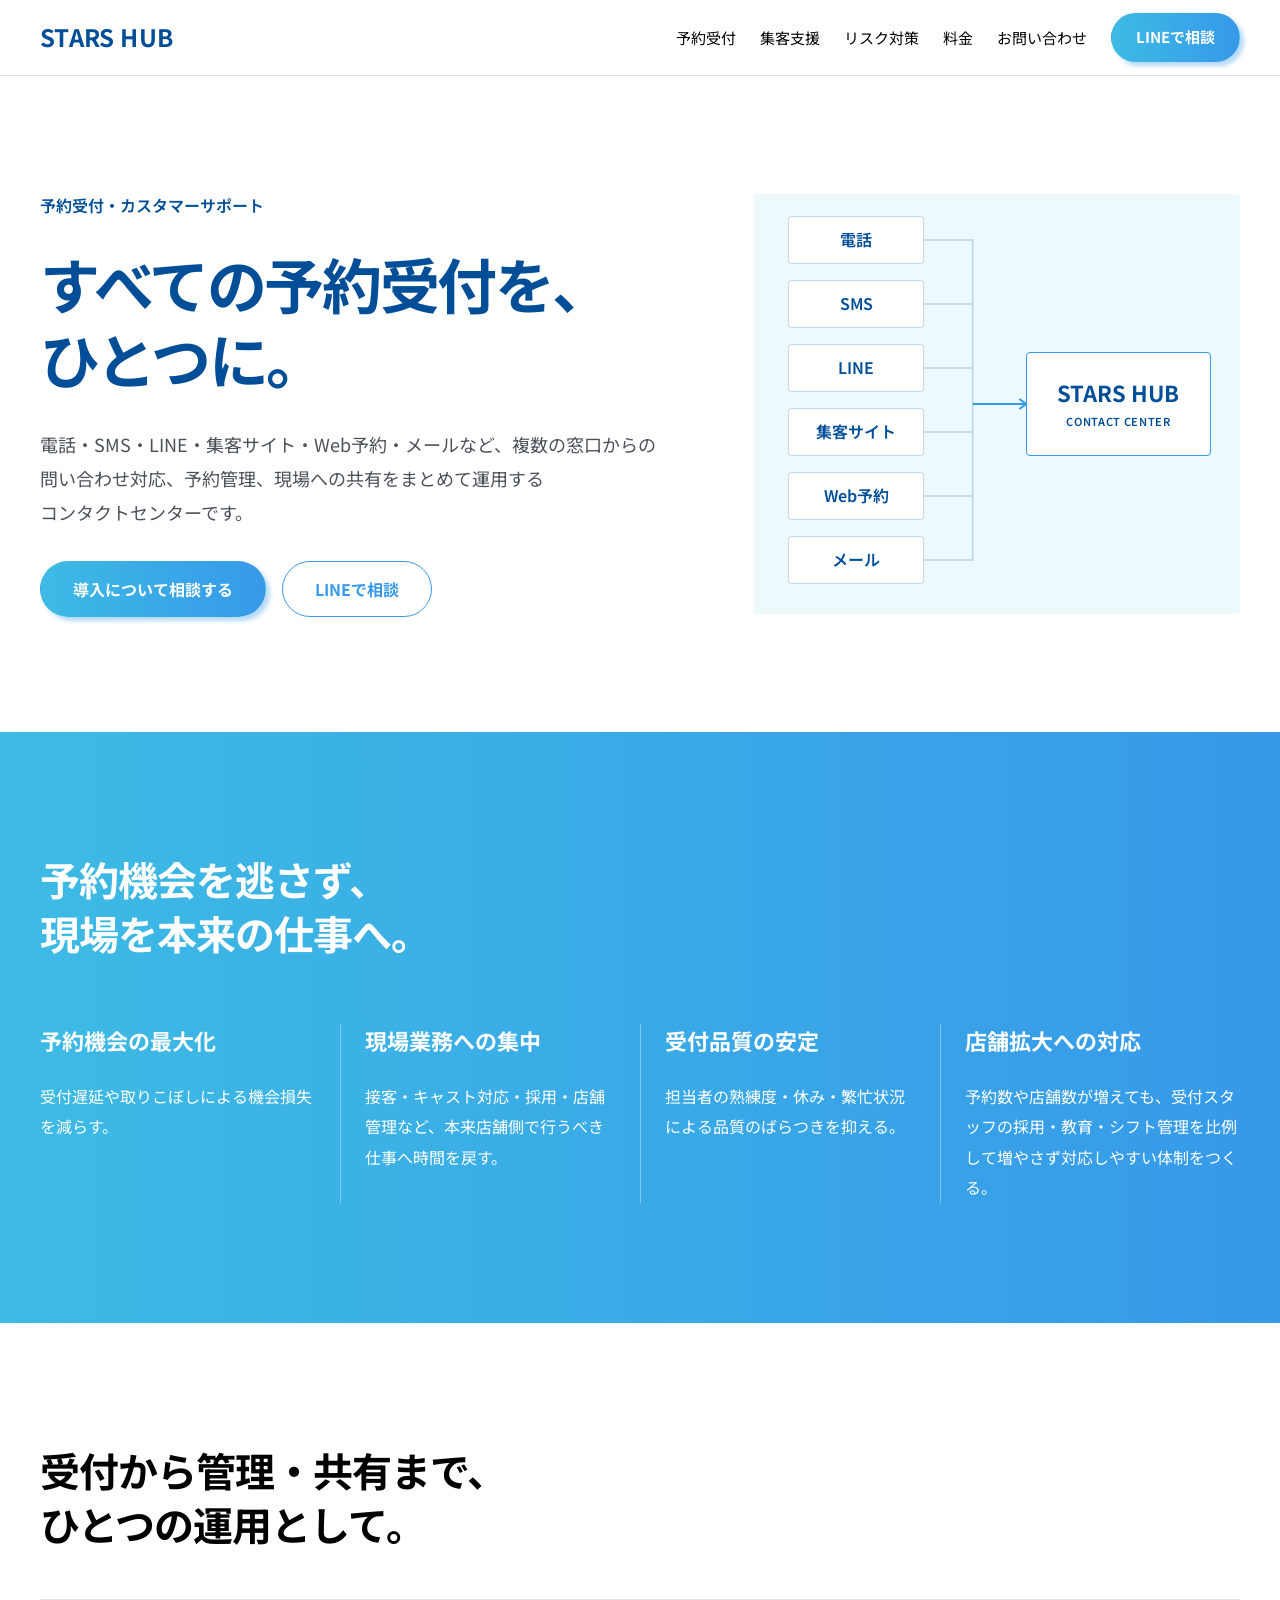
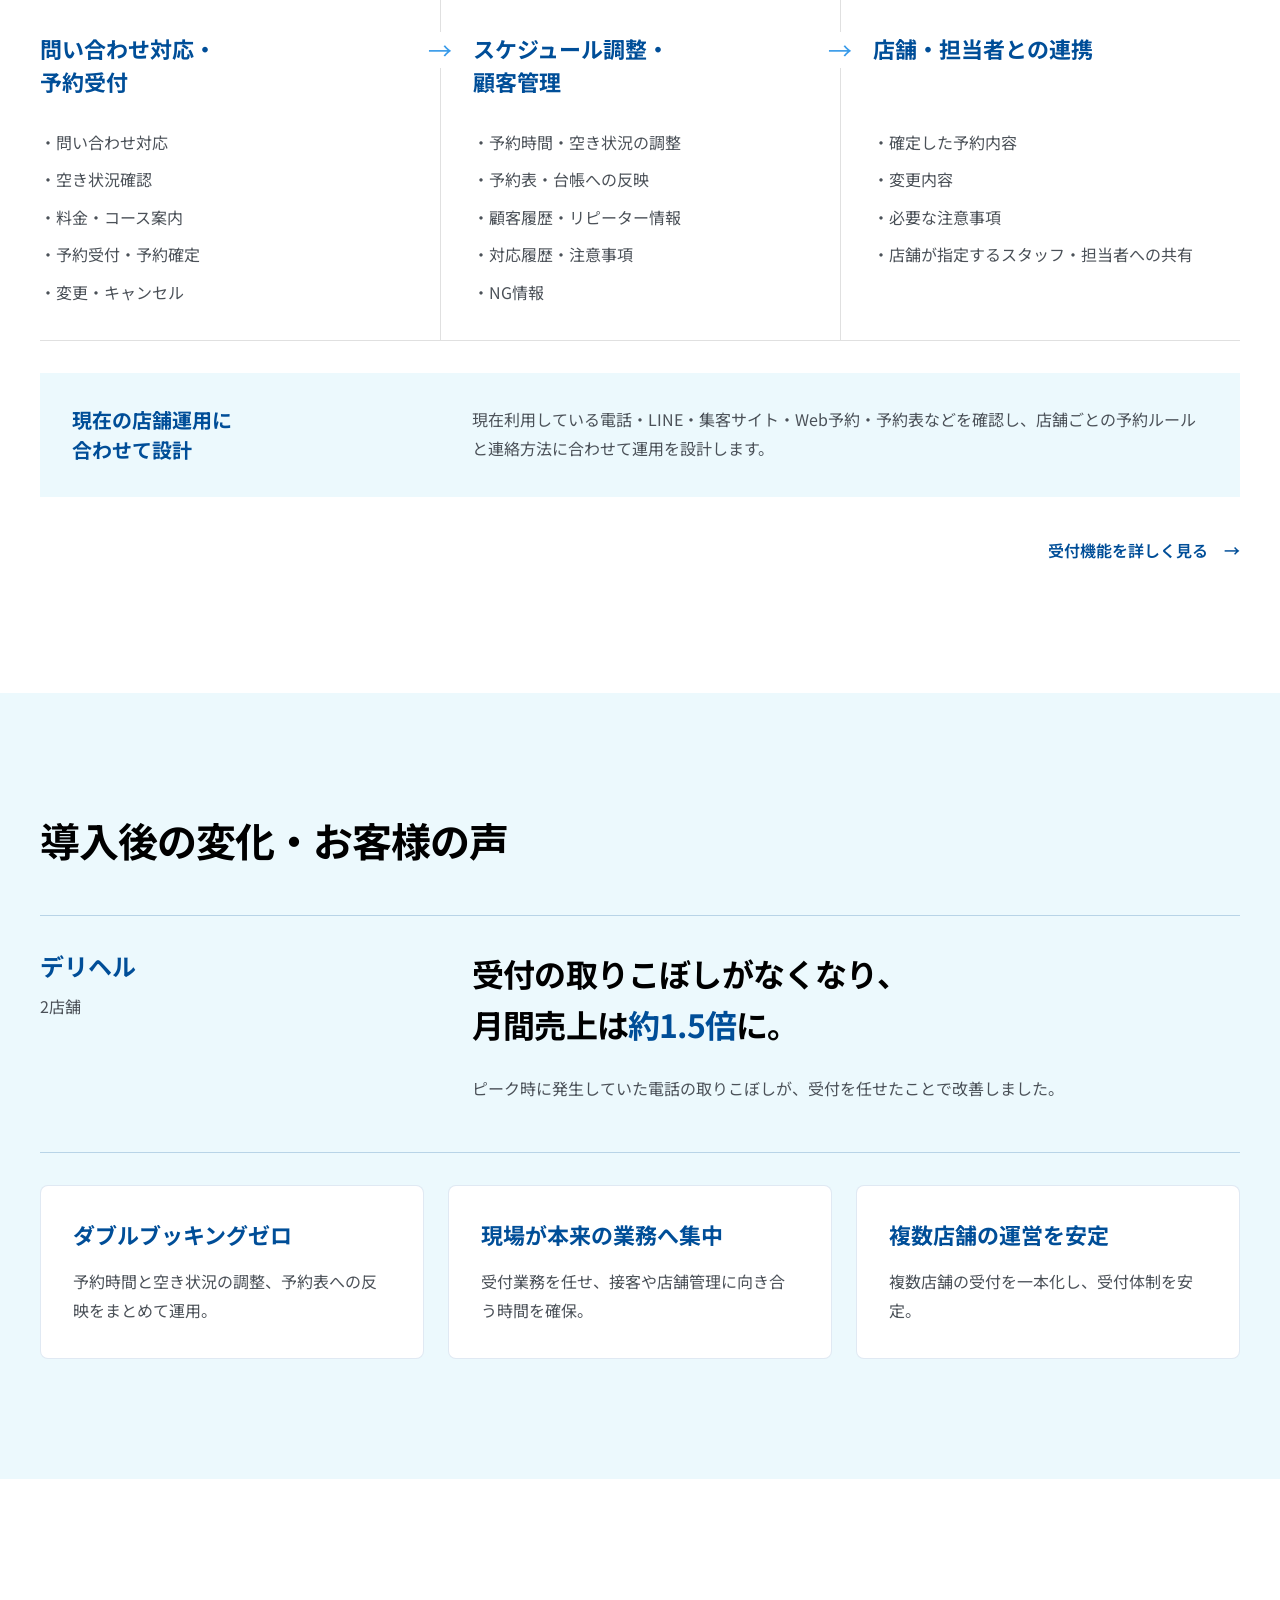
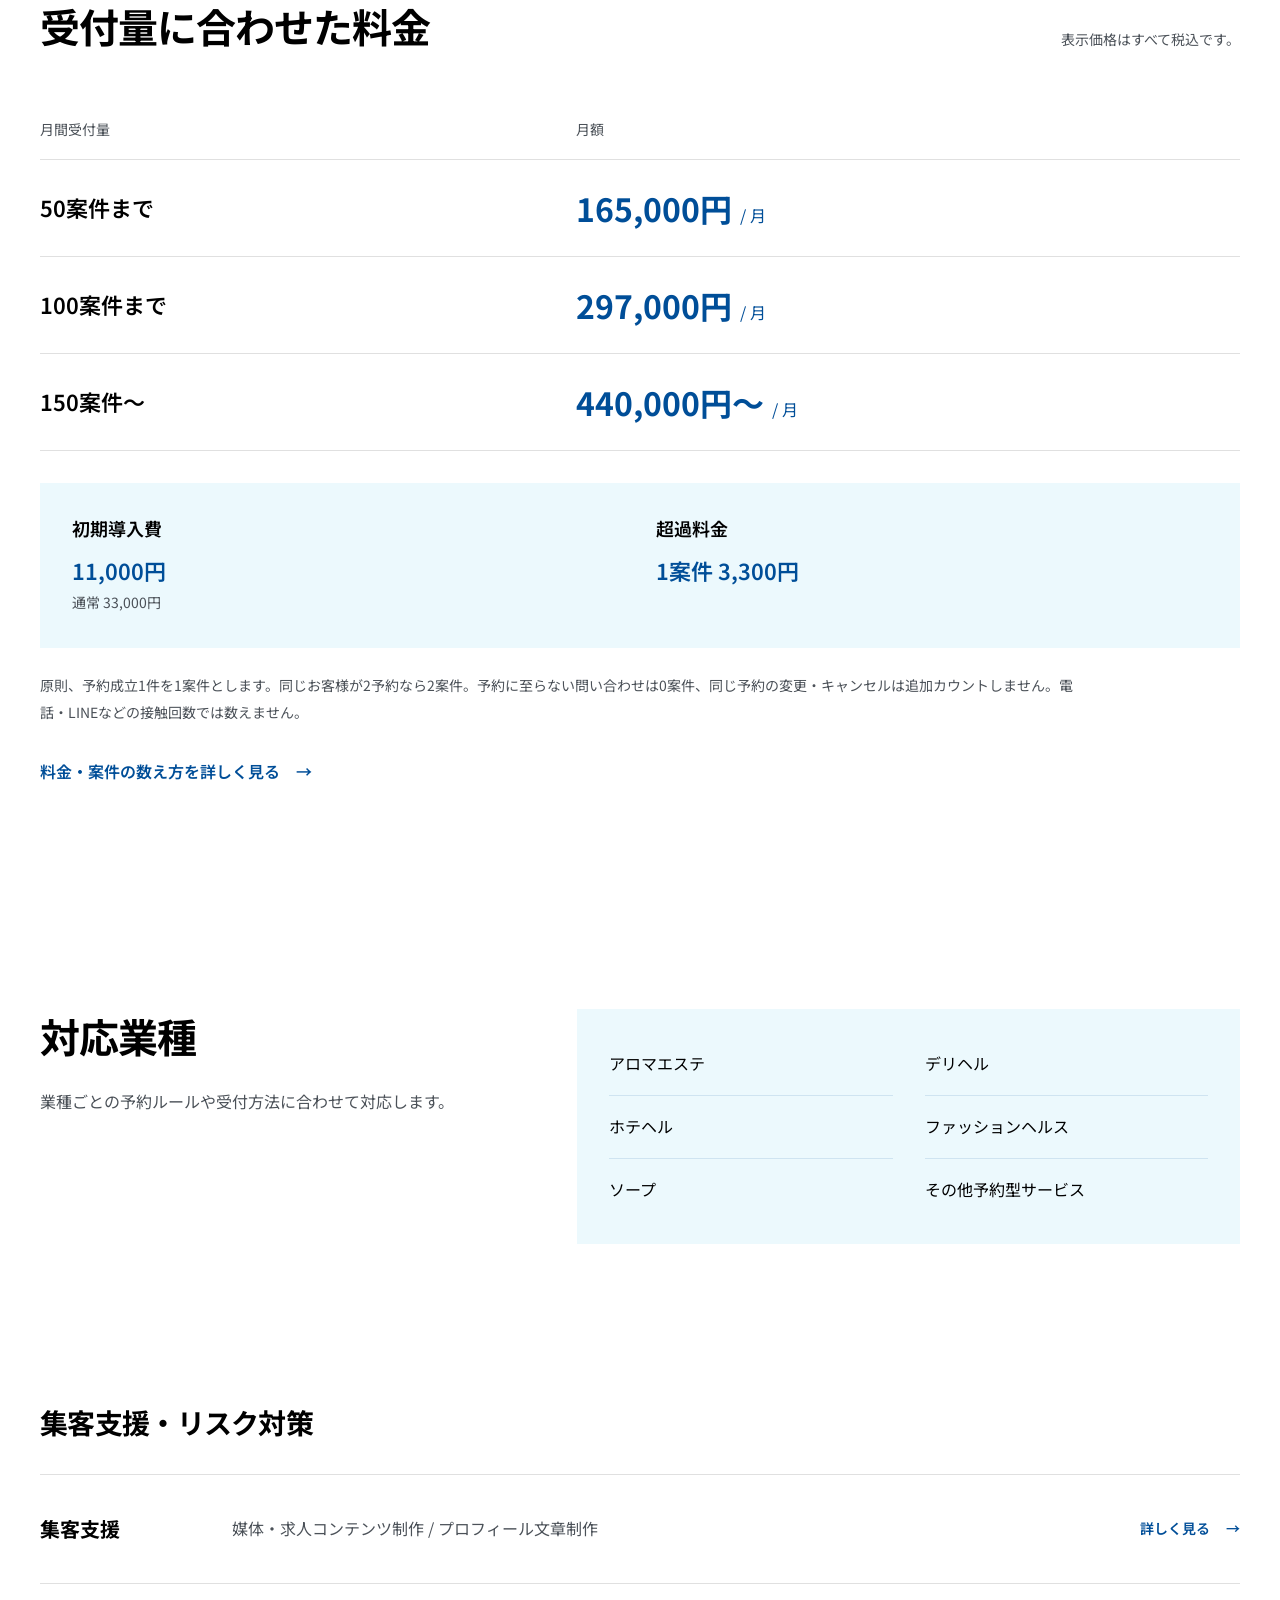
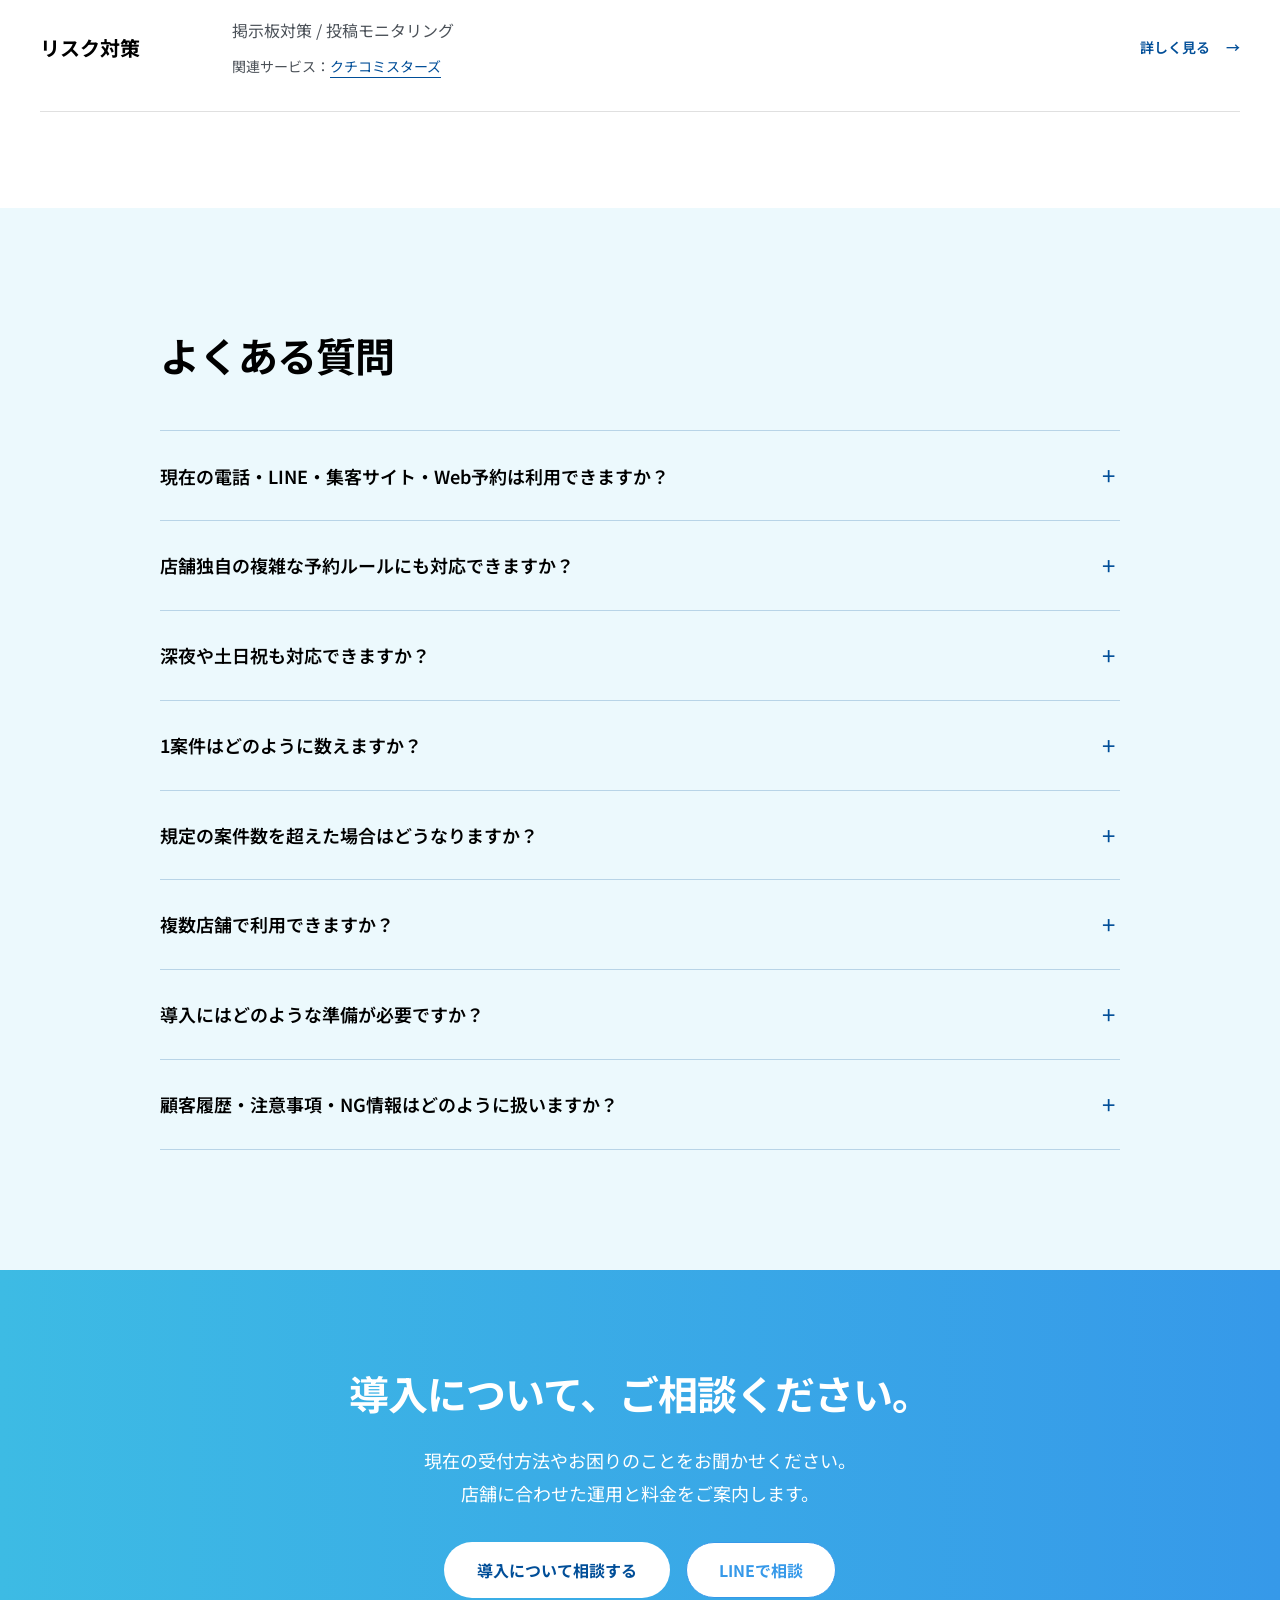
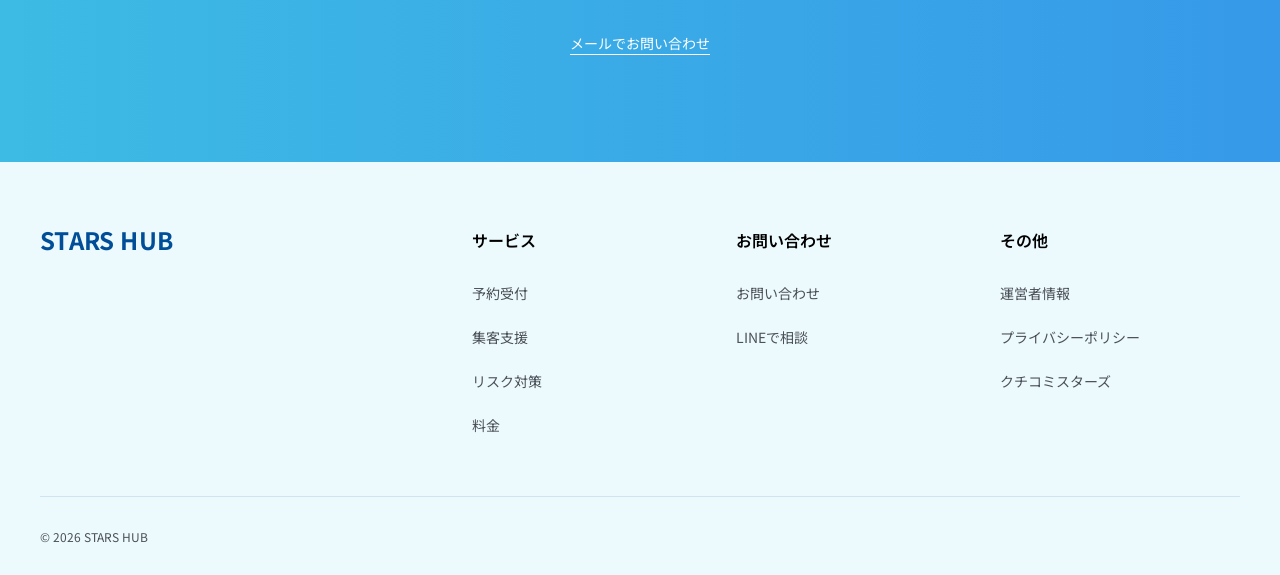
==== commit 1dd7d9eb: "Redesign STARS HUB top page from the final 2026-10-07 specification" ====
--- a/index.html
+++ b/index.html
@@ -8,13 +8,169 @@
   gtag('js', new Date());
   gtag('config', 'G-8S2N18S2YX');
 </script>
-<meta charset="utf-8"><meta name="viewport" content="width=device-width, initial-scale=1"><title>予約受付・カスタマーサポートをまとめて運用 スターズハブ STARS HUB</title><meta name="description" content="電話・SMS・LINE・集客サイト・Web予約・メールの問い合わせ対応から予約調整・確定、店舗への共有まで支援するコンタクトセンター。月額165,000円（税込）から。媒体・求人コンテンツ制作などの集客支援、掲示板対策・投稿モニタリングもご相談いただけます。"><meta name="theme-color" content="#1268E8"><link rel="icon" type="image/svg+xml" href="assets/favicon.svg"><link rel="stylesheet" href="assets/site.css"><script src="assets/site.js" defer></script><link rel="canonical" href="https://killerword.info/"><meta property="og:url" content="https://killerword.info/"><meta property="og:type" content="website"><meta property="og:site_name" content="スターズハブ STARS HUB"><meta property="og:title" content="すべての予約受付を、ひとつに。 スターズハブ"><meta property="og:description" content="電話・SMS・LINE・集客サイト・Web予約・メールの問い合わせ対応から予約調整・確定、店舗への共有まで支援するコンタクトセンター。月額165,000円（税込）から。媒体・求人コンテンツ制作などの集客支援、掲示板対策・投稿モニタリングもご相談いただけます。"><meta property="og:image" content="https://killerword.info/assets/ogp.png"><meta property="og:image:width" content="1200"><meta property="og:image:height" content="630"><meta property="og:image:alt" content="スターズハブ STARS HUB。すべての予約受付を、ひとつに。予約受付・カスタマーサポート、集客支援、評判・リスク対策。"><meta name="twitter:card" content="summary_large_image"><meta name="twitter:title" content="すべての予約受付を、ひとつに。 スターズハブ"><meta name="twitter:description" content="電話・SMS・LINE・集客サイト・Web予約・メールの問い合わせ対応から予約調整・確定、店舗への共有まで支援するコンタクトセンター。月額165,000円（税込）から。媒体・求人コンテンツ制作などの集客支援、掲示板対策・投稿モニタリングもご相談いただけます。"><meta name="twitter:image" content="https://killerword.info/assets/ogp.png"></head>
-<body><a class="skip-link" href="#main">本文へ移動</a><header class="site-header"><div class="container header-inner"><a class="brand" href="./" aria-label="スターズハブ トップ"><svg class="brand-mark" viewBox="0 0 44 44" aria-hidden="true"><g fill="none" stroke="currentColor" stroke-width="2"><path d="m22 6 14 8v16l-14 8-14-8V14Z"></path><path d="M22 6v32M8 14l28 16M8 30l28-16"></path></g><g fill="currentColor"><circle cx="22" cy="6" r="3"></circle><circle cx="36" cy="14" r="3"></circle><circle cx="36" cy="30" r="3"></circle><circle cx="22" cy="38" r="3"></circle><circle cx="8" cy="30" r="3"></circle><circle cx="8" cy="14" r="3"></circle><circle cx="22" cy="22" r="6"></circle></g></svg><span><strong>スターズハブ</strong><small>STARS HUB</small></span></a><button class="menu-toggle" type="button" aria-expanded="false" aria-controls="site-nav" aria-label="メニューを開く"><span></span><span></span></button><nav class="site-nav" id="site-nav" aria-label="メインメニュー"><a href="contact-center/">予約受付</a><a href="reputation/#growth">集客支援</a><a href="reputation/#risk">評判・リスク対策</a><a href="pricing/">料金</a><a href="contact/">お問い合わせ</a><a class="button button-primary header-cta" href="https://lin.ee/X0mxy9O" target="_blank" rel="noopener noreferrer"><svg class="icon" viewBox="0 0 24 24" fill="none" stroke="currentColor" stroke-width="1.7" stroke-linecap="round" stroke-linejoin="round" aria-hidden="true"><path d="M21 11c0 4.4-4 7-8 7l-4 3v-4c-4-1-6-3-6-6 0-4.4 4-8 9-8s9 3.6 9 8Z"></path><path d="M7 11h10"></path></svg>LINEで相談<svg class="button-arrow" viewBox="0 0 24 24" fill="none" stroke="currentColor" stroke-width="1.7" stroke-linecap="round" stroke-linejoin="round" aria-hidden="true"><path d="M4 12h16m-6-6 6 6-6 6"></path></svg></a></nav></div></header>
-<main id="main"><section class="hero"><div class="container hero-layout"><div class="hero-copy"><p class="eyebrow">予約受付・カスタマーサポート</p><h1><span>すべての予約受付を、</span><span class="blue">ひとつに。</span></h1><p class="hero-description">電話・SMS・LINE・集客サイト・Web予約・メールなど、複数の窓口からの問い合わせ対応、予約管理、現場への共有をまとめて運用するコンタクトセンターです。</p><p class="hero-subcopy">店舗ごとの運用に合わせて、<br>予約受付・カスタマーサポートをまとめて対応します。</p><div class="hero-actions"><a class="button button-primary service-cta" href="#services">サービス内容を見る<svg class="button-arrow" viewBox="0 0 24 24" fill="none" stroke="currentColor" stroke-width="1.7" stroke-linecap="round" stroke-linejoin="round" aria-hidden="true"><path d="M4 12h16m-6-6 6 6-6 6"></path></svg></a><a class="button button-outline" href="https://lin.ee/X0mxy9O" target="_blank" rel="noopener noreferrer"><svg class="icon" viewBox="0 0 24 24" fill="none" stroke="currentColor" stroke-width="1.7" stroke-linecap="round" stroke-linejoin="round" aria-hidden="true"><path d="M21 11c0 4.4-4 7-8 7l-4 3v-4c-4-1-6-3-6-6 0-4.4 4-8 9-8s9 3.6 9 8Z"></path><path d="M7 11h10"></path></svg>LINEで相談<svg class="button-arrow" viewBox="0 0 24 24" fill="none" stroke="currentColor" stroke-width="1.7" stroke-linecap="round" stroke-linejoin="round" aria-hidden="true"><path d="M4 12h16m-6-6 6 6-6 6"></path></svg></a></div><a class="hero-price-link" href="#pricing">月額165,000円（税込）から。料金を見る <svg class="icon" viewBox="0 0 24 24" fill="none" stroke="currentColor" stroke-width="1.7" stroke-linecap="round" stroke-linejoin="round" aria-hidden="true"><path d="M4 12h16m-6-6 6 6-6 6"></path></svg></a></div><figure class="hub-diagram" aria-label="電話・SMS・LINE・集客サイト・Web予約・メールをスターズハブに集約し、予約確定・顧客管理・現場共有まで対応する仕組み">
-      <div class="diagram-label"><span class="status-dot"></span> お客様の、さまざまな受付窓口</div>
-      <div class="diagram-channels"><div class="diagram-channel"><svg class="icon" viewBox="0 0 24 24" fill="none" stroke="currentColor" stroke-width="1.7" stroke-linecap="round" stroke-linejoin="round" aria-hidden="true"><path d="M7 3H4a1 1 0 0 0-1 1c0 9.4 7.6 17 17 17a1 1 0 0 0 1-1v-3l-5-2-2 2a14 14 0 0 1-7-7l2-2Z"></path></svg><span>電話</span></div><div class="diagram-channel"><svg class="icon" viewBox="0 0 24 24" fill="none" stroke="currentColor" stroke-width="1.7" stroke-linecap="round" stroke-linejoin="round" aria-hidden="true"><path d="M20 5H4v12h4v4l5-4h7Z"></path><path d="M7 9h10M7 13h6"></path></svg><span>SMS</span></div><div class="diagram-channel"><svg class="icon" viewBox="0 0 24 24" fill="none" stroke="currentColor" stroke-width="1.7" stroke-linecap="round" stroke-linejoin="round" aria-hidden="true"><path d="M21 11c0 4.4-4 7-8 7l-4 3v-4c-4-1-6-3-6-6 0-4.4 4-8 9-8s9 3.6 9 8Z"></path><path d="M7 11h10"></path></svg><span>LINE</span></div><div class="diagram-channel"><svg class="icon" viewBox="0 0 24 24" fill="none" stroke="currentColor" stroke-width="1.7" stroke-linecap="round" stroke-linejoin="round" aria-hidden="true"><rect x="3" y="4" width="18" height="17" rx="2"></rect><path d="M3 9h18M7 14h3M14 14h3M7 17h3M14 17h3"></path></svg><span>集客サイト</span></div><div class="diagram-channel"><svg class="icon" viewBox="0 0 24 24" fill="none" stroke="currentColor" stroke-width="1.7" stroke-linecap="round" stroke-linejoin="round" aria-hidden="true"><circle cx="12" cy="12" r="9"></circle><ellipse cx="12" cy="12" rx="4" ry="9"></ellipse><path d="M3 12h18M5 7h14M5 17h14"></path></svg><span>Web予約</span></div><div class="diagram-channel"><svg class="icon" viewBox="0 0 24 24" fill="none" stroke="currentColor" stroke-width="1.7" stroke-linecap="round" stroke-linejoin="round" aria-hidden="true"><rect x="3" y="5" width="18" height="14" rx="2"></rect><path d="m3 6 9 7 9-7"></path></svg><span>メール</span></div></div><svg class="connector" viewBox="0 0 480 44" preserveaspectratio="none" aria-hidden="true"><g fill="none" stroke="currentColor" stroke-width="1.5"><path d="M80 0v19h320V0M240 0v44M80 19H240"></path></g><path d="m236 38 4 6 4-6" fill="none" stroke="currentColor" stroke-width="1.5"></path></svg>
-      <div class="diagram-hub"><svg class="brand-mark" viewBox="0 0 44 44" aria-hidden="true"><g fill="none" stroke="currentColor" stroke-width="2"><path d="m22 6 14 8v16l-14 8-14-8V14Z"></path><path d="M22 6v32M8 14l28 16M8 30l28-16"></path></g><g fill="currentColor"><circle cx="22" cy="6" r="3"></circle><circle cx="36" cy="14" r="3"></circle><circle cx="36" cy="30" r="3"></circle><circle cx="22" cy="38" r="3"></circle><circle cx="8" cy="30" r="3"></circle><circle cx="8" cy="14" r="3"></circle><circle cx="22" cy="22" r="6"></circle></g></svg><div><strong>スターズハブ</strong><span>予約受付・カスタマーサポート</span></div></div>
-      <div class="diagram-caption">問い合わせ対応から、一連の業務を運用</div>
-      <svg class="connector" viewBox="0 0 480 44" preserveaspectratio="none" aria-hidden="true"><g fill="none" stroke="currentColor" stroke-width="1.5"><path d="M240 0v19H80v25M240 19h160v25M240 19v25m-164-6 4 6 4-6m152 0 4 6 4-6m152 0 4 6 4-6"></path></g></svg><div class="diagram-outputs"><div><svg class="icon" viewBox="0 0 24 24" fill="none" stroke="currentColor" stroke-width="1.7" stroke-linecap="round" stroke-linejoin="round" aria-hidden="true"><rect x="3" y="5" width="18" height="16" rx="2"></rect><path d="M7 3v4M17 3v4M3 10h18m-13 5 3 3 5-5"></path></svg><strong>予約確定</strong></div><div><svg class="icon" viewBox="0 0 24 24" fill="none" stroke="currentColor" stroke-width="1.7" stroke-linecap="round" stroke-linejoin="round" aria-hidden="true"><circle cx="12" cy="7" r="4"></circle><path d="M4 21v-2a8 8 0 0 1 16 0v2M7 21h10"></path></svg><strong>顧客管理</strong></div><div><svg class="icon" viewBox="0 0 24 24" fill="none" stroke="currentColor" stroke-width="1.7" stroke-linecap="round" stroke-linejoin="round" aria-hidden="true"><circle cx="5" cy="12" r="3"></circle><circle cx="19" cy="5" r="3"></circle><circle cx="19" cy="19" r="3"></circle><path d="m8 11 8-5M8 13l8 5"></path></svg><strong>現場共有</strong></div></div>
-      <figcaption>受付をひとつに。必要な情報を、必要な相手へ。</figcaption>
-    </figure></div><div class="container hero-points"><span><svg class="icon" viewBox="0 0 24 24" fill="none" stroke="currentColor" stroke-width="1.7" stroke-linecap="round" stroke-linejoin="round" aria-hidden="true"><path d="m5 12 4 4L19 6"></path></svg>複数の受付窓口に対応</span><span><svg class="icon" viewBox="0 0 24 24" fill="none" stroke="currentColor" stroke-width="1.7" stroke-linecap="round" stroke-linejoin="round" aria-hidden="true"><path d="m5 12 4 4L19 6"></path></svg>予約確定から現場共有まで</span><span><svg class="icon" viewBox="0 0 24 24" fill="none" stroke="currentColor" stroke-width="1.7" stroke-linecap="round" stroke-linejoin="round" aria-hidden="true"><path d="m5 12 4 4L19 6"></path></svg>今の店舗運用を活かして設計</span></div></section><section class="section" id="services"><div class="container"><div class="section-heading"><p class="eyebrow">STARS HUBのサービス</p><h2>受付・集客・評判を、店舗の運用に合わせて。</h2><p>予約受付・カスタマーサポートを主力に、集客支援と評判・リスク対策をご相談いただけます。</p></div><div class="service-overview-grid"><article class="service-area service-area-main"><svg class="feature-icon" viewBox="0 0 24 24" fill="none" stroke="currentColor" stroke-width="1.7" stroke-linecap="round" stroke-linejoin="round" aria-hidden="true"><rect x="3" y="5" width="18" height="16" rx="2"></rect><path d="M7 3v4M17 3v4M3 10h18m-13 5 3 3 5-5"></path></svg><p class="area-label">主力サービス</p><h3>予約受付・<span class="phrase">カスタマーサポート</span></h3><p>問い合わせ対応、予約調整・確定、予約表への反映、店舗・担当者への共有をまとめて運用します。</p><a class="text-link" href="contact-center/">対応内容を見る<svg class="button-arrow" viewBox="0 0 24 24" fill="none" stroke="currentColor" stroke-width="1.7" stroke-linecap="round" stroke-linejoin="round" aria-hidden="true"><path d="M4 12h16m-6-6 6 6-6 6"></path></svg></a></article><article class="service-area "><svg class="feature-icon" viewBox="0 0 24 24" fill="none" stroke="currentColor" stroke-width="1.7" stroke-linecap="round" stroke-linejoin="round" aria-hidden="true"><path d="m16 3 5 5-12 12-6 1 1-6ZM13 6l5 5"></path></svg><p class="area-label">店舗運営を支えるサービス</p><h3>集客支援</h3><p>媒体・求人コンテンツやプロフィール文章を制作。店舗の情報を整理し、伝わる形に整えます。</p><a class="text-link" href="reputation/#growth">制作内容・料金を見る<svg class="button-arrow" viewBox="0 0 24 24" fill="none" stroke="currentColor" stroke-width="1.7" stroke-linecap="round" stroke-linejoin="round" aria-hidden="true"><path d="M4 12h16m-6-6 6 6-6 6"></path></svg></a></article><article class="service-area "><svg class="feature-icon" viewBox="0 0 24 24" fill="none" stroke="currentColor" stroke-width="1.7" stroke-linecap="round" stroke-linejoin="round" aria-hidden="true"><rect x="2" y="4" width="20" height="14" rx="2"></rect><path d="M8 22h8M12 18v4m-7-10 4-4 4 4 5-6"></path></svg><p class="area-label">店舗運営を支えるサービス</p><h3>評判・リスク対策</h3><p>掲示板対策と投稿モニタリングで、店舗に関する情報への対応と状況把握を支援します。</p><a class="text-link" href="reputation/#risk">対策内容・料金を見る<svg class="button-arrow" viewBox="0 0 24 24" fill="none" stroke="currentColor" stroke-width="1.7" stroke-linecap="round" stroke-linejoin="round" aria-hidden="true"><path d="M4 12h16m-6-6 6 6-6 6"></path></svg></a></article></div></div></section><section class="section section-tint" id="reception"><div class="container"><div class="section-heading"><p class="eyebrow">主力サービス：予約受付・カスタマーサポート</p><h2>予約対応から、店舗への共有まで。</h2><p>日々の受付業務を、店舗のルールに沿って運用します。</p></div><div class="feature-grid"><article class="feature-card"><svg class="feature-icon" viewBox="0 0 24 24" fill="none" stroke="currentColor" stroke-width="1.7" stroke-linecap="round" stroke-linejoin="round" aria-hidden="true"><rect x="3" y="5" width="18" height="16" rx="2"></rect><path d="M7 3v4M17 3v4M3 10h18m-13 5 3 3 5-5"></path></svg><h3>予約受付・<span class="phrase">カスタマーサポート</span></h3><p>問い合わせ受付、空き状況確認、料金・コース案内から予約調整・確定まで。変更・キャンセルにも対応し、予約表・台帳へ反映します。</p><div class="mini-example"><span>空き確認・ご案内</span><span>予約調整</span><strong>予約確定</strong><span>変更・キャンセル</span></div></article><article class="feature-card"><svg class="feature-icon" viewBox="0 0 24 24" fill="none" stroke="currentColor" stroke-width="1.7" stroke-linecap="round" stroke-linejoin="round" aria-hidden="true"><path d="m12 2 9 4v6c0 5-9 10-9 10S3 17 3 12V6Z"></path><path d="m8 12 3 3 5-6"></path></svg><h3>顧客情報・対応履歴</h3><p>顧客履歴、リピーター情報、注意事項、NG情報などを店舗単位で扱い、各対応で必要な情報を確認・更新します。</p><div class="mini-record"><span>顧客履歴・リピーター情報</span><span>対応履歴・注意事項</span><strong>店舗ごとのNG情報</strong></div></article><article class="feature-card"><svg class="feature-icon" viewBox="0 0 24 24" fill="none" stroke="currentColor" stroke-width="1.7" stroke-linecap="round" stroke-linejoin="round" aria-hidden="true"><circle cx="5" cy="12" r="3"></circle><circle cx="19" cy="5" r="3"></circle><circle cx="19" cy="19" r="3"></circle><path d="m8 11 8-5M8 13l8 5"></path></svg><h3>店舗・担当者への共有</h3><p>予約内容、変更点、必要な注意事項を、店舗ごとに決めた相手へ共有します。店舗スタッフなど、現在の連絡方法に合わせて運用します。</p><div class="mini-record"><strong>予約内容・変更点・注意事項</strong><span>店舗が指定する共有先へ</span></div></article></div><p class="fine-print">顧客情報・対応履歴・注意事項・NG情報は、原則として店舗単位で扱います。</p><div class="operation-note"><h3>今の受付環境に合わせて、運用方法を設計。</h3><p>現在利用している電話・LINE・集客サイト・Web予約・予約表などを確認し、店舗ごとの予約ルールと連絡方法に合わせて対応方法を決めます。</p><p class="fine-print">集客サイトは外部の掲載・集客媒体からの受付、Web予約は自社サイトやオンライン予約システムから直接入る受付です。</p></div><div class="section-link"><a class="button button-outline" href="contact-center/">予約受付の対応内容を見る<svg class="button-arrow" viewBox="0 0 24 24" fill="none" stroke="currentColor" stroke-width="1.7" stroke-linecap="round" stroke-linejoin="round" aria-hidden="true"><path d="M4 12h16m-6-6 6 6-6 6"></path></svg></a></div></div></section><section class="section" id="flow"><div class="container"><div class="section-heading"><p class="eyebrow">日々の業務フロー</p><h2>問い合わせから、予約確定・現場共有まで。</h2></div><ol class="workflow workflow-three"><li class="flow-step"><div class="step-top"><span class="step-number">01</span><svg class="icon" viewBox="0 0 24 24" fill="none" stroke="currentColor" stroke-width="1.7" stroke-linecap="round" stroke-linejoin="round" aria-hidden="true"><rect x="3" y="5" width="18" height="16" rx="2"></rect><path d="M7 3v4M17 3v4M3 10h18m-13 5 3 3 5-5"></path></svg></div><h3>問い合わせ・予約対応</h3><p>空き確認、料金・コース案内、予約調整・確定、変更・キャンセルに対応します。</p></li><li class="flow-step"><div class="step-top"><span class="step-number">02</span><svg class="icon" viewBox="0 0 24 24" fill="none" stroke="currentColor" stroke-width="1.7" stroke-linecap="round" stroke-linejoin="round" aria-hidden="true"><path d="m12 2 9 4v6c0 5-9 10-9 10S3 17 3 12V6Z"></path><path d="m8 12 3 3 5-6"></path></svg></div><h3>予約内容を反映</h3><p>予約内容や必要な情報を、店舗の予約表・台帳へ反映します。</p></li><li class="flow-step"><div class="step-top"><span class="step-number">03</span><svg class="icon" viewBox="0 0 24 24" fill="none" stroke="currentColor" stroke-width="1.7" stroke-linecap="round" stroke-linejoin="round" aria-hidden="true"><circle cx="5" cy="12" r="3"></circle><circle cx="19" cy="5" r="3"></circle><circle cx="19" cy="19" r="3"></circle><path d="m8 11 8-5M8 13l8 5"></path></svg></div><h3>店舗・担当者へ共有</h3><p>予約内容、変更点、注意事項などを、必要な相手へ共有します。</p></li></ol><p class="fine-print">顧客履歴・リピーター情報・注意事項・NG情報は、各対応で確認・更新する共通情報です。変更・キャンセル時も、予約内容と共有情報を更新します。</p></div></section><section class="section section-tint" id="pricing"><div class="container"><div class="section-heading "><p class="eyebrow">予約受付・カスタマーサポートの料金</p><h2>店舗の受付量に合わせて選べる、3つのプラン。</h2><p>受付量に合わせて比較できる、税込の月額プランです。</p></div><div class="plan-common"><h3>全プラン共通の対応内容</h3><ul><li>予約受付・カスタマーサポート</li><li>顧客情報・対応履歴・注意事項の確認と記録</li><li>店舗・担当者への共有</li></ul></div><div class="plans"><article class="plan "><h3>ベース</h3><p class="price-label">月額・税込</p><p class="plan-price"><strong>165,000</strong><span>円</span></p><p class="plan-volume">月<strong>50</strong>案件まで</p><a class="button button-outline" href="https://lin.ee/X0mxy9O" target="_blank" rel="noopener noreferrer"><svg class="icon" viewBox="0 0 24 24" fill="none" stroke="currentColor" stroke-width="1.7" stroke-linecap="round" stroke-linejoin="round" aria-hidden="true"><path d="M21 11c0 4.4-4 7-8 7l-4 3v-4c-4-1-6-3-6-6 0-4.4 4-8 9-8s9 3.6 9 8Z"></path><path d="M7 11h10"></path></svg>LINEで相談<svg class="button-arrow" viewBox="0 0 24 24" fill="none" stroke="currentColor" stroke-width="1.7" stroke-linecap="round" stroke-linejoin="round" aria-hidden="true"><path d="M4 12h16m-6-6 6 6-6 6"></path></svg></a></article><article class="plan recommended"><span class="recommend-label">おすすめ</span><h3>スタンダード</h3><p class="price-label">月額・税込</p><p class="plan-price"><strong>297,000</strong><span>円</span></p><p class="plan-volume">月<strong>100</strong>案件まで</p><a class="button button-primary" href="https://lin.ee/X0mxy9O" target="_blank" rel="noopener noreferrer"><svg class="icon" viewBox="0 0 24 24" fill="none" stroke="currentColor" stroke-width="1.7" stroke-linecap="round" stroke-linejoin="round" aria-hidden="true"><path d="M21 11c0 4.4-4 7-8 7l-4 3v-4c-4-1-6-3-6-6 0-4.4 4-8 9-8s9 3.6 9 8Z"></path><path d="M7 11h10"></path></svg>LINEで相談<svg class="button-arrow" viewBox="0 0 24 24" fill="none" stroke="currentColor" stroke-width="1.7" stroke-linecap="round" stroke-linejoin="round" aria-hidden="true"><path d="M4 12h16m-6-6 6 6-6 6"></path></svg></a></article><article class="plan "><h3>カスタム</h3><p class="price-label">月額・税込</p><p class="plan-price"><strong>440,000</strong><span>円〜</span></p><p class="plan-volume">月<strong>150</strong>案件〜</p><a class="button button-outline" href="https://lin.ee/X0mxy9O" target="_blank" rel="noopener noreferrer"><svg class="icon" viewBox="0 0 24 24" fill="none" stroke="currentColor" stroke-width="1.7" stroke-linecap="round" stroke-linejoin="round" aria-hidden="true"><path d="M21 11c0 4.4-4 7-8 7l-4 3v-4c-4-1-6-3-6-6 0-4.4 4-8 9-8s9 3.6 9 8Z"></path><path d="M7 11h10"></path></svg>LINEで相談<svg class="button-arrow" viewBox="0 0 24 24" fill="none" stroke="currentColor" stroke-width="1.7" stroke-linecap="round" stroke-linejoin="round" aria-hidden="true"><path d="M4 12h16m-6-6 6 6-6 6"></path></svg></a></article></div><div class="fee-details fee-details-single"><div class="setup-fee"><div><h3>初期導入費</h3><p>予約ルール・対応方法・連絡先・顧客情報の扱いを確認し、店舗に合わせた受付フローを設計します。</p></div><div class="setup-price"><span>導入キャンペーン</span><p><strong>11,000</strong>円</p><small>通常 33,000円</small></div></div></div><p class="fine-print pricing-terms">表示価格はすべて税込です。標準案件数を超えた場合は1案件3,300円。原則として予約成立1件を1案件とし、電話・メッセージの回数では数えません。<br>1屋号・1受付運用単位を1店舗の目安とし、複数店舗は個別に設計・見積します。</p><div class="section-link"><a class="button button-outline" href="pricing/">料金・1案件の数え方を見る<svg class="button-arrow" viewBox="0 0 24 24" fill="none" stroke="currentColor" stroke-width="1.7" stroke-linecap="round" stroke-linejoin="round" aria-hidden="true"><path d="M4 12h16m-6-6 6 6-6 6"></path></svg></a></div></div></section><section class="section industries-section" id="industries"><div class="container"><div class="section-heading"><p class="eyebrow">対応業種</p><h2>ご希望のサービスに合わせて、店舗を支援。</h2><p>業種ごとの予約ルールや掲載媒体、情報の扱いに合わせて対応します。</p></div><div class="industry-groups"><article class="industry-group"><h3>予約受付・<span class="phrase">カスタマーサポート向け</span></h3><ul class="industry-tags"><li>アロマエステ</li><li>デリヘル</li><li>ホテヘル</li><li>ファッションヘルス</li><li>ソープ</li><li>その他予約型サービス</li></ul><p>アロマエステはメンズエステ等を含む業界上の呼称です。その他予約型サービスには、一般のリラクゼーションサロン等も含みます。</p></article><article class="industry-group"><h3>集客支援・評判／リスク対策向け</h3><ul class="industry-tags"><li>キャバクラ・ラウンジ</li><li>ガールズバー</li><li>ホストクラブ</li></ul><p>上記のアロマエステ、デリヘル、ホテヘル、ファッションヘルス、ソープ等も対象です。</p></article></div></div></section><section class="section section-tint" id="onboarding"><div class="container"><div class="section-heading"><p class="eyebrow">導入の流れ</p><h2>運用を確認してから、受付をスタート。</h2></div><ol class="onboard"><li><span class="step-number">01</span><h3>ヒアリング</h3><p>現在の受付方法、予約ルール、ご希望の業務を確認します。</p></li><li><span class="step-number">02</span><h3>初期導入・受付フロー設計</h3><p>対応方法、連絡先、顧客情報の扱い、必要な権限や設定を整理します。</p></li><li><span class="step-number">03</span><h3>運用確認</h3><p>受付方法、予約表への反映、共有内容、店舗側の判断が必要な場合の連絡先を確認します。</p></li><li><span class="step-number">04</span><h3>運用開始</h3><p>合意した受付フローに沿って、日々の対応を開始します。</p></li></ol><p class="fine-print">予約受付・カスタマーサポートは、最短即日で導入準備を開始可能です。実際の運用開始日は、電話・LINE・集客サイト・Web予約・メール、権限設定、店舗ルール等に応じて個別にご案内します。</p></div></section><section class="section" id="support"><div class="container"><div class="section-heading"><p class="eyebrow">集客支援・評判／リスク対策</p><h2>情報発信と、投稿への対応を支援。</h2><p>予約受付とあわせて、ご希望の業務を相談できます。</p></div><div class="support-grid"><article class="support-card"><svg class="feature-icon" viewBox="0 0 24 24" fill="none" stroke="currentColor" stroke-width="1.7" stroke-linecap="round" stroke-linejoin="round" aria-hidden="true"><path d="m16 3 5 5-12 12-6 1 1-6ZM13 6l5 5"></path></svg><div><h3>集客支援</h3><p>媒体・求人コンテンツ制作、プロフィール文章制作。掲載媒体や目的に合わせて、店舗の情報を伝わる形に整えます。</p><p class="support-price">媒体向けコンテンツ <strong>10件27,500円～</strong></p><p class="support-price">プロフィール文章 <strong>標準7,700円</strong></p><a class="text-link" href="reputation/#growth">制作内容・料金を見る<svg class="button-arrow" viewBox="0 0 24 24" fill="none" stroke="currentColor" stroke-width="1.7" stroke-linecap="round" stroke-linejoin="round" aria-hidden="true"><path d="M4 12h16m-6-6 6 6-6 6"></path></svg></a></div></article><article class="support-card"><svg class="feature-icon" viewBox="0 0 24 24" fill="none" stroke="currentColor" stroke-width="1.7" stroke-linecap="round" stroke-linejoin="round" aria-hidden="true"><rect x="2" y="4" width="20" height="14" rx="2"></rect><path d="M8 22h8M12 18v4m-7-10 4-4 4 4 5-6"></path></svg><div><h3>評判・リスク対策</h3><p>掲示板対策、投稿モニタリング。店舗に関する投稿の状況を確認し、必要な対応と情報把握を支援します。</p><p class="support-price">掲示板対策 <strong>初回100件9,900円</strong></p><p class="support-price">投稿モニタリング <strong>月額22,000円～</strong></p><a class="text-link" href="reputation/#risk">対策内容・料金を見る<svg class="button-arrow" viewBox="0 0 24 24" fill="none" stroke="currentColor" stroke-width="1.7" stroke-linecap="round" stroke-linejoin="round" aria-hidden="true"><path d="M4 12h16m-6-6 6 6-6 6"></path></svg></a></div></article></div><p class="fine-print">表示価格はすべて税込です。集客支援・評判／リスク対策は、内容確認後、最短即日着手可能です。</p></div></section><section class="related-section"><div class="container related-box"><div><p class="eyebrow">関連する専門サービス</p><h2>Google口コミ対策は「クチコミスターズ」へ</h2><p>実店舗のGoogle口コミ獲得・運用は、専門サービス「クチコミスターズ」で対応しています。</p></div><a class="button button-outline" href="https://kuchikomi-stars.com/" target="_blank" rel="noopener noreferrer">クチコミスターズを見る <svg class="button-arrow" viewBox="0 0 24 24" fill="none" stroke="currentColor" stroke-width="1.7" stroke-linecap="round" stroke-linejoin="round" aria-hidden="true"><path d="M4 12h16m-6-6 6 6-6 6"></path></svg></a></div></section><section class="section" id="faq"><div class="container faq-layout"><div class="section-heading"><p class="eyebrow">導入・ご相談の前に</p><h2>よくある質問</h2></div><div class="faq-list"><details><summary><span class="q-mark">Q</span><span>どこまで任せられますか？</span><span class="faq-toggle" aria-hidden="true"></span></summary><div class="faq-answer"><span class="a-mark">A</span><p>問い合わせ受付、空き確認、料金・コース案内、予約調整・確定、変更・キャンセル、予約表・台帳への反映、店舗・担当者への共有に対応します。顧客履歴・注意事項・NG情報等は各対応で確認・更新します。具体的な対応方法は店舗のルールと利用環境に合わせて設計します。</p></div></details><details><summary><span class="q-mark">Q</span><span>現在の予約システムやLINEは使えますか？</span><span class="faq-toggle" aria-hidden="true"></span></summary><div class="faq-answer"><span class="a-mark">A</span><p>現在店舗で利用しているLINE、集客サイト、Web予約、予約表などの受付環境を確認し、既存運用を活かした対応方法をご案内します。使用する管理画面や権限、店舗の運用方法に合わせて対応範囲を決めます。</p></div></details><details><summary><span class="q-mark">Q</span><span>電話以外の問い合わせにも対応できますか？</span><span class="faq-toggle" aria-hidden="true"></span></summary><div class="faq-answer"><span class="a-mark">A</span><p>電話・SMS・LINE・集客サイト・Web予約・メールなど、複数の受付窓口に対応します。集客サイトは外部の掲載・集客媒体経由、Web予約は自社サイトやオンライン予約システムから直接入る受付です。</p></div></details><details><summary><span class="q-mark">Q</span><span>対応時間は決まっていますか？</span><span class="faq-toggle" aria-hidden="true"></span></summary><div class="faq-answer"><span class="a-mark">A</span><p>対応時間は店舗の営業時間やご希望に合わせて個別に設定します。深夜・祝日の運用もご相談いただけます。</p></div></details><details><summary><span class="q-mark">Q</span><span>顧客情報や注意事項はどのように扱いますか？</span><span class="faq-toggle" aria-hidden="true"></span></summary><div class="faq-answer"><span class="a-mark">A</span><p>顧客情報、予約履歴、対応履歴、リピーター情報、注意事項、NG情報などは原則として店舗単位で扱います。必要な情報を各対応で確認・更新し、合意した共有先へ伝えます。保存期間や閲覧権限等は契約・初期導入時の運用設計で決めます。詳しくは<a href="privacy/">プライバシーポリシー</a>をご確認ください。</p></div></details><details><summary><span class="q-mark">Q</span><span>月額以外の費用と、案件の数え方を教えてください。</span><span class="faq-toggle" aria-hidden="true"></span></summary><div class="faq-answer"><span class="a-mark">A</span><p>初期導入費は通常33,000円、導入キャンペーン11,000円です。標準案件数の超過は1案件3,300円。原則として予約成立1件を1案件とし、予約に至らない問い合わせは0案件、同一予約の変更・キャンセルは追加カウントなしです。すべて税込。詳しくは<a href="pricing/#case">料金と1案件の数え方</a>をご覧ください。</p></div></details><details><summary><span class="q-mark">Q</span><span>相談時には何を伝えればよいですか？</span><span class="faq-toggle" aria-hidden="true"></span></summary><div class="faq-answer"><span class="a-mark">A</span><p>ご希望のサービスと、現在の受付方法・掲載媒体・困っていることをお聞かせください。予約受付の場合は、料金・コース、予約ルール、予約表、担当者への連絡方法等も確認します。分かる範囲で構いません。</p></div></details></div></div></section><section class="final-cta"><div class="container"><p class="eyebrow">STARS HUBへのご相談</p><h2>ご希望の業務について、ご相談ください。</h2><p>予約受付・カスタマーサポート、集客支援、評判・リスク対策など、<br>ご希望の内容をお聞かせください。対応内容と料金をご案内します。</p><div class="cta-actions"><a class="button button-primary" href="https://lin.ee/X0mxy9O" target="_blank" rel="noopener noreferrer"><svg class="icon" viewBox="0 0 24 24" fill="none" stroke="currentColor" stroke-width="1.7" stroke-linecap="round" stroke-linejoin="round" aria-hidden="true"><path d="M21 11c0 4.4-4 7-8 7l-4 3v-4c-4-1-6-3-6-6 0-4.4 4-8 9-8s9 3.6 9 8Z"></path><path d="M7 11h10"></path></svg>LINEで相談<svg class="button-arrow" viewBox="0 0 24 24" fill="none" stroke="currentColor" stroke-width="1.7" stroke-linecap="round" stroke-linejoin="round" aria-hidden="true"><path d="M4 12h16m-6-6 6 6-6 6"></path></svg></a><a class="button button-white" href="mailto:m-asakura@killerword.info"><svg class="icon" viewBox="0 0 24 24" fill="none" stroke="currentColor" stroke-width="1.7" stroke-linecap="round" stroke-linejoin="round" aria-hidden="true"><rect x="3" y="5" width="18" height="14" rx="2"></rect><path d="m3 6 9 7 9-7"></path></svg>メールでお問い合わせ<svg class="button-arrow" viewBox="0 0 24 24" fill="none" stroke="currentColor" stroke-width="1.7" stroke-linecap="round" stroke-linejoin="round" aria-hidden="true"><path d="M4 12h16m-6-6 6 6-6 6"></path></svg></a></div></div></section></main><footer class="site-footer"><div class="container footer-main"><div class="footer-brand"><a class="brand" href="./" aria-label="スターズハブ トップ"><svg class="brand-mark" viewBox="0 0 44 44" aria-hidden="true"><g fill="none" stroke="currentColor" stroke-width="2"><path d="m22 6 14 8v16l-14 8-14-8V14Z"></path><path d="M22 6v32M8 14l28 16M8 30l28-16"></path></g><g fill="currentColor"><circle cx="22" cy="6" r="3"></circle><circle cx="36" cy="14" r="3"></circle><circle cx="36" cy="30" r="3"></circle><circle cx="22" cy="38" r="3"></circle><circle cx="8" cy="30" r="3"></circle><circle cx="8" cy="14" r="3"></circle><circle cx="22" cy="22" r="6"></circle></g></svg><span><strong>スターズハブ</strong><small>STARS HUB</small></span></a><p>すべての予約受付を、ひとつに。</p></div><nav class="footer-nav" aria-label="フッターメニュー"><div><strong>サービス</strong><a href="contact-center/">予約受付</a><a href="reputation/#growth">集客支援</a><a href="reputation/#risk">評判・リスク対策</a><a href="pricing/">料金</a><a href="#faq">よくある質問</a></div><div><strong>お問い合わせ</strong><a href="contact/">お問い合わせ</a><a href="https://lin.ee/X0mxy9O" target="_blank" rel="noopener noreferrer">LINE</a><a href="mailto:m-asakura@killerword.info">メールでお問い合わせ</a></div><div><strong>運営情報</strong><a href="privacy/">プライバシーポリシー</a><a href="legal/">運営者情報</a><span class="footer-related">関連サービス</span><a href="https://kuchikomi-stars.com/" target="_blank" rel="noopener noreferrer">クチコミスターズ</a></div></nav></div><div class="container footer-bottom"><small>© 2026 スターズハブ</small></div></footer><div class="mobile-cta"><a class="button button-primary" href="https://lin.ee/X0mxy9O" target="_blank" rel="noopener noreferrer"><svg class="icon" viewBox="0 0 24 24" fill="none" stroke="currentColor" stroke-width="1.7" stroke-linecap="round" stroke-linejoin="round" aria-hidden="true"><path d="M21 11c0 4.4-4 7-8 7l-4 3v-4c-4-1-6-3-6-6 0-4.4 4-8 9-8s9 3.6 9 8Z"></path><path d="M7 11h10"></path></svg>LINEで相談<svg class="button-arrow" viewBox="0 0 24 24" fill="none" stroke="currentColor" stroke-width="1.7" stroke-linecap="round" stroke-linejoin="round" aria-hidden="true"><path d="M4 12h16m-6-6 6 6-6 6"></path></svg></a></div></body></html>
+<meta charset="utf-8"><meta name="viewport" content="width=device-width, initial-scale=1"><title>予約受付・カスタマーサポートをまとめて運用 スターズハブ STARS HUB</title><meta name="description" content="電話・SMS・LINE・集客サイト・Web予約・メールの問い合わせ対応から予約調整・確定、店舗への共有まで支援するコンタクトセンター。月額165,000円（税込）から。媒体・求人コンテンツ制作などの集客支援、掲示板対策・投稿モニタリングもご相談いただけます。"><meta name="theme-color" content="#004E98"><link rel="icon" type="image/svg+xml" href="assets/favicon.svg"><link rel="stylesheet" href="assets/top.css"><script src="assets/top.js" defer></script><link rel="canonical" href="https://killerword.info/"><meta property="og:url" content="https://killerword.info/"><meta property="og:type" content="website"><meta property="og:site_name" content="スターズハブ STARS HUB"><meta property="og:title" content="すべての予約受付を、ひとつに。 スターズハブ"><meta property="og:description" content="電話・SMS・LINE・集客サイト・Web予約・メールの問い合わせ対応から予約調整・確定、店舗への共有まで支援するコンタクトセンター。月額165,000円（税込）から。媒体・求人コンテンツ制作などの集客支援、掲示板対策・投稿モニタリングもご相談いただけます。"><meta property="og:image" content="https://killerword.info/assets/ogp.png"><meta property="og:image:width" content="1200"><meta property="og:image:height" content="630"><meta property="og:image:alt" content="スターズハブ STARS HUB。すべての予約受付を、ひとつに。予約受付・カスタマーサポート、集客支援、評判・リスク対策。"><meta name="twitter:card" content="summary_large_image"><meta name="twitter:title" content="すべての予約受付を、ひとつに。 スターズハブ"><meta name="twitter:description" content="電話・SMS・LINE・集客サイト・Web予約・メールの問い合わせ対応から予約調整・確定、店舗への共有まで支援するコンタクトセンター。月額165,000円（税込）から。媒体・求人コンテンツ制作などの集客支援、掲示板対策・投稿モニタリングもご相談いただけます。"><meta name="twitter:image" content="https://killerword.info/assets/ogp.png"><link rel="preconnect" href="https://fonts.googleapis.com"><link rel="preconnect" href="https://fonts.gstatic.com" crossorigin><link href="https://fonts.googleapis.com/css2?family=Noto+Sans+JP:wght@400;600;700&amp;display=swap" rel="stylesheet"></head>
+<body>
+  <a class="skip-link" href="#main">本文へ移動</a>
+  <header class="site-header">
+    <div class="container header-inner">
+      <a class="brand" href="./" aria-label="STARS HUB トップ">STARS HUB</a>
+      <div class="header-actions">
+        <a class="button button-primary header-cta" href="https://lin.ee/X0mxy9O" target="_blank" rel="noopener noreferrer">LINEで相談</a>
+        <button class="menu-toggle" type="button" aria-expanded="false" aria-controls="site-nav" aria-label="メニューを開く"><span></span><span></span></button>
+      </div>
+      <nav class="site-nav" id="site-nav" aria-label="メインメニュー">
+        <a href="contact-center/">予約受付</a>
+        <a href="reputation/#growth">集客支援</a>
+        <a href="reputation/#risk">リスク対策</a>
+        <a href="pricing/">料金</a>
+        <a href="contact/">お問い合わせ</a>
+        <a class="button button-primary header-cta" href="https://lin.ee/X0mxy9O" target="_blank" rel="noopener noreferrer">LINEで相談</a>
+      </nav>
+    </div>
+  </header>
+  <main id="main">
+    <section class="hero" aria-labelledby="hero-title">
+      <div class="container hero-layout">
+        <div class="hero-copy">
+          <p class="hero-kicker">予約受付・カスタマーサポート</p>
+          <h1 id="hero-title"><span class="hero-lead"><span>すべての</span><span>予約受付を、</span></span><span>ひとつに。</span></h1>
+          <p class="hero-description">電話・SMS・LINE・集客サイト・Web予約・メールなど、複数の窓口からの問い合わせ対応、予約管理、現場への共有をまとめて運用する<span class="nowrap">コンタクトセンター</span>です。</p>
+          <div class="hero-actions">
+            <a class="button button-primary" href="contact/">導入について相談する</a>
+            <a class="button button-secondary" href="https://lin.ee/X0mxy9O" target="_blank" rel="noopener noreferrer">LINEで相談</a>
+          </div>
+        </div>
+        <figure class="hub-diagram" role="img" aria-label="電話・SMS・LINE・集客サイト・Web予約・メールの6つの受付窓口をSTARS HUBのコンタクトセンターへ集約">
+          <ul class="hub-inputs" aria-hidden="true"><li>電話</li><li>SMS</li><li>LINE</li><li>集客サイト</li><li>Web予約</li><li>メール</li></ul>
+          <svg class="hub-lines" viewBox="0 0 480 420" preserveAspectRatio="none" aria-hidden="true">
+            <path d="M168 46H216V210M168 110H216M168 174H216M168 238H216M168 302H216M168 366H216V210"/>
+            <path class="hub-line-main" d="M216 210H269m-7-5 7 5-7 5"/>
+          </svg>
+          <svg class="hub-mobile-connector" viewBox="0 0 32 48" aria-hidden="true"><path d="M16 0v44m-6-6 6 6 6-6"/></svg>
+          <div class="hub-center" aria-hidden="true"><strong>STARS HUB</strong><span>CONTACT CENTER</span></div>
+        </figure>
+      </div>
+    </section>
+
+    <section class="section value-section" id="value" aria-labelledby="value-title">
+      <div class="container">
+        <h2 id="value-title">予約機会を逃さず、<br>現場を本来の仕事へ。</h2>
+        <div class="value-grid">
+          <article><h3>予約機会の最大化</h3><p>受付遅延や取りこぼしによる機会損失を減らす。</p></article>
+          <article><h3>現場業務への集中</h3><p>接客・キャスト対応・採用・店舗管理など、本来店舗側で行うべき仕事へ時間を戻す。</p></article>
+          <article><h3>受付品質の安定</h3><p>担当者の熟練度・休み・繁忙状況による品質のばらつきを抑える。</p></article>
+          <article><h3>店舗拡大への対応</h3><p>予約数や店舗数が増えても、受付スタッフの採用・教育・シフト管理を比例して増やさず対応しやすい体制をつくる。</p></article>
+        </div>
+      </div>
+    </section>
+
+    <section class="section operations-section" id="operations" aria-labelledby="operations-title">
+      <div class="container">
+        <div class="section-heading"><h2 id="operations-title">受付から管理・共有まで、<br>ひとつの運用として。</h2></div>
+        <div class="operation-flow">
+          <div class="operation-step">
+            <h3>問い合わせ対応・<br>予約受付</h3>
+            <ul><li>問い合わせ対応</li><li>空き状況確認</li><li>料金・コース案内</li><li>予約受付・予約確定</li><li>変更・キャンセル</li></ul>
+          </div>
+          <div class="operation-step">
+            <h3>スケジュール調整・<br>顧客管理</h3>
+            <ul><li>予約時間・空き状況の調整</li><li>予約表・台帳への反映</li><li>顧客履歴・リピーター情報</li><li>対応履歴・注意事項</li><li>NG情報</li></ul>
+          </div>
+          <div class="operation-step">
+            <h3>店舗・担当者との連携</h3>
+            <ul><li>確定した予約内容</li><li>変更内容</li><li>必要な注意事項</li><li>店舗が指定するスタッフ・担当者への共有</li></ul>
+          </div>
+        </div>
+        <div class="operation-note"><h3>現在の店舗運用に<br>合わせて設計</h3><p>現在利用している電話・LINE・集客サイト・Web予約・予約表などを確認し、店舗ごとの予約ルールと連絡方法に合わせて運用を設計します。</p></div>
+        <div class="section-end-link"><a class="text-link" href="contact-center/">受付機能を詳しく見る<span aria-hidden="true">→</span></a></div>
+      </div>
+    </section>
+
+    <section class="section stories-section" id="stories" aria-labelledby="stories-title">
+      <div class="container">
+        <div class="section-heading"><h2 id="stories-title">導入後の変化・お客様の声</h2></div>
+        <article class="lead-story">
+          <div class="story-context"><h3>デリヘル</h3><p>2店舗</p></div>
+          <div class="story-body"><h3 class="story-result">受付の取りこぼしがなくなり、<br>月間売上は<strong>約1.5倍</strong>に。</h3><p>ピーク時に発生していた電話の取りこぼしが、受付を任せたことで改善しました。</p></div>
+        </article>
+        <div class="supporting-stories">
+          <article><h3>ダブルブッキングゼロ</h3><p>予約時間と空き状況の調整、予約表への反映をまとめて運用。</p></article>
+          <article><h3>現場が本来の業務へ<span class="nowrap">集中</span></h3><p>受付業務を任せ、接客や店舗管理に向き合う時間を確保。</p></article>
+          <article><h3>複数店舗の運営を安定</h3><p>複数店舗の受付を一本化し、受付体制を安定。</p></article>
+        </div>
+      </div>
+    </section>
+
+    <section class="section pricing-section" id="pricing" aria-labelledby="pricing-title">
+      <div class="container">
+        <div class="section-heading pricing-heading"><h2 id="pricing-title">受付量に合わせた料金</h2><p>表示価格はすべて税込です。</p></div>
+        <table class="price-table" aria-label="予約受付の月間案件数別料金">
+          <thead><tr><th scope="col">月間受付量</th><th scope="col">月額</th></tr></thead>
+          <tbody>
+            <tr><th scope="row">50案件まで</th><td><strong>165,000円</strong><span class="price-unit">/ 月</span></td></tr>
+            <tr><th scope="row">100案件まで</th><td><strong>297,000円</strong><span class="price-unit">/ 月</span></td></tr>
+            <tr><th scope="row">150案件〜</th><td><strong>440,000円〜</strong><span class="price-unit">/ 月</span></td></tr>
+          </tbody>
+        </table>
+        <div class="price-notes">
+          <div><h3>初期導入費</h3><p>11,000円<small>通常 33,000円</small></p></div>
+          <div><h3>超過料金</h3><p>1案件 3,300円</p></div>
+        </div>
+        <p class="case-definition">原則、予約成立1件を1案件とします。同じお客様が2予約なら2案件。予約に至らない問い合わせは0案件、同じ予約の変更・キャンセルは追加カウントしません。電話・LINEなどの接触回数では数えません。</p>
+        <a class="text-link pricing-link" href="pricing/">料金・案件の数え方を詳しく見る<span aria-hidden="true">→</span></a>
+      </div>
+    </section>
+
+    <section class="industry-section" id="industries" aria-labelledby="industries-title">
+      <div class="container industry-layout">
+        <div><h2 id="industries-title">対応業種</h2><p>業種ごとの予約ルールや受付方法に合わせて対応します。</p></div>
+        <ul class="industry-list"><li>アロマエステ</li><li>デリヘル</li><li>ホテヘル</li><li>ファッションヘルス</li><li>ソープ</li><li>その他予約型サービス</li></ul>
+      </div>
+    </section>
+
+    <section class="support-section" id="support" aria-labelledby="support-title">
+      <div class="container">
+        <h2 id="support-title">集客支援・リスク対策</h2>
+        <div class="support-row"><h3>集客支援</h3><p>媒体・求人コンテンツ制作 / プロフィール文章制作</p><a class="text-link" href="reputation/#growth" aria-label="集客支援を詳しく見る">詳しく見る<span aria-hidden="true">→</span></a></div>
+        <div class="support-row"><h3>リスク対策</h3><p>掲示板対策 / 投稿モニタリング<span class="related-service">関連サービス：<a href="https://kuchikomi-stars.com/" target="_blank" rel="noopener noreferrer">クチコミスターズ</a></span></p><a class="text-link" href="reputation/#risk" aria-label="リスク対策を詳しく見る">詳しく見る<span aria-hidden="true">→</span></a></div>
+      </div>
+    </section>
+
+    <section class="section faq-section" id="faq" aria-labelledby="faq-title">
+      <div class="container faq-container">
+        <div class="section-heading"><h2 id="faq-title">よくある質問</h2></div>
+        <div class="faq-list">
+          <div class="faq-item"><h3><button class="faq-question" type="button" id="faq-question-1" aria-expanded="true" aria-controls="faq-answer-1"><span>現在の電話・LINE・集客サイト・Web予約は利用できますか？</span><span class="faq-symbol" aria-hidden="true">−</span></button></h3><div class="faq-answer" id="faq-answer-1" role="region" aria-labelledby="faq-question-1"><p>現在の受付環境を確認し、既存の運用を活かした対応方法をご案内します。利用するシステムの管理画面・権限・店舗の運用方法に合わせて、対応範囲を決めます。</p></div></div>
+          <div class="faq-item"><h3><button class="faq-question" type="button" id="faq-question-2" aria-expanded="true" aria-controls="faq-answer-2"><span>店舗独自の複雑な予約ルールにも対応できますか？</span><span class="faq-symbol" aria-hidden="true">−</span></button></h3><div class="faq-answer" id="faq-answer-2" role="region" aria-labelledby="faq-question-2"><p>料金・コース、予約条件、担当者ごとの対応、変更・キャンセルなどのルールを確認し、店舗に合わせて受付方法を設計します。店舗側の判断が必要な場合の連絡方法も、導入時に決めます。</p></div></div>
+          <div class="faq-item"><h3><button class="faq-question" type="button" id="faq-question-3" aria-expanded="true" aria-controls="faq-answer-3"><span>深夜や土日祝も対応できますか？</span><span class="faq-symbol" aria-hidden="true">−</span></button></h3><div class="faq-answer" id="faq-answer-3" role="region" aria-labelledby="faq-question-3"><p>対応時間は店舗の営業時間やご希望に合わせて個別に設定します。深夜・土日祝の運用も、ご相談時に希望の時間帯をお知らせください。</p></div></div>
+          <div class="faq-item"><h3><button class="faq-question" type="button" id="faq-question-4" aria-expanded="true" aria-controls="faq-answer-4"><span>1案件はどのように数えますか？</span><span class="faq-symbol" aria-hidden="true">−</span></button></h3><div class="faq-answer" id="faq-answer-4" role="region" aria-labelledby="faq-question-4"><p>原則、予約成立1件を1案件とします。同じお客様が2予約なら2案件です。予約に至らない問い合わせは0案件、同じ予約の変更・キャンセルは追加カウントなし。電話・LINE等の接触回数では数えません。詳細は<a href="pricing/#case">料金ページ</a>をご確認ください。</p></div></div>
+          <div class="faq-item"><h3><button class="faq-question" type="button" id="faq-question-5" aria-expanded="true" aria-controls="faq-answer-5"><span>規定の案件数を超えた場合はどうなりますか？</span><span class="faq-symbol" aria-hidden="true">−</span></button></h3><div class="faq-answer" id="faq-answer-5" role="region" aria-labelledby="faq-question-5"><p>規定案件数を超えた分は、1案件につき3,300円（税込）です。受付量に応じた料金については、<a href="pricing/">料金ページ</a>をご確認ください。</p></div></div>
+          <div class="faq-item"><h3><button class="faq-question" type="button" id="faq-question-6" aria-expanded="true" aria-controls="faq-answer-6"><span>複数店舗で利用できますか？</span><span class="faq-symbol" aria-hidden="true">−</span></button></h3><div class="faq-answer" id="faq-answer-6" role="region" aria-labelledby="faq-question-6"><p>複数店舗の受付もご相談いただけます。店舗ごとの予約ルール・受付量・情報の共有先を確認し、運用方法と料金を個別にご案内します。</p></div></div>
+          <div class="faq-item"><h3><button class="faq-question" type="button" id="faq-question-7" aria-expanded="true" aria-controls="faq-answer-7"><span>導入にはどのような準備が必要ですか？</span><span class="faq-symbol" aria-hidden="true">−</span></button></h3><div class="faq-answer" id="faq-answer-7" role="region" aria-labelledby="faq-question-7"><p>現在の受付方法、料金・コース、予約ルール、予約表、担当者への連絡方法を確認します。必要な権限・設定を整理し、受付・管理・共有の方法を確認してから運用を開始します。開始日は利用環境に応じて個別にご案内します。</p></div></div>
+          <div class="faq-item"><h3><button class="faq-question" type="button" id="faq-question-8" aria-expanded="true" aria-controls="faq-answer-8"><span>顧客履歴・注意事項・NG情報はどのように扱いますか？</span><span class="faq-symbol" aria-hidden="true">−</span></button></h3><div class="faq-answer" id="faq-answer-8" role="region" aria-labelledby="faq-question-8"><p>顧客履歴、リピーター情報、対応履歴、注意事項、NG情報は原則として店舗単位で扱います。必要な情報を各対応で確認・更新し、合意した共有先へ伝えます。保存期間・閲覧権限は、契約と初期導入時の運用設計で決めます。詳しくは<a href="privacy/">プライバシーポリシー</a>をご確認ください。</p></div></div>
+        </div>
+      </div>
+    </section>
+
+    <section class="final-cta" aria-labelledby="contact-title">
+      <div class="container">
+        <h2 id="contact-title"><span class="nowrap">導入について、</span><span class="nowrap">ご相談ください。</span></h2>
+        <p>現在の受付方法やお困りのことをお聞かせください。<br>店舗に合わせた運用と料金をご案内します。</p>
+        <div class="cta-actions"><a class="button button-white" href="contact/">導入について相談する</a><a class="button button-outline-white" href="https://lin.ee/X0mxy9O" target="_blank" rel="noopener noreferrer">LINEで相談</a></div>
+        <a class="email-link" href="mailto:m-asakura@killerword.info">メールでお問い合わせ</a>
+      </div>
+    </section>
+  </main>
+  <footer class="site-footer">
+    <div class="container footer-main">
+      <a class="brand" href="./" aria-label="STARS HUB トップ">STARS HUB</a>
+      <nav class="footer-nav" aria-label="フッターメニュー">
+        <div><strong>サービス</strong><a href="contact-center/">予約受付</a><a href="reputation/#growth">集客支援</a><a href="reputation/#risk">リスク対策</a><a href="pricing/">料金</a></div>
+        <div><strong>お問い合わせ</strong><a href="contact/">お問い合わせ</a><a href="https://lin.ee/X0mxy9O" target="_blank" rel="noopener noreferrer">LINEで相談</a></div>
+        <div><strong>その他</strong><a href="legal/">運営者情報</a><a href="privacy/">プライバシーポリシー</a><a href="https://kuchikomi-stars.com/" target="_blank" rel="noopener noreferrer">クチコミスターズ</a></div>
+      </nav>
+    </div>
+    <div class="container footer-bottom"><small>© 2026 STARS HUB</small></div>
+  </footer>
+</body>
+</html>
--- a/assets/top.css
+++ b/assets/top.css
@@ -0,0 +1,358 @@
+/* Top-page design tokens. Detail pages continue to use site.css. */
+:root {
+  --blue-dark: #004E98;
+  --blue-main: #0E84E5;
+  --blue-grad-start: #3DBBE4;
+  --blue-grad-end: #3699E9;
+  --blue-pale: #ECF9FD;
+  --blue-muted: #80A5C4;
+  --blue-deep-accent: #00759D;
+  --text: #000000;
+  --text-sub: #4B5158;
+  --white: #FFFFFF;
+  --gradient-primary: linear-gradient(90deg, #3DBBE4 0%, #3699E9 100%);
+  --font: "Noto Sans JP", "Hiragino Sans", "Yu Gothic", "Meiryo", sans-serif;
+  --content-width: 1200px;
+  --gutter: 48px;
+  --grid-gap: 24px;
+  --header-height: 76px;
+}
+* { box-sizing: border-box; }
+html { scroll-padding-top: calc(var(--header-height) + 24px); }
+body { margin: 0; color: var(--text); background: var(--white); font: 400 16px/1.85 var(--font); -webkit-font-smoothing: antialiased; }
+h1, h2, h3, p, figure { margin: 0; }
+h1, h2, h3 { font-weight: 700; line-height: 1.35; overflow-wrap: anywhere; }
+h1 { font-size: 60px; line-height: 1.25; }
+h2 { font-size: 40px; letter-spacing: -.025em; }
+h3 { font-size: 22px; line-height: 1.5; }
+ul { margin: 0; padding: 0; list-style: none; }
+a { color: var(--blue-dark); text-underline-offset: 5px; }
+button { font: inherit; cursor: pointer; }
+button, a { -webkit-tap-highlight-color: transparent; }
+a, button { touch-action: manipulation; }
+a:focus-visible, button:focus-visible { outline: 3px solid var(--blue-dark); outline-offset: 5px; }
+[hidden] { display: none !important; }
+.container { width: min(var(--content-width), calc(100% - 2 * var(--gutter))); margin-inline: auto; }
+.nowrap { white-space: nowrap; }
+.section { padding-block: 120px; }
+.section-heading { margin-bottom: 48px; }
+.section-heading > p { margin-top: 24px; color: var(--text-sub); font-size: 18px; }
+.text-link { display: inline-flex; align-items: center; gap: 16px; min-height: 44px; font-weight: 600; text-decoration: none; }
+.text-link:hover { text-decoration: underline; }
+.text-link > span[aria-hidden] { transition: transform 200ms; }
+.text-link:hover > span[aria-hidden] { transform: translateX(4px); }
+.button { display: inline-flex; align-items: center; justify-content: center; min-height: 56px; padding: 12px 32px; border: 1px solid transparent; border-radius: 999px; font-size: 16px; font-weight: 700; line-height: 1.5; text-align: center; text-decoration: none; transition: background 200ms, color 200ms, box-shadow 200ms; }
+.button-primary { color: var(--white); background: var(--gradient-primary); box-shadow: 4px 4px 4px rgba(14,132,229,.30); }
+.button-primary:hover { background: var(--blue-grad-end); box-shadow: 2px 2px 4px rgba(14,132,229,.30); }
+.button-secondary { color: var(--blue-grad-end); background: var(--white); border-color: var(--blue-grad-end); }
+.button-secondary:hover { color: var(--white); background: var(--blue-grad-end); }
+.skip-link { position: fixed; top: 8px; left: 8px; z-index: 100; padding: 8px 16px; background: var(--white); transform: translateY(-160%); }
+.skip-link:focus { transform: translateY(0); }
+
+/* Header: one row on desktop; a compact contact action on mobile. */
+.site-header { position: sticky; top: 0; z-index: 30; height: var(--header-height); background: var(--white); border-bottom: 1px solid rgba(0,0,0,.12); }
+.site-header.is-scrolled { box-shadow: 0 4px 16px rgba(0,78,152,.06); }
+.header-inner { display: flex; align-items: center; justify-content: space-between; height: 100%; gap: 24px; }
+.brand { color: var(--blue-dark); font-size: 24px; font-weight: 700; letter-spacing: .015em; line-height: 1.2; text-decoration: none; white-space: nowrap; }
+.site-nav { display: flex; align-items: center; gap: 24px; }
+.site-nav > a:not(.button) { display: flex; align-items: center; min-height: 44px; color: var(--text); font-size: 15px; text-decoration: none; white-space: nowrap; }
+.site-nav > a:not(.button):hover { color: var(--blue-dark); text-decoration: underline; }
+.header-cta { min-height: 48px; padding-inline: 24px; font-size: 15px; }
+.header-actions { display: none; align-items: center; gap: 8px; }
+.menu-toggle { width: 44px; height: 44px; padding: 10px; border: 0; background: transparent; }
+.menu-toggle span { display: block; height: 2px; margin-block: 6px; background: var(--blue-dark); transition: transform 200ms; }
+.menu-toggle[aria-expanded="true"] span:first-child { transform: translateY(4px) rotate(45deg); }
+.menu-toggle[aria-expanded="true"] span:last-child { transform: translateY(-4px) rotate(-45deg); }
+
+/* Hero: the only large headline, with an input-only information diagram. */
+.hero { display: flex; align-items: center; min-height: 656px; padding-block: 64px; }
+.hero-layout { display: grid; grid-template-columns: repeat(12, minmax(0, 1fr)); align-items: center; gap: var(--grid-gap); }
+.hero-copy { grid-column: span 7; min-width: 0; }
+.hero-kicker { color: var(--blue-dark); font-size: 16px; font-weight: 600; margin-bottom: 24px; }
+.hero h1 { max-width: 640px; color: var(--blue-dark); letter-spacing: -.04em; }
+.hero h1 > span { display: block; }
+.hero-description { max-width: 620px; margin-top: 32px; color: var(--text-sub); font-size: 18px; line-height: 1.9; }
+.hero-actions { display: flex; flex-wrap: wrap; gap: 16px; margin-top: 32px; }
+.hub-diagram { position: relative; grid-column: span 5; width: 100%; height: 420px; background: var(--blue-pale); border-radius: 4px; color: var(--blue-dark); }
+.hub-inputs { position: absolute; inset: 0; }
+.hub-inputs li { position: absolute; left: 7%; width: 28%; height: 48px; display: flex; align-items: center; justify-content: center; background: var(--white); border: 1px solid rgba(0,78,152,.22); border-radius: 4px; font-size: 16px; font-weight: 600; }
+.hub-inputs li:nth-child(1) { top: 22px; }
+.hub-inputs li:nth-child(2) { top: 86px; }
+.hub-inputs li:nth-child(3) { top: 150px; }
+.hub-inputs li:nth-child(4) { top: 214px; }
+.hub-inputs li:nth-child(5) { top: 278px; }
+.hub-inputs li:nth-child(6) { top: 342px; }
+.hub-lines { position: absolute; inset: 0; width: 100%; height: 100%; fill: none; stroke: rgba(0,78,152,.22); stroke-width: 1.5; }
+.hub-lines .hub-line-main { stroke: var(--blue-grad-end); stroke-width: 2; }
+.hub-center { position: absolute; top: 158px; left: 56%; width: 38%; height: 104px; display: flex; flex-direction: column; align-items: center; justify-content: center; gap: 8px; border: 1px solid var(--blue-grad-end); border-radius: 4px; background: var(--white); }
+.hub-center strong { font-size: 22px; font-weight: 700; line-height: 1.2; }
+.hub-center span { font-size: 11px; font-weight: 600; letter-spacing: .06em; line-height: 1.5; }
+.hub-mobile-connector { display: none; }
+
+/* Value: four regions in a single blue field, without cards or icons. */
+.value-section { color: var(--white); background: var(--gradient-primary); }
+.value-section h2 { max-width: 960px; }
+.value-grid { display: grid; grid-template-columns: repeat(4, minmax(0, 1fr)); margin-top: 64px; }
+.value-grid article { padding-inline: 24px; border-left: 1px solid rgba(255,255,255,.35); }
+.value-grid article:first-child { padding-left: 0; border-left: 0; }
+.value-grid article:last-child { padding-right: 0; }
+.value-grid h3 { margin-bottom: 24px; font-size: 22px; }
+.value-grid p { font-size: 16px; line-height: 1.9; }
+
+/* Operations: one continuous three-part flow. */
+.operation-flow { display: grid; grid-template-columns: repeat(3, minmax(0, 1fr)); border-top: 1px solid rgba(0,0,0,.12); border-bottom: 1px solid rgba(0,0,0,.12); }
+.operation-step { position: relative; padding: 32px 32px 32px 0; }
+.operation-step + .operation-step { padding-left: 32px; border-left: 1px solid rgba(0,0,0,.12); }
+.operation-step:last-child { padding-right: 0; }
+.operation-step:not(:last-child)::after { content: "→"; position: absolute; z-index: 1; top: 32px; right: -13px; width: 26px; background: var(--white); color: var(--blue-grad-end); font-size: 24px; line-height: 1.5; text-align: center; }
+.operation-step h3 { min-height: 72px; margin-bottom: 24px; color: var(--blue-dark); }
+.operation-step ul { display: grid; gap: 8px; color: var(--text-sub); }
+.operation-step li { padding-left: 16px; position: relative; }
+.operation-step li::before { content: "・"; position: absolute; left: 0; }
+.operation-note { display: grid; grid-template-columns: 4fr 8fr; gap: 32px; margin-top: 32px; padding: 32px; background: var(--blue-pale); }
+.operation-note h3 { font-size: 20px; color: var(--blue-dark); }
+.operation-note p { color: var(--text-sub); }
+.section-end-link { margin-top: 32px; text-align: right; }
+
+/* Customer stories: one lead case and three quieter supporting cases. */
+.stories-section { background: var(--blue-pale); }
+.lead-story { display: grid; grid-template-columns: 4fr 8fr; gap: 48px; padding-block: 32px 48px; border-top: 1px solid rgba(0,78,152,.22); border-bottom: 1px solid rgba(0,78,152,.22); }
+.story-context { display: flex; flex-direction: column; gap: 8px; }
+.story-context h3 { color: var(--blue-dark); font-size: 24px; }
+.story-context p { color: var(--text-sub); font-size: 16px; }
+.lead-story h3.story-result { max-width: 680px; font-size: 32px; line-height: 1.6; letter-spacing: -.025em; }
+.story-result strong { color: var(--blue-dark); font-weight: 700; }
+.story-body > p { margin-top: 24px; color: var(--text-sub); }
+.supporting-stories { display: grid; grid-template-columns: repeat(3, minmax(0, 1fr)); gap: 24px; margin-top: 32px; }
+.supporting-stories article { padding: 32px; border: 1px solid rgba(0,78,152,.12); border-radius: 8px; background: var(--white); }
+.supporting-stories h3 { color: var(--blue-dark); font-size: 22px; }
+.supporting-stories p { margin-top: 16px; color: var(--text-sub); font-size: 16px; }
+
+/* Pricing: a single table. All prices are tax-inclusive. */
+.pricing-heading { display: flex; align-items: end; justify-content: space-between; gap: 24px; }
+.pricing-heading p { margin-top: 0; font-size: 14px; white-space: nowrap; }
+.price-table { width: 100%; border-collapse: collapse; text-align: left; }
+.price-table th, .price-table td { padding: 24px 32px; border-bottom: 1px solid rgba(0,0,0,.12); }
+.price-table thead th { padding-block: 16px; color: var(--text-sub); font-size: 14px; font-weight: 400; }
+.price-table th:first-child { width: 42%; padding-left: 0; }
+.price-table tbody th { font-size: 22px; font-weight: 600; }
+.price-table td { padding-right: 0; color: var(--blue-dark); }
+.price-table strong { font-size: 32px; line-height: 1.5; font-weight: 700; }
+.price-unit { margin-left: 8px; font-size: 16px; white-space: nowrap; }
+.price-notes { display: grid; grid-template-columns: 1fr 1fr; gap: 32px; padding: 32px; margin-top: 32px; background: var(--blue-pale); }
+.price-notes h3 { font-size: 18px; font-weight: 600; }
+.price-notes p { margin-top: 8px; color: var(--blue-dark); font-size: 22px; font-weight: 600; }
+.price-notes small { display: block; color: var(--text-sub); font-size: 14px; font-weight: 400; }
+.case-definition { max-width: 1040px; margin-top: 24px; color: var(--text-sub); font-size: 14px; line-height: 1.9; }
+.pricing-link { margin-top: 24px; }
+
+/* Supporting sections carry less visual weight than the core operation. */
+.industry-section { padding-block: 96px; }
+.industry-layout { display: grid; grid-template-columns: 5fr 7fr; align-items: start; gap: 64px; }
+.industry-layout p { margin-top: 24px; color: var(--text-sub); }
+.industry-list { display: grid; grid-template-columns: 1fr 1fr; gap: 0 32px; padding: 24px 32px; background: var(--blue-pale); }
+.industry-list li { padding-block: 16px; border-bottom: 1px solid rgba(0,78,152,.12); }
+.industry-list li:nth-last-child(-n+2) { border-bottom: 0; }
+.support-section { padding-block: 64px 96px; }
+.support-section h2 { font-size: 28px; margin-bottom: 32px; }
+.support-row { display: grid; grid-template-columns: 160px 1fr auto; align-items: center; gap: 32px; padding-block: 32px; border-top: 1px solid rgba(0,0,0,.12); }
+.support-row:last-child { border-bottom: 1px solid rgba(0,0,0,.12); }
+.support-row h3 { font-size: 20px; }
+.support-row p { color: var(--text-sub); font-size: 16px; }
+.support-row .text-link { font-size: 14px; }
+.related-service { display: block; margin-top: 8px; font-size: 14px; }
+
+/* FAQ buttons expose their state and keep all answers in the same field. */
+.faq-section { background: var(--blue-pale); }
+.faq-container { max-width: 960px; }
+.faq-item { border-top: 1px solid rgba(0,78,152,.22); }
+.faq-item:last-child { border-bottom: 1px solid rgba(0,78,152,.22); }
+.faq-question { display: flex; align-items: center; justify-content: space-between; width: 100%; min-height: 72px; gap: 32px; padding: 24px 0; border: 0; color: var(--text); background: transparent; font-size: 18px; font-weight: 600; line-height: 1.7; text-align: left; }
+.faq-question:hover { color: var(--blue-dark); }
+.faq-symbol { flex: 0 0 24px; width: 24px; color: var(--blue-dark); font-size: 24px; font-weight: 400; text-align: center; }
+.faq-answer { padding: 0 56px 24px 0; color: var(--text-sub); line-height: 1.9; }
+.faq-question[aria-expanded="true"] { color: var(--blue-dark); }
+
+.final-cta { padding-block: 96px; color: var(--white); background: var(--gradient-primary); text-align: center; }
+.final-cta p { margin-top: 24px; font-size: 18px; }
+.cta-actions { display: flex; justify-content: center; flex-wrap: wrap; gap: 16px; margin-top: 32px; }
+.button-white { background: var(--white); color: var(--blue-dark); }
+.button-white:hover { color: var(--blue-dark); background: var(--blue-pale); }
+.button-outline-white { border-color: var(--blue-grad-end); color: var(--blue-grad-end); background: var(--white); }
+.button-outline-white:hover { color: var(--blue-dark); background: var(--blue-pale); }
+.final-cta .email-link { display: inline-flex; align-items: center; min-height: 44px; margin-top: 24px; color: var(--white); font-size: 14px; }
+.value-section a:focus-visible, .final-cta a:focus-visible { outline-color: var(--white); }
+
+.site-footer { padding-block: 64px 24px; background: var(--blue-pale); }
+.footer-main { display: grid; grid-template-columns: 4fr 8fr; gap: 48px; }
+.footer-nav { display: grid; grid-template-columns: repeat(3, minmax(0, 1fr)); gap: 24px; }
+.footer-nav strong { display: block; margin-bottom: 16px; font-weight: 600; }
+.footer-nav a { display: flex; align-items: center; min-height: 44px; color: var(--text-sub); font-size: 14px; text-decoration: none; }
+.footer-nav a:hover { color: var(--blue-dark); text-decoration: underline; }
+.footer-bottom { margin-top: 48px; padding-top: 24px; border-top: 1px solid rgba(0,78,152,.12); }
+.footer-bottom small { color: var(--text-sub); font-size: 12px; }
+
+@media (min-width: 1024px) and (max-width: 1439px) {
+  :root { --gutter: 40px; }
+}
+@media (min-width: 768px) and (max-width: 1199px) {
+  :root { --grid-gap: 20px; }
+  .hero-layout { grid-template-columns: repeat(8, minmax(0, 1fr)); }
+  .hero-copy, .hub-diagram { grid-column: span 4; }
+  .hero h1 { font-size: 48px; }
+  .hero h1 .hero-lead { max-width: none; }
+  .hero-lead > span { display: inline-block; }
+  .hero-description { font-size: 16px; }
+  .hero-actions { flex-direction: column; align-items: flex-start; }
+  .hub-center strong { font-size: 18px; }
+  .hub-center span { font-size: 10px; letter-spacing: 0; }
+  .hub-inputs li { font-size: 14px; }
+  .value-grid article { padding-inline: 16px; }
+  .value-grid h3 { font-size: 20px; }
+  .operation-step { padding-right: 24px; }
+  .operation-step + .operation-step { padding-left: 24px; }
+  .operation-step h3 { font-size: 20px; min-height: 96px; }
+  .supporting-stories article { padding: 24px; }
+  .industry-layout { gap: 32px; }
+  .industry-list { gap: 0 20px; padding-inline: 24px; }
+  .support-row { grid-template-columns: 120px 1fr auto; gap: 24px; }
+}
+@media (max-width: 1199px) {
+  .header-actions { display: flex; }
+  .site-nav { display: none; position: absolute; top: calc(var(--header-height) - 1px); left: 0; right: 0; padding: 24px var(--gutter) 32px; background: var(--white); border-bottom: 1px solid rgba(0,0,0,.12); box-shadow: 0 8px 24px rgba(0,78,152,.06); max-height: calc(100dvh - var(--header-height)); overflow-y: auto; }
+  .menu-open .site-nav { display: flex; flex-direction: column; align-items: stretch; gap: 8px; }
+  .site-nav > a:not(.button) { min-height: 48px; font-size: 16px; border-bottom: 1px solid rgba(0,0,0,.12); }
+  .site-nav .header-cta { margin-top: 8px; align-self: flex-start; }
+}
+@media (min-width: 768px) and (max-width: 1023px) {
+  :root { --gutter: 32px; }
+  h2 { font-size: 32px; }
+  .hero { padding-block: 48px; }
+  .hero h1 { font-size: 40px; }
+  .hero-kicker { font-size: 14px; }
+  .hub-diagram { height: 420px; }
+  .hub-center { left: 56%; width: 38%; }
+  .hub-center strong { font-size: 16px; }
+  .hub-inputs li { left: 5%; width: 30%; font-size: 13px; }
+  .hub-inputs li:nth-child(4) { font-size: 12px; }
+  .value-grid { grid-template-columns: 1fr 1fr; gap: 32px 0; margin-top: 48px; }
+  .value-grid article { padding-inline: 24px; }
+  .value-grid article:nth-child(odd) { padding-left: 0; border-left: 0; }
+  .value-grid article:nth-child(even) { padding-right: 0; }
+  .operation-note { grid-template-columns: 1fr; gap: 16px; }
+  .operation-step { padding-right: 16px; font-size: 15px; }
+  .operation-step + .operation-step { padding-left: 16px; }
+  .operation-step h3 { font-size: 18px; }
+  .lead-story { gap: 32px; }
+  .lead-story h3.story-result { font-size: 28px; }
+  .supporting-stories { gap: 20px; }
+  .supporting-stories article { padding: 24px 16px; }
+  .supporting-stories h3 { font-size: 19px; letter-spacing: -.025em; }
+  .supporting-stories p { font-size: 15px; }
+  .industry-layout { grid-template-columns: 3fr 5fr; }
+  .support-row { grid-template-columns: 1fr auto; gap: 16px; }
+  .support-row h3 { grid-column: 1 / -1; }
+  .footer-main { grid-template-columns: 1fr; gap: 32px; }
+}
+@media (max-width: 767px) {
+  :root { --gutter: 20px; --grid-gap: 16px; --header-height: 64px; }
+  body { font-size: 16px; }
+  h1 { font-size: 36px; }
+  h2 { font-size: 28px; line-height: 1.45; }
+  h3 { font-size: 20px; }
+  .section { padding-block: 64px; }
+  .section-heading { margin-bottom: 32px; }
+  .section-heading > p { font-size: 16px; margin-top: 16px; }
+  .brand { font-size: 20px; }
+  .header-inner { gap: 8px; }
+  .header-actions .header-cta { min-height: 44px; padding: 8px 16px; font-size: 12px; }
+  .site-nav .header-cta { font-size: 15px; }
+  .button { width: 100%; min-height: 52px; padding-inline: 24px; font-size: 16px; }
+  .header-cta { width: auto; }
+  .hero { min-height: 0; padding-block: 48px 64px; }
+  .hero-layout { grid-template-columns: repeat(4, minmax(0, 1fr)); row-gap: 48px; }
+  .hero-copy, .hub-diagram { grid-column: 1 / -1; }
+  .hero-kicker { margin-bottom: 24px; font-size: 14px; }
+  .hero h1 { font-size: 36px; letter-spacing: -.04em; line-height: 1.3; }
+  .hero-description { margin-top: 24px; font-size: 16px; line-height: 1.9; }
+  .hero-actions { flex-direction: column; gap: 16px; margin-top: 32px; }
+  .hub-diagram { display: flex; flex-direction: column; align-items: center; height: auto; padding: 24px; border-radius: 4px; }
+  .hub-inputs { position: static; display: grid; grid-template-columns: 1fr 1fr; gap: 8px 16px; width: 100%; }
+  .hub-inputs li { position: static; width: 100%; height: 44px; font-size: 14px; }
+  .hub-inputs li:nth-child(1) { order: 1; }
+  .hub-inputs li:nth-child(2) { order: 3; }
+  .hub-inputs li:nth-child(3) { order: 2; }
+  .hub-inputs li:nth-child(4) { order: 5; }
+  .hub-inputs li:nth-child(5) { order: 4; }
+  .hub-inputs li:nth-child(6) { order: 6; }
+  .hub-lines { display: none; }
+  .hub-mobile-connector { display: block; width: 32px; height: 48px; margin-top: 8px; fill: none; stroke: var(--blue-grad-end); stroke-width: 2; }
+  .hub-center { position: static; width: 100%; height: 88px; margin-top: 8px; }
+  .hub-center strong { font-size: 24px; }
+  .hub-center span { font-size: 11px; }
+  .value-grid { display: block; margin-top: 32px; }
+  .value-grid article { padding: 24px 0; border-left: 0; border-top: 1px solid rgba(255,255,255,.35); }
+  .value-grid article:first-child { border-top: 0; padding-top: 0; }
+  .value-grid article:last-child { padding-bottom: 0; }
+  .value-grid h3 { font-size: 20px; margin-bottom: 16px; }
+  .value-grid p { font-size: 16px; }
+  .operation-flow { display: block; }
+  .operation-step, .operation-step + .operation-step { padding: 32px 0; border-left: 0; }
+  .operation-step + .operation-step { border-top: 1px solid rgba(0,0,0,.12); }
+  .operation-step h3 { min-height: 0; margin-bottom: 24px; font-size: 20px; }
+  .operation-step:not(:last-child)::after { content: "↓"; top: auto; bottom: -19px; left: calc(50% - 13px); right: auto; }
+  .operation-note { grid-template-columns: 1fr; gap: 16px; padding: 24px; margin-top: 24px; }
+  .operation-note h3 { font-size: 20px; }
+  .section-end-link { text-align: left; margin-top: 24px; }
+  .lead-story { grid-template-columns: 1fr; gap: 24px; padding-block: 24px 32px; }
+  .story-context { flex-direction: row; align-items: baseline; gap: 16px; }
+  .story-context h3 { font-size: 20px; }
+  .lead-story h3.story-result { font-size: 24px; line-height: 1.6; }
+  .story-body > p { margin-top: 16px; }
+  .supporting-stories { grid-template-columns: 1fr; gap: 16px; margin-top: 24px; }
+  .supporting-stories article { padding: 24px; }
+  .supporting-stories h3 { font-size: 20px; }
+  .pricing-heading { display: block; }
+  .pricing-heading p { font-size: 14px; margin-top: 16px; }
+  .price-table, .price-table tbody, .price-table tr, .price-table th, .price-table td { display: block; width: 100%; }
+  .price-table thead { display: none; }
+  .price-table tbody th { width: 100%; border: 0; padding: 24px 0 8px; font-size: 20px; }
+  .price-table td { padding: 0 0 24px; }
+  .price-table strong { font-size: 30px; }
+  .price-unit { font-size: 15px; margin-left: 8px; }
+  .price-notes { grid-template-columns: 1fr; gap: 24px; padding: 24px; margin-top: 24px; }
+  .price-notes h3 { font-size: 18px; }
+  .price-notes p { font-size: 22px; }
+  .price-notes > div + div { padding-top: 24px; border-top: 1px solid rgba(0,78,152,.12); }
+  .case-definition { font-size: 14px; }
+  .industry-section { padding-block: 64px; }
+  .industry-layout { grid-template-columns: 1fr; gap: 32px; }
+  .industry-layout p { margin-top: 16px; }
+  .industry-list { gap: 0 16px; padding: 16px; font-size: 15px; }
+  .industry-list li { padding-block: 16px; }
+  .support-section { padding-block: 32px 64px; }
+  .support-section h2 { font-size: 24px; margin-bottom: 24px; }
+  .support-row { grid-template-columns: 1fr; gap: 16px; padding-block: 24px; }
+  .support-row h3 { font-size: 20px; }
+  .support-row p { font-size: 15px; }
+  .support-row .text-link { justify-self: start; }
+  .faq-question { gap: 16px; font-size: 16px; padding-block: 24px; min-height: 72px; }
+  .faq-answer { padding: 0 40px 24px 0; font-size: 15px; }
+  .final-cta { padding-block: 64px; text-align: left; }
+  .final-cta p { font-size: 16px; margin-top: 16px; }
+  .cta-actions { flex-direction: column; gap: 16px; }
+  .site-footer { padding-block: 48px 24px; }
+  .footer-main { grid-template-columns: 1fr; gap: 32px; }
+  .footer-nav { grid-template-columns: 1fr 1fr; gap: 32px 16px; }
+  .footer-nav > div:last-child { grid-column: 1 / -1; }
+  .footer-nav a { font-size: 14px; }
+  .footer-bottom { margin-top: 32px; }
+}
+@media (max-width: 374px) {
+  .hero-lead > span { display: block; }
+  .industry-list { grid-template-columns: 1fr; }
+  .industry-list li:nth-last-child(2) { border-bottom: 1px solid rgba(0,78,152,.12); }
+}
+@media (prefers-reduced-motion: reduce) {
+  *, *::before, *::after { transition: none !important; scroll-behavior: auto !important; }
+}
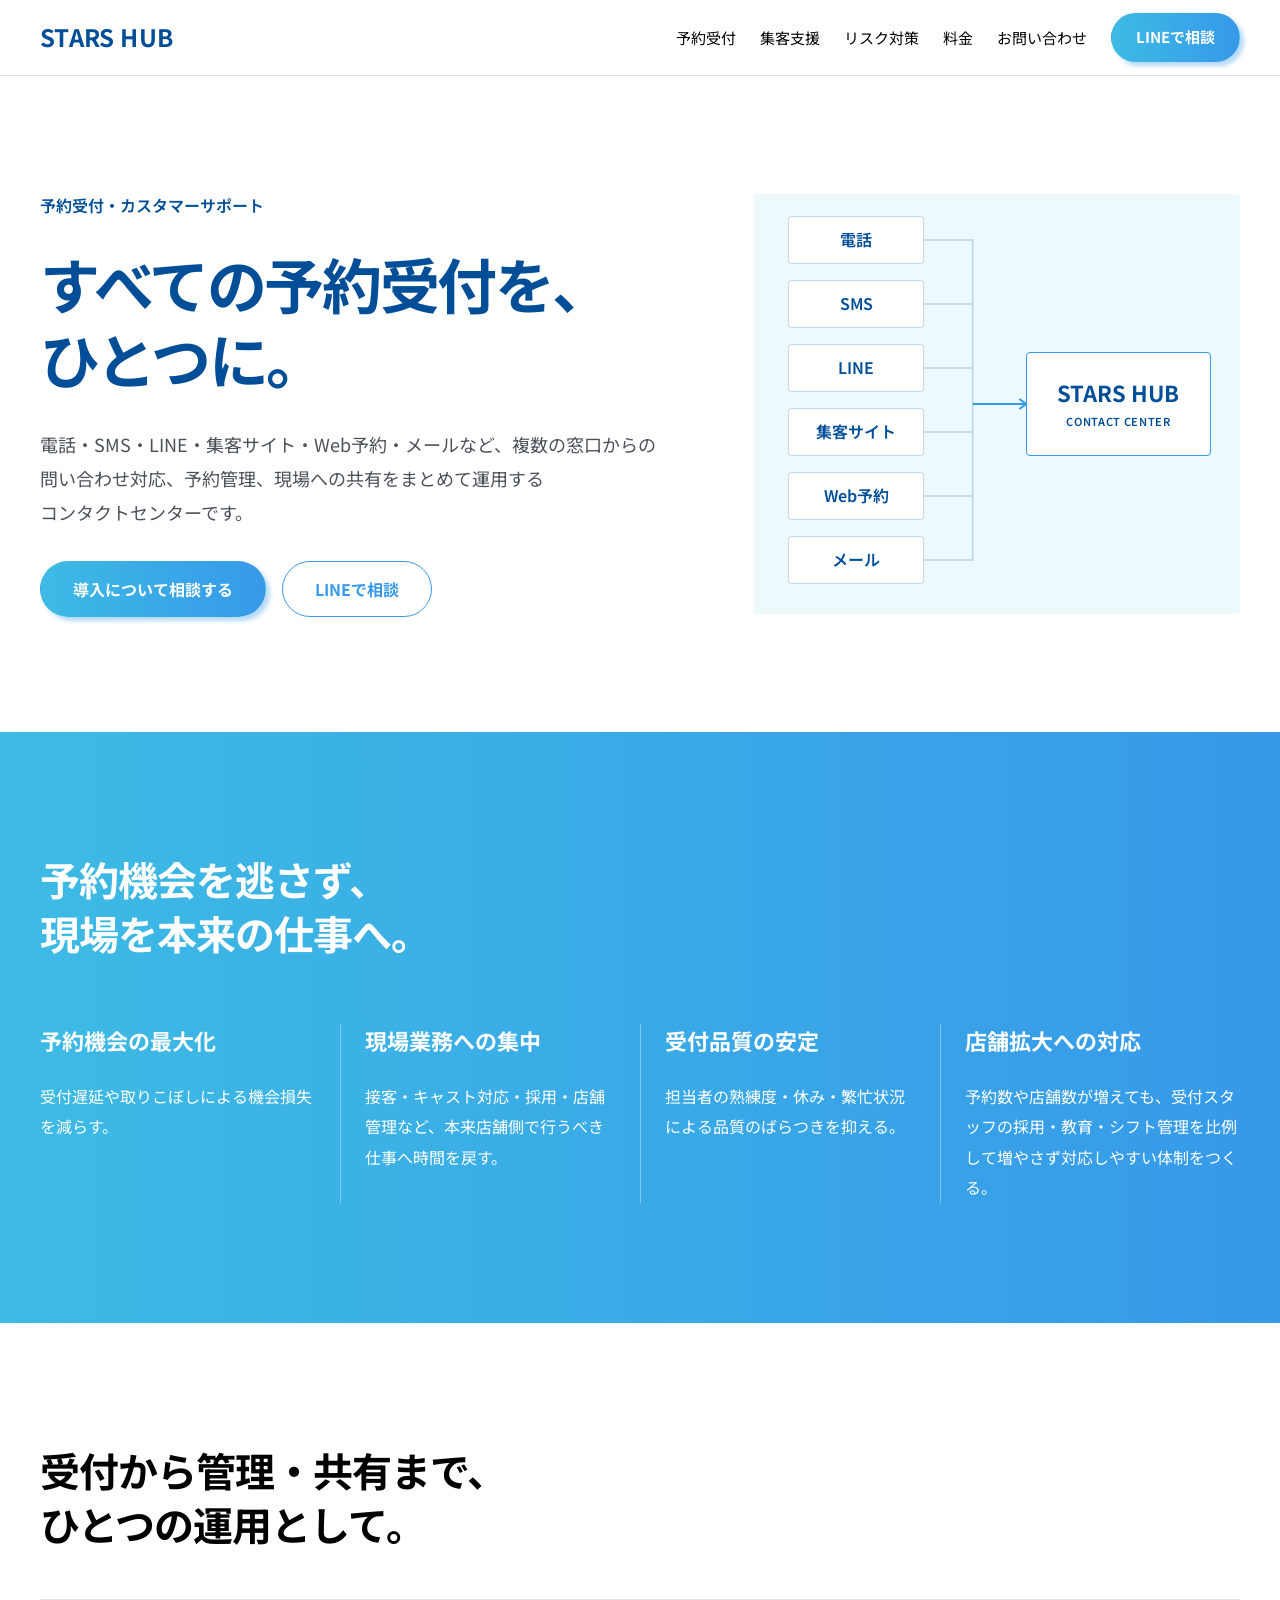
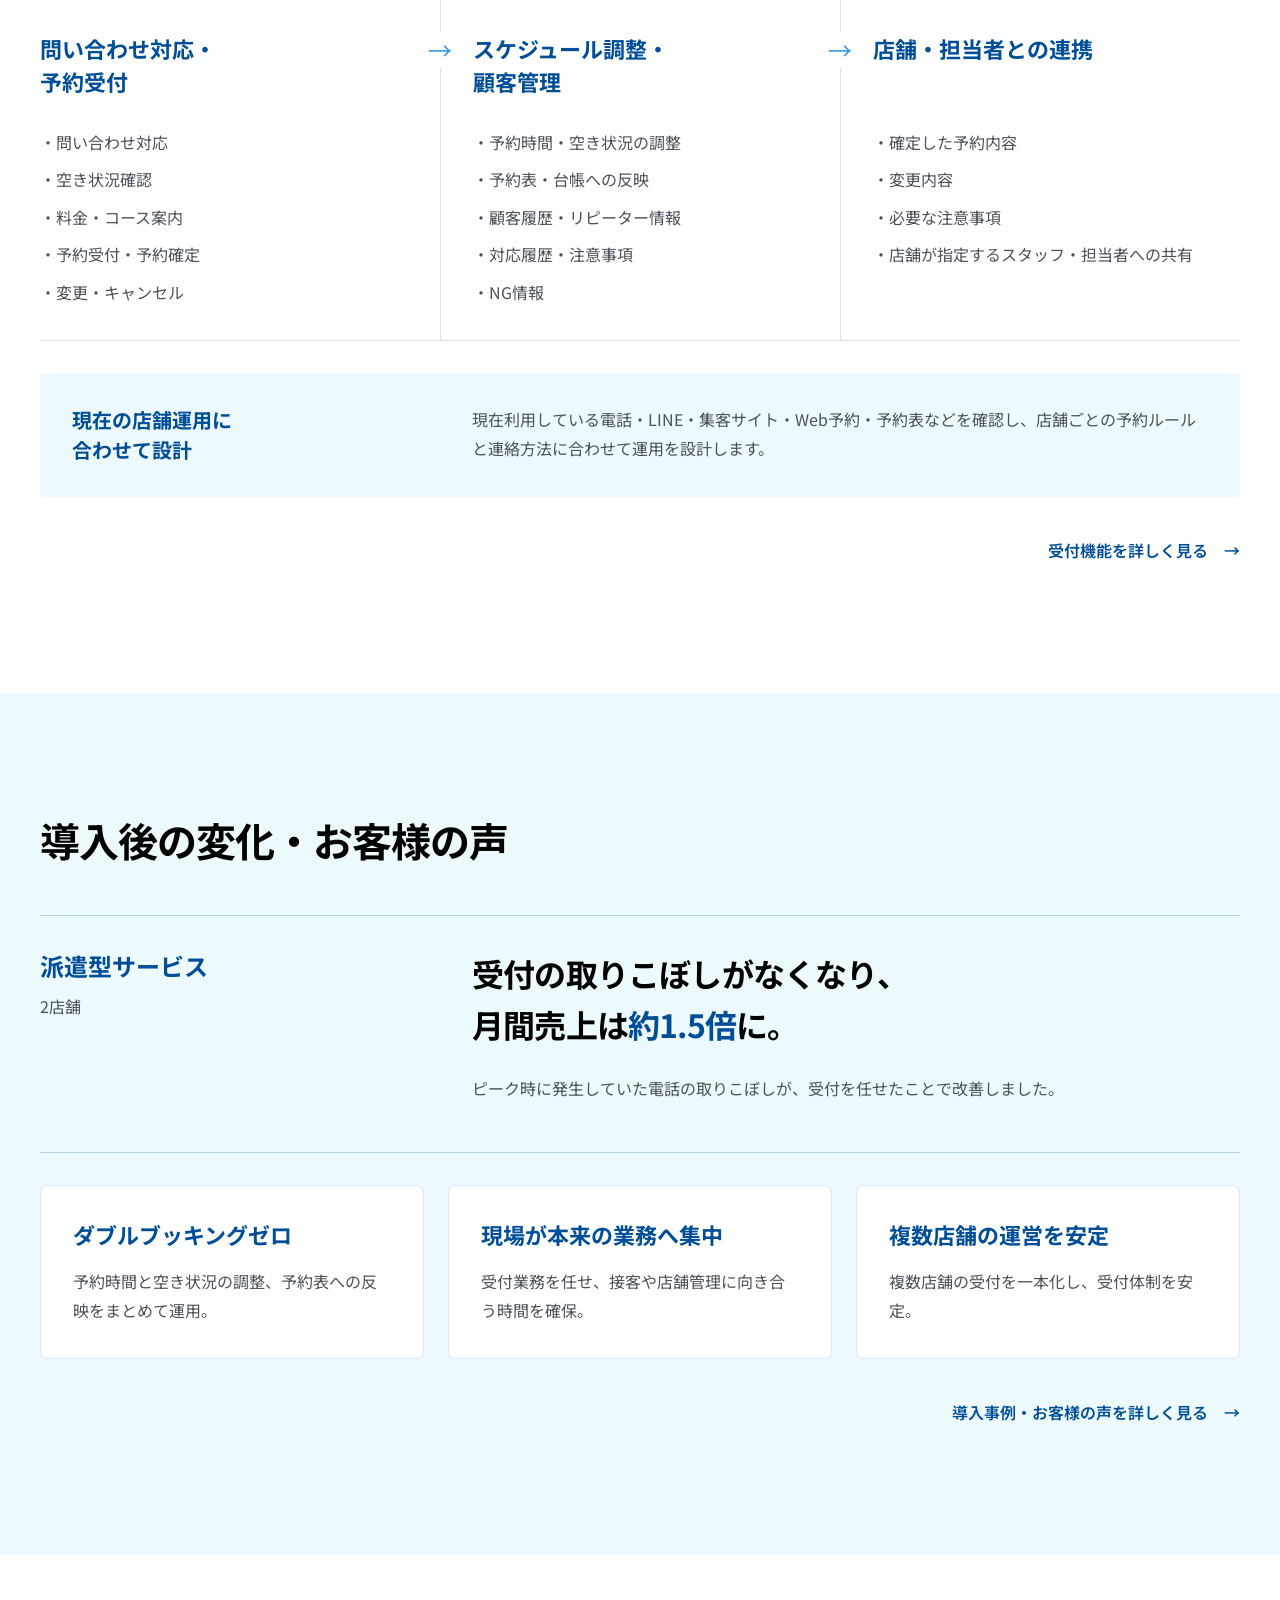
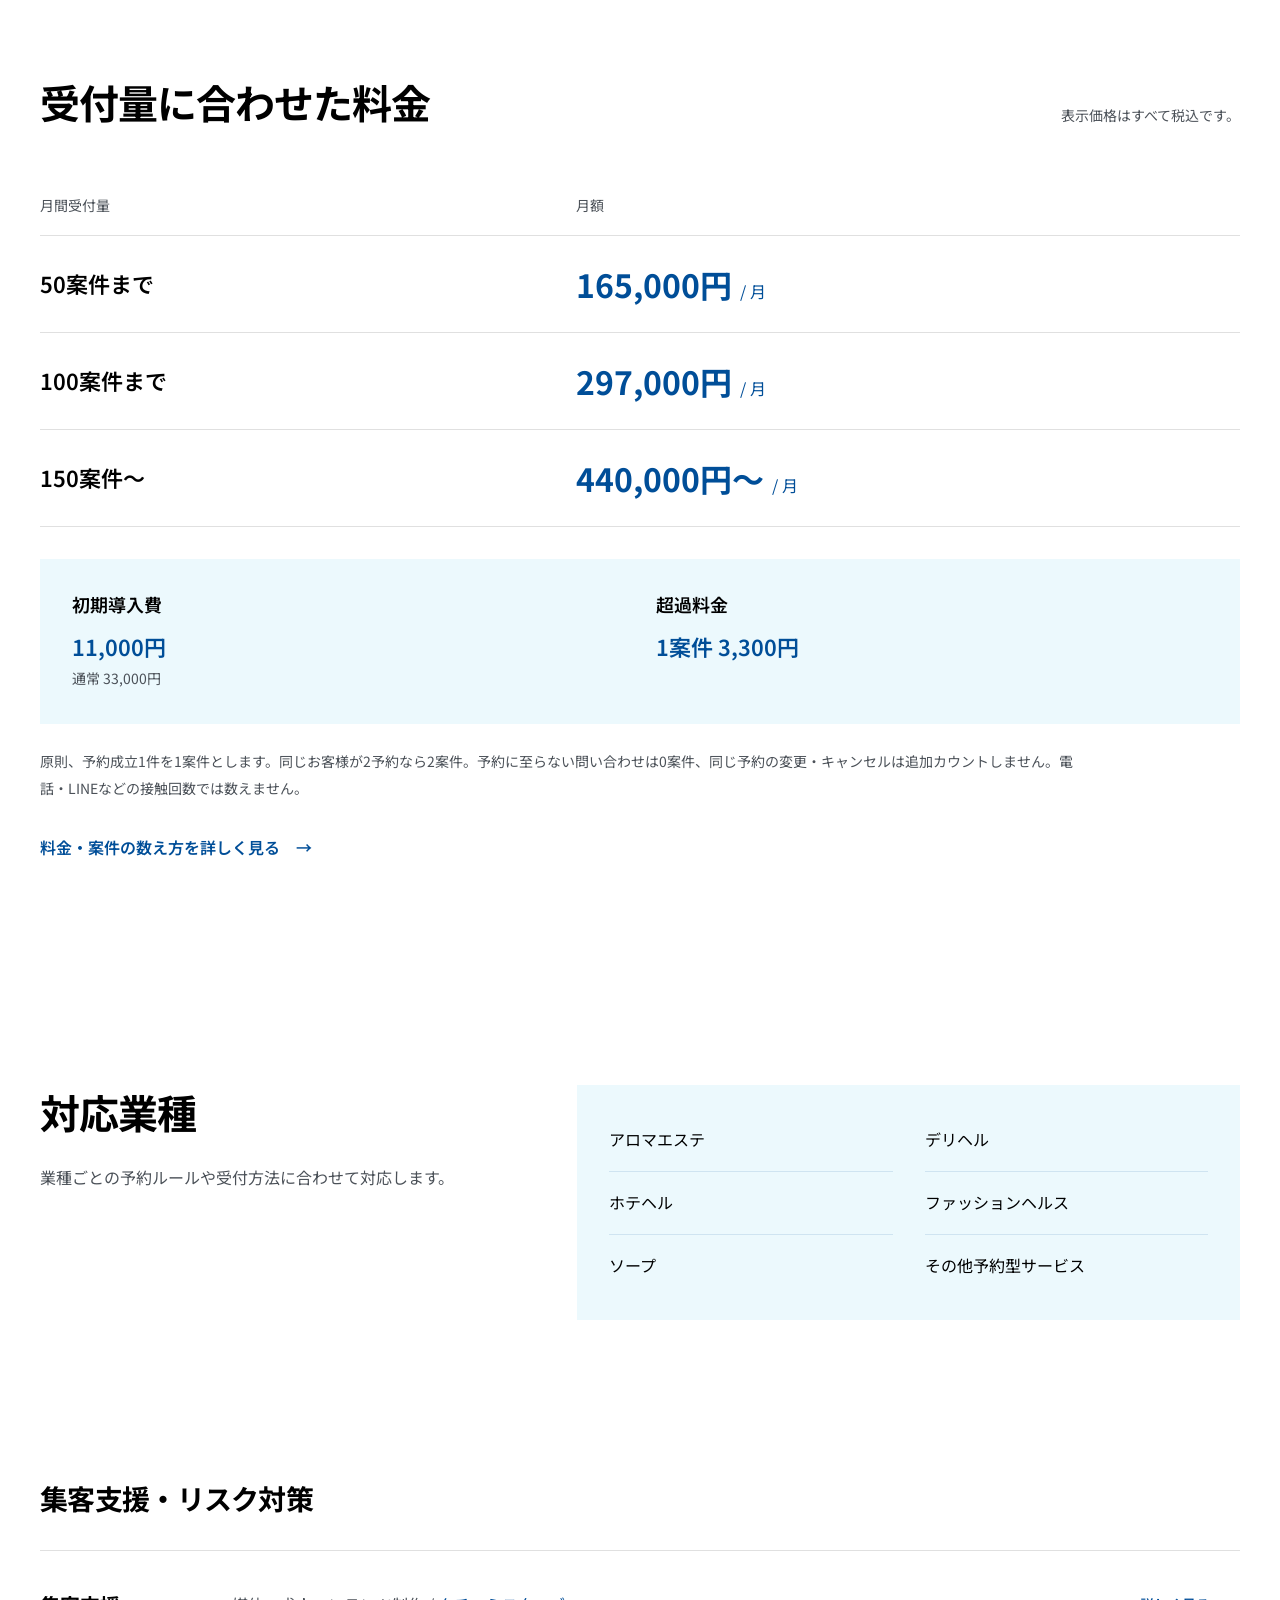
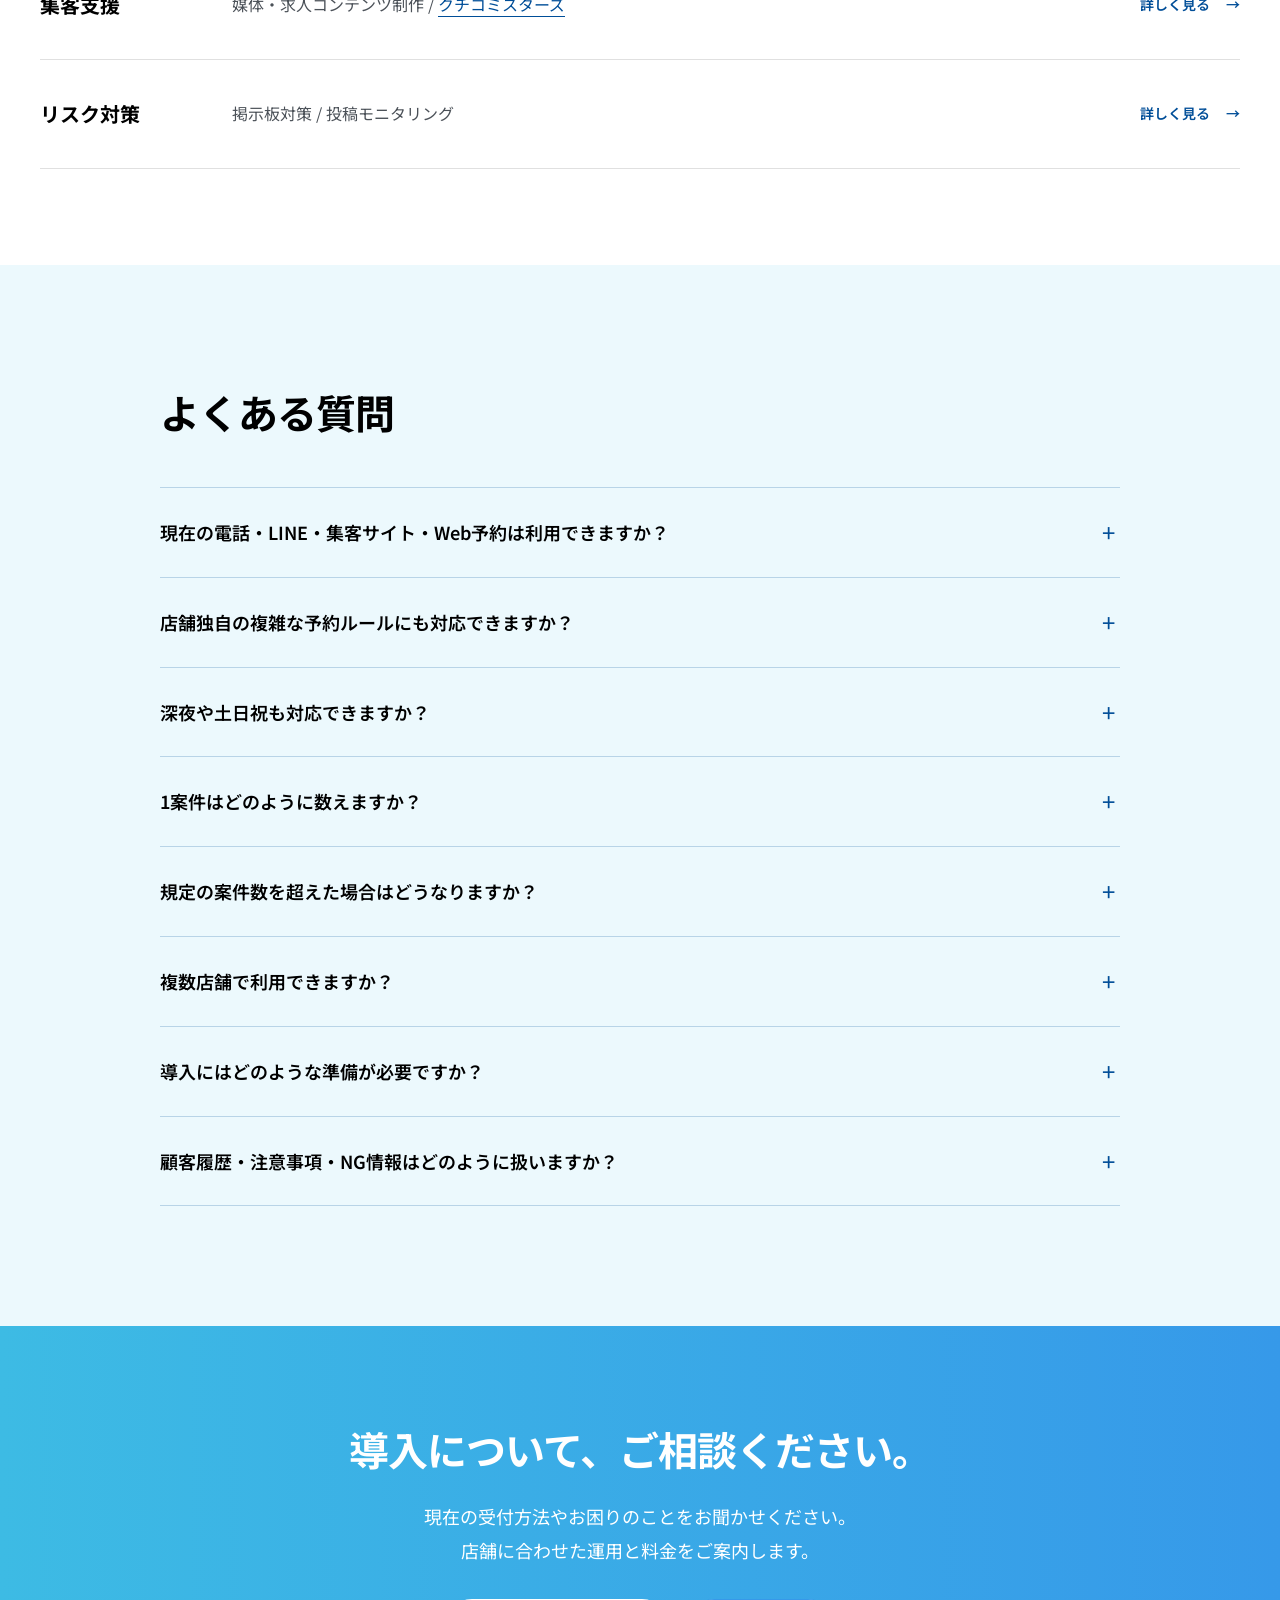
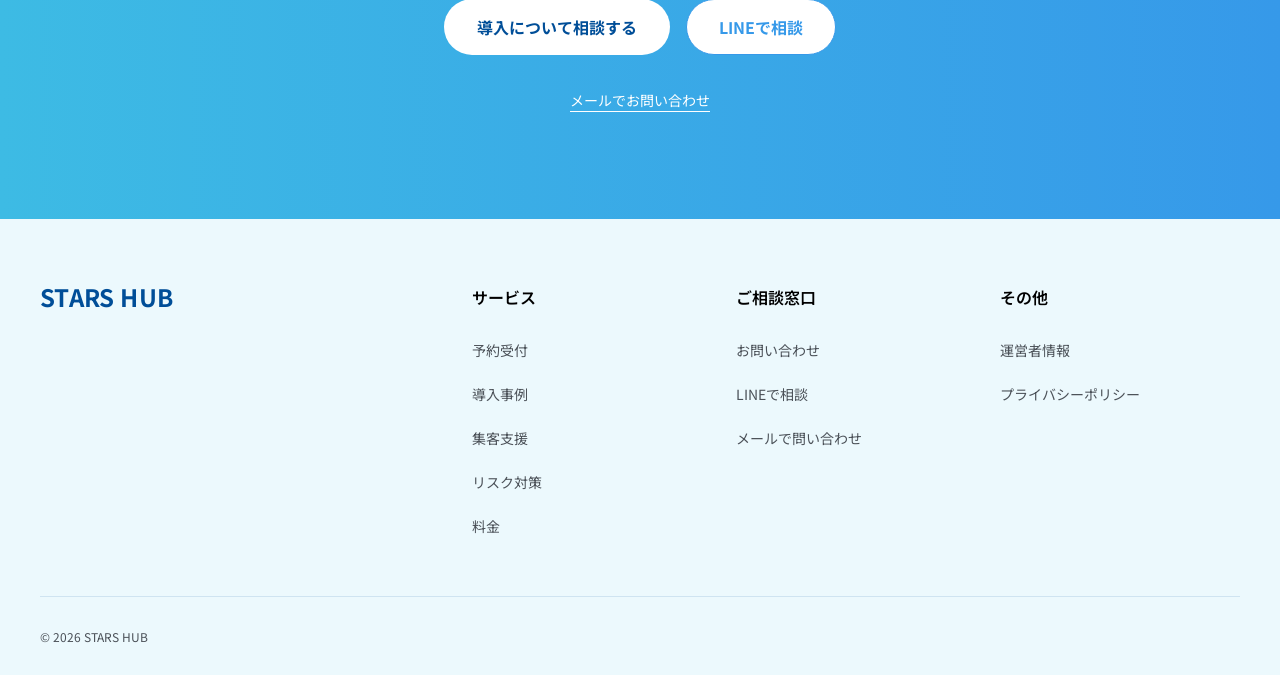
==== commit 1e664597: "Complete STARS HUB detail pages and 30 supplied cases using the approved top design" ====
--- a/index.html
+++ b/index.html
@@ -8,7 +8,7 @@
   gtag('js', new Date());
   gtag('config', 'G-8S2N18S2YX');
 </script>
-<meta charset="utf-8"><meta name="viewport" content="width=device-width, initial-scale=1"><title>予約受付・カスタマーサポートをまとめて運用 スターズハブ STARS HUB</title><meta name="description" content="電話・SMS・LINE・集客サイト・Web予約・メールの問い合わせ対応から予約調整・確定、店舗への共有まで支援するコンタクトセンター。月額165,000円（税込）から。媒体・求人コンテンツ制作などの集客支援、掲示板対策・投稿モニタリングもご相談いただけます。"><meta name="theme-color" content="#004E98"><link rel="icon" type="image/svg+xml" href="assets/favicon.svg"><link rel="stylesheet" href="assets/top.css"><script src="assets/top.js" defer></script><link rel="canonical" href="https://killerword.info/"><meta property="og:url" content="https://killerword.info/"><meta property="og:type" content="website"><meta property="og:site_name" content="スターズハブ STARS HUB"><meta property="og:title" content="すべての予約受付を、ひとつに。 スターズハブ"><meta property="og:description" content="電話・SMS・LINE・集客サイト・Web予約・メールの問い合わせ対応から予約調整・確定、店舗への共有まで支援するコンタクトセンター。月額165,000円（税込）から。媒体・求人コンテンツ制作などの集客支援、掲示板対策・投稿モニタリングもご相談いただけます。"><meta property="og:image" content="https://killerword.info/assets/ogp.png"><meta property="og:image:width" content="1200"><meta property="og:image:height" content="630"><meta property="og:image:alt" content="スターズハブ STARS HUB。すべての予約受付を、ひとつに。予約受付・カスタマーサポート、集客支援、評判・リスク対策。"><meta name="twitter:card" content="summary_large_image"><meta name="twitter:title" content="すべての予約受付を、ひとつに。 スターズハブ"><meta name="twitter:description" content="電話・SMS・LINE・集客サイト・Web予約・メールの問い合わせ対応から予約調整・確定、店舗への共有まで支援するコンタクトセンター。月額165,000円（税込）から。媒体・求人コンテンツ制作などの集客支援、掲示板対策・投稿モニタリングもご相談いただけます。"><meta name="twitter:image" content="https://killerword.info/assets/ogp.png"><link rel="preconnect" href="https://fonts.googleapis.com"><link rel="preconnect" href="https://fonts.gstatic.com" crossorigin><link href="https://fonts.googleapis.com/css2?family=Noto+Sans+JP:wght@400;600;700&amp;display=swap" rel="stylesheet"></head>
+<meta charset="utf-8"><meta name="viewport" content="width=device-width, initial-scale=1"><title>予約受付・カスタマーサポートをまとめて運用 スターズハブ STARS HUB</title><meta name="description" content="電話・SMS・LINE・集客サイト・Web予約・メールの問い合わせ対応から予約調整・確定、店舗への共有まで支援するコンタクトセンター。月額165,000円（税込）から。媒体・求人コンテンツ制作などの集客支援、掲示板対策・投稿モニタリングもご相談いただけます。"><meta name="theme-color" content="#004E98"><link rel="icon" type="image/svg+xml" href="assets/favicon.svg"><link rel="stylesheet" href="assets/top.css"><script src="assets/top.js" defer></script><link rel="canonical" href="https://killerword.info/"><meta property="og:url" content="https://killerword.info/"><meta property="og:type" content="website"><meta property="og:site_name" content="スターズハブ STARS HUB"><meta property="og:title" content="すべての予約受付を、ひとつに。 スターズハブ"><meta property="og:description" content="電話・SMS・LINE・集客サイト・Web予約・メールの問い合わせ対応から予約調整・確定、店舗への共有まで支援するコンタクトセンター。月額165,000円（税込）から。媒体・求人コンテンツ制作などの集客支援、掲示板対策・投稿モニタリングもご相談いただけます。"><meta property="og:image" content="https://killerword.info/assets/ogp.png"><meta property="og:image:width" content="1200"><meta property="og:image:height" content="630"><meta property="og:image:alt" content="スターズハブ STARS HUB。すべての予約受付を、ひとつに。予約受付・カスタマーサポート、集客支援、リスク対策。"><meta name="twitter:card" content="summary_large_image"><meta name="twitter:title" content="すべての予約受付を、ひとつに。 スターズハブ"><meta name="twitter:description" content="電話・SMS・LINE・集客サイト・Web予約・メールの問い合わせ対応から予約調整・確定、店舗への共有まで支援するコンタクトセンター。月額165,000円（税込）から。媒体・求人コンテンツ制作などの集客支援、掲示板対策・投稿モニタリングもご相談いただけます。"><meta name="twitter:image" content="https://killerword.info/assets/ogp.png"><link rel="preconnect" href="https://fonts.googleapis.com"><link rel="preconnect" href="https://fonts.gstatic.com" crossorigin><link href="https://fonts.googleapis.com/css2?family=Noto+Sans+JP:wght@400;600;700&amp;display=swap" rel="stylesheet"></head>
 <body>
   <a class="skip-link" href="#main">本文へ移動</a>
   <header class="site-header">
@@ -90,7 +90,7 @@
       <div class="container">
         <div class="section-heading"><h2 id="stories-title">導入後の変化・お客様の声</h2></div>
         <article class="lead-story">
-          <div class="story-context"><h3>デリヘル</h3><p>2店舗</p></div>
+          <div class="story-context"><h3>派遣型サービス</h3><p>2店舗</p></div>
           <div class="story-body"><h3 class="story-result">受付の取りこぼしがなくなり、<br>月間売上は<strong>約1.5倍</strong>に。</h3><p>ピーク時に発生していた電話の取りこぼしが、受付を任せたことで改善しました。</p></div>
         </article>
         <div class="supporting-stories">
@@ -98,6 +98,7 @@
           <article><h3>現場が本来の業務へ<span class="nowrap">集中</span></h3><p>受付業務を任せ、接客や店舗管理に向き合う時間を確保。</p></article>
           <article><h3>複数店舗の運営を安定</h3><p>複数店舗の受付を一本化し、受付体制を安定。</p></article>
         </div>
+        <div class="section-end-link"><a class="text-link" href="cases/">導入事例・お客様の声を詳しく見る<span aria-hidden="true">→</span></a></div>
       </div>
     </section>
 
@@ -131,8 +132,8 @@
     <section class="support-section" id="support" aria-labelledby="support-title">
       <div class="container">
         <h2 id="support-title">集客支援・リスク対策</h2>
-        <div class="support-row"><h3>集客支援</h3><p>媒体・求人コンテンツ制作 / プロフィール文章制作</p><a class="text-link" href="reputation/#growth" aria-label="集客支援を詳しく見る">詳しく見る<span aria-hidden="true">→</span></a></div>
-        <div class="support-row"><h3>リスク対策</h3><p>掲示板対策 / 投稿モニタリング<span class="related-service">関連サービス：<a href="https://kuchikomi-stars.com/" target="_blank" rel="noopener noreferrer">クチコミスターズ</a></span></p><a class="text-link" href="reputation/#risk" aria-label="リスク対策を詳しく見る">詳しく見る<span aria-hidden="true">→</span></a></div>
+        <div class="support-row"><h3>集客支援</h3><p>媒体・求人コンテンツ制作 / <a href="reputation/#growth">クチコミスターズ</a></p><a class="text-link" href="reputation/#growth" aria-label="集客支援を詳しく見る">詳しく見る<span aria-hidden="true">→</span></a></div>
+        <div class="support-row"><h3>リスク対策</h3><p>掲示板対策 / 投稿モニタリング</p><a class="text-link" href="reputation/#risk" aria-label="リスク対策を詳しく見る">詳しく見る<span aria-hidden="true">→</span></a></div>
       </div>
     </section>
 
@@ -163,11 +164,11 @@
   </main>
   <footer class="site-footer">
     <div class="container footer-main">
-      <a class="brand" href="./" aria-label="STARS HUB トップ">STARS HUB</a>
+      <a class="brand" href="/" aria-label="STARS HUB トップ">STARS HUB</a>
       <nav class="footer-nav" aria-label="フッターメニュー">
-        <div><strong>サービス</strong><a href="contact-center/">予約受付</a><a href="reputation/#growth">集客支援</a><a href="reputation/#risk">リスク対策</a><a href="pricing/">料金</a></div>
-        <div><strong>お問い合わせ</strong><a href="contact/">お問い合わせ</a><a href="https://lin.ee/X0mxy9O" target="_blank" rel="noopener noreferrer">LINEで相談</a></div>
-        <div><strong>その他</strong><a href="legal/">運営者情報</a><a href="privacy/">プライバシーポリシー</a><a href="https://kuchikomi-stars.com/" target="_blank" rel="noopener noreferrer">クチコミスターズ</a></div>
+        <div><strong>サービス</strong><a href="/contact-center/">予約受付</a><a href="/cases/">導入事例</a><a href="/reputation/#growth">集客支援</a><a href="/reputation/#risk">リスク対策</a><a href="/pricing/">料金</a></div>
+        <div><strong>ご相談窓口</strong><a href="/contact/">お問い合わせ</a><a href="https://lin.ee/X0mxy9O" target="_blank" rel="noopener noreferrer">LINEで相談</a><a href="mailto:m-asakura@killerword.info">メールで問い合わせ</a></div>
+        <div><strong>その他</strong><a href="/legal/">運営者情報</a><a href="/privacy/">プライバシーポリシー</a></div>
       </nav>
     </div>
     <div class="container footer-bottom"><small>© 2026 STARS HUB</small></div>
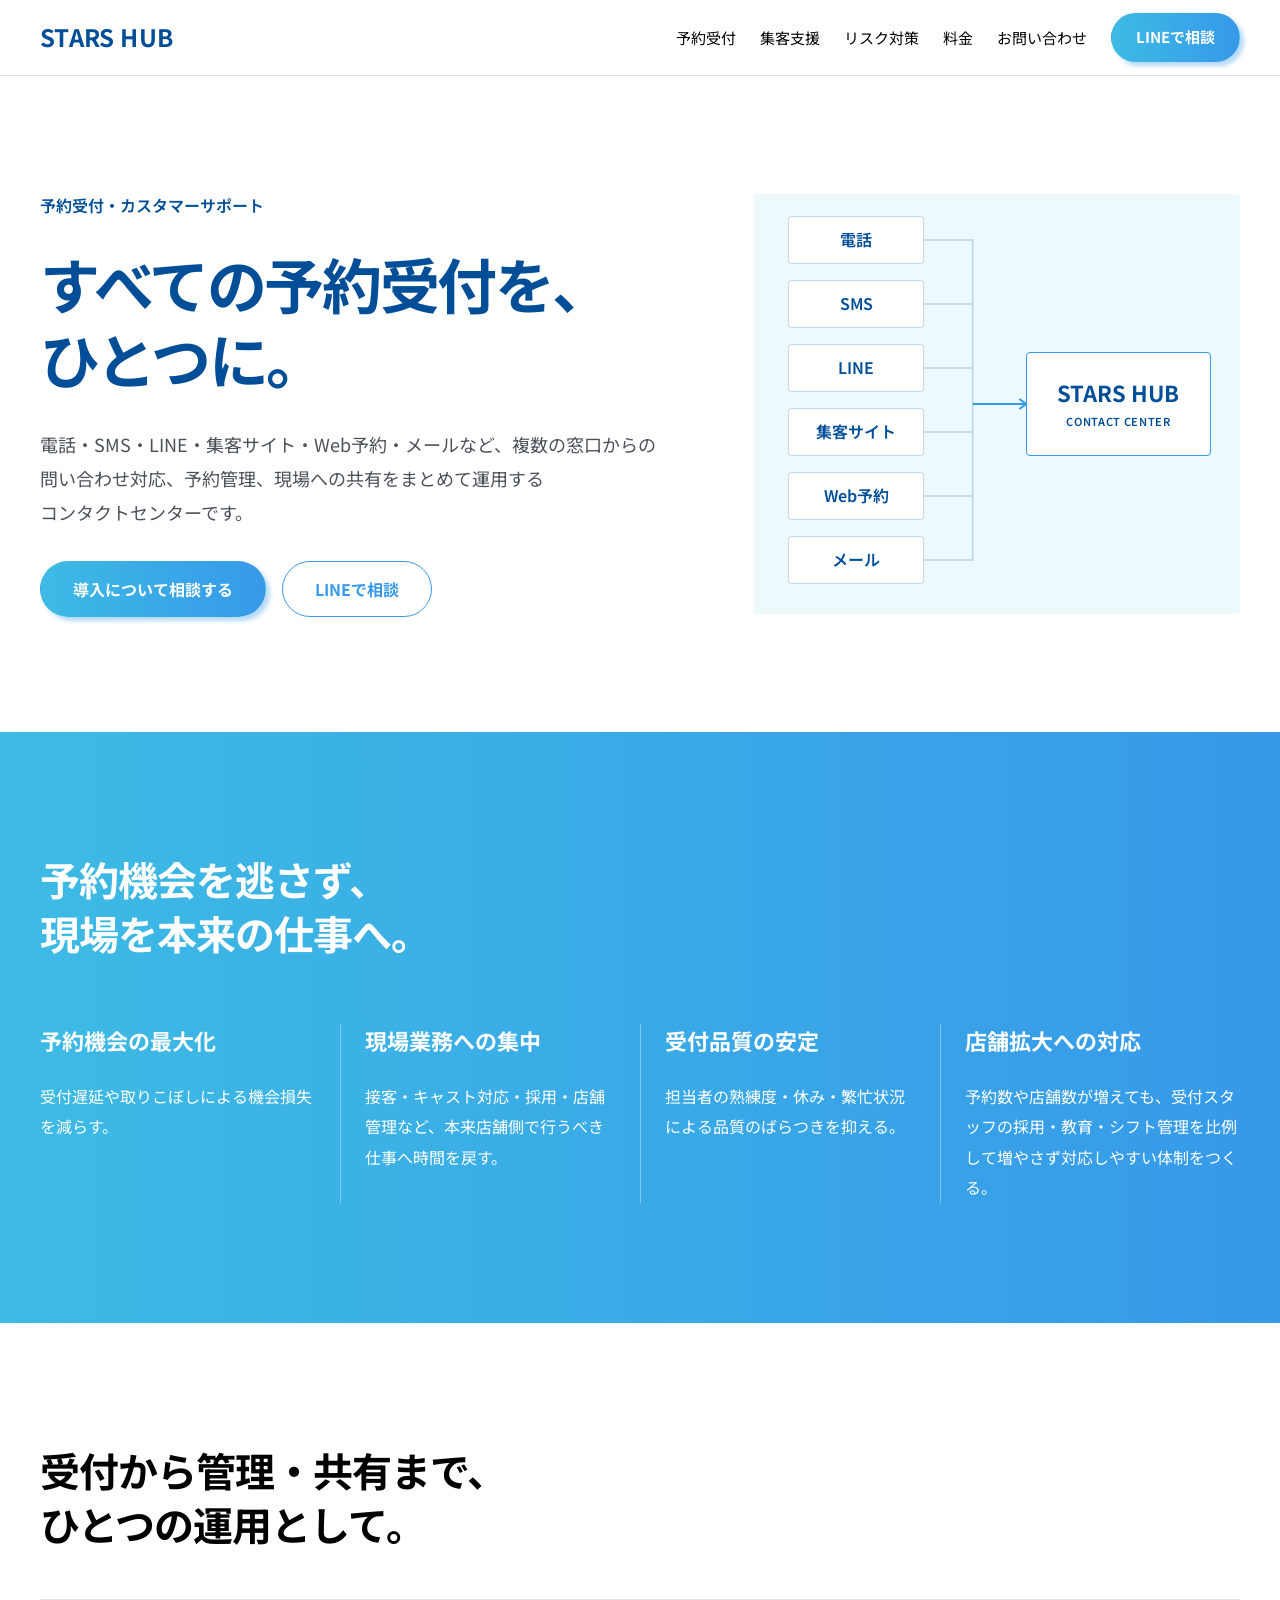
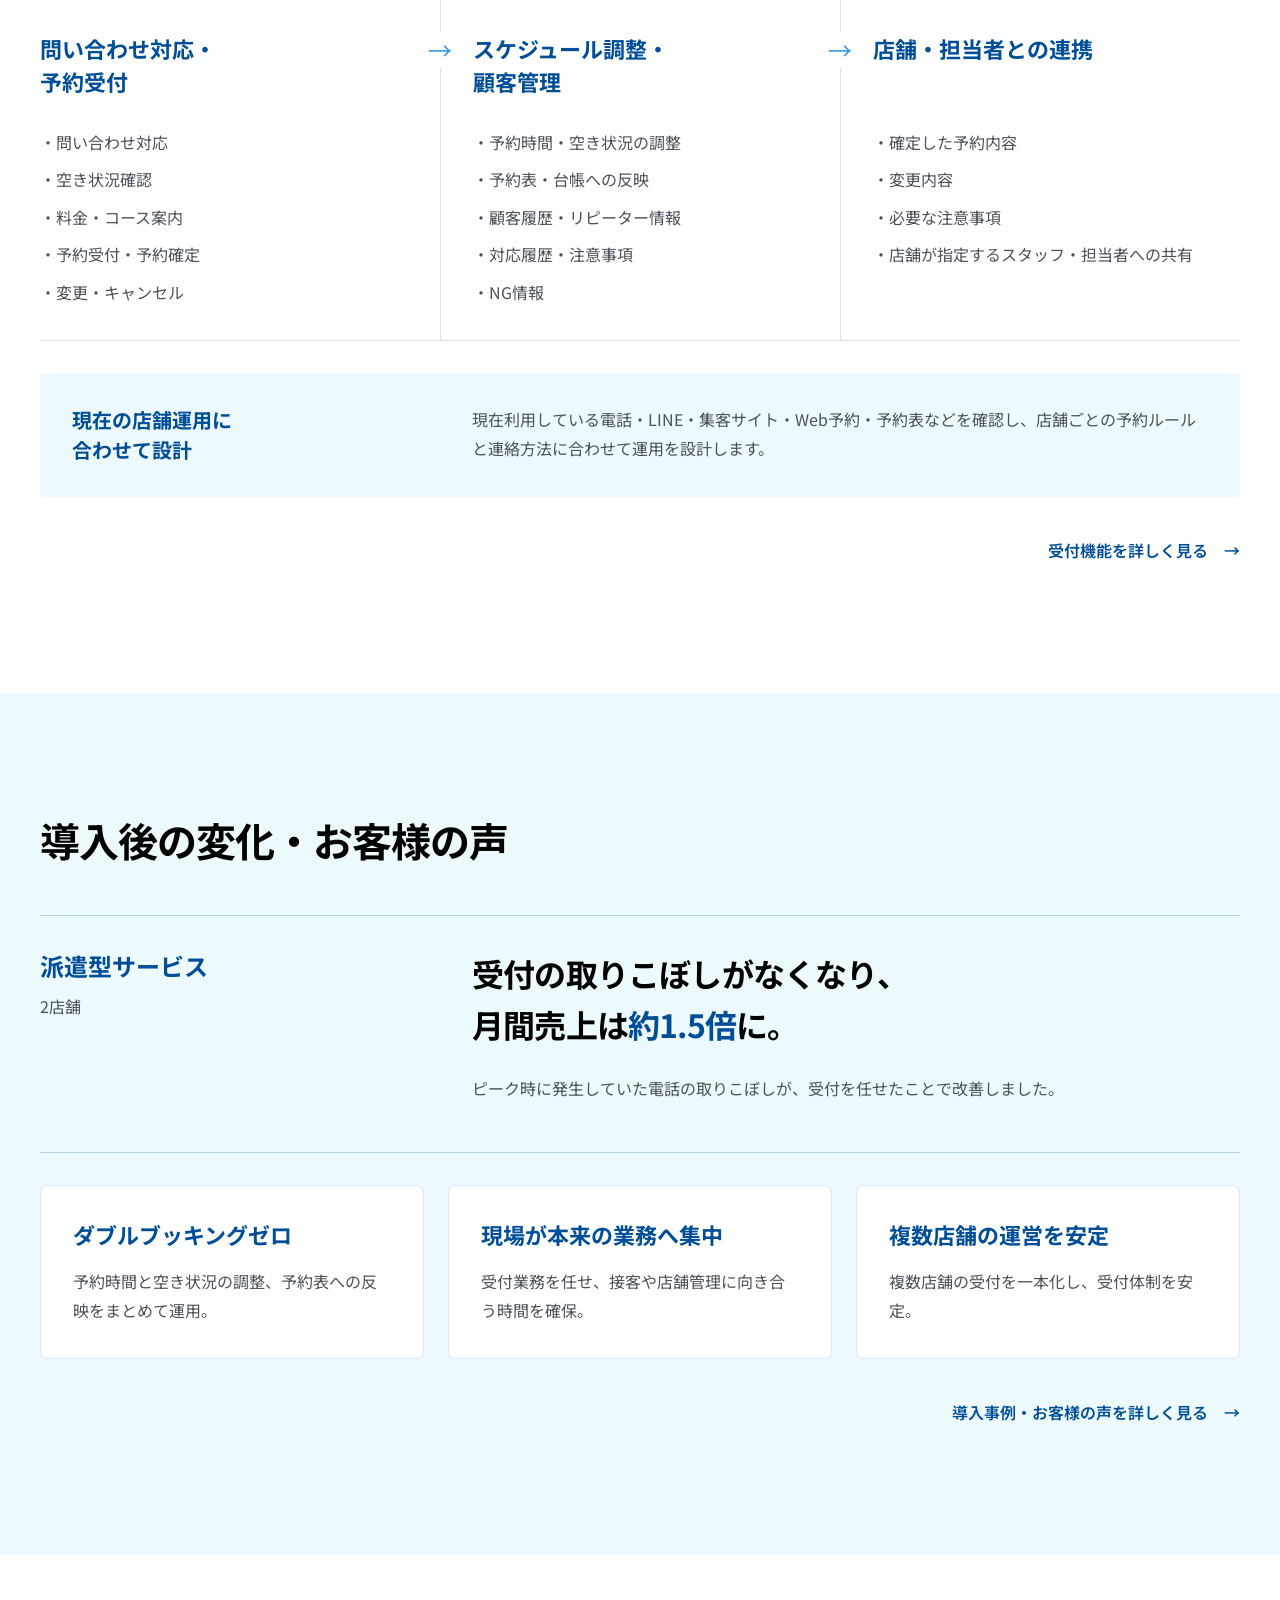
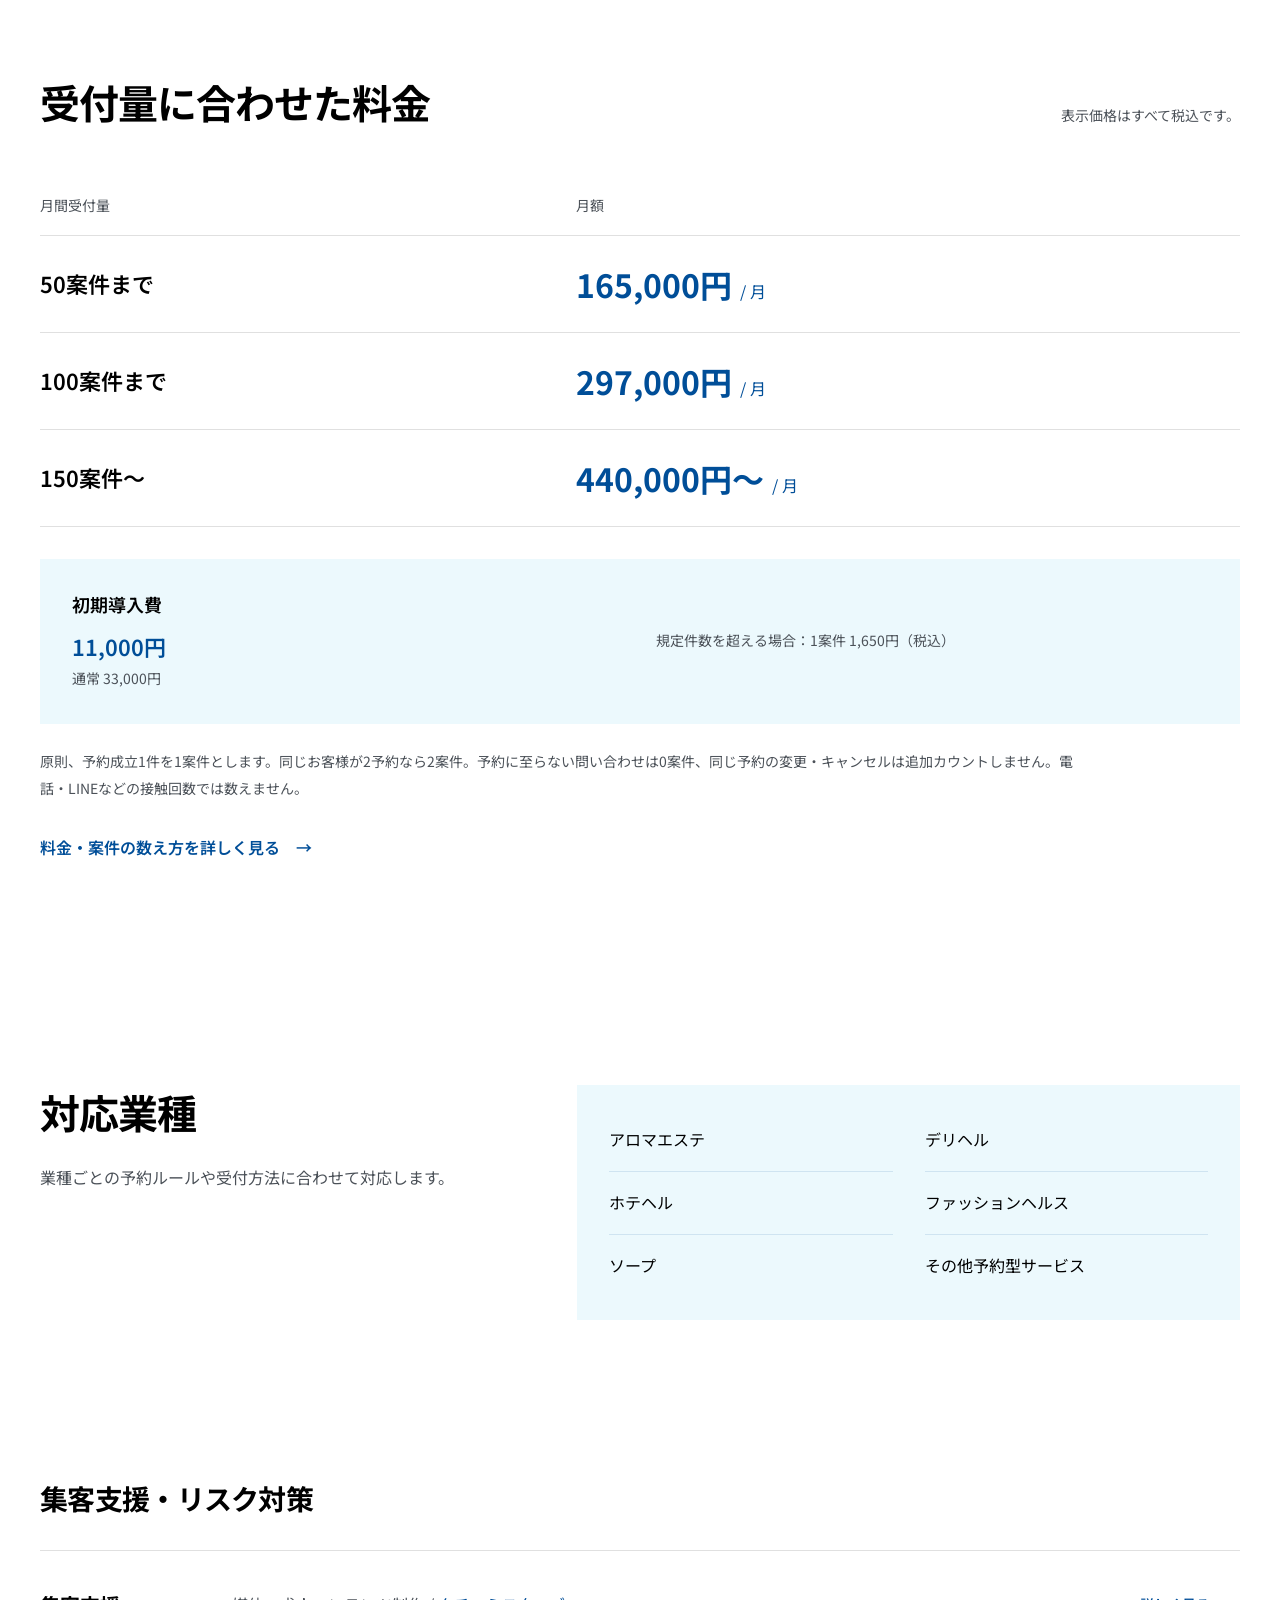
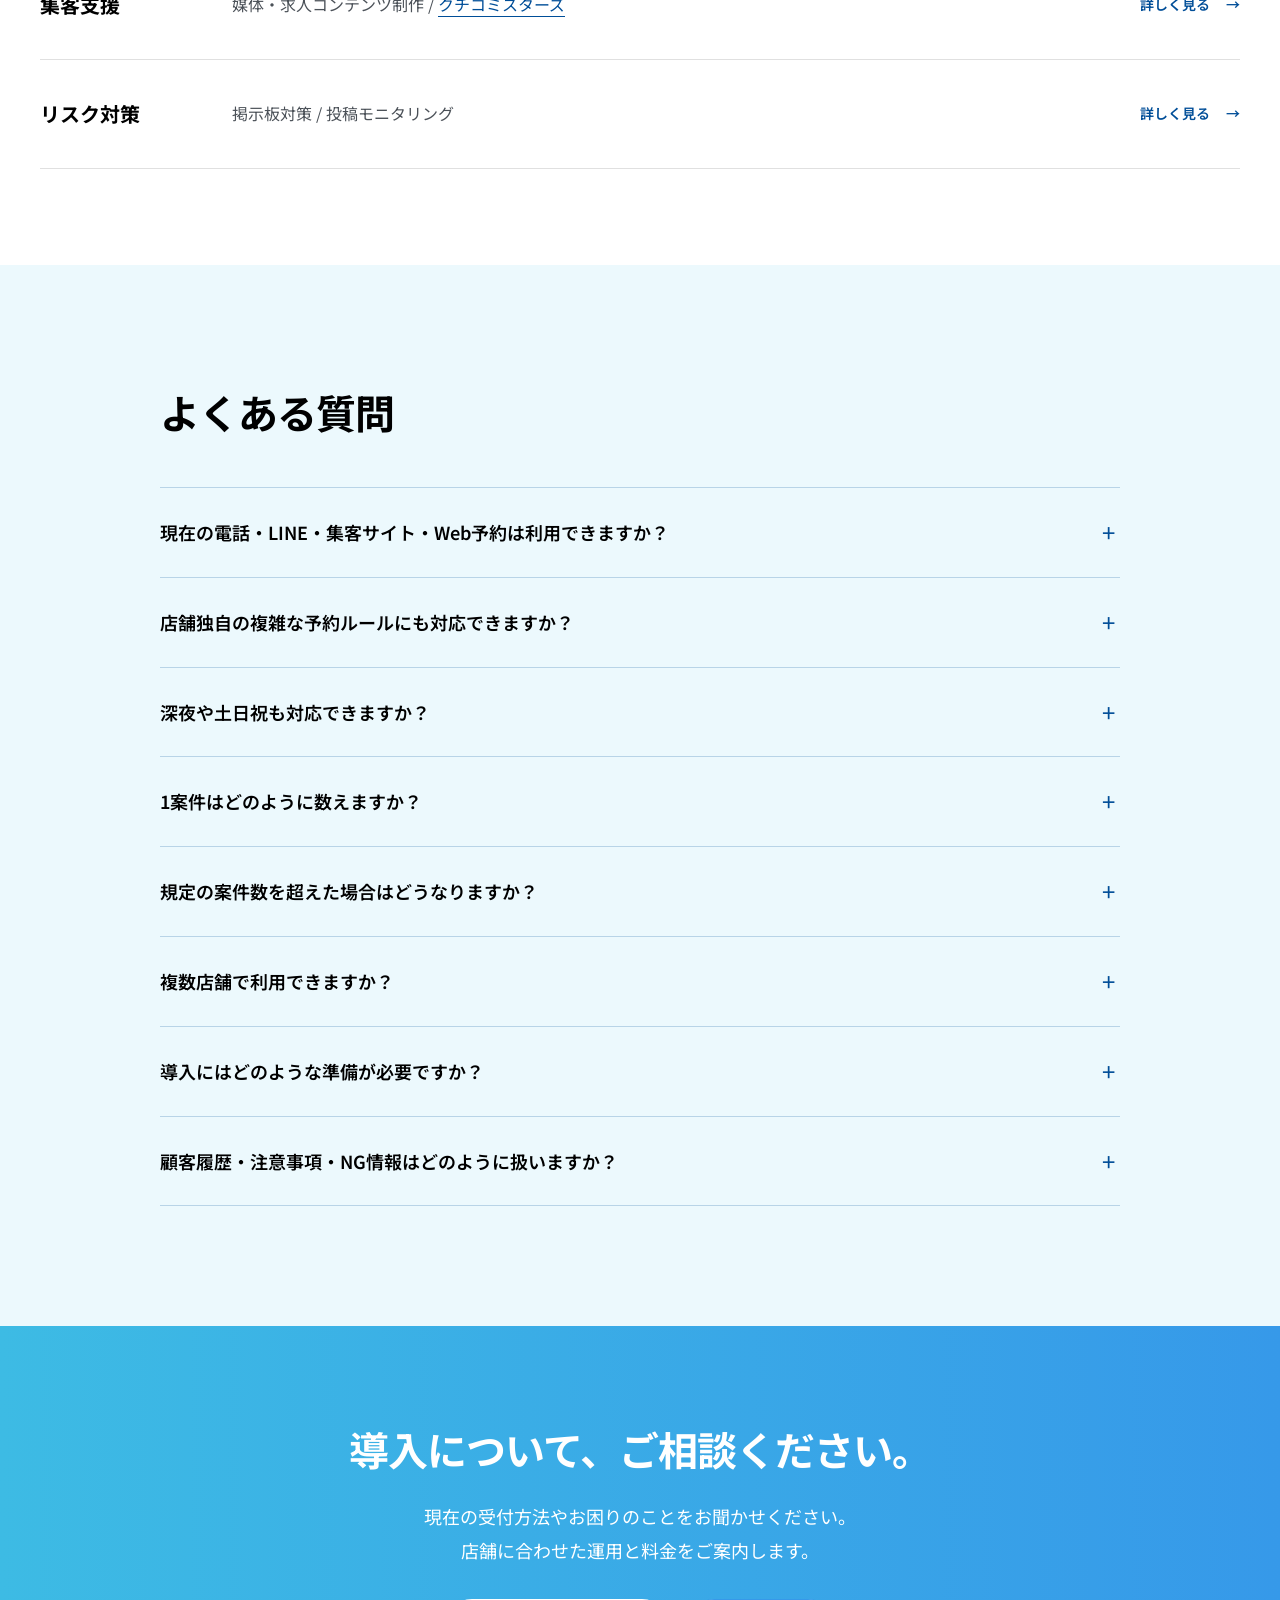
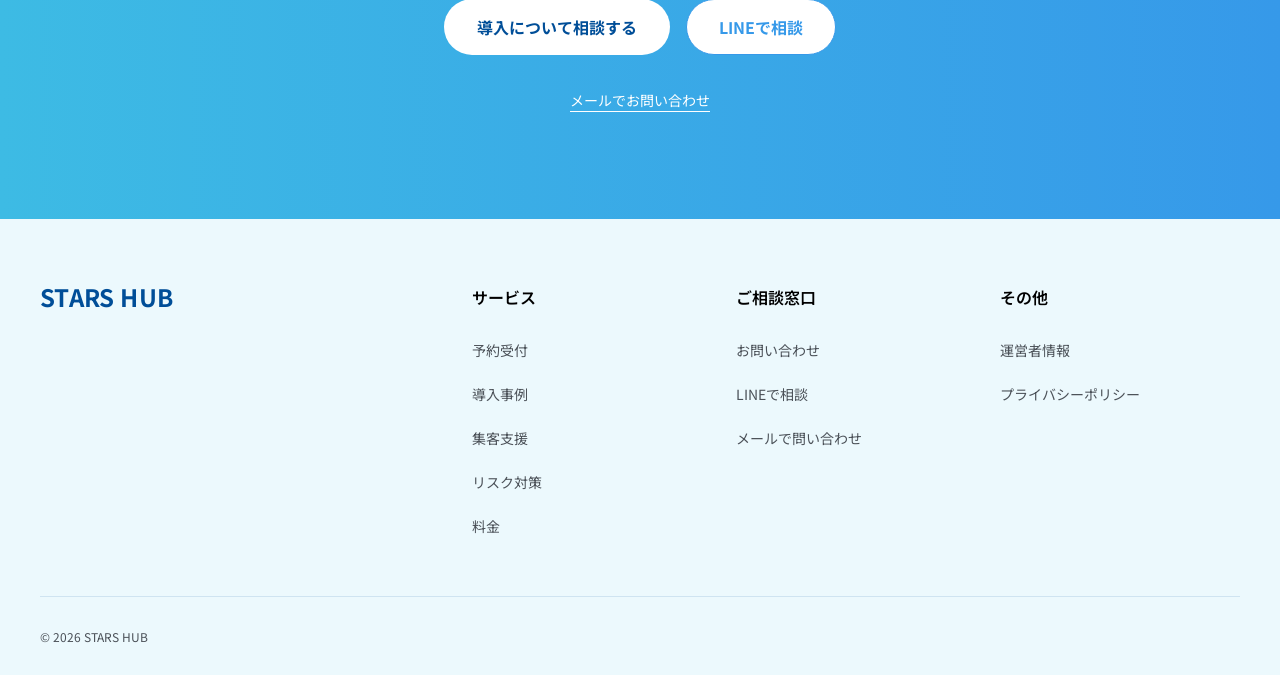
==== commit d38437aa: "Refine additional booking price and add supporting-service fee summaries and menus" ====
--- a/index.html
+++ b/index.html
@@ -115,7 +115,7 @@
         </table>
         <div class="price-notes">
           <div><h3>初期導入費</h3><p>11,000円<small>通常 33,000円</small></p></div>
-          <div><h3>超過料金</h3><p>1案件 3,300円</p></div>
+          <div class="price-additional"><p>規定件数を超える場合：1案件 1,650円（税込）</p></div>
         </div>
         <p class="case-definition">原則、予約成立1件を1案件とします。同じお客様が2予約なら2案件。予約に至らない問い合わせは0案件、同じ予約の変更・キャンセルは追加カウントしません。電話・LINEなどの接触回数では数えません。</p>
         <a class="text-link pricing-link" href="pricing/">料金・案件の数え方を詳しく見る<span aria-hidden="true">→</span></a>
@@ -145,7 +145,7 @@
           <div class="faq-item"><h3><button class="faq-question" type="button" id="faq-question-2" aria-expanded="true" aria-controls="faq-answer-2"><span>店舗独自の複雑な予約ルールにも対応できますか？</span><span class="faq-symbol" aria-hidden="true">−</span></button></h3><div class="faq-answer" id="faq-answer-2" role="region" aria-labelledby="faq-question-2"><p>料金・コース、予約条件、担当者ごとの対応、変更・キャンセルなどのルールを確認し、店舗に合わせて受付方法を設計します。店舗側の判断が必要な場合の連絡方法も、導入時に決めます。</p></div></div>
           <div class="faq-item"><h3><button class="faq-question" type="button" id="faq-question-3" aria-expanded="true" aria-controls="faq-answer-3"><span>深夜や土日祝も対応できますか？</span><span class="faq-symbol" aria-hidden="true">−</span></button></h3><div class="faq-answer" id="faq-answer-3" role="region" aria-labelledby="faq-question-3"><p>対応時間は店舗の営業時間やご希望に合わせて個別に設定します。深夜・土日祝の運用も、ご相談時に希望の時間帯をお知らせください。</p></div></div>
           <div class="faq-item"><h3><button class="faq-question" type="button" id="faq-question-4" aria-expanded="true" aria-controls="faq-answer-4"><span>1案件はどのように数えますか？</span><span class="faq-symbol" aria-hidden="true">−</span></button></h3><div class="faq-answer" id="faq-answer-4" role="region" aria-labelledby="faq-question-4"><p>原則、予約成立1件を1案件とします。同じお客様が2予約なら2案件です。予約に至らない問い合わせは0案件、同じ予約の変更・キャンセルは追加カウントなし。電話・LINE等の接触回数では数えません。詳細は<a href="pricing/#case">料金ページ</a>をご確認ください。</p></div></div>
-          <div class="faq-item"><h3><button class="faq-question" type="button" id="faq-question-5" aria-expanded="true" aria-controls="faq-answer-5"><span>規定の案件数を超えた場合はどうなりますか？</span><span class="faq-symbol" aria-hidden="true">−</span></button></h3><div class="faq-answer" id="faq-answer-5" role="region" aria-labelledby="faq-question-5"><p>規定案件数を超えた分は、1案件につき3,300円（税込）です。受付量に応じた料金については、<a href="pricing/">料金ページ</a>をご確認ください。</p></div></div>
+          <div class="faq-item"><h3><button class="faq-question" type="button" id="faq-question-5" aria-expanded="true" aria-controls="faq-answer-5"><span>規定の案件数を超えた場合はどうなりますか？</span><span class="faq-symbol" aria-hidden="true">−</span></button></h3><div class="faq-answer" id="faq-answer-5" role="region" aria-labelledby="faq-question-5"><p>規定件数を超える場合：1案件 1,650円（税込）。受付量に応じた料金については、<a href="pricing/">料金ページ</a>をご確認ください。</p></div></div>
           <div class="faq-item"><h3><button class="faq-question" type="button" id="faq-question-6" aria-expanded="true" aria-controls="faq-answer-6"><span>複数店舗で利用できますか？</span><span class="faq-symbol" aria-hidden="true">−</span></button></h3><div class="faq-answer" id="faq-answer-6" role="region" aria-labelledby="faq-question-6"><p>複数店舗の受付もご相談いただけます。店舗ごとの予約ルール・受付量・情報の共有先を確認し、運用方法と料金を個別にご案内します。</p></div></div>
           <div class="faq-item"><h3><button class="faq-question" type="button" id="faq-question-7" aria-expanded="true" aria-controls="faq-answer-7"><span>導入にはどのような準備が必要ですか？</span><span class="faq-symbol" aria-hidden="true">−</span></button></h3><div class="faq-answer" id="faq-answer-7" role="region" aria-labelledby="faq-question-7"><p>現在の受付方法、料金・コース、予約ルール、予約表、担当者への連絡方法を確認します。必要な権限・設定を整理し、受付・管理・共有の方法を確認してから運用を開始します。開始日は利用環境に応じて個別にご案内します。</p></div></div>
           <div class="faq-item"><h3><button class="faq-question" type="button" id="faq-question-8" aria-expanded="true" aria-controls="faq-answer-8"><span>顧客履歴・注意事項・NG情報はどのように扱いますか？</span><span class="faq-symbol" aria-hidden="true">−</span></button></h3><div class="faq-answer" id="faq-answer-8" role="region" aria-labelledby="faq-question-8"><p>顧客履歴、リピーター情報、対応履歴、注意事項、NG情報は原則として店舗単位で扱います。必要な情報を各対応で確認・更新し、合意した共有先へ伝えます。保存期間・閲覧権限は、契約と初期導入時の運用設計で決めます。詳しくは<a href="privacy/">プライバシーポリシー</a>をご確認ください。</p></div></div>
--- a/assets/top.css
+++ b/assets/top.css
@@ -1,4 +1,4 @@
-/* Top-page design tokens. Detail pages continue to use site.css. */
+/* Shared design system, preserving the approved top-page styles. */
 :root {
   --blue-dark: #004E98;
   --blue-main: #0E84E5;
@@ -143,6 +143,8 @@
 .price-notes h3 { font-size: 18px; font-weight: 600; }
 .price-notes p { margin-top: 8px; color: var(--blue-dark); font-size: 22px; font-weight: 600; }
 .price-notes small { display: block; color: var(--text-sub); font-size: 14px; font-weight: 400; }
+.price-notes .price-additional { align-self: center; }
+.price-notes .price-additional p { margin-top: 0; color: var(--text-sub); font-size: 14px; font-weight: 400; }
 .case-definition { max-width: 1040px; margin-top: 24px; color: var(--text-sub); font-size: 14px; line-height: 1.9; }
 .pricing-link { margin-top: 24px; }
 
